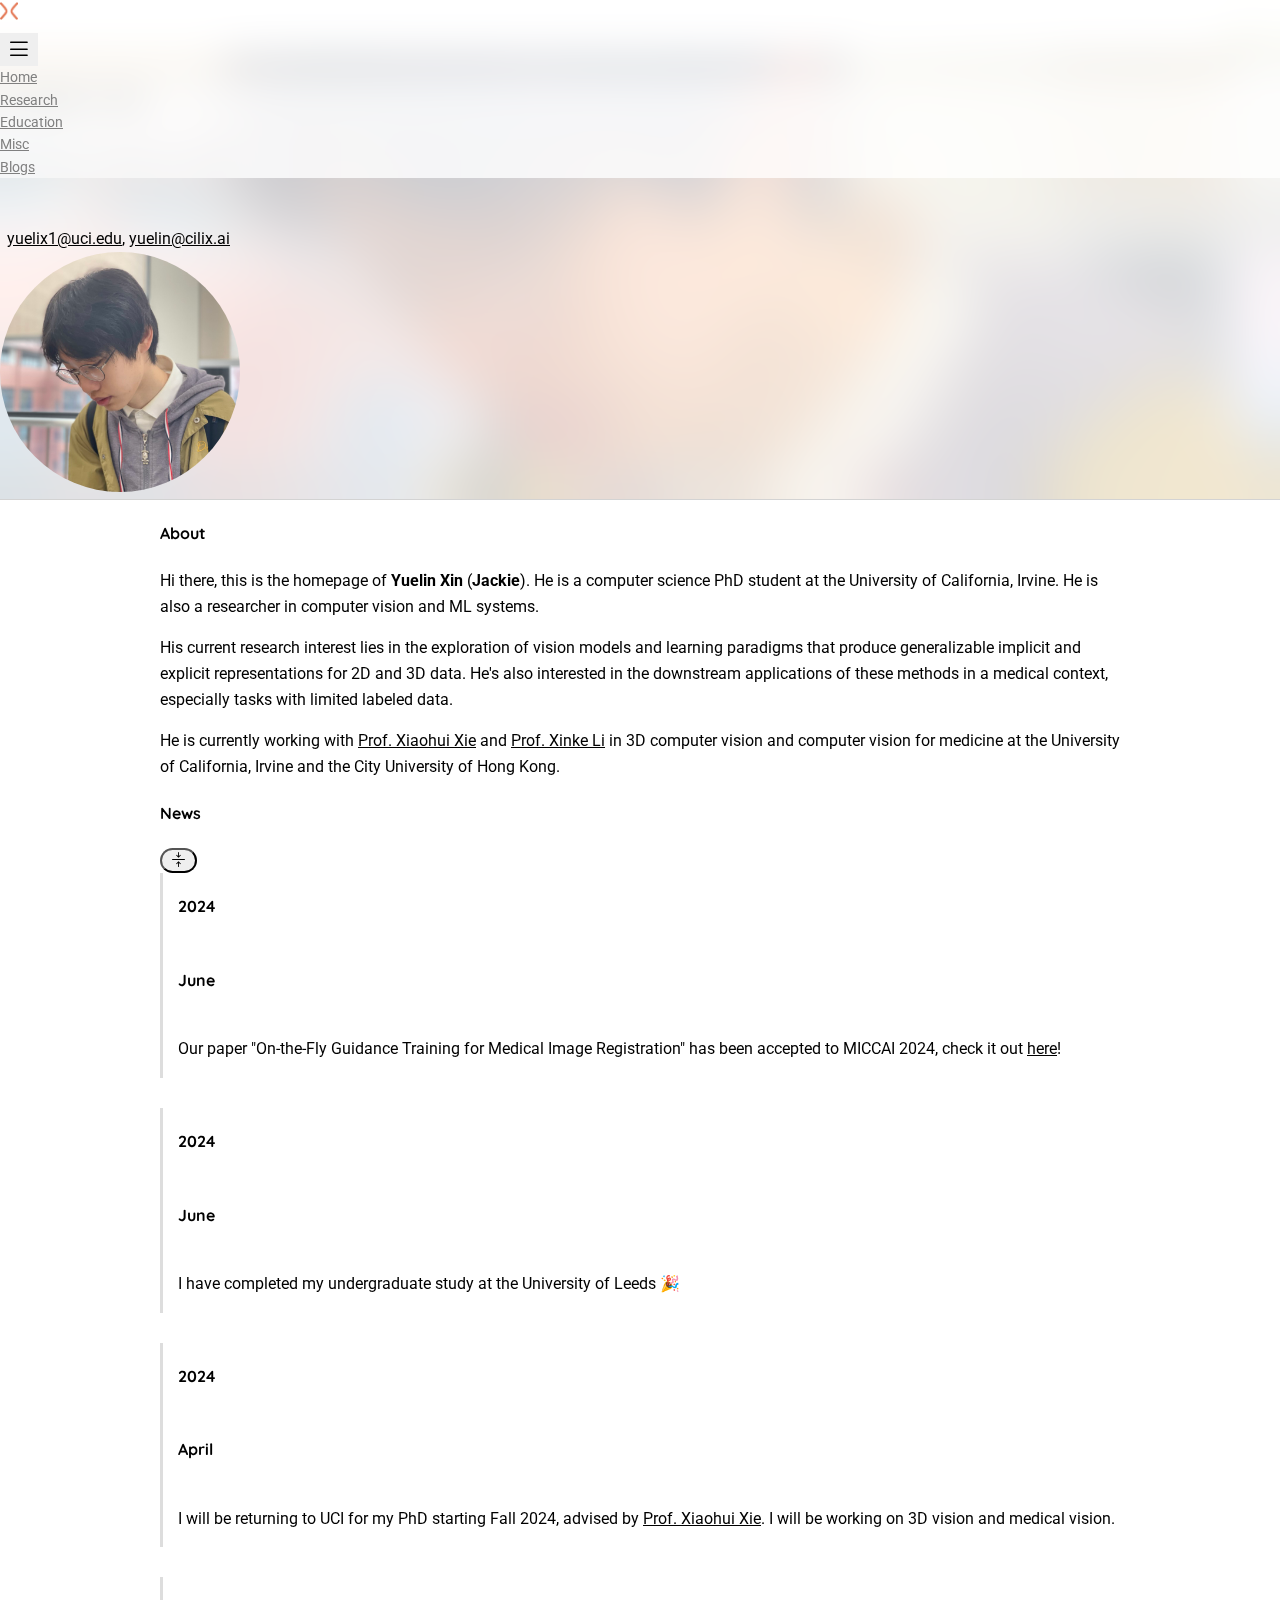
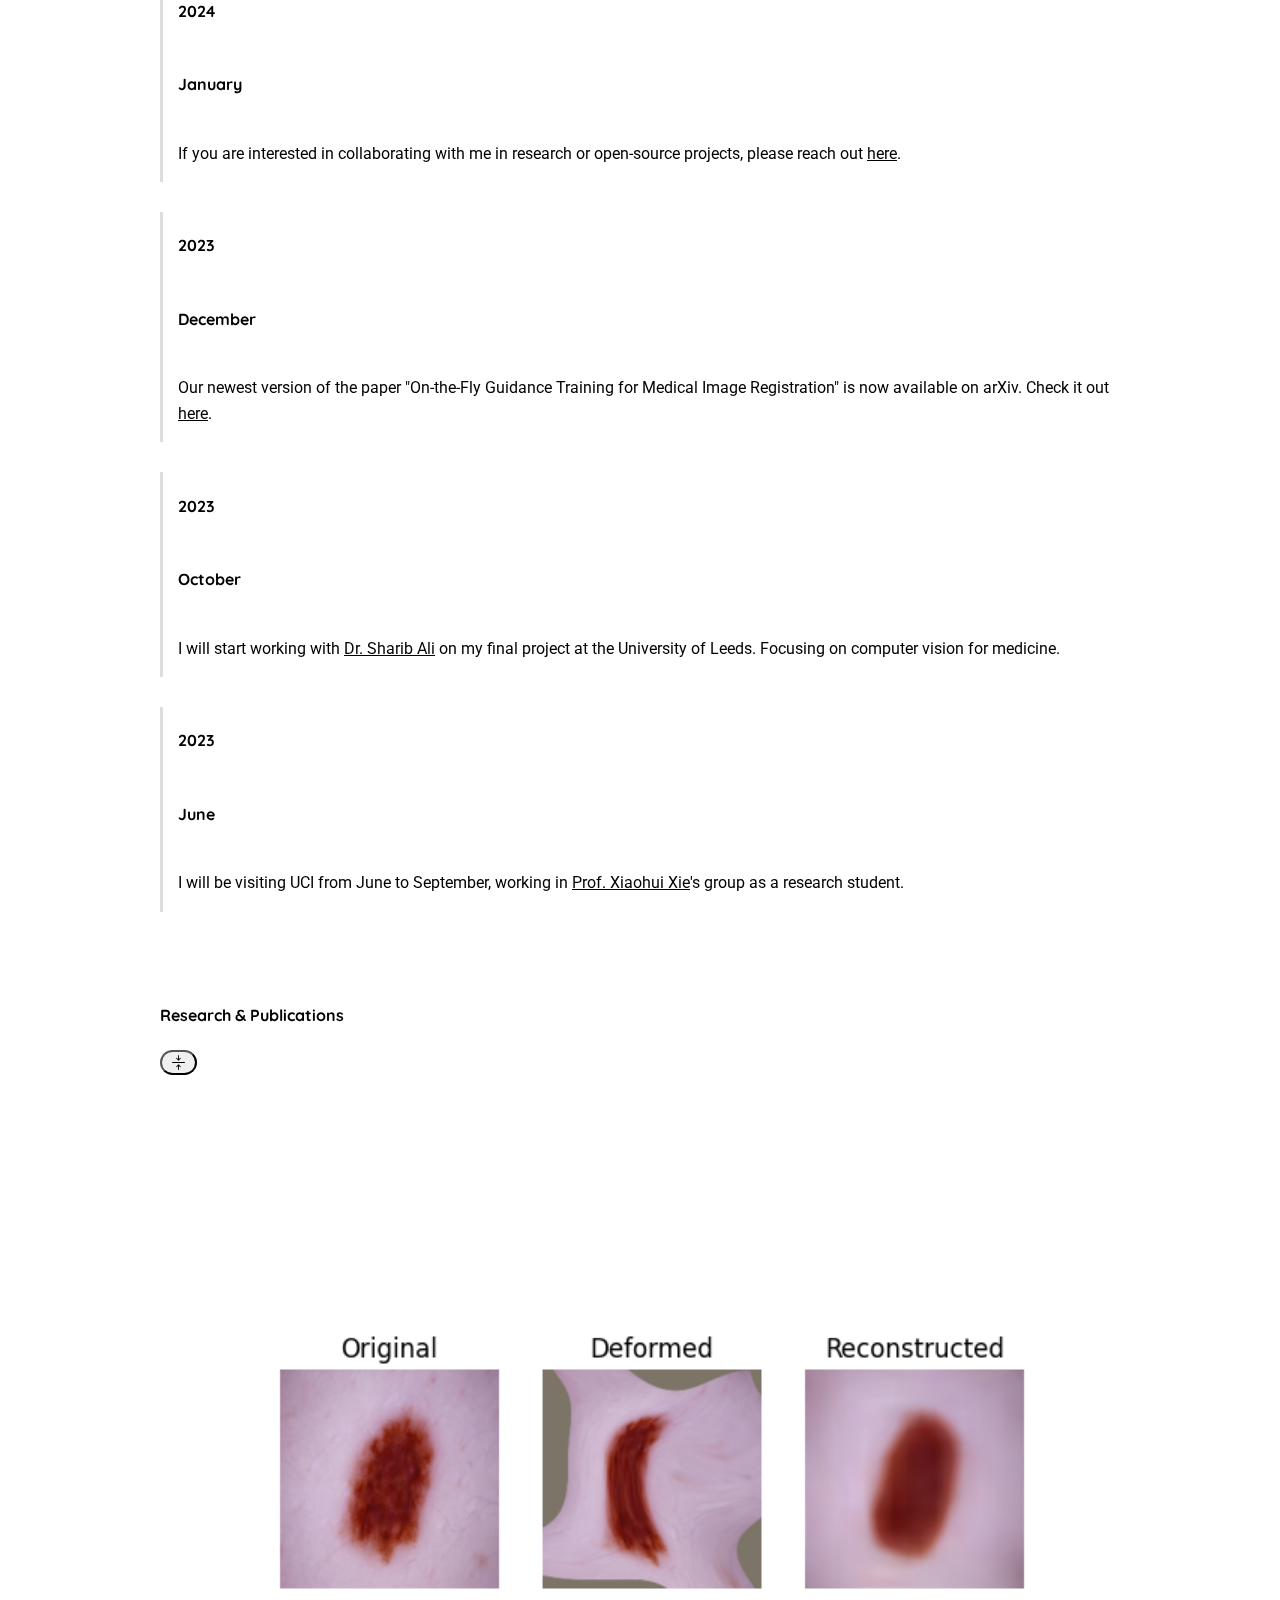
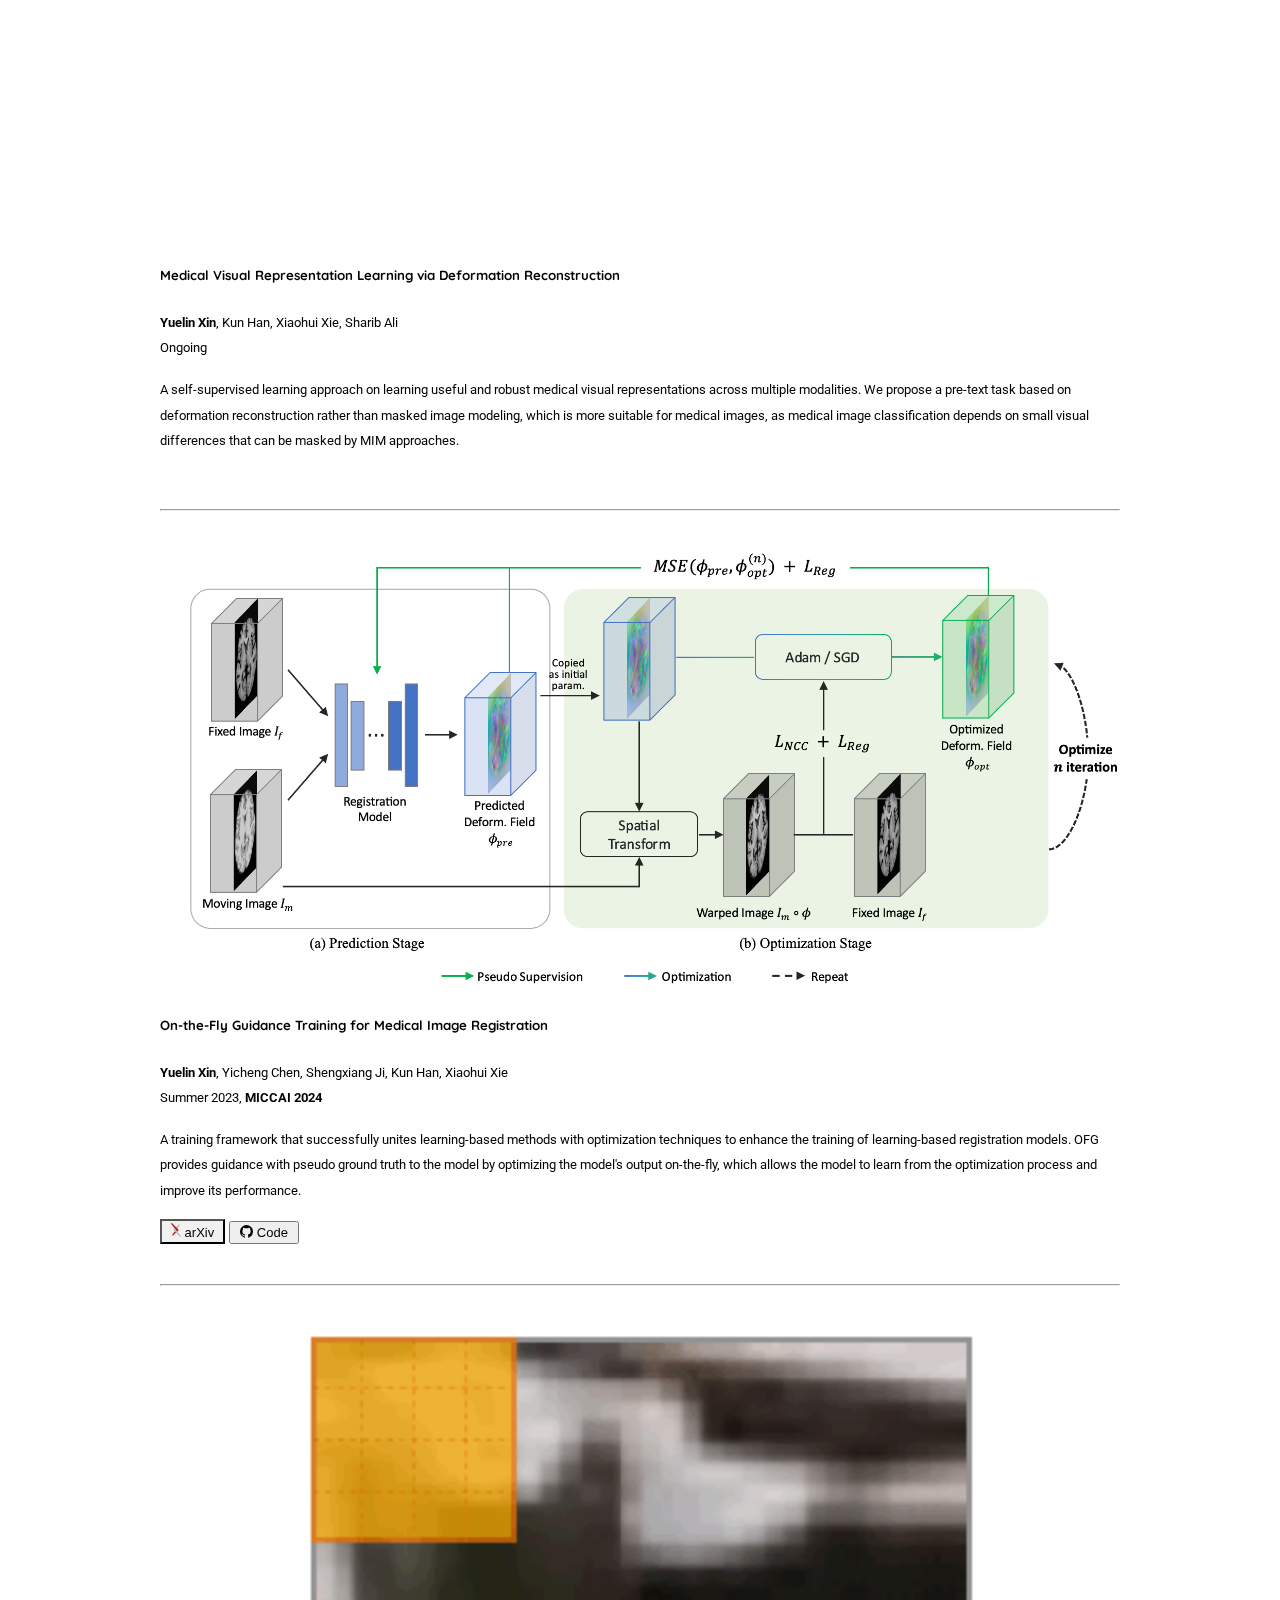
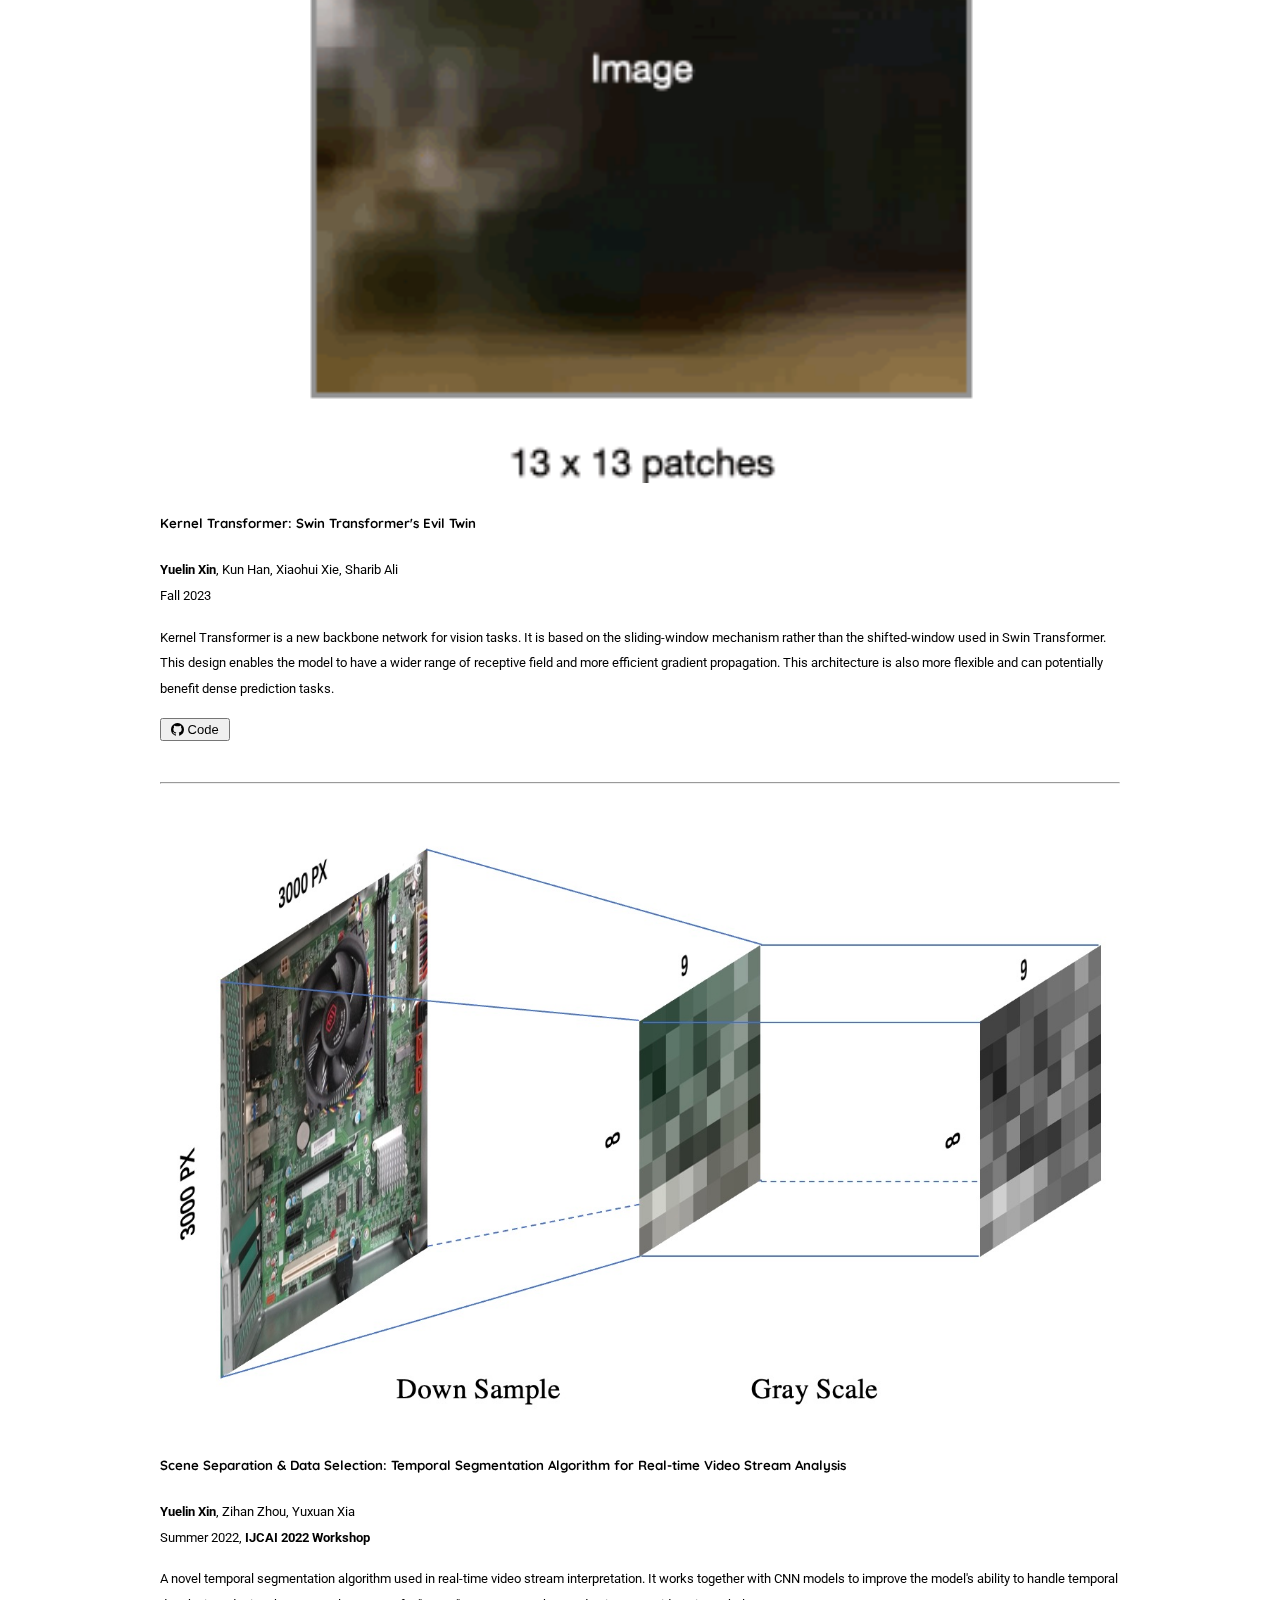
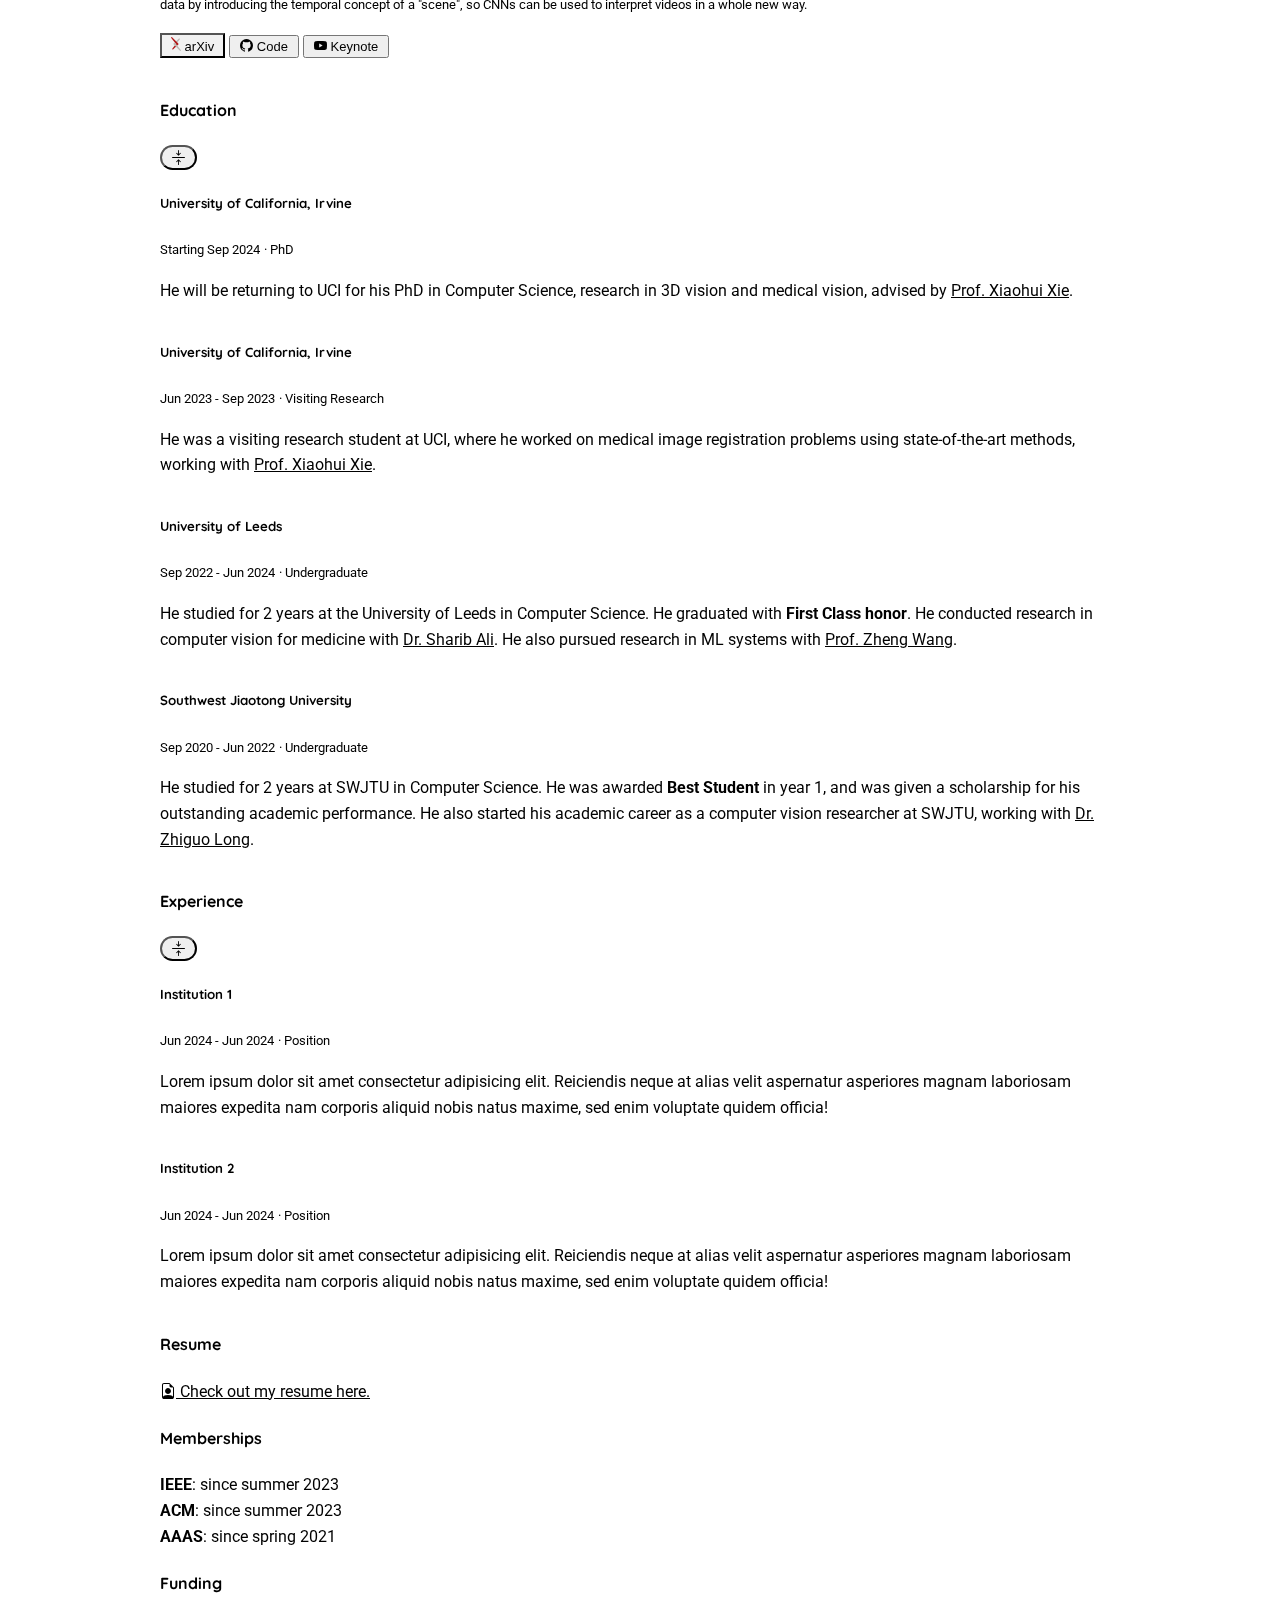
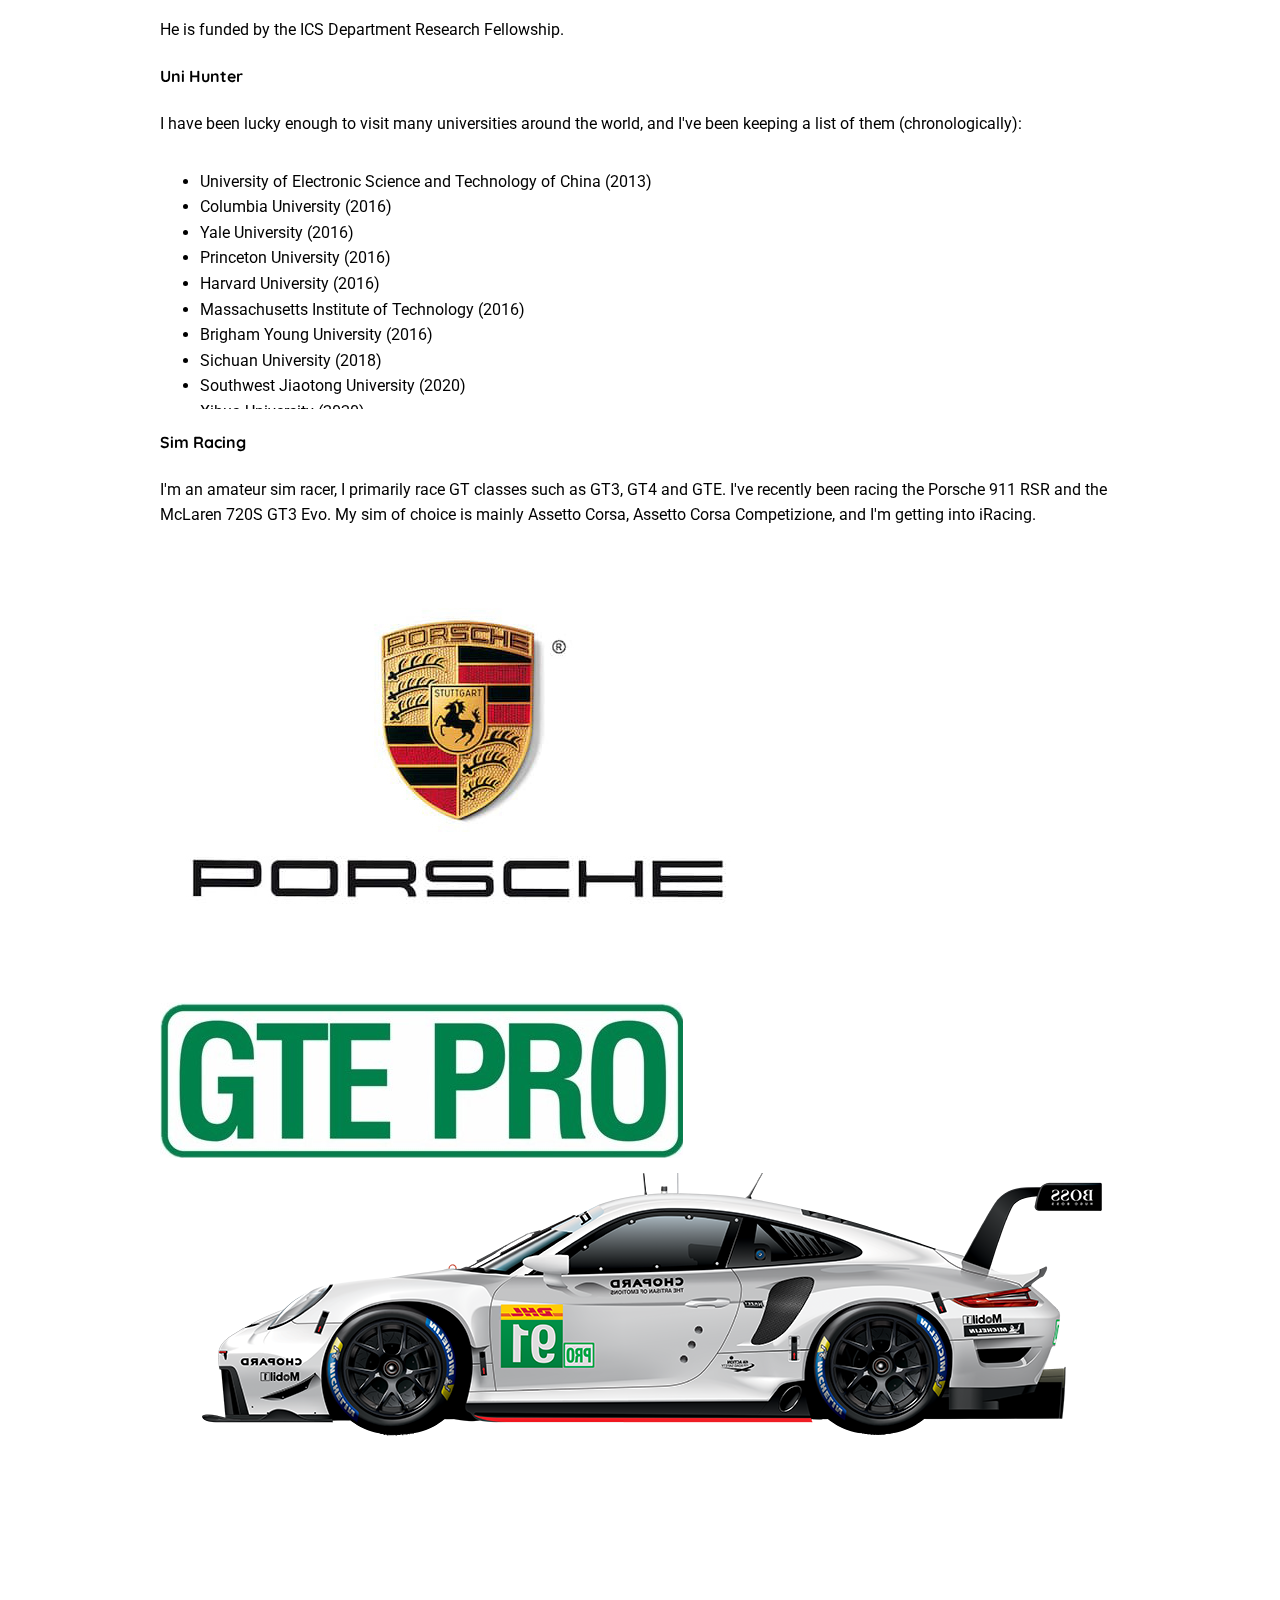
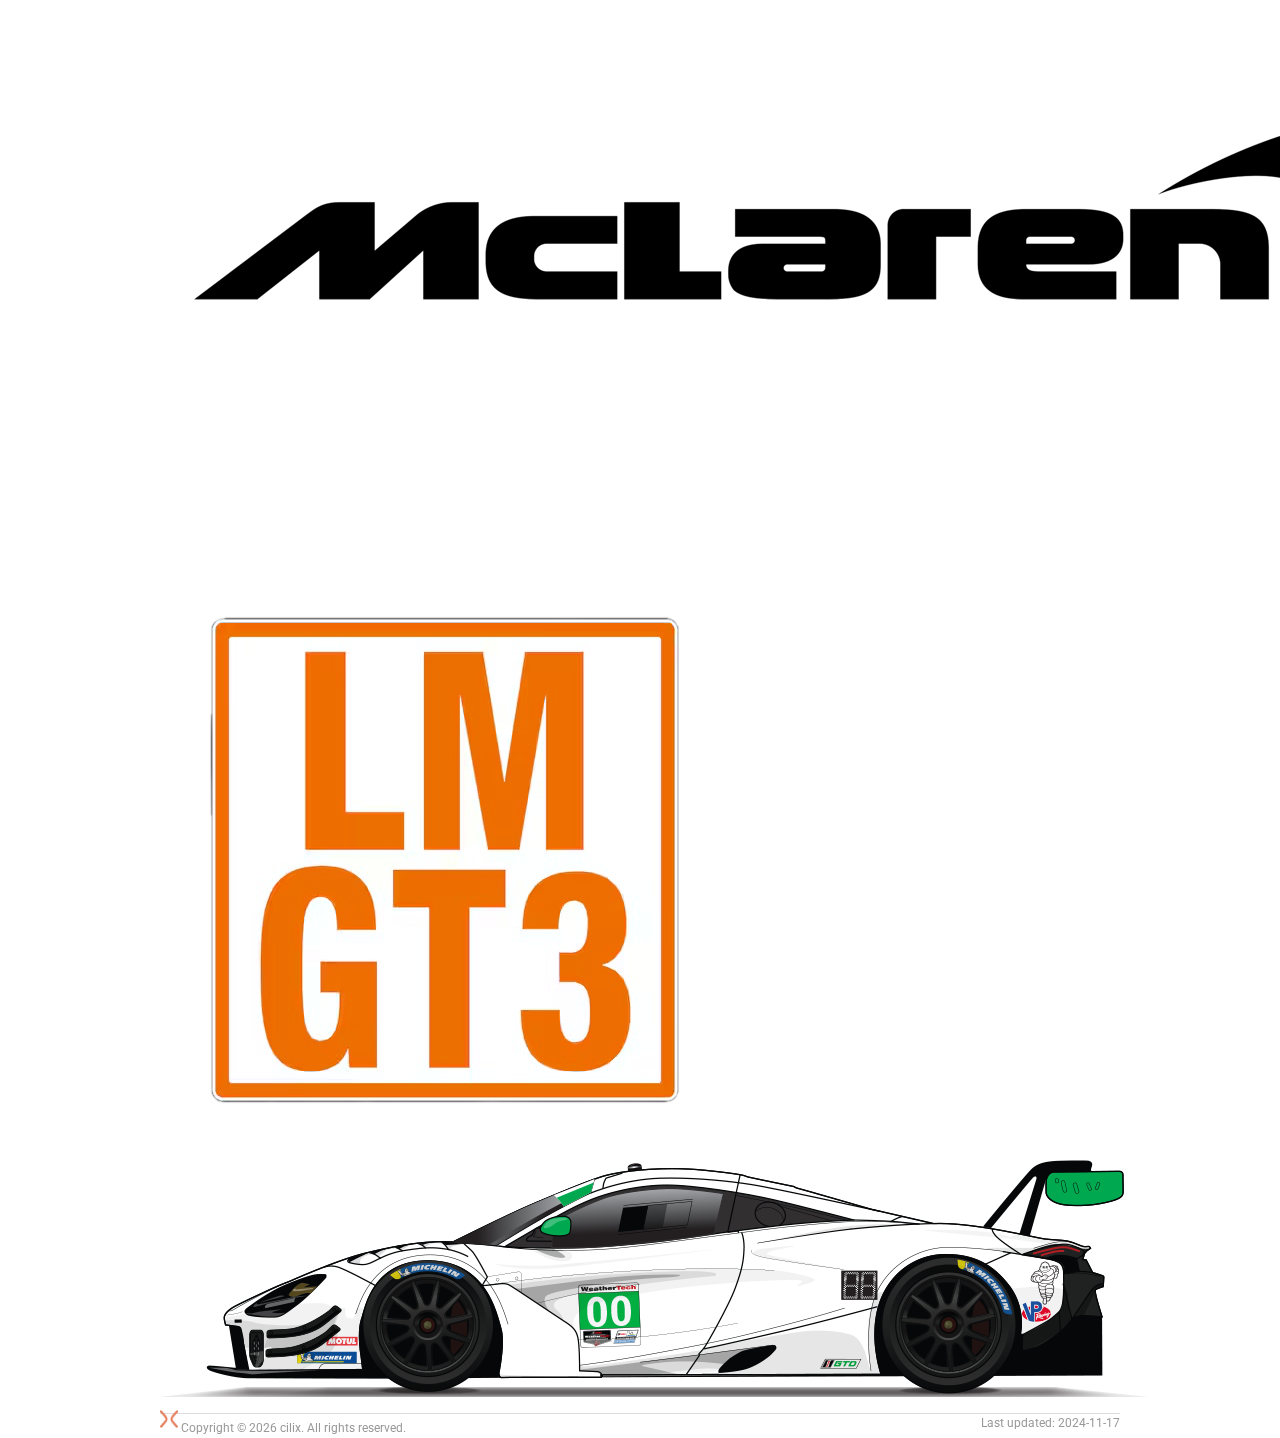
==== index.html @ de889252 "update profile pic" ====
<!DOCTYPE html>
<html lang="en">
<head>
    <meta charset="UTF-8">
    <meta name="viewport" content="width=device-width, initial-scale=1.0">
    <meta http-equiv="X-UA-Compatible" content="ie=edge">
    <link href="https://cdn.jsdelivr.net/npm/bootstrap@5.3.2/dist/css/bootstrap.min.css" rel="stylesheet"
        integrity="sha384-T3c6CoIi6uLrA9TneNEoa7RxnatzjcDSCmG1MXxSR1GAsXEV/Dwwykc2MPK8M2HN" crossorigin="anonymous">
    <link rel="stylesheet" href="https://use.fontawesome.com/releases/v5.15.4/css/all.css" 
        integrity="sha384-DyZ88mC6Up2uqS4h/KRgHuoeGwBcD4Ng9SiP4dIRy0EXTlnuz47vAwmeGwVChigm" 
        crossorigin="anonymous"/>
    <link rel="stylesheet" href="style.css">
    <link rel="icon" href="images/weblogo.png">
    <script src="https://cdn.jsdelivr.net/npm/bootstrap@5.3.2/dist/js/bootstrap.bundle.min.js" 
        integrity="sha384-C6RzsynM9kWDrMNeT87bh95OGNyZPhcTNXj1NW7RuBCsyN/o0jlpcV8Qyq46cDfL" crossorigin="anonymous"></script>
    <title>Yuelin Xin</title>
</head>
<body>
    <div class="navbar navbar-expand-lg bg-body-tertiary p-0">
        <a class="navbar-brand mx-3 p-2" href="#" style="font-size: 1.3rem; font-family: 'Quicksand'; margin-bottom: 3px;">
            <div>
                <img src="images/x3.png" alt="Coming Soon!" class="logo" style="margin-top: 5px;" />
            </div>
        </a>
        <!-- <a class="navbar-brand mx-3 p-2" href="#" style="font-size: 1.3rem; font-family: 'Quicksand'; margin-bottom: 3px">
            <div style="margin-left: 10px;">cilix</div>
        </a> -->
        <div>
            <button class="navbar-toggler" id="menu-button" type="button" onclick="toggleMenu()" style="font-size: 26px;">
                <i class="bi bi-list"></i>
            </button>
        </div>
        <div id="navbarMenu" class="mobile-hide">
            <div class="nav navbar-nav" onclick="toggleMenu()">
                <a href="#home" class="nav-link mx-3 nav-item-custom active" data-bs-toggle="tab" aria-controls="home" aria-selected="true" onclick="openInfoBanner()">
                    <span>Home</span>
                    <i class="bi bi-arrow-right hide"></i>
                </a>
                <a href="#research" class="nav-link mx-3 nav-item-custom" data-bs-toggle="tab" aria-controls="research" aria-selected="false" onclick="toggleInfoBanner()">
                    <span>Research</span>
                    <i class="bi bi-arrow-right hide"></i>
                </a>
                <a href="#education" class="nav-link mx-3 nav-item-custom" data-bs-toggle="tab" aria-controls="education" aria-selected="false" onclick="toggleInfoBanner()">
                    <span>Education</span>
                    <i class="bi bi-arrow-right hide"></i>
                </a>
                <!-- <a href="#experience" class="nav-link mx-3 nav-item-custom" data-bs-toggle="tab" aria-controls="experience" aria-selected="false" onclick="toggleInfoBanner()">
                    <span>Experience</span>
                    <i class="bi bi-arrow-right hide"></i>
                </a> -->
                <a href='#misc' class="nav-link mx-3 nav-item-custom" data-bs-toggle="tab" aria-controls="misc" aria-selected="false" onclick="toggleInfoBanner()">
                    <span>Misc</span>
                    <i class="bi bi-arrow-right hide"></i>
                </a>
                <a href="blog.html" class="nav-link mx-3 nav-item-custom" target="_blank">
                    <span>Blogs</span>
                    <i class="bi bi-link-45deg hide"></i>
                </a>
            </div>
        </div>
    </div>
    <div class="m-0" id="main">
        <div class="info-banner" id="info-banner" style="background-image: url('images/profile-pic.png');">
            <div class="background-filter">
                <div class="wrapper d-flex justify-content-between m-auto px-4 py-5 align-items-center">
                    <div class="first">
                        <h1>Yuelin Xin</h1>
                        <h4>University of California, Irvine</h4>
                        <div class="mt-5">
                            <a href="https://twitter.com/yuelinxin" target="_blank">
                                <i class="fab fa-twitter profile-info-icon"></i></a>
                            <a href="https://www.linkedin.com/in/yuelin-xin-7a9514253/" target="_blank">
                                <i class="fab fa-linkedin profile-info-icon"></i></a>
                            <a href="https://github.com/yuelinxin" target="_blank">
                                <i class="fab fa-github profile-info-icon"></i></a>
                            <a href="https://orcid.org/0000-0002-9732-2414" target="_blank">
                                <i class="fab fa-orcid profile-info-icon"></i></a>
                            <a href="https://scholar.google.com/citations?user=JTa0ZXYAAAAJ&hl=en" target="_blank">
                                <i class="fas fa-graduation-cap profile-info-icon"></i></a>
                            <div class="profile-email-area">
                                <i class="fas fa-envelope"></i>
                                <a href="mailto:yuelix1@uci.edu">yuelix1@uci.edu</a>, 
                                <a href="mailto:yuelin@cilix.ai">yuelin@cilix.ai</a>
                            </div>
                        </div>
                    </div>
                    <img src="images/profile-pic.png" alt="Yuelin Xin" id="avatar" class="second">
                </div>
            </div>
        </div>

        <div class="row m-0 mt-4 p-0 wrapper" style="flex-grow: 1;">
            <div class="col-md-12 col-lg-12 p-4 tab-content">

                <div class="tab-pane fade show active" id="home">
                    <div class="mb-5">
                        <div class="d-flex align-items-center justify-content-between mb-3">
                            <h4 class="m-0">About</h4>
                            <button class="btn btn-light btn-collapse hide" type="button" data-bs-toggle="collapse" data-bs-target="#collapseInt" aria-expanded="false" aria-controls="collapseInt">
                                <i class="bi bi-arrows-collapse"></i>
                            </button>
                        </div>
                        <div class="collapse show" id="collapseInt">
                            <p>
                                Hi there, this is the homepage of <b>Yuelin Xin</b> (<b>Jackie</b>). 
                                He is a computer science PhD student at the University of California, Irvine.
                                He is also a researcher in computer vision and ML systems.
                            </p>
                            <p>
                                His current research interest lies in the exploration of vision models and learning paradigms 
                                that produce generalizable implicit and explicit representations for 2D and 3D data. He's also interested 
                                in the downstream applications of these methods in a medical context, especially tasks with limited 
                                labeled data.
                            </p>
                            <p>
                                He is currently working with <a href="https://www.ics.uci.edu/~xhx/" target="_blank">Prof. Xiaohui Xie</a> 
                                and <a href="https://shinke-li.github.io/">Prof. Xinke Li</a> in 3D computer vision and computer vision for medicine at 
                                the University of California, Irvine and the City University of Hong Kong.
                            </p>
                        </div>
                    </div>

                    <div class="mb-5" style="padding-bottom: 40px">
                        <div class="d-flex align-items-center justify-content-between mb-3">
                            <h4 class="m-0">News</h4>
                            <button class="btn btn-light btn-collapse" type="button" data-bs-toggle="collapse" data-bs-target="#collapseNews" aria-expanded="false" aria-controls="collapseNews">
                                <i class="bi bi-arrows-collapse"></i>
                            </button>
                        </div>
                        <div class="collapse show" id="collapseNews">
                            <div class="news-card">
                                <div class="row g-0">
                                    <div class="col-md-2 news-date">
                                        <h4 class="mb-0">2024</h4>
                                        <h5 class="mb-0 news-date-month">June</h5>
                                    </div>
                                    <div class="col-md-10">
                                        <p class="mb-0 text-body-secondary">
                                            Our paper "On-the-Fly Guidance Training for Medical Image Registration" has been accepted to MICCAI 2024, 
                                            check it out <a href="https://arxiv.org/abs/2308.15216" target="_blank">here</a>!
                                        </p>
                                    </div>
                                </div>
                            </div>
                            <div class="news-card">
                                <div class="row g-0">
                                    <div class="col-md-2 news-date">
                                        <h4 class="mb-0">2024</h4>
                                        <h5 class="mb-0 news-date-month">June</h5>
                                    </div>
                                    <div class="col-md-10">
                                        <p class="mb-0 text-body-secondary">
                                            I have completed my undergraduate study at the University of Leeds 🎉 
                                        </p>
                                    </div>
                                </div>
                            </div>
                            <div class="news-card">
                                <div class="row g-0">
                                    <div class="col-md-2 news-date">
                                        <h4 class="mb-0">2024</h4>
                                        <h5 class="mb-0 news-date-month">April</h5>
                                    </div>
                                    <div class="col-md-10">
                                        <p class="mb-0 text-body-secondary">
                                            I will be returning to UCI for my PhD starting Fall 2024, advised by <a href="https://www.ics.uci.edu/~xhx/" target="_blank">Prof. Xiaohui Xie</a>. 
                                            I will be working on 3D vision and medical vision.
                                        </p>
                                    </div>
                                </div>
                            </div>
                            <div class="news-card">
                                <div class="row g-0">
                                    <div class="col-md-2 news-date">
                                        <h4 class="mb-0">2024</h4>
                                        <h5 class="mb-0 news-date-month">January</h5>
                                    </div>
                                    <div class="col-md-10">
                                        <p class="mb-0 text-body-secondary">
                                            If you are interested in collaborating with me in research or open-source projects, please reach out <a href="mailto:sc20yx2@leeds.ac.uk">here</a>. 
                                        </p>
                                    </div>
                                </div>
                            </div>
                            <div class="news-card">
                                <div class="row g-0">
                                    <div class="col-md-2 news-date">
                                        <h4 class="mb-0">2023</h4>
                                        <h5 class="mb-0 news-date-month">December</h5>
                                    </div>
                                    <div class="col-md-10">
                                        <p class="mb-0 text-body-secondary">
                                            Our newest version of the paper "On-the-Fly Guidance Training for Medical Image Registration" is now available on arXiv. 
                                            Check it out <a href="https://arxiv.org/abs/2308.15216" target="_blank">here</a>.
                                        </p>
                                    </div>
                                </div>
                            </div>
                            <div class="news-card">
                                <div class="row g-0">
                                    <div class="col-md-2 news-date">
                                        <h4 class="mb-0">2023</h4>
                                        <h5 class="mb-0 news-date-month">October</h5>
                                    </div>
                                    <div class="col-md-10">
                                        <p class="mb-0 text-body-secondary">
                                            I will start working with <a href="https://eps.leeds.ac.uk/computing/staff/11465/dr-sharib-ali" target="_blank">Dr. Sharib Ali</a> on my final project at the University of Leeds.
                                            Focusing on computer vision for medicine.
                                        </p>
                                    </div>
                                </div>
                            </div>
                            <div class="news-card">
                                <div class="row g-0">
                                    <div class="col-md-2 news-date">
                                        <h4 class="mb-0">2023</h4>
                                        <h5 class="mb-0 news-date-month">June</h5>
                                    </div>
                                    <div class="col-md-10">
                                        <p class="mb-0 text-body-secondary">
                                            I will be visiting UCI from June to September, working in <a href="https://www.ics.uci.edu/~xhx/" target="_blank">Prof. Xiaohui Xie</a>'s group as a research student.
                                        </p>
                                    </div>
                                </div>
                            </div>
                        </div>
                    </div>
                </div>

                <div class="tab-pane fade" id="research">
                    <div class="mb-5">
                        <div class="d-flex align-items-center justify-content-between mb-3">
                            <h4 class="m-0">Research & Publications</h4>
                            <button class="btn btn-light btn-collapse" type="button" data-bs-toggle="collapse" data-bs-target="#collapseRes" aria-expanded="false" aria-controls="collapseRes">
                                <i class="bi bi-arrows-collapse"></i>
                            </button>
                        </div>
                        <div class="collapse show" id="collapseRes">
                            <div class="card research-card">
                                <div class="row g-0">
                                    <div class="col-md-4 d-flex align-items-center">
                                        <img src="images/plt_deform.png" alt="deformation learning">
                                    </div>
                                    <div class="col-md-8">
                                        <div class="card-body">
                                        <h5 class="card-title">
                                            Medical Visual Representation Learning via Deformation Reconstruction
                                        </h5>
                                        <p class="card-text">
                                            <small class="text-body-secondary">
                                                <b>Yuelin Xin</b>, Kun Han, Xiaohui Xie, Sharib Ali 
                                                <br/> Ongoing
                                            </small>
                                        </p>
                                        <p class="card-text">
                                            <small>
                                                A self-supervised learning approach on learning useful and robust medical 
                                                visual representations across multiple modalities. We propose a pre-text task 
                                                based on deformation reconstruction rather than masked image modeling, which 
                                                is more suitable for medical images, as medical image classification depends 
                                                on small visual differences that can be masked by MIM approaches.
                                            </small>
                                        </p>
                                        </div>
                                    </div>
                                </div>
                            </div>

                            <hr/>

                            <div class="card research-card">
                                <div class="row g-0">
                                    <div class="col-md-4 d-flex align-items-center">
                                        <img src="images/ofg.png" alt="the ofg framework">
                                    </div>
                                    <div class="col-md-8">
                                        <div class="card-body">
                                        <h5 class="card-title">
                                            On-the-Fly Guidance Training for Medical Image Registration 
                                        </h5>
                                        <p class="card-text">
                                            <small class="text-body-secondary">
                                                <b>Yuelin Xin</b>, Yicheng Chen, Shengxiang Ji, Kun Han, Xiaohui Xie 
                                                <br/> Summer 2023, <b>MICCAI 2024</b>
                                            </small>
                                        </p>
                                        <p class="card-text">
                                            <small>
                                                A training framework that successfully unites learning-based methods with optimization techniques to enhance
                                                the training of learning-based registration models. OFG provides guidance with pseudo ground truth to the 
                                                model by optimizing the model's output on-the-fly, which allows the model to learn from the optimization 
                                                process and improve its performance.
                                            </small>
                                        </p>
                                        <a href="https://arxiv.org/abs/2308.15216" target="_blank">
                                            <button class="btn btn-arxiv btn-research"><img src="images/icons/arxiv-logomark-small.svg"> arXiv</button></a>
                                        <a href="https://github.com/miraclefactory/on-the-fly-guidance" target="_blank">
                                            <button class="btn btn-dark btn-research"><i class="bi bi-github"></i> Code</button></a>
                                        </div>
                                    </div>
                                </div>
                            </div>

                            <hr/>

                            <div class="card research-card">
                                <div class="row g-0">
                                    <div class="col-md-4 d-flex align-items-center">
                                        <img src="images/kernel-trans.gif" alt="...">
                                    </div>
                                    <div class="col-md-8">
                                        <div class="card-body">
                                        <h5 class="card-title">
                                            Kernel Transformer: Swin Transformer's Evil Twin
                                        </h5>
                                        <p class="card-text">
                                            <small class="text-body-secondary">
                                                <b>Yuelin Xin</b>, Kun Han, Xiaohui Xie, Sharib Ali
                                                <br/>Fall 2023
                                            </small>
                                        </p>
                                        <p class="card-text">
                                            <small>
                                                Kernel Transformer is a new backbone network for vision tasks. It is based on
                                                the sliding-window mechanism rather than the shifted-window used in Swin Transformer. 
                                                This design enables the model to have a wider range of receptive field and more efficient 
                                                gradient propagation. This architecture is also more flexible and can potentially benefit 
                                                dense prediction tasks.
                                            </small>
                                        </p>
                                        <a href="https://github.com/miraclefactory/kernel-transformer" target="_blank">
                                            <button class="btn btn-dark btn-research"><i class="bi bi-github"></i> Code</button></a>
                                        </div>
                                    </div>
                                </div>
                            </div>

                            <hr/>

                            <div class="card research-card">
                                <div class="row g-0">
                                    <div class="col-md-4 d-flex align-items-center">
                                        <img src="images/2sds.jpg" alt="...">
                                    </div>
                                    <div class="col-md-8">
                                        <div class="card-body">
                                        <h5 class="card-title">
                                            Scene Separation & Data Selection: Temporal Segmentation Algorithm for Real-time Video Stream Analysis
                                        </h5>
                                        <p class="card-text">
                                            <small class="text-body-secondary">
                                                <b>Yuelin Xin</b>, Zihan Zhou, Yuxuan Xia
                                                <br/>Summer 2022, <b>IJCAI 2022 Workshop</b>
                                            </small>
                                        </p>
                                        <p class="card-text">
                                            <small>
                                                A novel temporal segmentation algorithm used in real-time video stream 
                                                interpretation. It works together with CNN models to improve the model's 
                                                ability to handle temporal data by introducing the temporal concept of a 
                                                "scene", so CNNs can be used to interpret videos in a whole new way.
                                            </small>
                                        </p>
                                        <a href="https://arxiv.org/abs/2308.00210" target="_blank">
                                            <button class="btn btn-arxiv btn-research"><img src="images/icons/arxiv-logomark-small.svg"> arXiv</button></a>
                                        <a href="https://github.com/miraclefactory/2sds" target="_blank">
                                            <button class="btn btn-dark btn-research"><i class="bi bi-github"></i> Code</button></a>
                                        <a href="https://youtu.be/jerIZczBCow" target="_blank">
                                            <button class="btn btn-danger btn-research"><i class="bi bi-youtube"></i> Keynote</button></a>
                                        </div>
                                    </div>
                                </div>
                            </div>

                        </div>
                    </div>
                </div>

                <div class="tab-pane fade" id="education">
                    <div class="mb-5">
                        <div class="d-flex align-items-center justify-content-between mb-3">
                            <h4 class="m-0">Education</h4>
                            <button class="btn btn-light btn-collapse" type="button" data-bs-toggle="collapse" data-bs-target="#collapseEdu" aria-expanded="false" aria-controls="collapseEdu">
                                <i class="bi bi-arrows-collapse"></i>
                            </button>
                        </div>
                        <div class="collapse show" id="collapseEdu">
                            <div class="card mb-3">
                                <div class="card-body">
                                <h5 class="card-title">University of California, Irvine</h5>
                                <p class="card-text">
                                    <small class="text-body-secondary">Starting Sep 2024</small>
                                    <small class="text-body-secondary"> · PhD</small>
                                </p>
                                <p class="card-text">
                                    He will be returning to UCI for his PhD in Computer Science, research in 3D vision and medical vision, 
                                    advised by <a href="https://www.ics.uci.edu/~xhx/" target="_blank">Prof. Xiaohui Xie</a>.
                                </p>
                                <img src="images/uci.png" alt="uci" class="school-logo">
                                </div>
                            </div>
                            <div class="card mb-3">
                                <div class="card-body">
                                <h5 class="card-title">University of California, Irvine</h5>
                                <p class="card-text">
                                    <small class="text-body-secondary">Jun 2023 - Sep 2023</small>
                                    <small class="text-body-secondary"> · Visiting Research</small>
                                </p>
                                <p class="card-text">
                                    He was a visiting research student at UCI, where he worked on medical 
                                    image registration problems using state-of-the-art methods, working with 
                                    <a href="https://www.ics.uci.edu/~xhx/" target="_blank">Prof. Xiaohui Xie</a>.
                                </p>
                                <img src="images/uci.png" alt="uci" class="school-logo">
                                </div>
                            </div>
                            <div class="card mb-3">
                                <div class="card-body">
                                <h5 class="card-title">University of Leeds</h5>
                                <p class="card-text">
                                    <small class="text-body-secondary">Sep 2022 - Jun 2024</small>
                                    <small class="text-body-secondary"> · Undergraduate</small>
                                </p>
                                <p class="card-text">
                                    He studied for 2 years at the University of Leeds in Computer Science.
                                    He graduated with <b>First Class honor</b>. He conducted research in 
                                    computer vision for medicine with <a href="https://eps.leeds.ac.uk/computing/staff/11465/dr-sharib-ali" target="_blank">Dr. Sharib Ali</a>. 
                                    He also pursued research in ML systems with <a href="https://zwang4.github.io/" target="_blank">Prof. Zheng Wang</a>.
                                </p>
                                <img src="images/leeds-logo.png" alt="leeds" class="school-logo">
                                </div>
                            </div>
                            <div class="card mb-3">
                                <div class="card-body">
                                <h5 class="card-title">Southwest Jiaotong University</h5>
                                <p class="card-text">
                                    <small class="text-body-secondary">Sep 2020 - Jun 2022</small>
                                    <small class="text-body-secondary"> · Undergraduate</small>
                                </p>
                                <p class="card-text">
                                    He studied for 2 years at SWJTU in Computer Science. 
                                    He was awarded <b>Best Student</b> in year 1, and was given a 
                                    scholarship for his outstanding academic performance. He also started 
                                    his academic career as a computer vision researcher at SWJTU, working with 
                                    <a href="https://zhiguolong.github.io/" target="_blank">
                                    Dr. Zhiguo Long</a>.
                                </p>
                                <img src="images/swjtu.jpg" alt="swjtu" class="school-logo">
                                </div>
                            </div>
                        </div>
                    </div>
                </div>

                <div class="tab-pane fade" id="experience">
                    <div class="mb-5">
                        <div class="d-flex align-items-center justify-content-between mb-3">
                            <h4 class="m-0">Experience</h4>
                            <button class="btn btn-light btn-collapse" type="button" data-bs-toggle="collapse" data-bs-target="#collapseExp" aria-expanded="false" aria-controls="collapseExp">
                                <i class="bi bi-arrows-collapse"></i>
                            </button>
                        </div>
                        <div class="collapse show" id="collapseExp">
                            <div class="card mb-3">
                                <div class="card-body">
                                    <h5 class="card-title">Institution 1</h5>
                                    <p class="card-text">
                                        <small class="text-body-secondary">Jun 2024 - Jun 2024</small>
                                        <small class="text-body-secondary"> · Position</small>
                                    </p>
                                    <p class="card-text">
                                        Lorem ipsum dolor sit amet consectetur adipisicing elit. Reiciendis neque at alias velit aspernatur asperiores magnam laboriosam maiores expedita nam corporis aliquid nobis natus maxime, sed enim voluptate quidem officia!
                                    </p>
                                    <img src="images/caltech.jpeg" alt="institution-1" class="school-logo">
                                </div>
                            </div>
                            <div class="card mb-3">
                                <div class="card-body">
                                    <h5 class="card-title">Institution 2</h5>
                                    <p class="card-text">
                                        <small class="text-body-secondary">Jun 2024 - Jun 2024</small>
                                        <small class="text-body-secondary"> · Position</small>
                                    </p>
                                    <p class="card-text">
                                        Lorem ipsum dolor sit amet consectetur adipisicing elit. Reiciendis neque at alias velit aspernatur asperiores magnam laboriosam maiores expedita nam corporis aliquid nobis natus maxime, sed enim voluptate quidem officia!
                                    </p>
                                    <img src="images/caltech.jpeg" alt="institution-2" class="school-logo">
                                </div>
                            </div>
                        </div>
                    </div>
                </div>

                <div class="tab-pane fade" id="misc">

                    <div class="mb-5" id="resume">
                        <div class="d-flex align-items-center justify-content-between mb-3">
                            <h4 class="m-0">Resume</h4>
                        </div>
                        <p><a href="files/resume.pdf" target="_blank">
                            <i class="bi bi-file-earmark-person"></i> Check out my resume here.</a>
                        </p>
                    </div>

                    <div class="mb-5" id="membership">
                        <div class="d-flex align-items-center justify-content-between mb-3">
                            <h4 class="m-0">Memberships</h4>
                        </div>
                        <p>
                            <b>IEEE</b>: since summer 2023<br/>
                            <b>ACM</b>: since summer 2023<br/>
                            <b>AAAS</b>: since spring 2021
                        </p>
                    </div>

                    <div class="mb-5" id="funding">
                        <div class="d-flex align-items-center justify-content-between mb-3">
                            <h4 class="m-0">Funding</h4>
                        </div>
                        <p>
                            He is funded by the ICS Department Research Fellowship.
                        </p>
                    </div>

                    <div class="mb-5" id="uni-hunter">
                        <h4>Uni Hunter</h4>
                        <p>
                            I have been lucky enough to visit many universities around the world,  
                            and I've been keeping a list of them (chronologically):
                        </p>
                        <div class="card mb-3">
                            <div style="height: 256px; overflow: scroll;">
                                <ul>
                                    <li>University of Electronic Science and Technology of China (2013)</li>
                                    <li>Columbia University (2016)</li>
                                    <li>Yale University (2016)</li>
                                    <li>Princeton University (2016)</li>
                                    <li>Harvard University (2016)</li>
                                    <li>Massachusetts Institute of Technology (2016)</li>
                                    <li>Brigham Young University (2016)</li>
                                    <li>Sichuan University (2018)</li>
                                    <li>Southwest Jiaotong University (2020)</li>
                                    <li>Xihua University (2020)</li>
                                    <li>University of Leeds (2022)</li>
                                    <li>Leeds Beckett University (2022)</li>
                                    <li>Imperial College London (2023)</li>
                                    <li>University College London (2023)</li>
                                    <li>University of California, Irvine (2023)</li>
                                    <li>University of California, Merced (2023)</li>
                                    <li>California Institute of Technology (2023)</li>
                                    <li>University of California, Los Angeles (2023)</li>
                                    <li>University of California, Santa Barbara (2023)</li>
                                    <li>University of California, Santa Cruz (2023)</li>
                                    <li>Stanford University (2023)</li>
                                    <li>University of California, Berkeley (2023)</li>
                                    <li>University of Oxford (2024)</li>
                                    <li>University of Cambridge (2024)</li>
                                    <li>City University of Hong Kong (2024)</li>
                                    <li>Hong Kong University (2024)</li>
                                    <li>University of California, San Diego (2024)</li>
                                </ul>
                            </div>
                        </div>
                    </div>

                    <div class="mb-5" id="sim-racing">
                        <h4>Sim Racing</h4>
                        <p>
                            I'm an amateur sim racer, I primarily race GT classes such as GT3, GT4 and GTE. 
                            I've recently been racing the Porsche 911 RSR and the McLaren 720S GT3 Evo.
                            My sim of choice is mainly Assetto Corsa, Assetto Corsa Competizione, and I'm getting into iRacing. 
                        </p>
                        <div class="row justify-content-center align-items-center">
                            <div class="col-2 text-center">
                                <img src="images/porsche_logo.jpg" alt="porsche_logo" class="w-75">
                            </div>
                            <div class="col-2 text-center">
                                <img src="images/gte_pro.png" alt="gte_pro" class="w-100">
                            </div>
                            <div class="col-8 text-center">
                                <img src="images/porsche_911_rsr_2019.png" alt="porsche_911_rsr_2019" class="w-100">
                            </div>
                            <div class="col-2 text-center">
                                <img src="images/mclaren_logo.png" alt="mclaren_logo" class="w-75">
                            </div>
                            <div class="col-2 text-center">
                                <img src="images/lm_gt3.png" alt="lm_gt3" class="w-75">
                            </div>
                            <div class="col-8 text-center">
                                <img src="images/mclaren_720s_gt3_evo.png" alt="mclaren_720s_gt3_evo" class="w-100">
                            </div>
                        </div>
                    </div>

                </div>

            </div>
            <div class="footer col-md-12 px-4 py-3">
                <div class="cilix-info">
                    <img src="images/x3.png" alt="Coming Soon!" class="logo mt-1 me-2" />
                    Copyright &copy;
                    <span id="copyright-year"></span>
                    cilix. All rights reserved.
                </div>
                <div class="update">
                    Last updated: 2024-11-17
                </div>
            </div>
        </div>
    </div>
    <script>
        var btnCollapse = document.getElementsByClassName("btn-collapse");
        for (var i = 0; i < btnCollapse.length; i++) {
            btnCollapse[i].addEventListener("click", function() {
                var icon = this.children[0].classList;
                if (icon.contains("bi-arrows-collapse")) {
                    icon.remove("bi-arrows-collapse");
                    icon.add("bi-arrows-expand");
                } else {
                    icon.remove("bi-arrows-expand");
                    icon.add("bi-arrows-collapse");
                }                
            });
        }

        let menuOpen = false;
        function toggleMenu() {
            const navbarMenu = document.getElementById('navbarMenu');
            const menuButton = document.getElementById('menu-button')
            menuOpen = !menuOpen;
            if (menuOpen) {
                navbarMenu.classList.add('mobile-show');
                menuButton.innerHTML = "<i class='bi bi-x-lg'></i>";
            } else {
                navbarMenu.classList.remove('mobile-show');
                menuButton.innerHTML = "<i class='bi bi-list'></i>";
            }
        }

        window.onload = function() {
            var currentYear = new Date().getFullYear();
            var copyrightElement = document.querySelector('#copyright-year');
            copyrightElement.innerHTML = currentYear;
        }

        function openInfoBanner() {
            var infoBanner = document.getElementById('info-banner');
            infoBanner.style.display = 'block';
            infoBanner.style.visibility = 'visible';
        }

        function toggleInfoBanner() {
            var infoBanner = document.getElementById('info-banner');
            infoBanner.style.display = 'none';
            infoBanner.style.visibility = 'hidden';
        }
    </script>
</body>
</html>
---- style.css ----
/* global */
@import url('https://fonts.googleapis.com/css?family=Roboto');
@import url('https://fonts.googleapis.com/css2?family=Ubuntu:wght@500&display=swap');
@import url('https://fonts.googleapis.com/css2?family=Poppins:ital,wght@0,100;0,200;0,300;0,400;0,500;0,600;0,700;0,800;0,900;1,100;1,200;1,300;1,400;1,500;1,600;1,700;1,800;1,900&display=swap');
@import url("https://cdn.jsdelivr.net/npm/bootstrap-icons@1.11.1/font/bootstrap-icons.css");
@import url('https://fonts.googleapis.com/css2?family=Quicksand:wght@300..700&display=swap');

body{
    margin: 0;
    padding: 0;
    transition:
            color 0.5s,
            background-color 0.5s;
    line-height: 1.6;
    font-family:
            Inter,
            -apple-system,
            BlinkMacSystemFont,
            'Segoe UI',
            Roboto,
            Oxygen,
            Ubuntu,
            Cantarell,
            'Fira Sans',
            'Droid Sans',
            'Helvetica Neue',
            sans-serif;
    font-size: 16px;
    text-rendering: optimizeLegibility;
    -webkit-font-smoothing: antialiased;
    -moz-osx-font-smoothing: grayscale;
}

h1, h2, h3, h4, h5 {
    font-family: "Quicksand", sans-serif;
    /*font-family: 'Poppins', 'Roboto', sans-serif;*/
    /* font-family: 'Ubuntu', sans-serif; */
    /* font-family: Helvetica, sans-serif; */
    /* font-weight: 500; */
}

a {
    color: inherit;
    height: fit-content;
}

a:hover {
    color: #999;
}

.wrapper {
    max-width: 960px;
}

/* index.html */

#main{
    display: flex;
    flex-wrap: wrap;
    position: relative;
    background-position: center;
    background-size: cover;
    background-repeat: no-repeat;
    top: 53px;
    justify-content: center;
}

.navbar {
    background-color: rgba(255, 255, 255, 0.8) !important;
    backdrop-filter: saturate(1.8) blur(20px);
    -webkit-backdrop-filter: saturate(1.8) blur(20px);
    width: 100vw;
    justify-content: center;
    font-size: 14px;
    position: fixed;
    color: gray;
    z-index: 100;
    transition: all 0.2s ease-in-out;
}

.navbar-toggler {
    border: none;
}

.navbar-toggler:focus,
.navbar-toggler:active {
    outline: none !important;
    box-shadow: none !important;
}

.logo {
    height: 18px;
    position: relative;
    top: -4px;
}

.mobile-hide {
    transition: all 0.4s ease-in-out;
}

.nav-item-custom {
    display: flex;
    align-items: center;
    justify-content: space-between;
}

.hide {
    display: none;
}

#avatar {
    width: 100%;
    max-width: 240px;
    border-radius: 120px;
    overflow: hidden;
}

.info-banner{
    width: 100vw;
    height: fit-content;
    transition: all 0.4s ease-in-out;
}

#info-banner {
    background-position: center;
    background-size: cover;
    background-repeat: no-repeat;
    overflow: hidden;
    /* border-top: 0.5px solid lightgray; */
    border-bottom: 0.5px solid lightgray;
}

#info-banner .background-filter {
    background-color: rgba(255, 255, 255, 0.75);
    backdrop-filter: saturate(1.8) blur(30px);
    -webkit-backdrop-filter: saturate(1.8) blur(30px);
}

.profile-info-icon{
    font-size: 20px;
    margin-left: 6px;
    margin-right: 6px;
}

.profile-email-area{
    margin-left: 7px;
}

#avatar-block .label-i {
    font-size: inherit;
}

.card img {
    width: 100%;
    /* height: 100%;
    object-fit: cover; */
}

.card {
    /* box-shadow: 0 0 10px rgba(0,0,0,0.1); */
    overflow: hidden;
    background-color: transparent;
}

.research-card{
    border: none;
    margin-top: 40px;
    margin-bottom: 40px;
}

.btn-research {
    font-size: 13px;
    padding-top: 2px;
    padding-bottom: 2px;
    padding-left: 9px;
    padding-right: 9px;
}

.btn-collapse {
    font-size: 15px;
    padding-top: 2px;
    padding-bottom: 2px;
    padding-left: 9px;
    padding-right: 9px;
    border-radius: 20px;
}

.bg-tag {
    border-radius: 20px;
    font-weight: 600;
    color: rgb(13, 110, 253);
    background-color: rgba(13, 110, 253, 0.25) !important;
}

.news-card
{
    overflow: hidden;
    text-align: left;
    border-left: 3px solid #ddd;
    padding-left: 15px;
    margin-bottom: 30px;
}

.school-logo
{
    width: 100px !important; 
    position: absolute !important; 
    top: -20px !important; 
    right: -20px !important; 
    opacity: 0.25;
    z-index: -1;
}

.news-date{
    display: flex;
    flex-direction: column;
    justify-content: center;
}

.footer{
    display: flex;
    justify-content: space-between;
    font-size: 12px;
    color: #999999;
    border-top-style: solid;
    border-width: 1px;
    border-color: #dddddd;
}

.news-date-month{
    font-size: 16px;
}

.btn-arxiv{
    background-color: #f1f1f1;
}

.btn-arxiv:hover{
    background-color: #eaeaea;
}

.btn-arxiv img{
    width: 10px!important;
}


/* blog.html */

#blog-header {
    background-color: rgb(203, 218, 252);
    font-family: 'Poppins', 'Roboto', sans-serif;
    width: 100%;
    height: 250px;
    display: flex;
    justify-content: center;
    align-items: center;
    background-image: url('images/blog-bk.png');
    background-size: cover;
    background-position: center;
    background-repeat: no-repeat;
}

#blog-header h1 {
    font-size: 55px;
    font-weight: 600;
    color: #fff;
}

.nav-underline a
{
    color: #333 !important;
}

.blog-card
{
    overflow: hidden;
    text-align: left;
}

.blog-time
{
    height: 100%;
}

.quote {
    font-family: 'Times New Roman', Times, serif;
    font-style: italic;
    font-weight: lighter;
    color: #333;
}

@media (max-width: 992px) {
    .navbar {
        justify-content: space-between;
    }

    .mobile-hide {
        height: 0;
        z-index: 2;
        overflow: hidden;
        width: 100vw;
        background-color: transparent;
        font-size: 17px;
    }

    .mobile-hide .navbar-nav {
        margin: 25px;
        margin-left: 10px;
        margin-right: 10px;
    }

    .mobile-show {
        height: calc(100vh - 54px);
    }

    .profile-button-active {
        font-size: 25px;
    }

    .nav-item-custom {
        margin-bottom: 10px;
    }

    .hide {
        display: block;
    }

    .info-banner .wrapper {
        flex-direction: column;
        text-align: center;
    }

    .info-banner .first {
        order: 2;
        margin-top: 24px;
    }

    .info-banner .second {
        order: 1;
    }

    .news-date{
        flex-direction: row;
        justify-content: normal;
        margin-bottom: 10px;
    }

    .news-date-month{
        margin-left: 8px;
        margin-top: 2px;
        font-size: 14px;
    }

    .footer{
        flex-direction: column;
        align-items: center;
    }

    .btn-research{
        font-size: 0;
        margin-right: 10px;
        margin-bottom: 10px;
        height: 40px!important;
        border-radius: 20px;
    }

    .btn-research i{
        font-size: 20px;
    }

    .btn-arxiv{
        width: 40px;
        height: 36px;
    }

    .btn-arxiv img{
        width: 13px!important;
    }
}
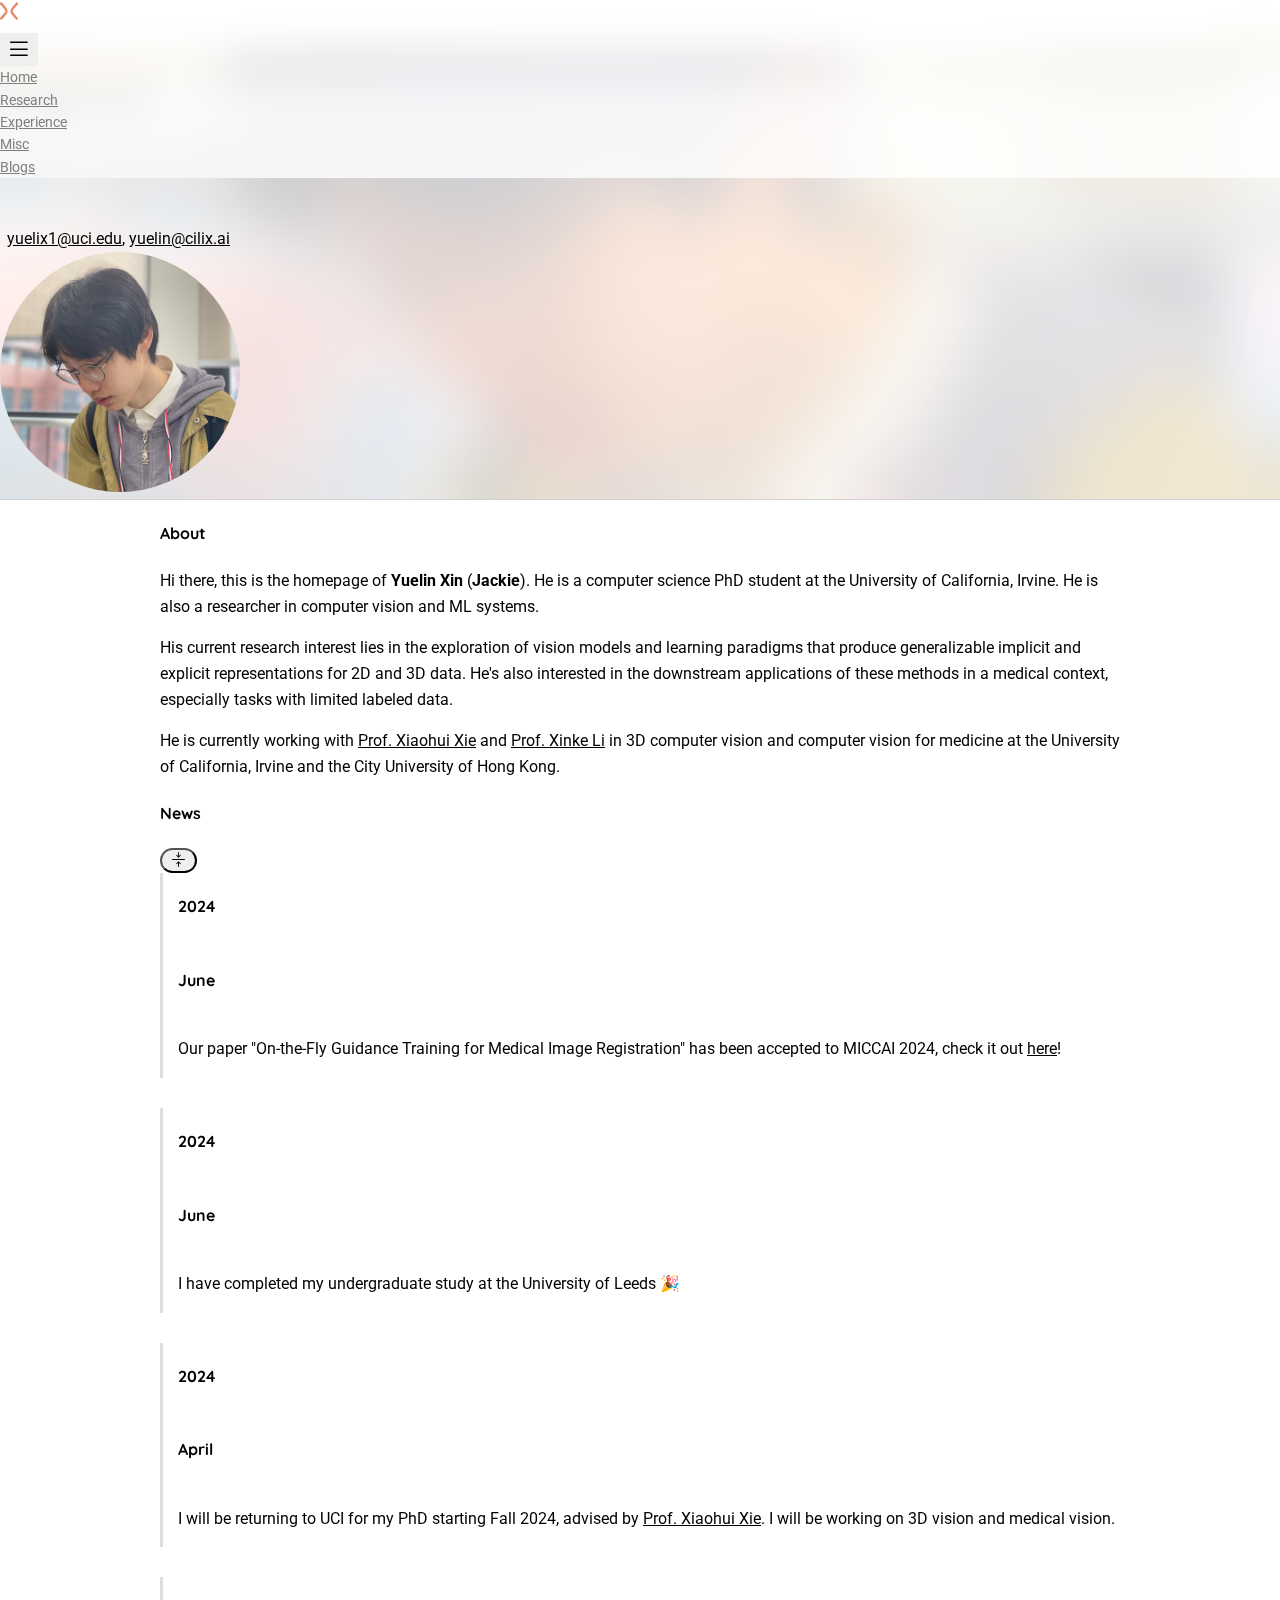
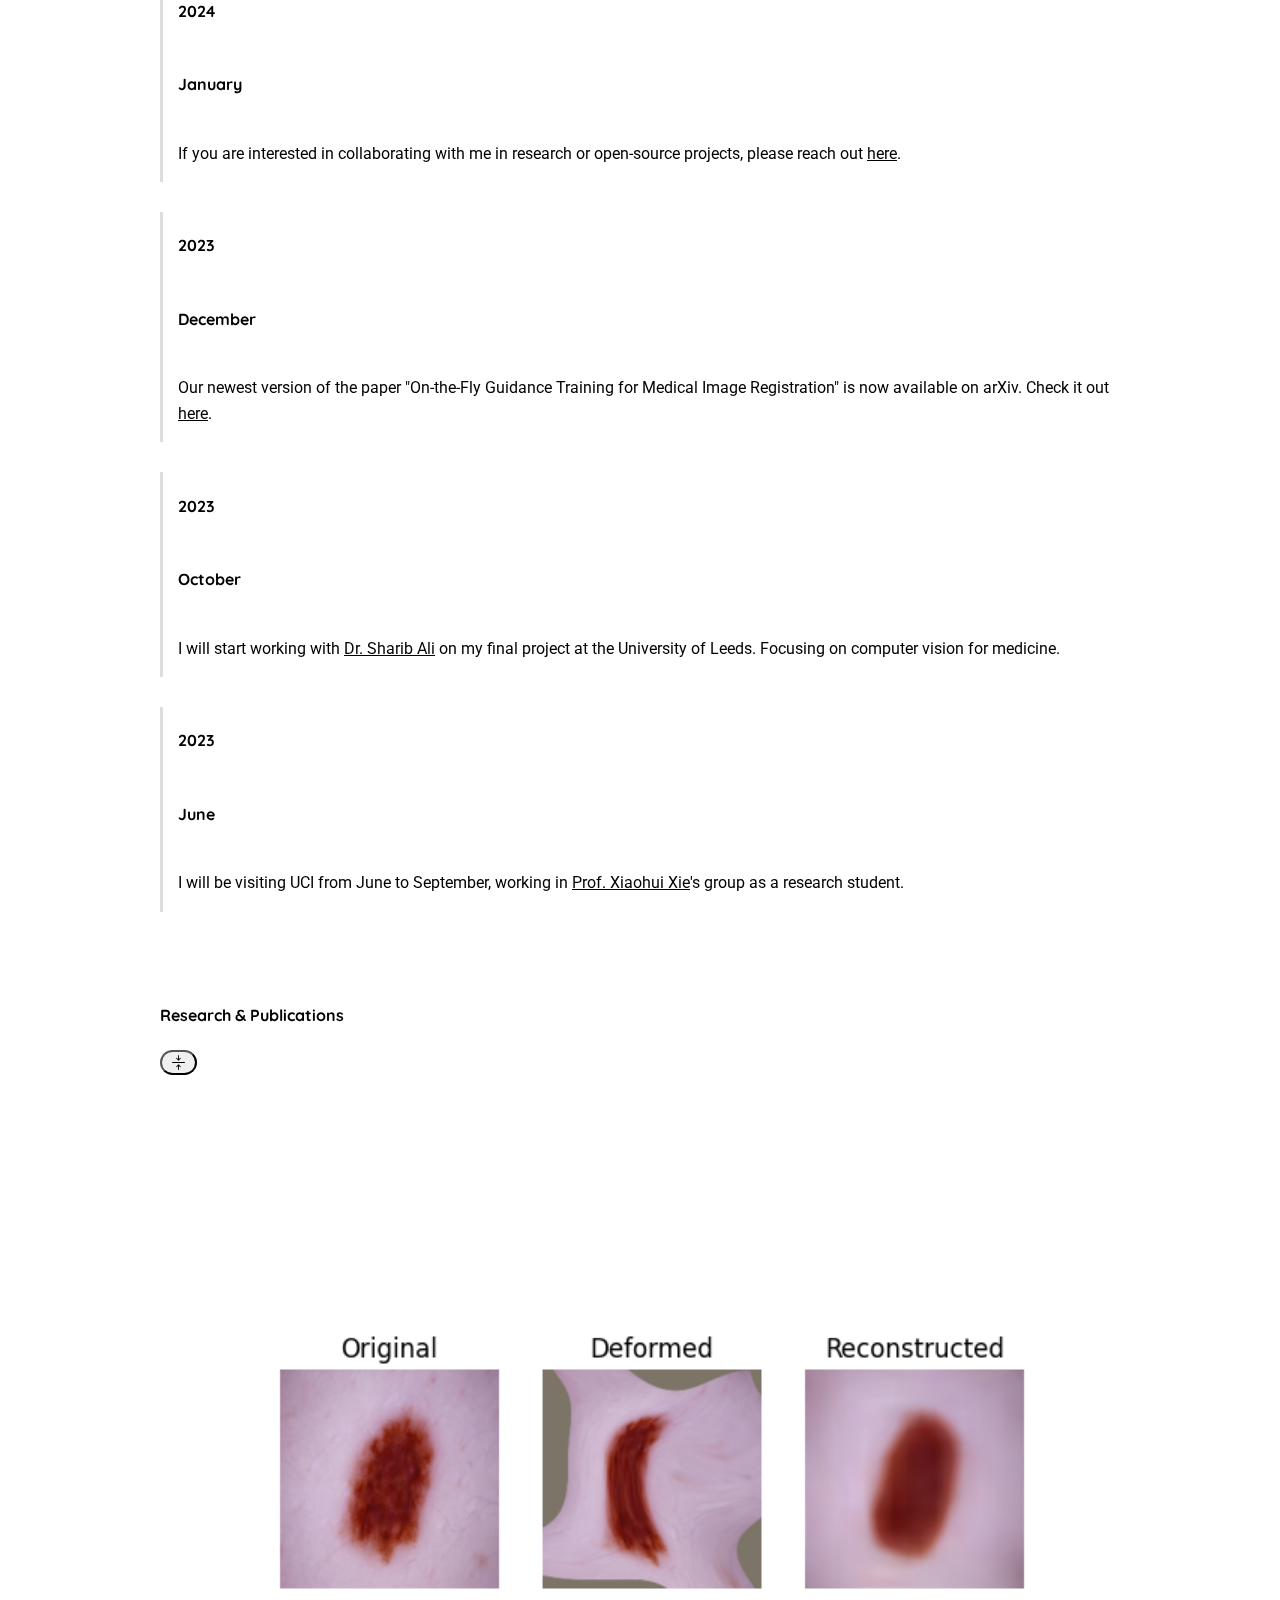
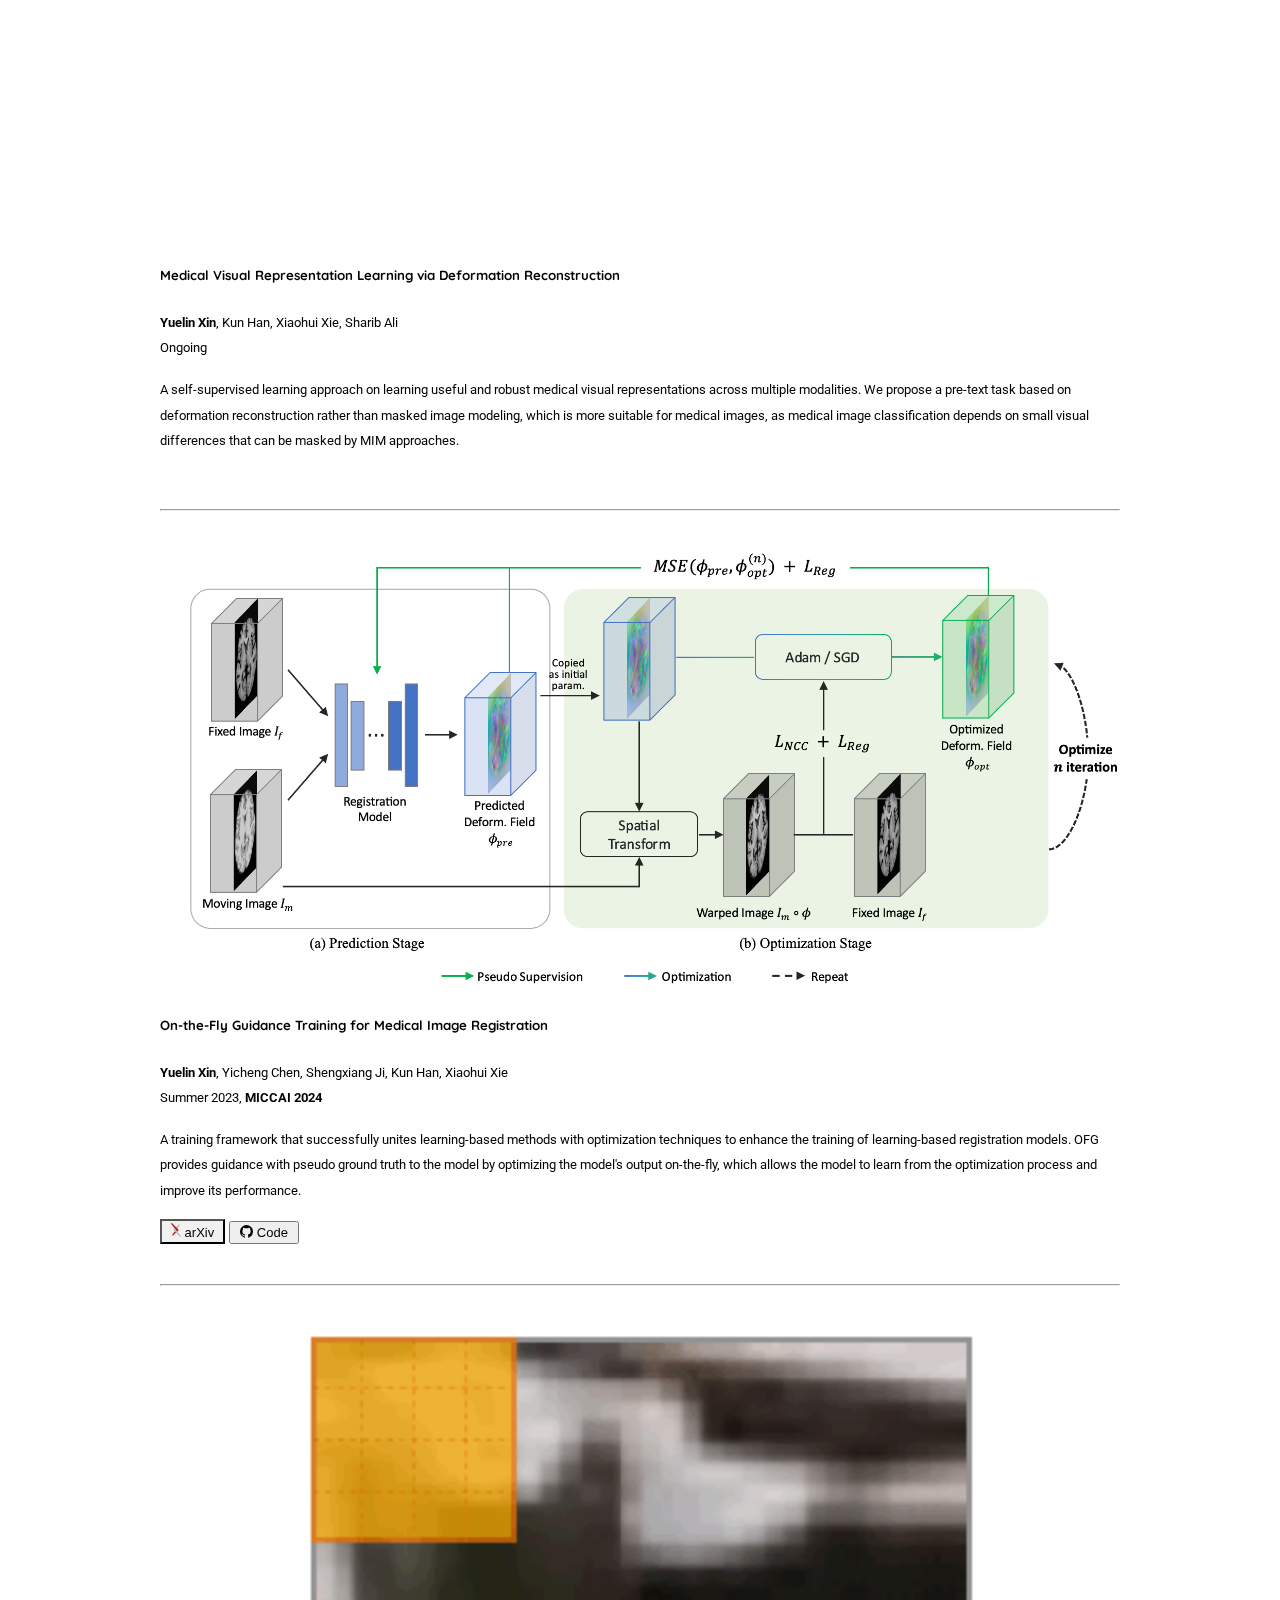
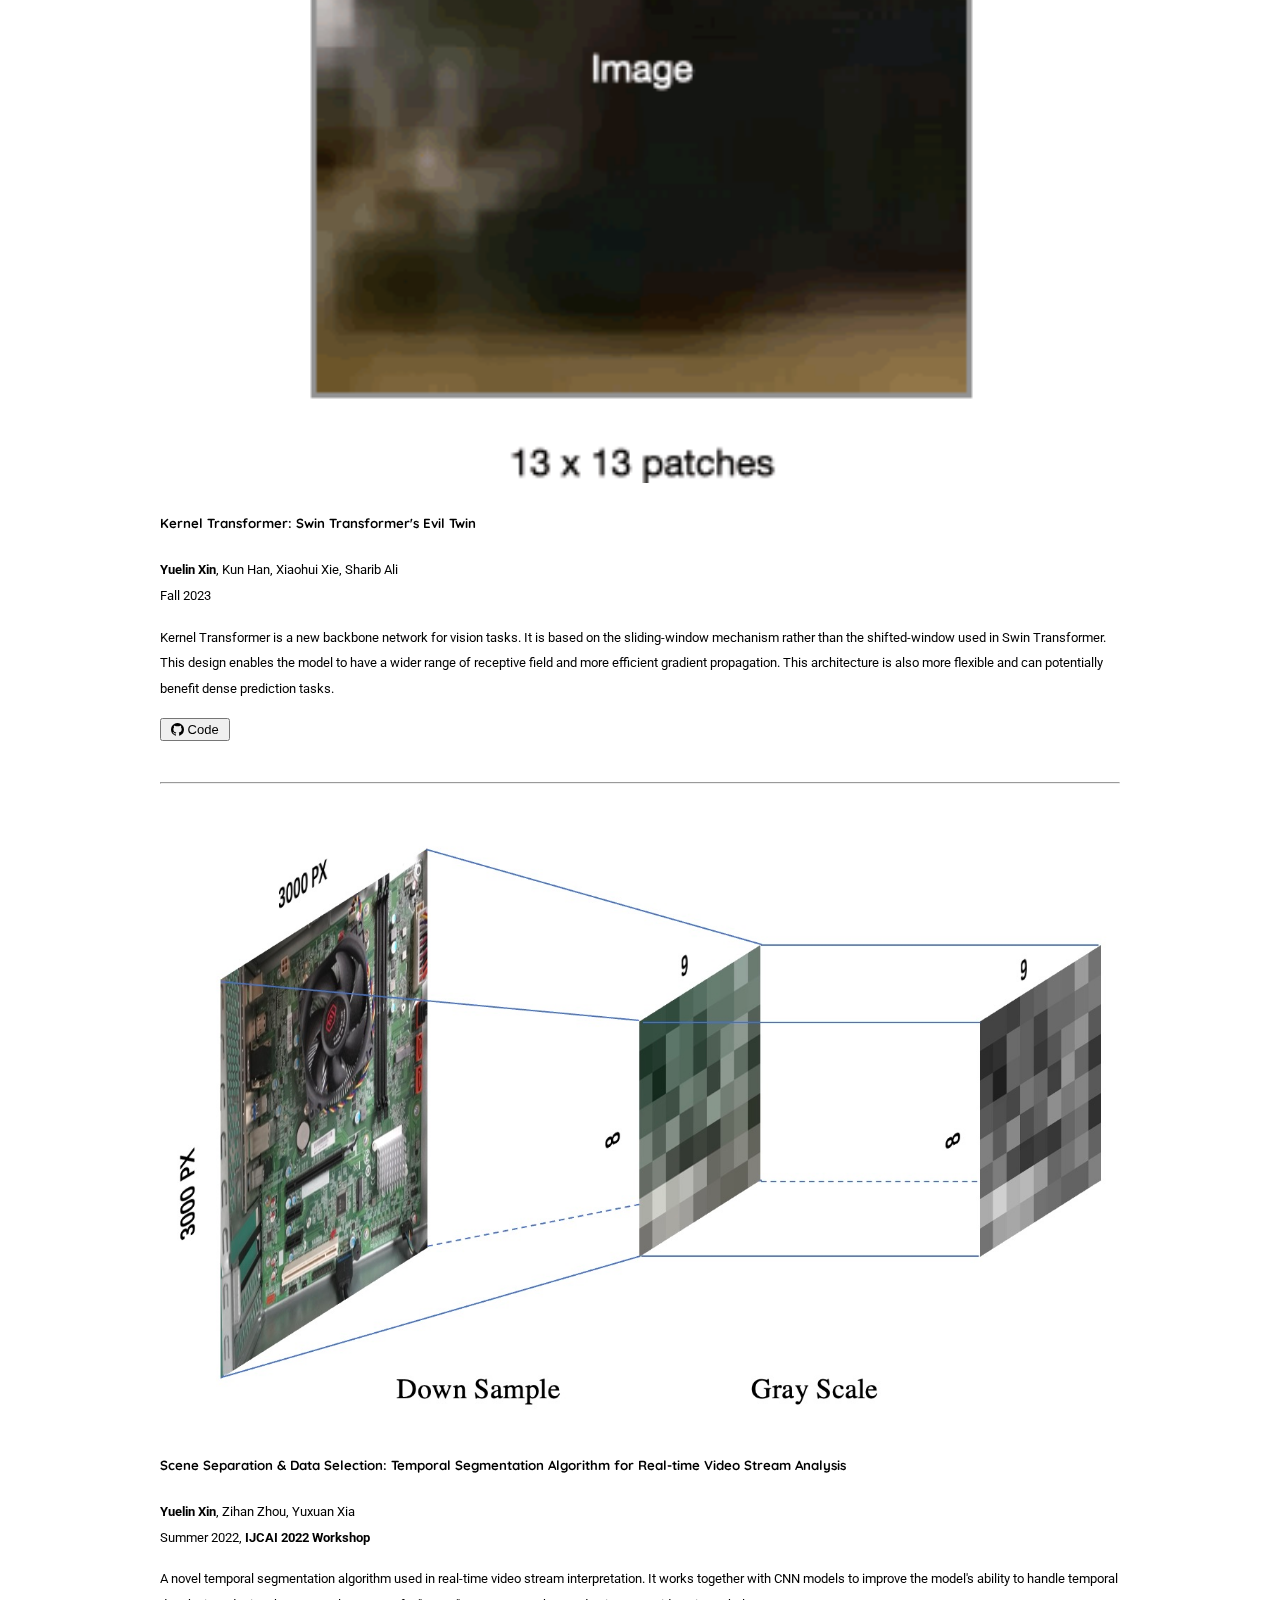
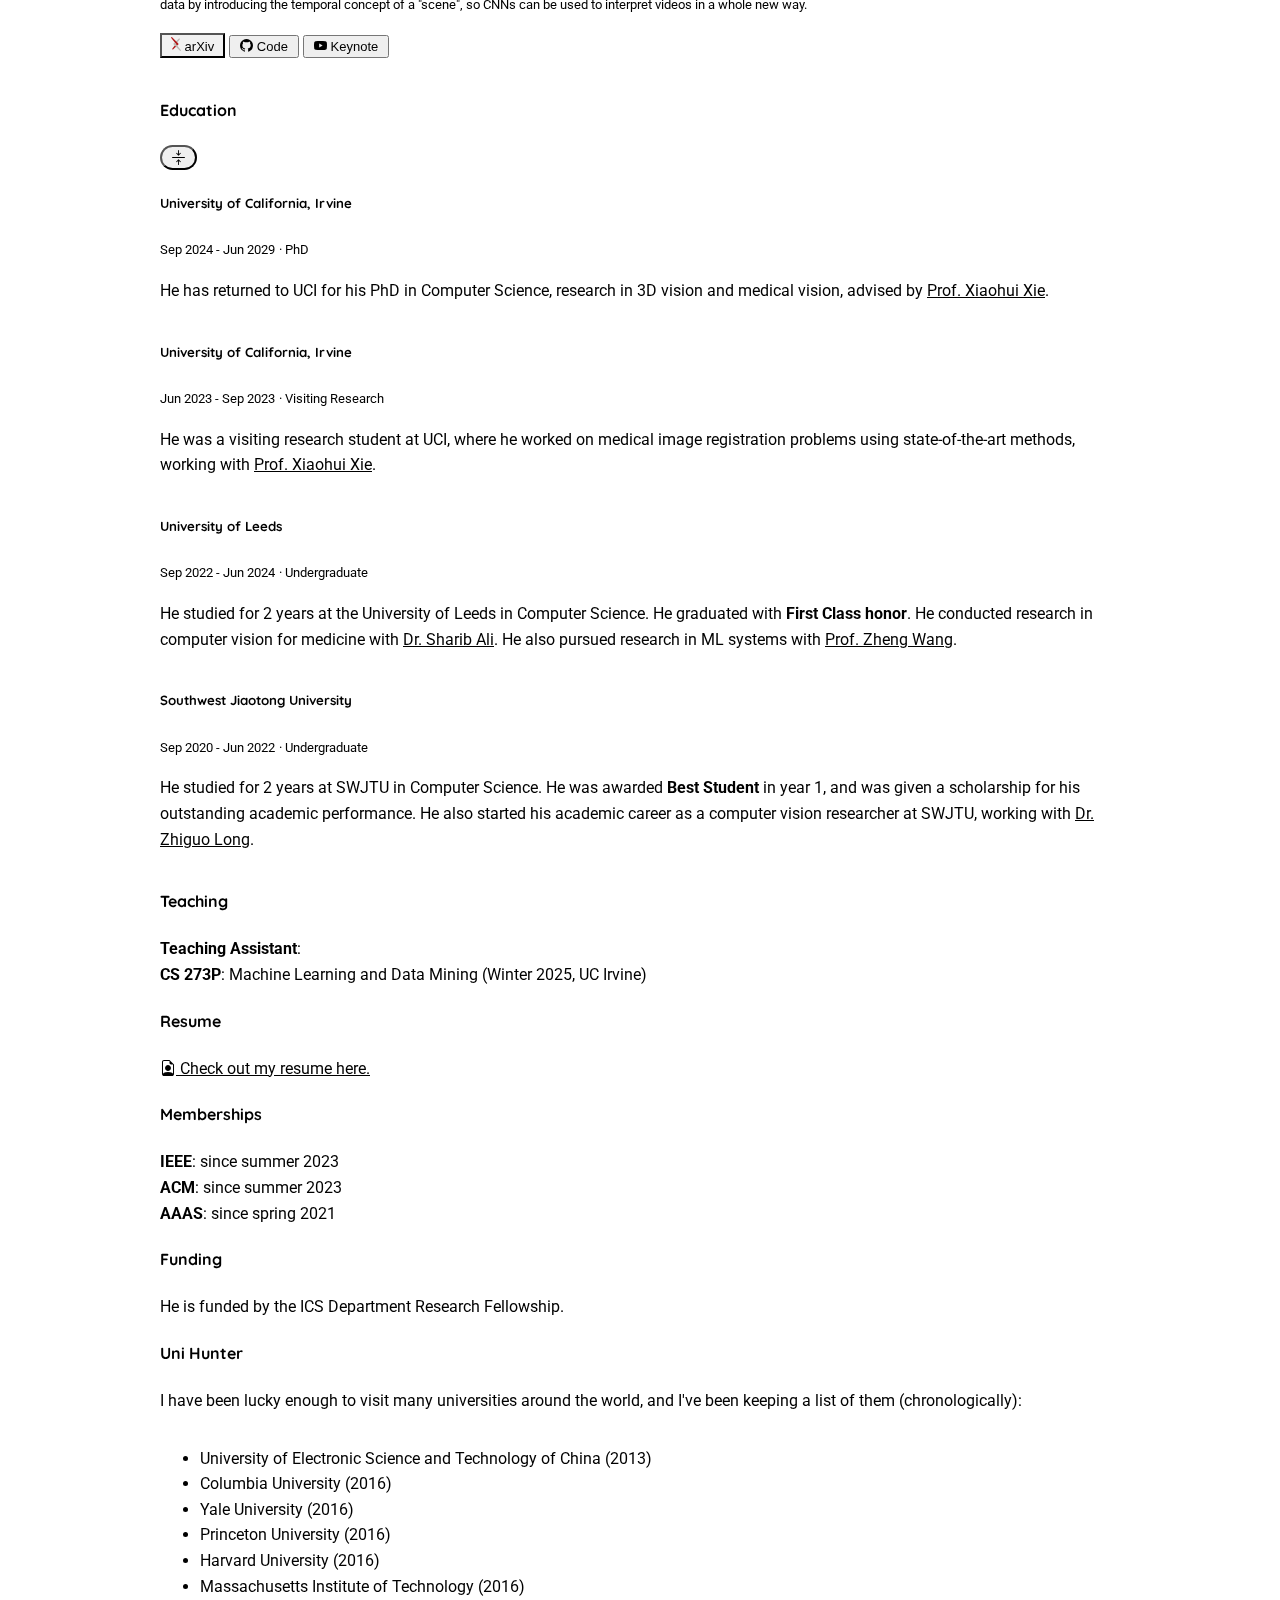
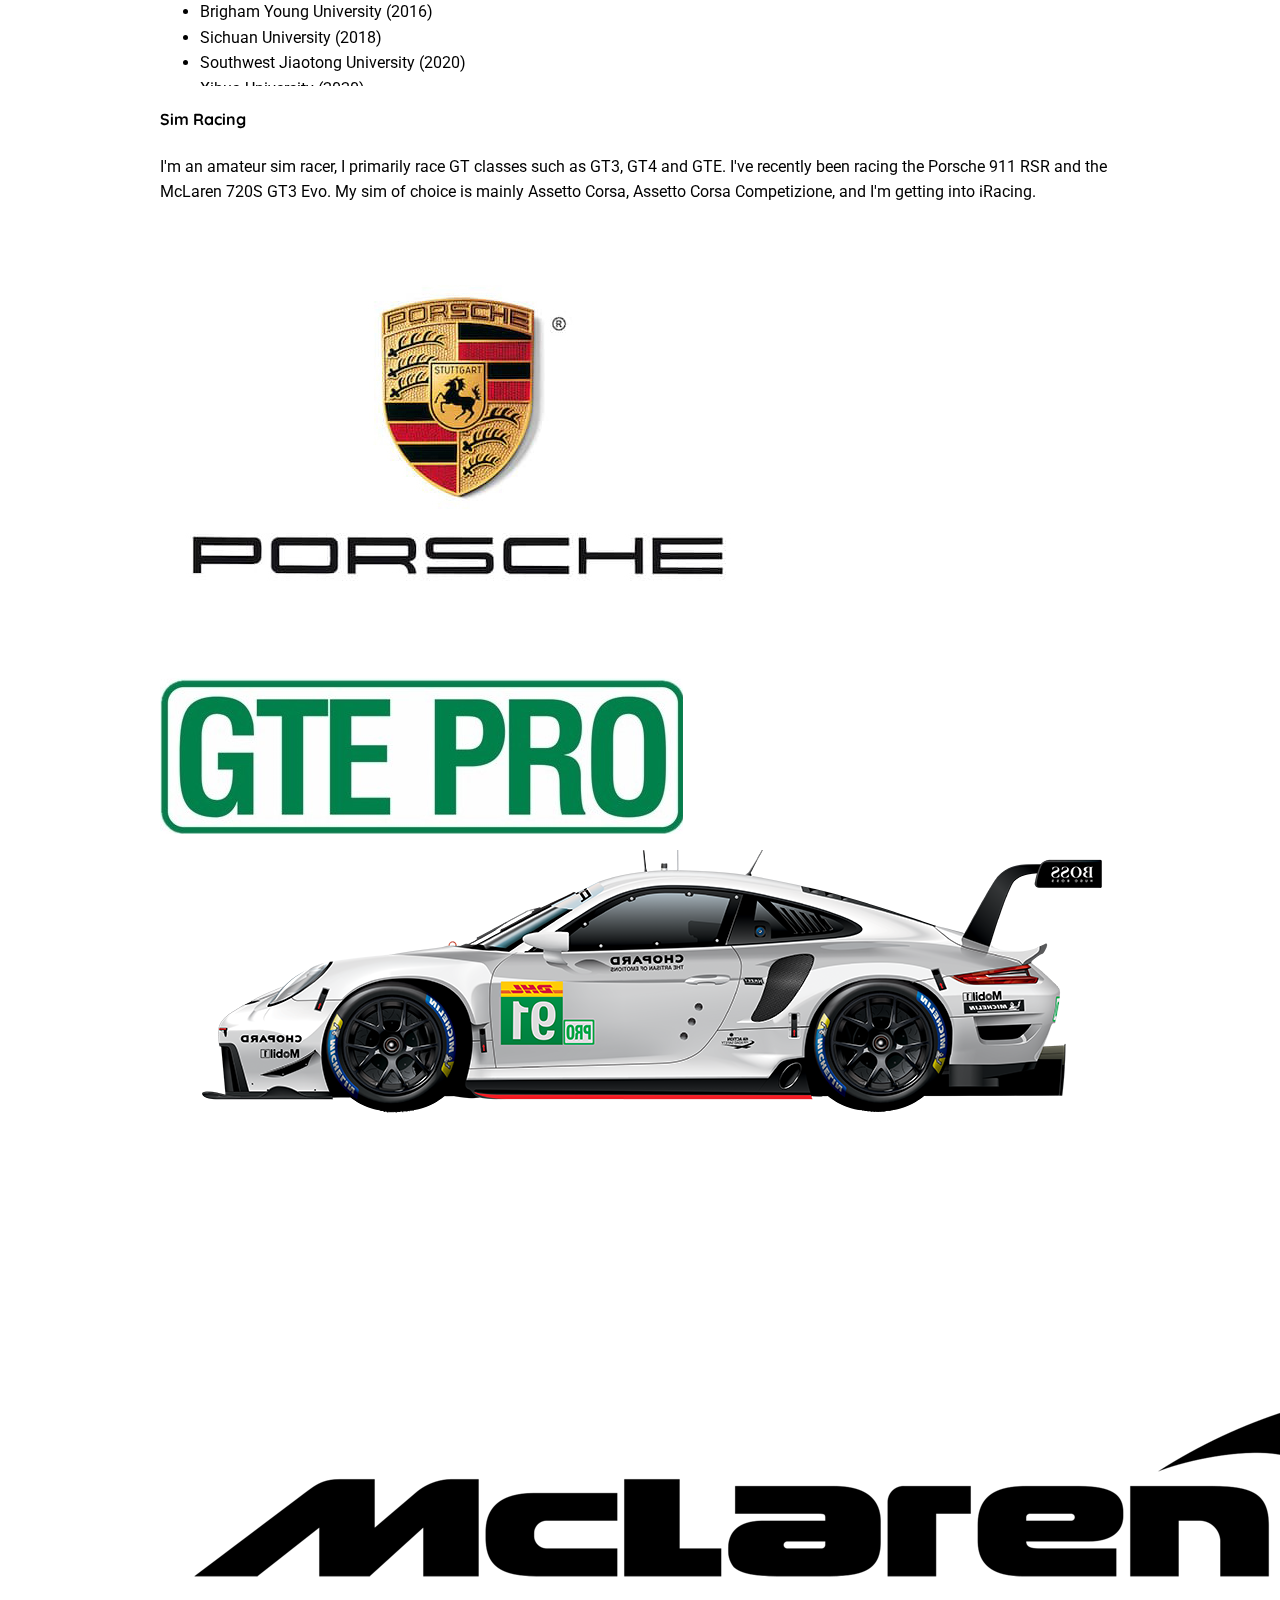
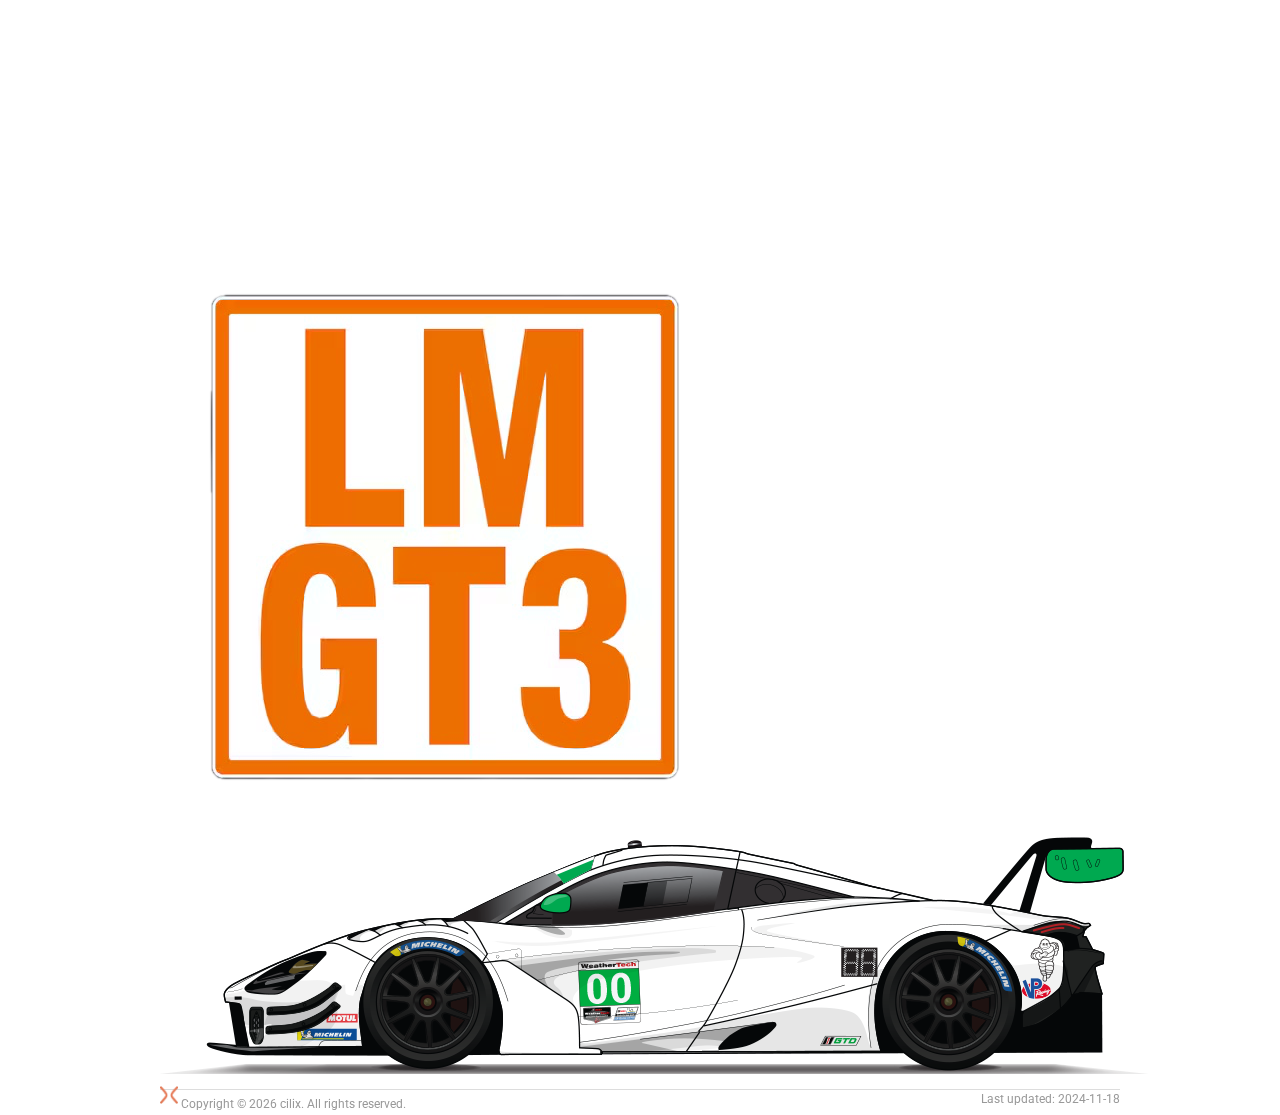
==== commit 4c270fbd: "update homepage" ====
--- a/index.html
+++ b/index.html
@@ -40,14 +40,10 @@
                     <span>Research</span>
                     <i class="bi bi-arrow-right hide"></i>
                 </a>
-                <a href="#education" class="nav-link mx-3 nav-item-custom" data-bs-toggle="tab" aria-controls="education" aria-selected="false" onclick="toggleInfoBanner()">
-                    <span>Education</span>
+                <a href="#experience" class="nav-link mx-3 nav-item-custom" data-bs-toggle="tab" aria-controls="experience" aria-selected="false" onclick="toggleInfoBanner()">
+                    <span>Experience</span>
                     <i class="bi bi-arrow-right hide"></i>
                 </a>
-                <!-- <a href="#experience" class="nav-link mx-3 nav-item-custom" data-bs-toggle="tab" aria-controls="experience" aria-selected="false" onclick="toggleInfoBanner()">
-                    <span>Experience</span>
-                    <i class="bi bi-arrow-right hide"></i>
-                </a> -->
                 <a href='#misc' class="nav-link mx-3 nav-item-custom" data-bs-toggle="tab" aria-controls="misc" aria-selected="false" onclick="toggleInfoBanner()">
                     <span>Misc</span>
                     <i class="bi bi-arrow-right hide"></i>
@@ -376,7 +372,7 @@
                     </div>
                 </div>
 
-                <div class="tab-pane fade" id="education">
+                <div class="tab-pane fade" id="experience">
                     <div class="mb-5">
                         <div class="d-flex align-items-center justify-content-between mb-3">
                             <h4 class="m-0">Education</h4>
@@ -389,11 +385,11 @@
                                 <div class="card-body">
                                 <h5 class="card-title">University of California, Irvine</h5>
                                 <p class="card-text">
-                                    <small class="text-body-secondary">Starting Sep 2024</small>
+                                    <small class="text-body-secondary">Sep 2024 - Jun 2029</small>
                                     <small class="text-body-secondary"> · PhD</small>
                                 </p>
                                 <p class="card-text">
-                                    He will be returning to UCI for his PhD in Computer Science, research in 3D vision and medical vision, 
+                                    He has returned to UCI for his PhD in Computer Science, research in 3D vision and medical vision, 
                                     advised by <a href="https://www.ics.uci.edu/~xhx/" target="_blank">Prof. Xiaohui Xie</a>.
                                 </p>
                                 <img src="images/uci.png" alt="uci" class="school-logo">
@@ -450,44 +446,14 @@
                             </div>
                         </div>
                     </div>
-                </div>
-
-                <div class="tab-pane fade" id="experience">
-                    <div class="mb-5">
-                        <div class="d-flex align-items-center justify-content-between mb-3">
-                            <h4 class="m-0">Experience</h4>
-                            <button class="btn btn-light btn-collapse" type="button" data-bs-toggle="collapse" data-bs-target="#collapseExp" aria-expanded="false" aria-controls="collapseExp">
-                                <i class="bi bi-arrows-collapse"></i>
-                            </button>
-                        </div>
-                        <div class="collapse show" id="collapseExp">
-                            <div class="card mb-3">
-                                <div class="card-body">
-                                    <h5 class="card-title">Institution 1</h5>
-                                    <p class="card-text">
-                                        <small class="text-body-secondary">Jun 2024 - Jun 2024</small>
-                                        <small class="text-body-secondary"> · Position</small>
-                                    </p>
-                                    <p class="card-text">
-                                        Lorem ipsum dolor sit amet consectetur adipisicing elit. Reiciendis neque at alias velit aspernatur asperiores magnam laboriosam maiores expedita nam corporis aliquid nobis natus maxime, sed enim voluptate quidem officia!
-                                    </p>
-                                    <img src="images/caltech.jpeg" alt="institution-1" class="school-logo">
-                                </div>
-                            </div>
-                            <div class="card mb-3">
-                                <div class="card-body">
-                                    <h5 class="card-title">Institution 2</h5>
-                                    <p class="card-text">
-                                        <small class="text-body-secondary">Jun 2024 - Jun 2024</small>
-                                        <small class="text-body-secondary"> · Position</small>
-                                    </p>
-                                    <p class="card-text">
-                                        Lorem ipsum dolor sit amet consectetur adipisicing elit. Reiciendis neque at alias velit aspernatur asperiores magnam laboriosam maiores expedita nam corporis aliquid nobis natus maxime, sed enim voluptate quidem officia!
-                                    </p>
-                                    <img src="images/caltech.jpeg" alt="institution-2" class="school-logo">
-                                </div>
-                            </div>
-                        </div>
+                    <div class="mb-5" id="teaching">
+                        <div class="d-flex align-items-center justify-content-between mb-3">
+                            <h4 class="m-0">Teaching</h4>
+                        </div>
+                        <p>
+                            <b>Teaching Assistant</b>: <br/>
+                            <b>CS 273P</b>: Machine Learning and Data Mining (Winter 2025, UC Irvine)<br/>
+                        </p>
                     </div>
                 </div>
 
@@ -603,7 +569,7 @@
                     cilix. All rights reserved.
                 </div>
                 <div class="update">
-                    Last updated: 2024-11-17
+                    Last updated: 2024-11-18
                 </div>
             </div>
         </div>
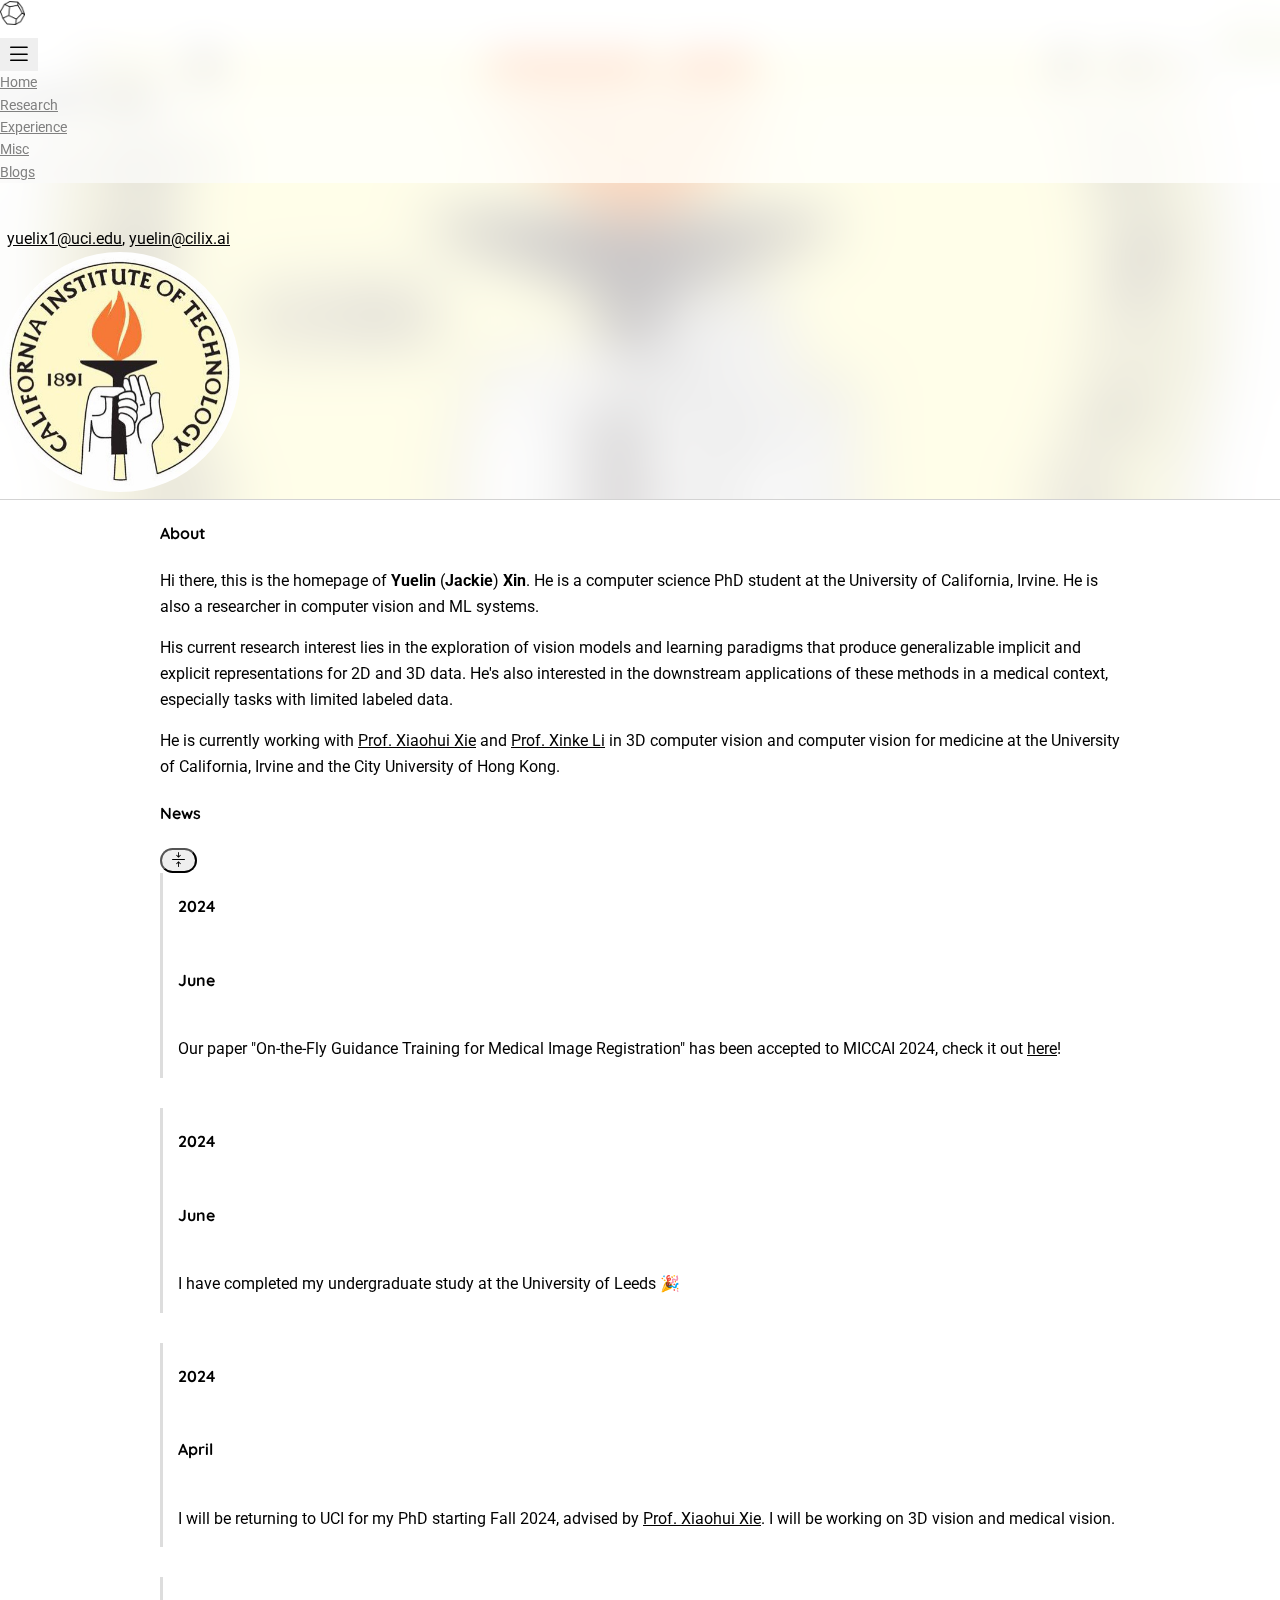
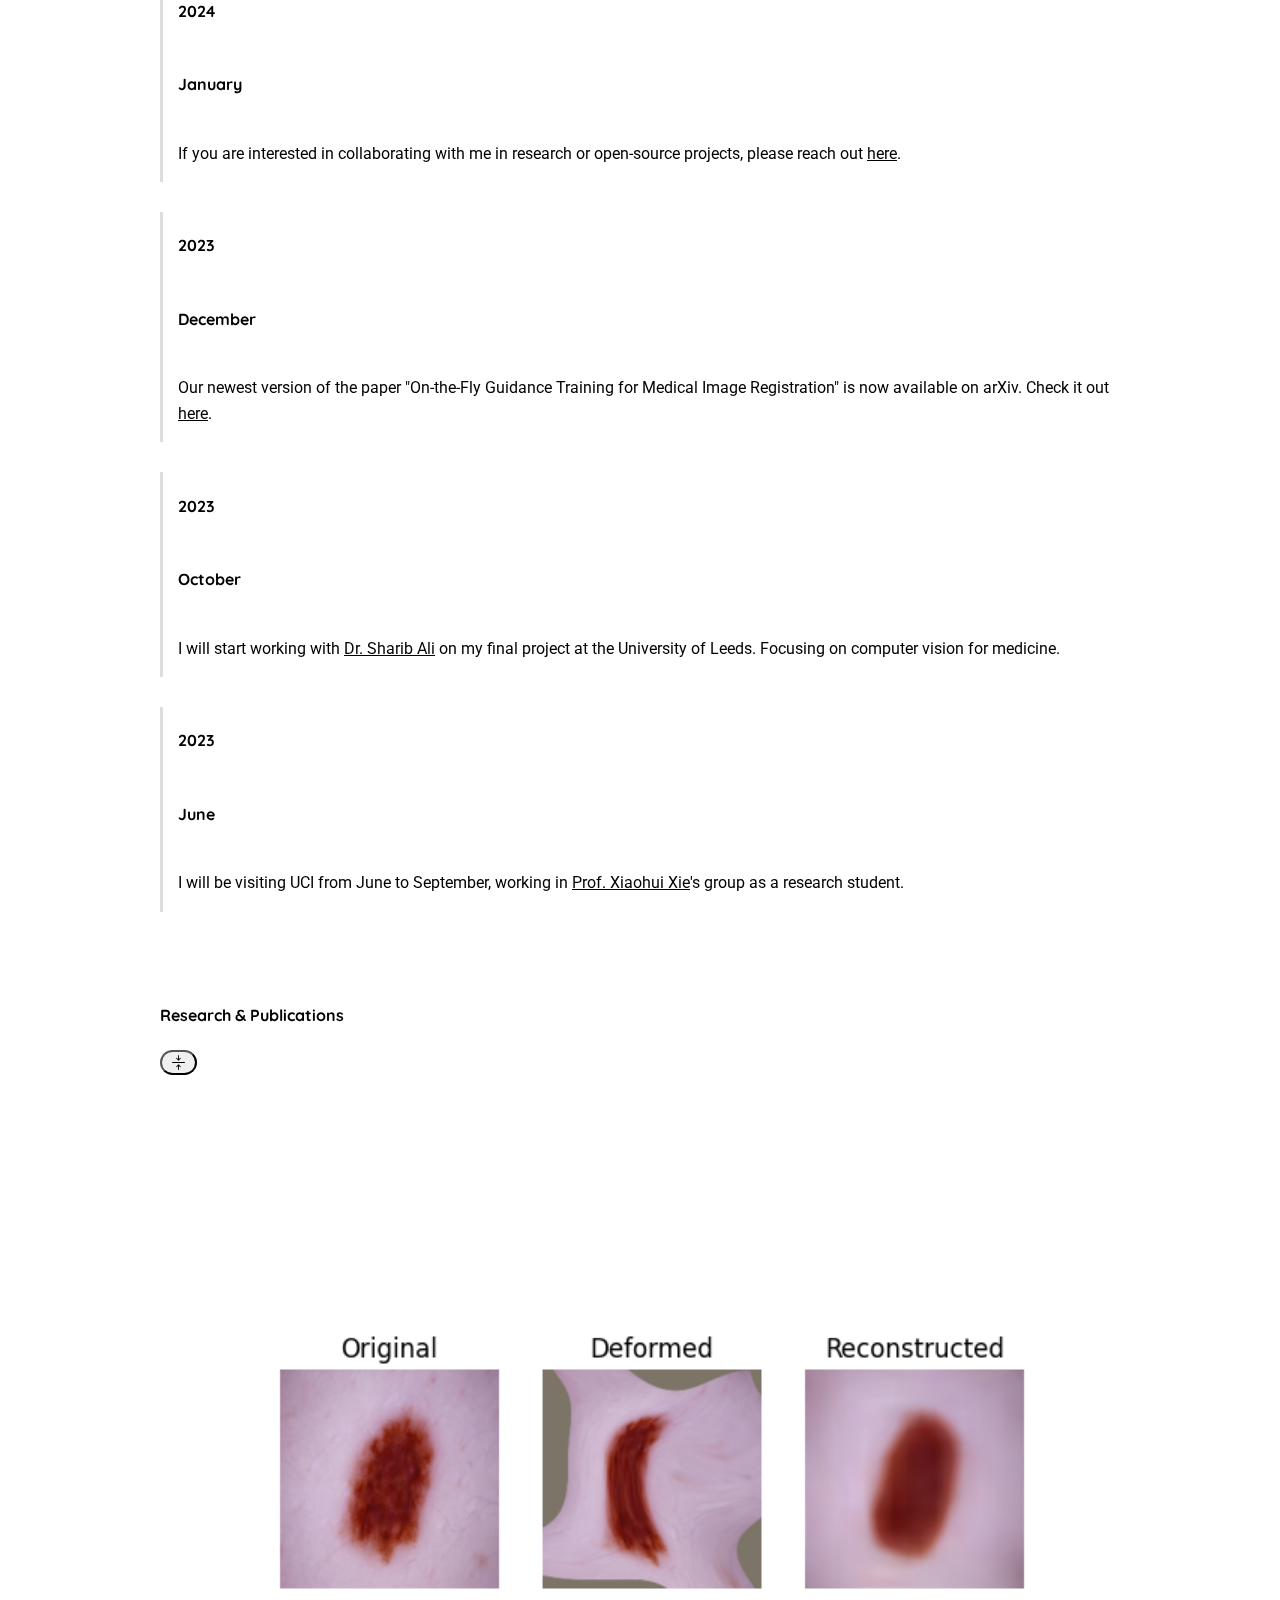
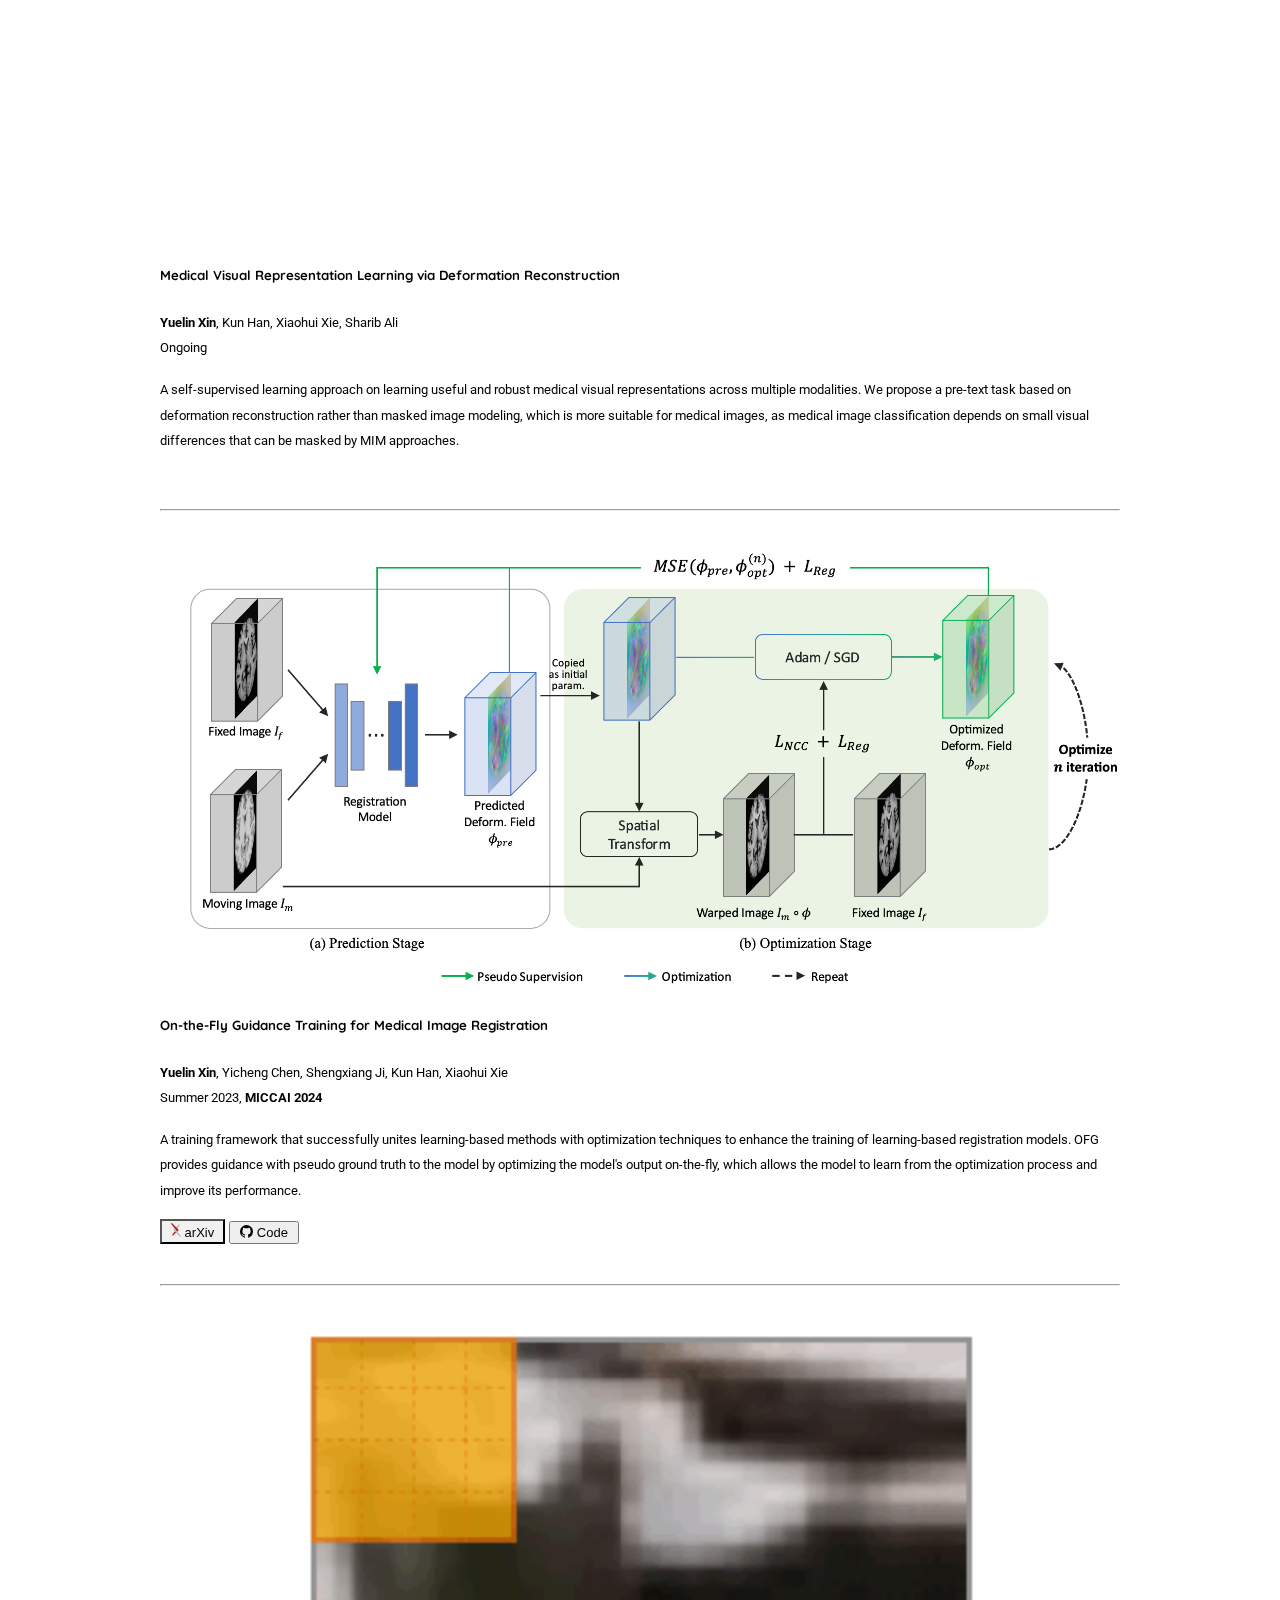
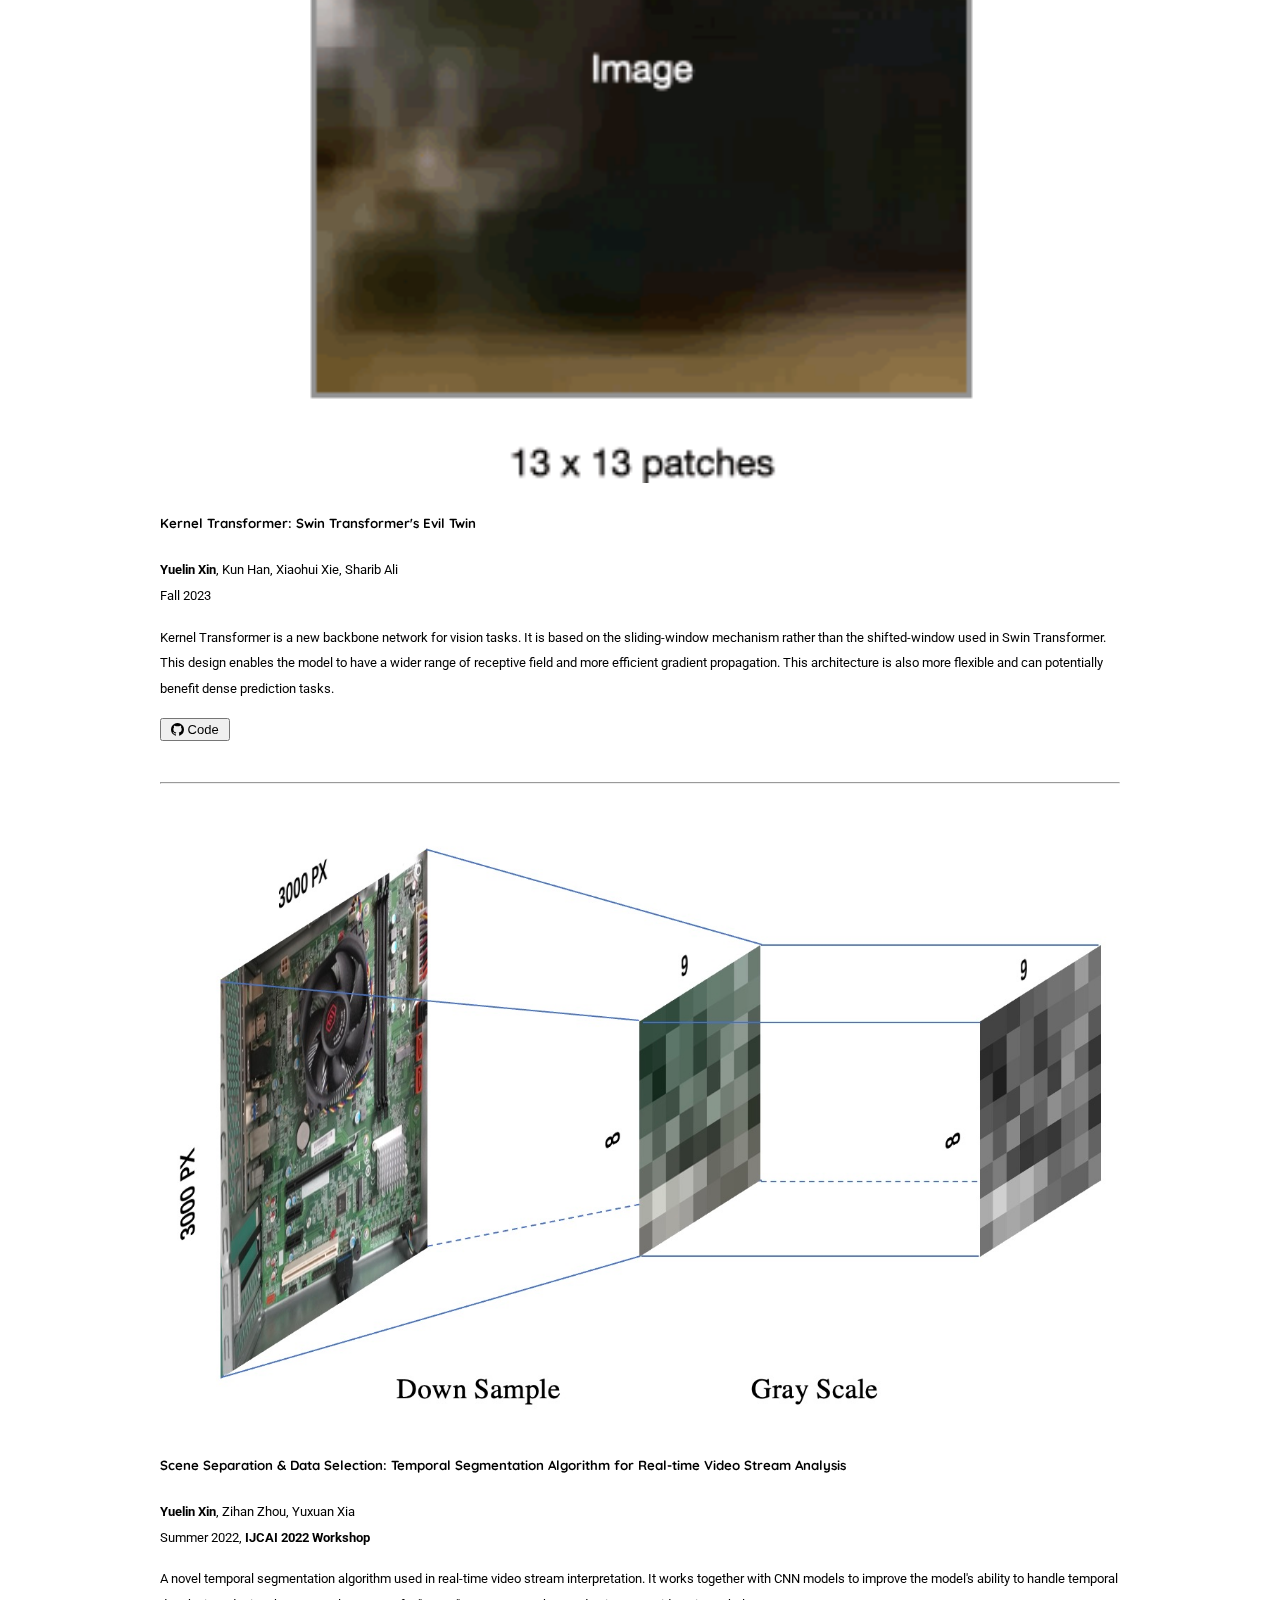
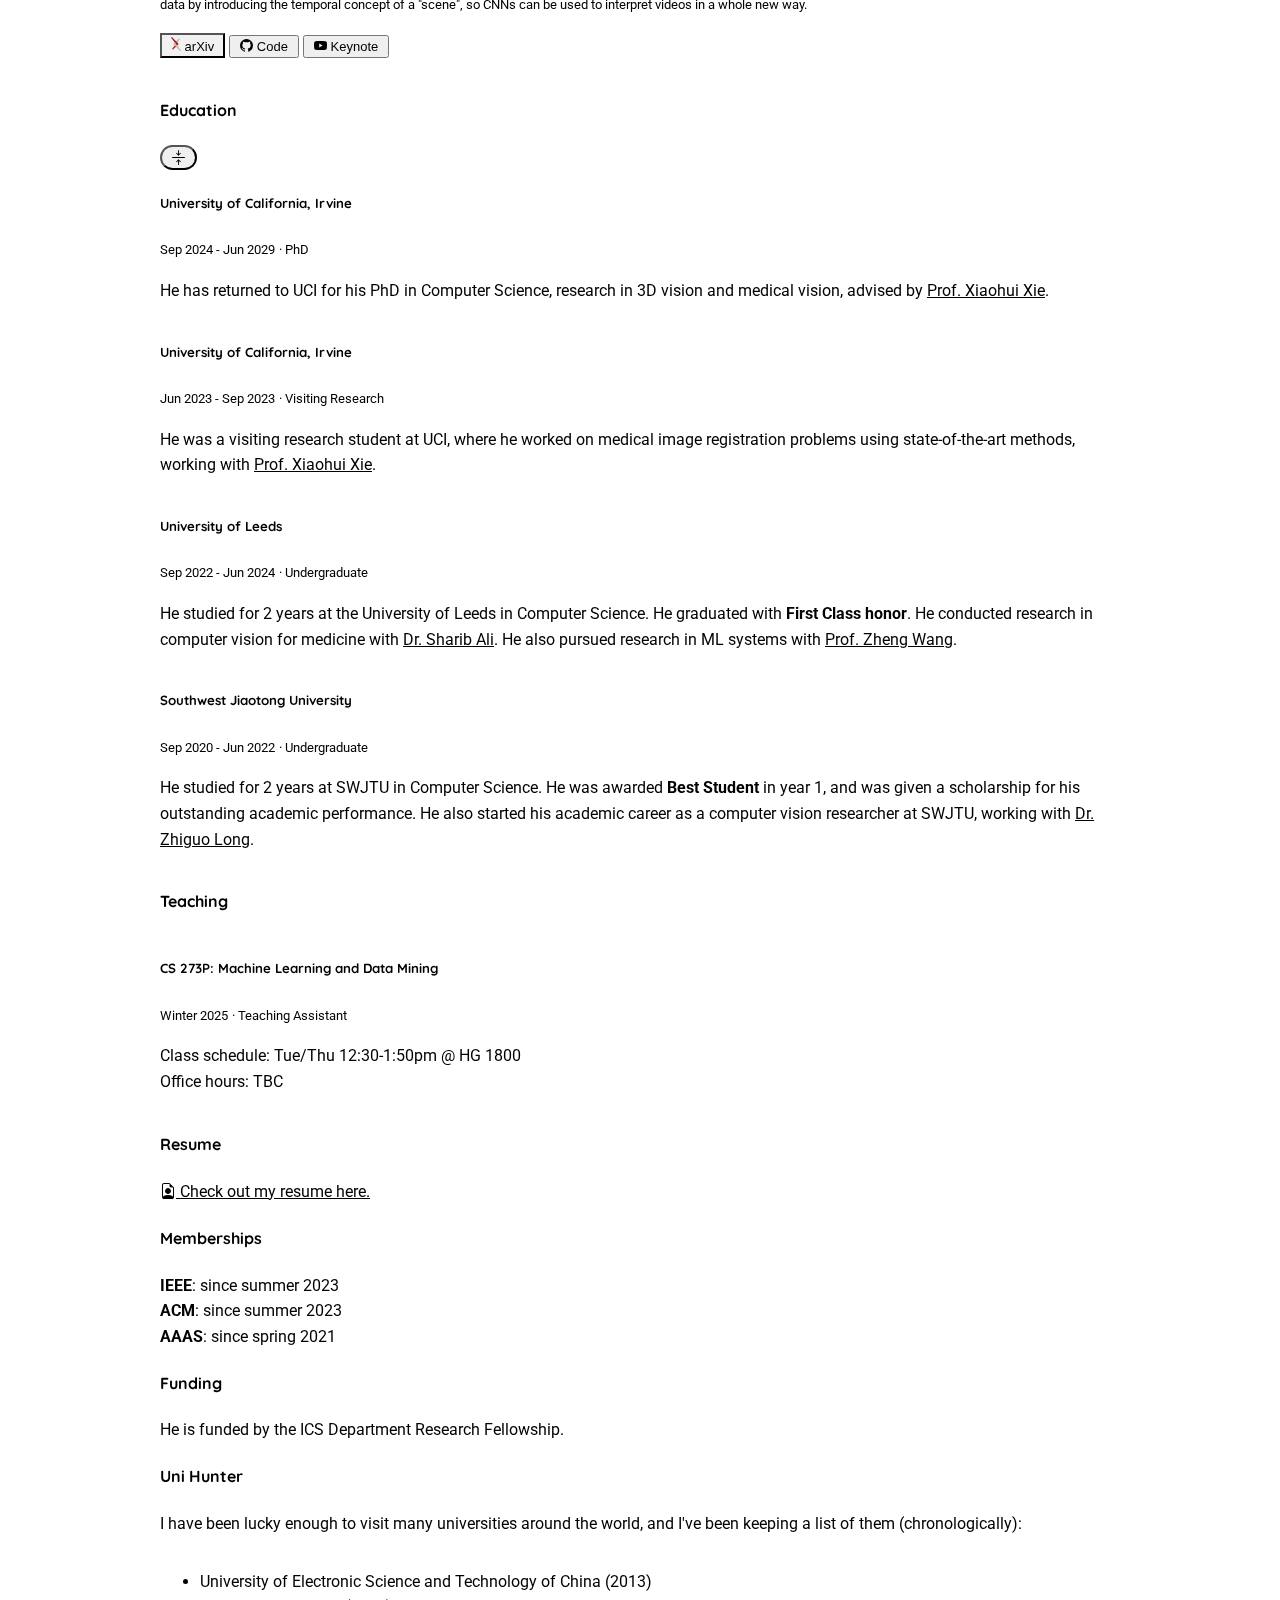
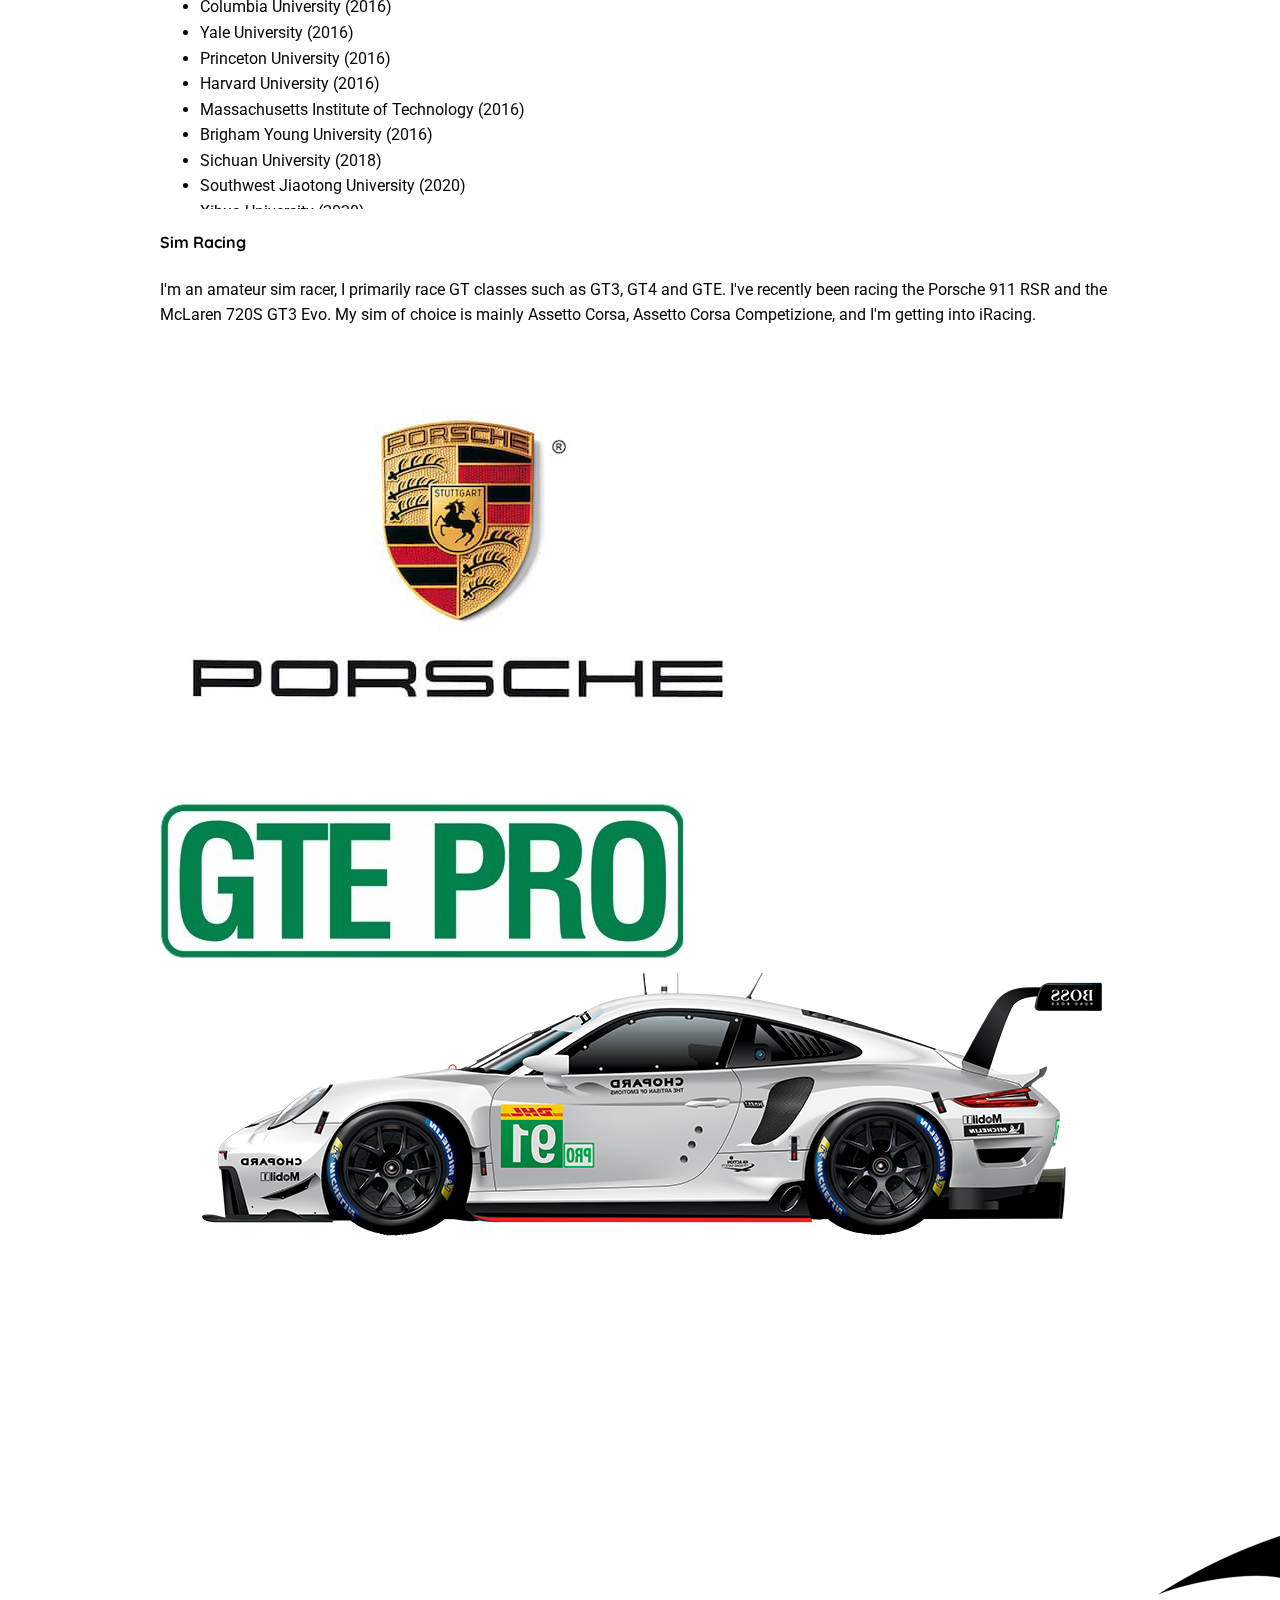
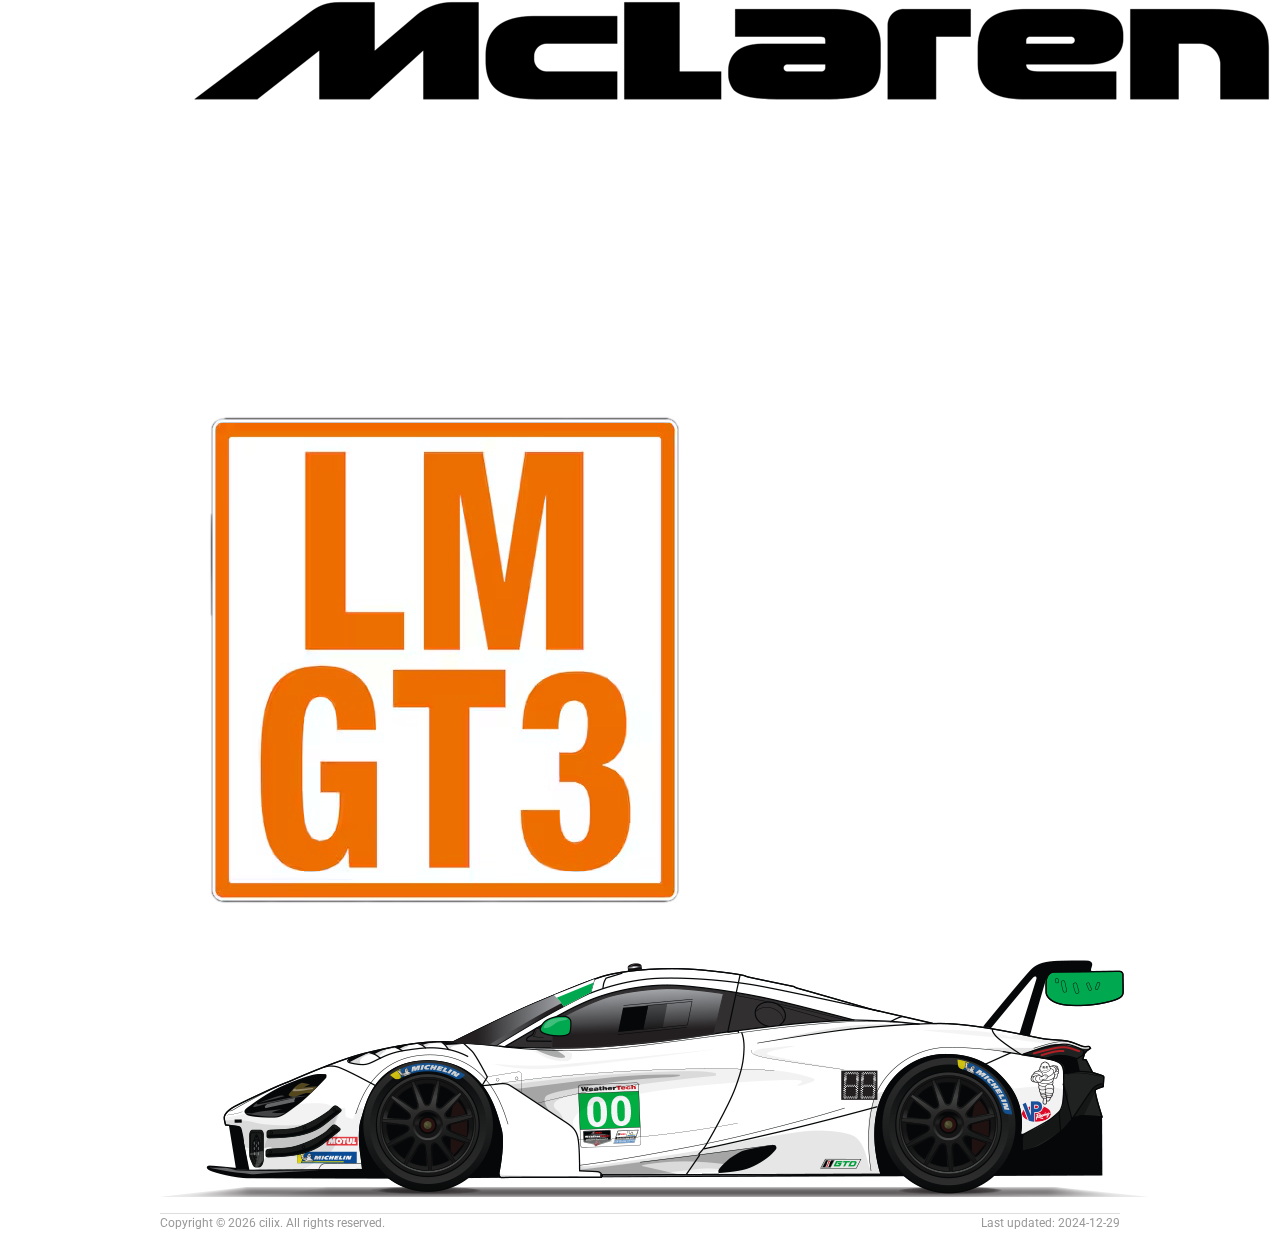
==== commit 62e5d51b: "update logo" ====
--- a/index.html
+++ b/index.html
@@ -10,7 +10,7 @@
         integrity="sha384-DyZ88mC6Up2uqS4h/KRgHuoeGwBcD4Ng9SiP4dIRy0EXTlnuz47vAwmeGwVChigm" 
         crossorigin="anonymous"/>
     <link rel="stylesheet" href="style.css">
-    <link rel="icon" href="images/weblogo.png">
+    <link rel="icon" href="images/cilix_logo.png">
     <script src="https://cdn.jsdelivr.net/npm/bootstrap@5.3.2/dist/js/bootstrap.bundle.min.js" 
         integrity="sha384-C6RzsynM9kWDrMNeT87bh95OGNyZPhcTNXj1NW7RuBCsyN/o0jlpcV8Qyq46cDfL" crossorigin="anonymous"></script>
     <title>Yuelin Xin</title>
@@ -19,7 +19,7 @@
     <div class="navbar navbar-expand-lg bg-body-tertiary p-0">
         <a class="navbar-brand mx-3 p-2" href="#" style="font-size: 1.3rem; font-family: 'Quicksand'; margin-bottom: 3px;">
             <div>
-                <img src="images/x3.png" alt="Coming Soon!" class="logo" style="margin-top: 5px;" />
+                <img src="images/cilix_logo_nc.png" alt="Coming Soon!" class="logo" style="margin-top: 5px; height: 24px !important;" />
             </div>
         </a>
         <!-- <a class="navbar-brand mx-3 p-2" href="#" style="font-size: 1.3rem; font-family: 'Quicksand'; margin-bottom: 3px">
@@ -56,7 +56,7 @@
         </div>
     </div>
     <div class="m-0" id="main">
-        <div class="info-banner" id="info-banner" style="background-image: url('images/profile-pic.png');">
+        <div class="info-banner" id="info-banner" style="background-image: url('images/caltech.jpeg');">
             <div class="background-filter">
                 <div class="wrapper d-flex justify-content-between m-auto px-4 py-5 align-items-center">
                     <div class="first">
@@ -80,7 +80,7 @@
                             </div>
                         </div>
                     </div>
-                    <img src="images/profile-pic.png" alt="Yuelin Xin" id="avatar" class="second">
+                    <img src="images/caltech.jpeg" alt="Yuelin Xin" id="avatar" class="second">
                 </div>
             </div>
         </div>
@@ -98,7 +98,7 @@
                         </div>
                         <div class="collapse show" id="collapseInt">
                             <p>
-                                Hi there, this is the homepage of <b>Yuelin Xin</b> (<b>Jackie</b>). 
+                                Hi there, this is the homepage of <b>Yuelin</b> (<b>Jackie</b>) <b>Xin</b>. 
                                 He is a computer science PhD student at the University of California, Irvine.
                                 He is also a researcher in computer vision and ML systems.
                             </p>
@@ -450,10 +450,20 @@
                         <div class="d-flex align-items-center justify-content-between mb-3">
                             <h4 class="m-0">Teaching</h4>
                         </div>
-                        <p>
-                            <b>Teaching Assistant</b>: <br/>
-                            <b>CS 273P</b>: Machine Learning and Data Mining (Winter 2025, UC Irvine)<br/>
-                        </p>
+                        <div class="card mb-3">
+                            <div class="card-body">
+                            <h5 class="card-title">CS 273P: Machine Learning and Data Mining</h5>
+                            <p class="card-text">
+                                <small class="text-body-secondary">Winter 2025</small>
+                                <small class="text-body-secondary"> · Teaching Assistant</small>
+                            </p>
+                            <img src="images/uci.png" alt="uci" class="school-logo">
+                            <p class="card-text">
+                                Class schedule: Tue/Thu 12:30-1:50pm @ HG 1800 <br/>
+                                Office hours: TBC
+                            </p>
+                            </div>
+                        </div>
                     </div>
                 </div>
 
@@ -563,13 +573,12 @@
             </div>
             <div class="footer col-md-12 px-4 py-3">
                 <div class="cilix-info">
-                    <img src="images/x3.png" alt="Coming Soon!" class="logo mt-1 me-2" />
                     Copyright &copy;
                     <span id="copyright-year"></span>
                     cilix. All rights reserved.
                 </div>
                 <div class="update">
-                    Last updated: 2024-11-18
+                    Last updated: 2024-12-29
                 </div>
             </div>
         </div>
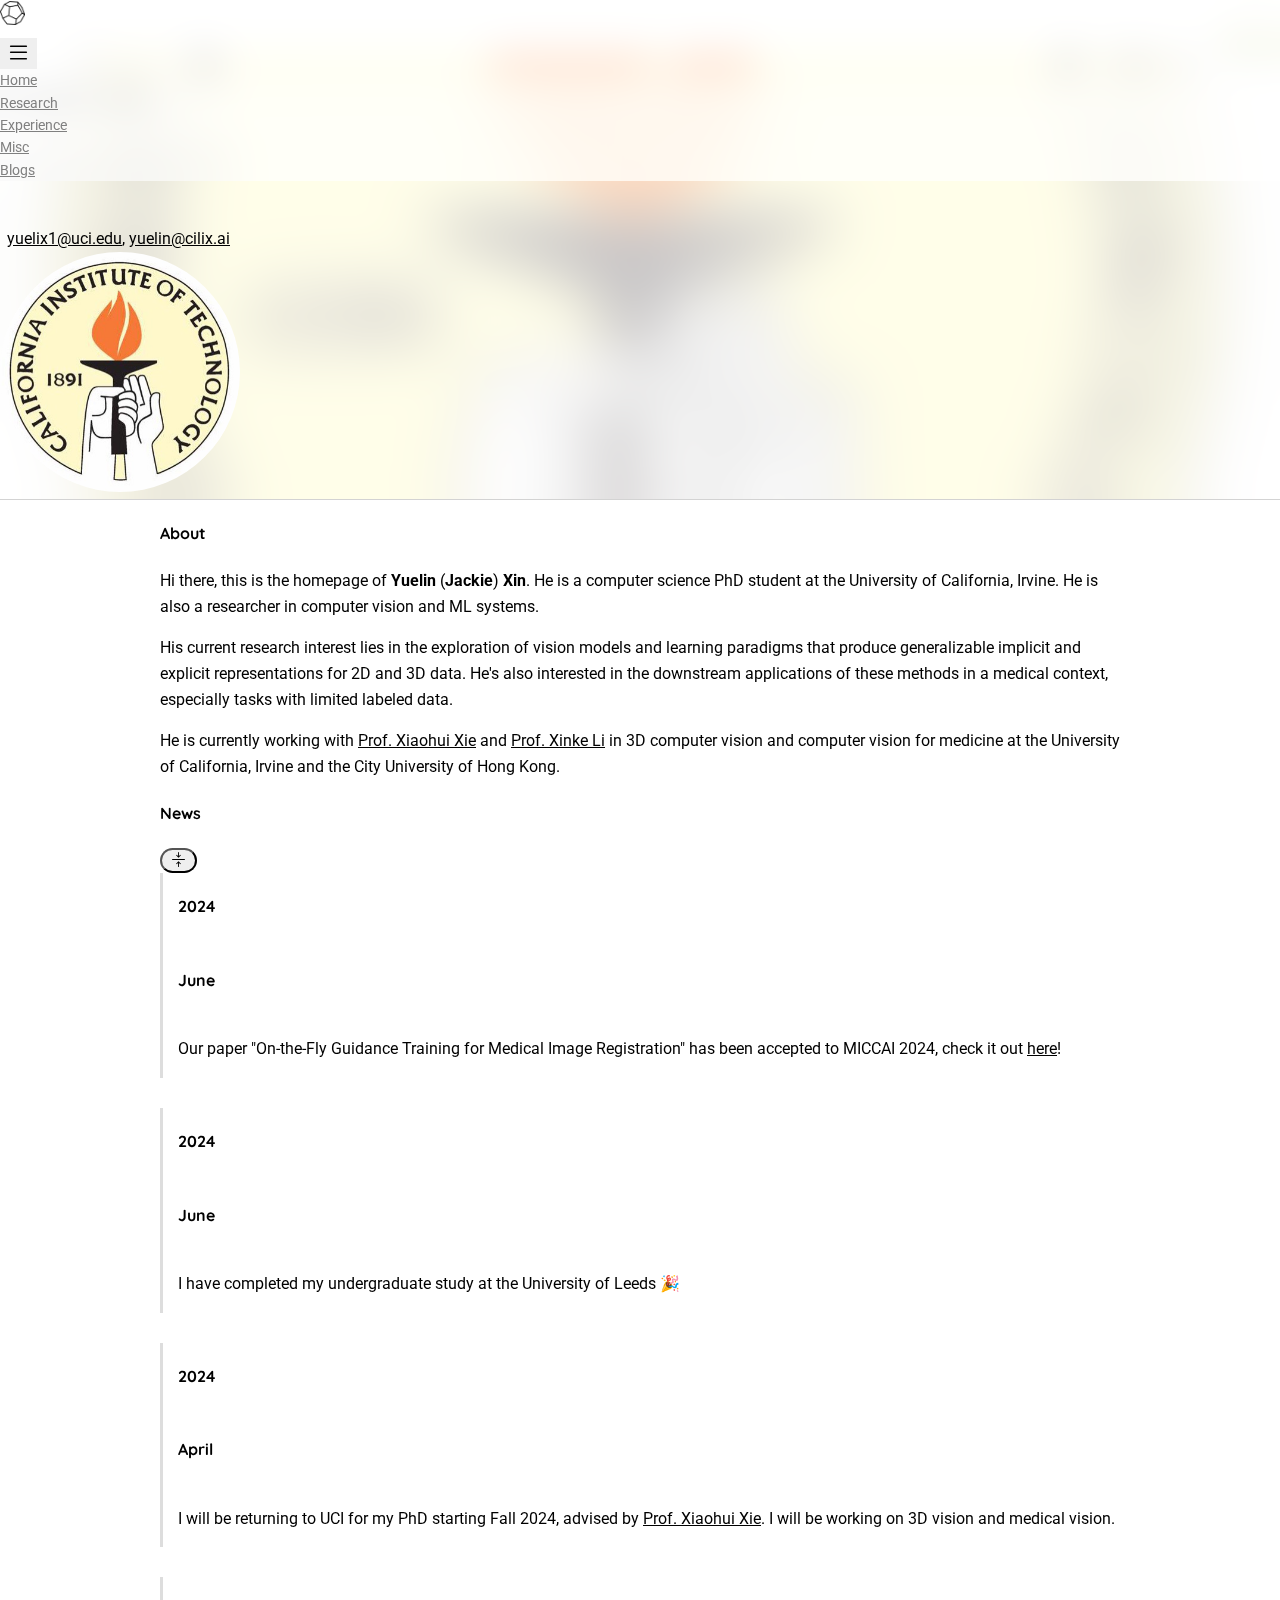
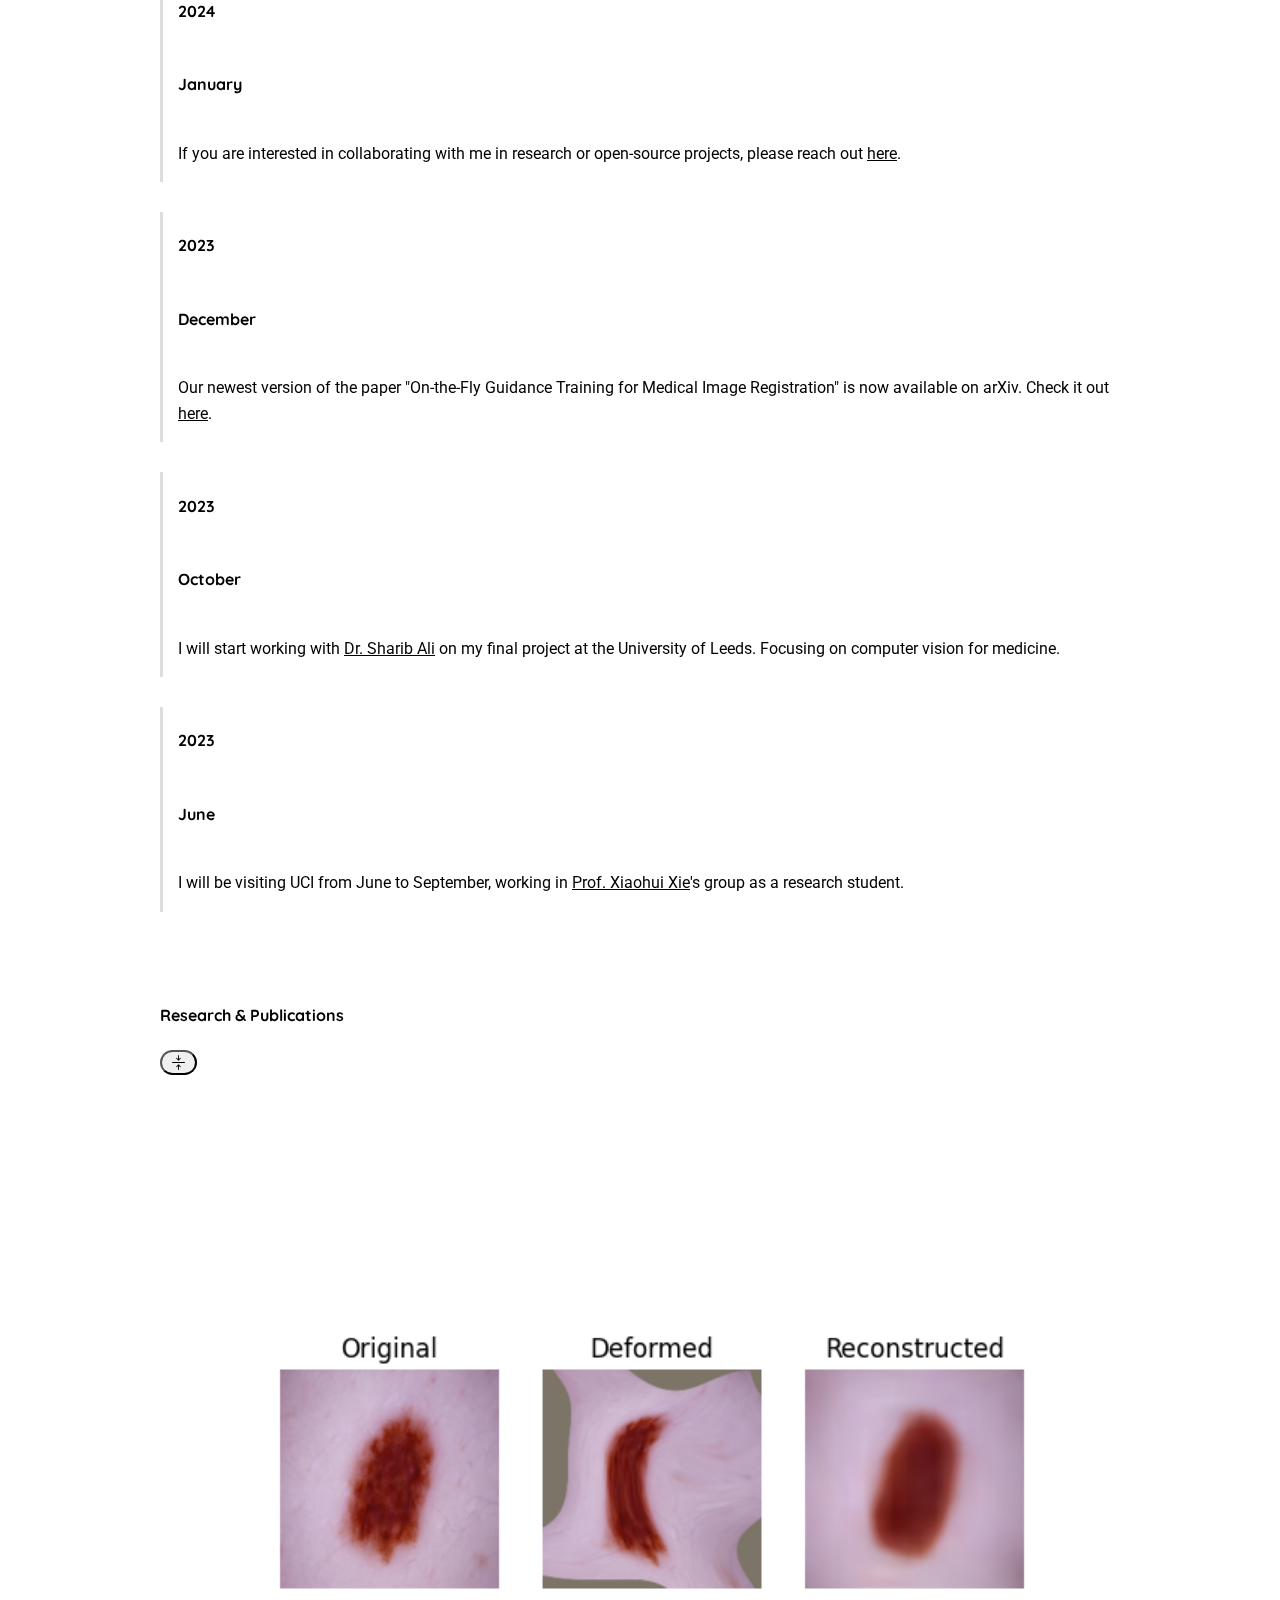
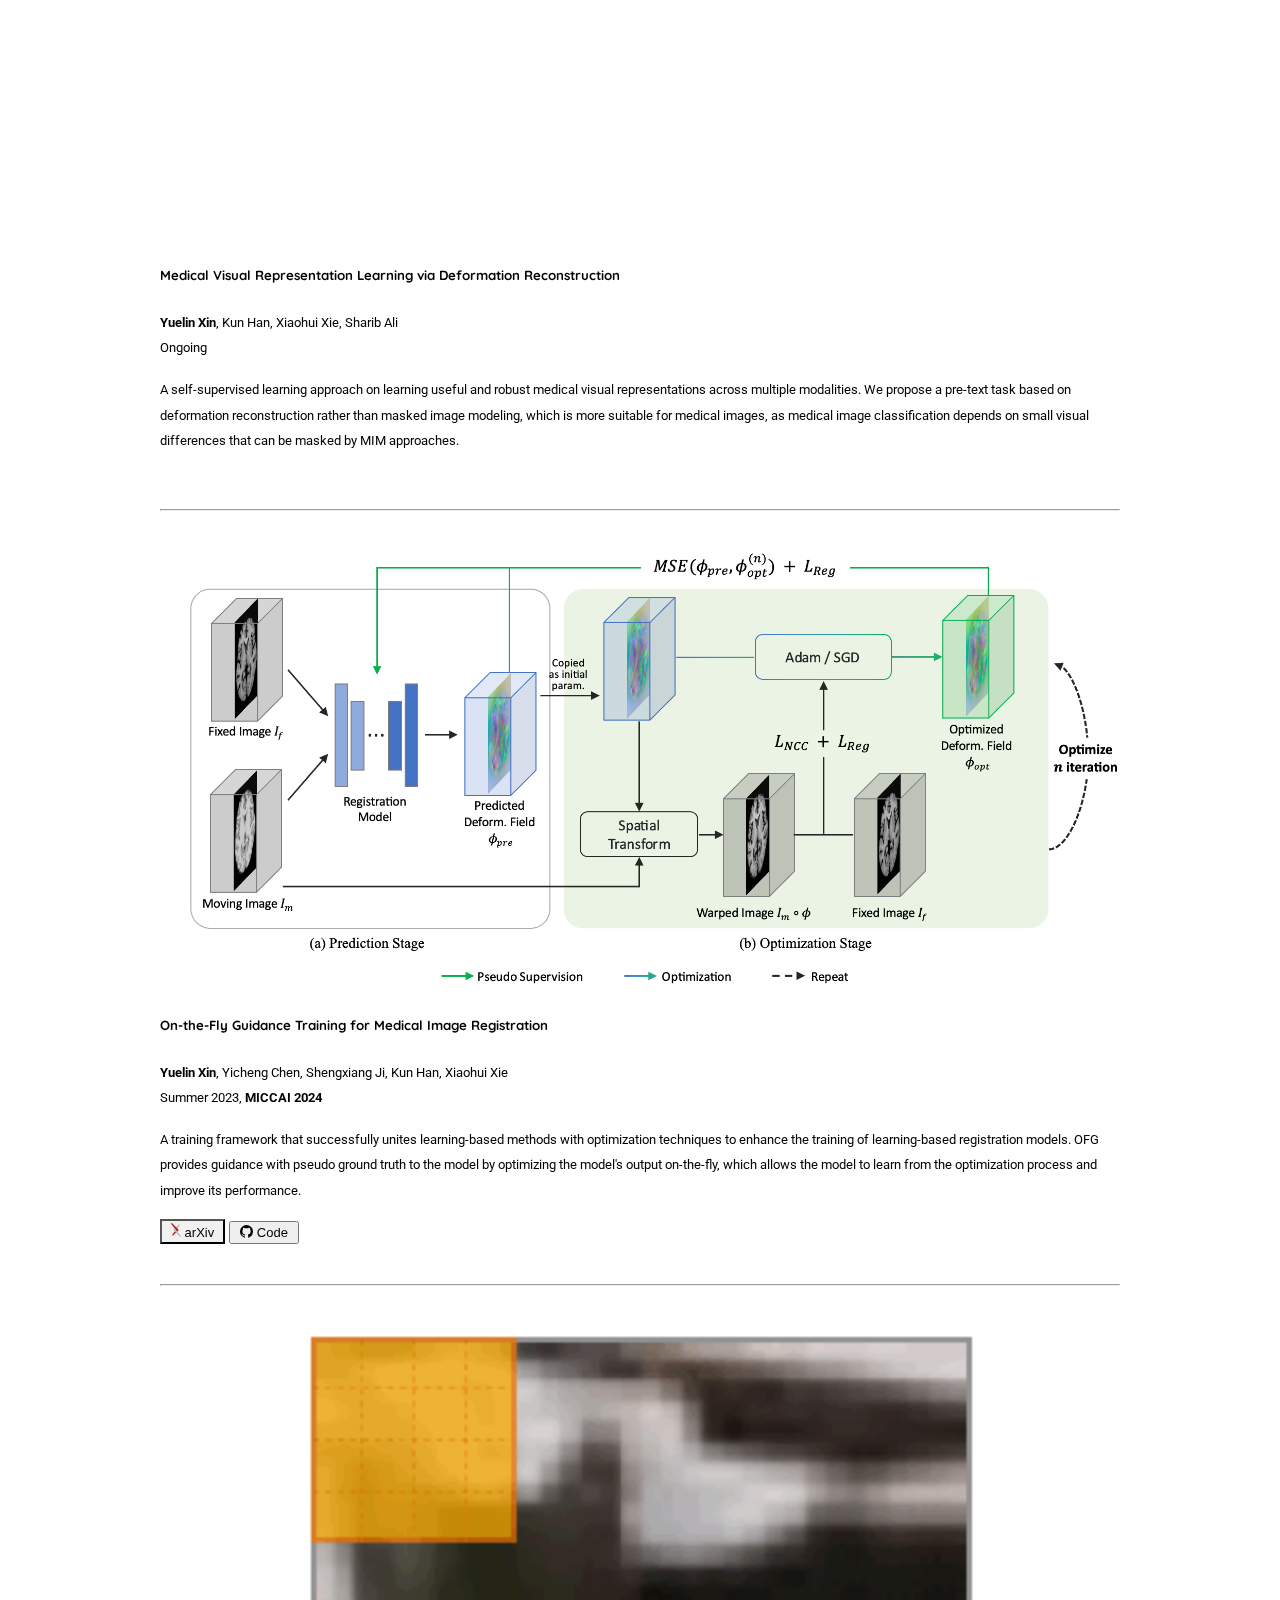
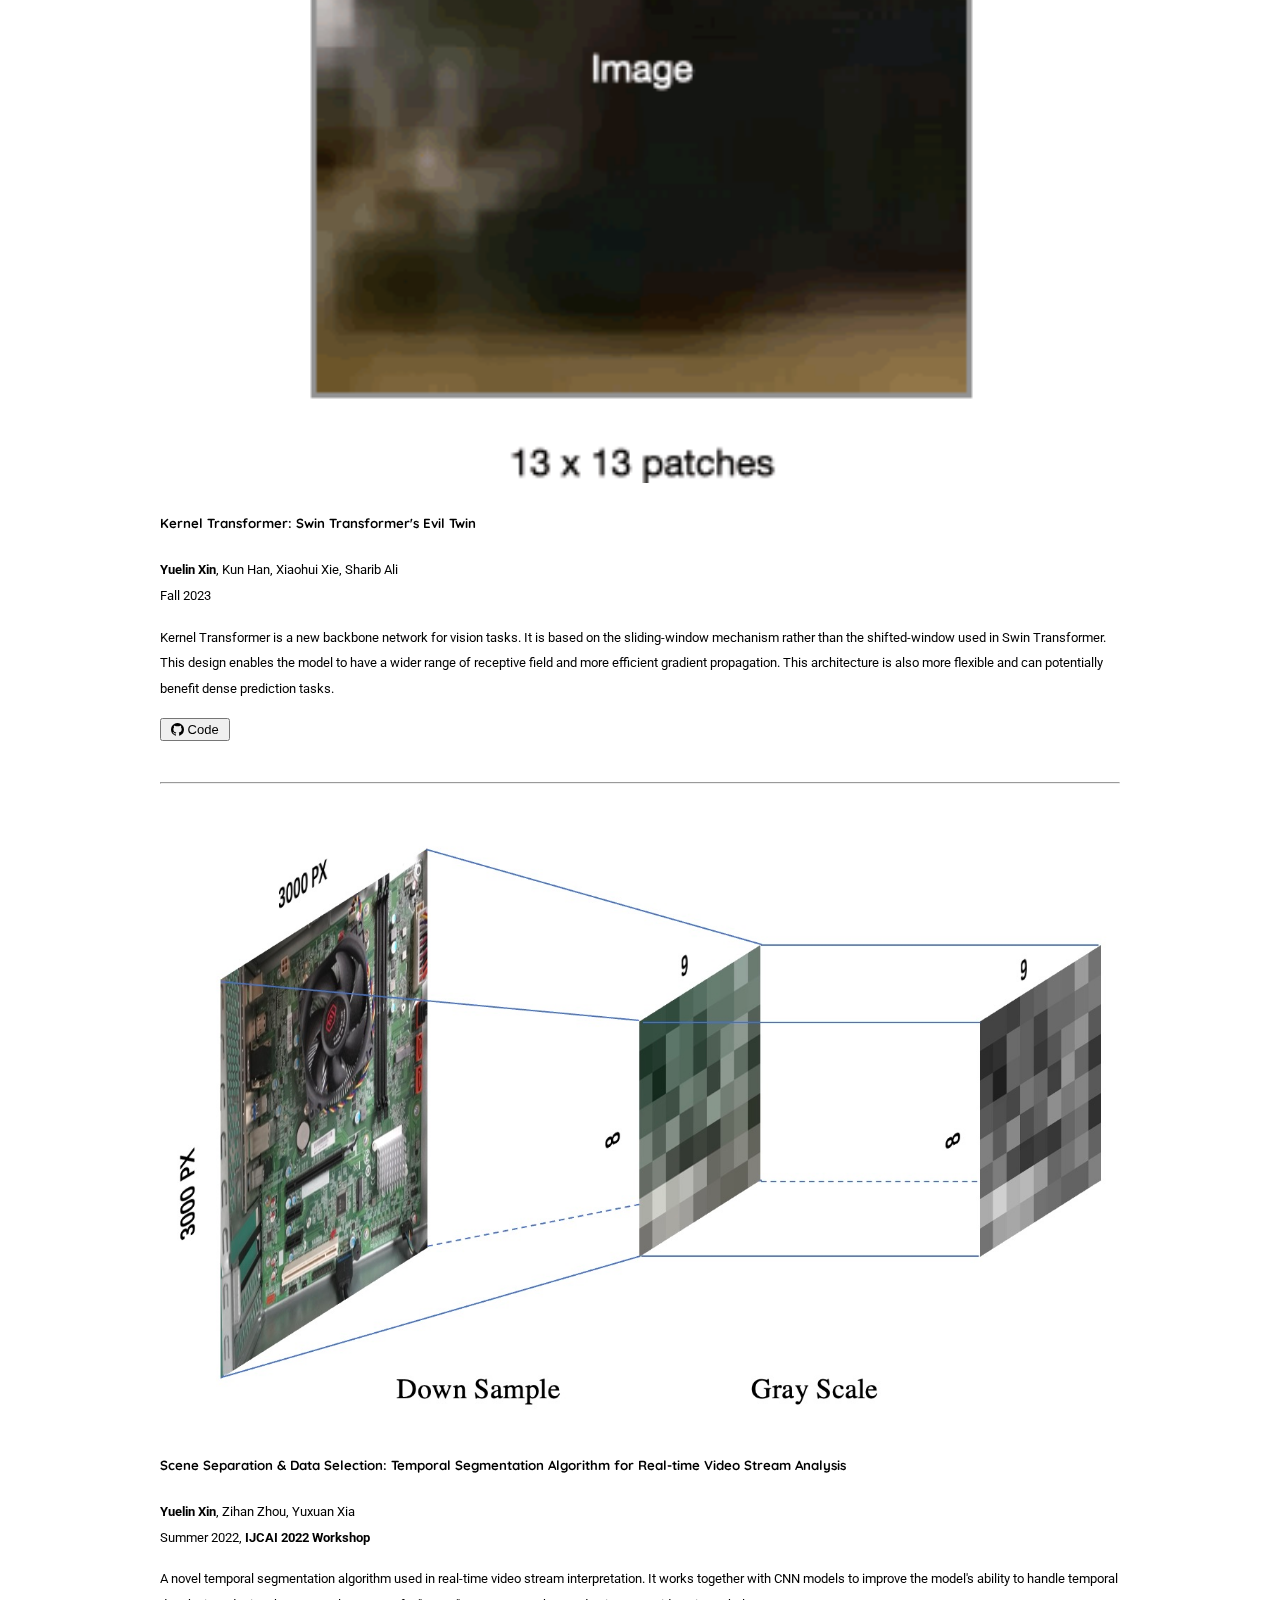
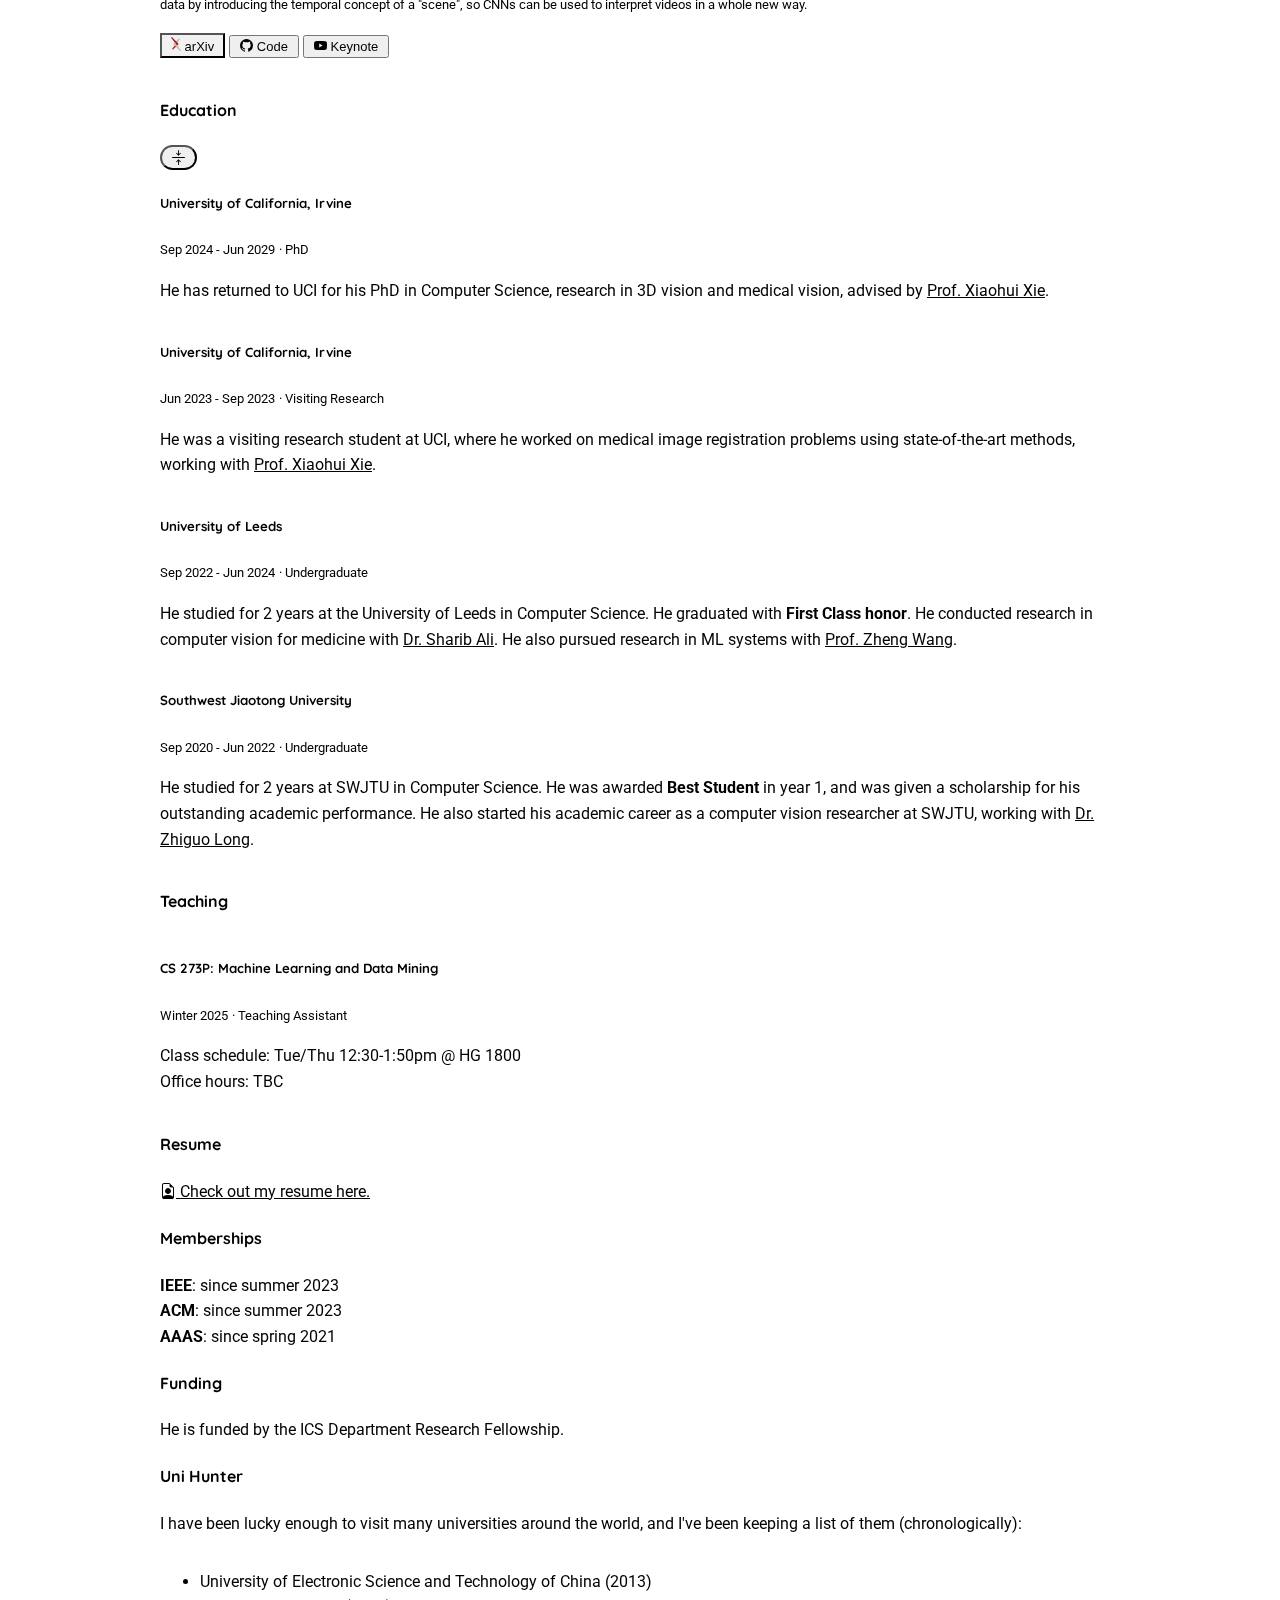
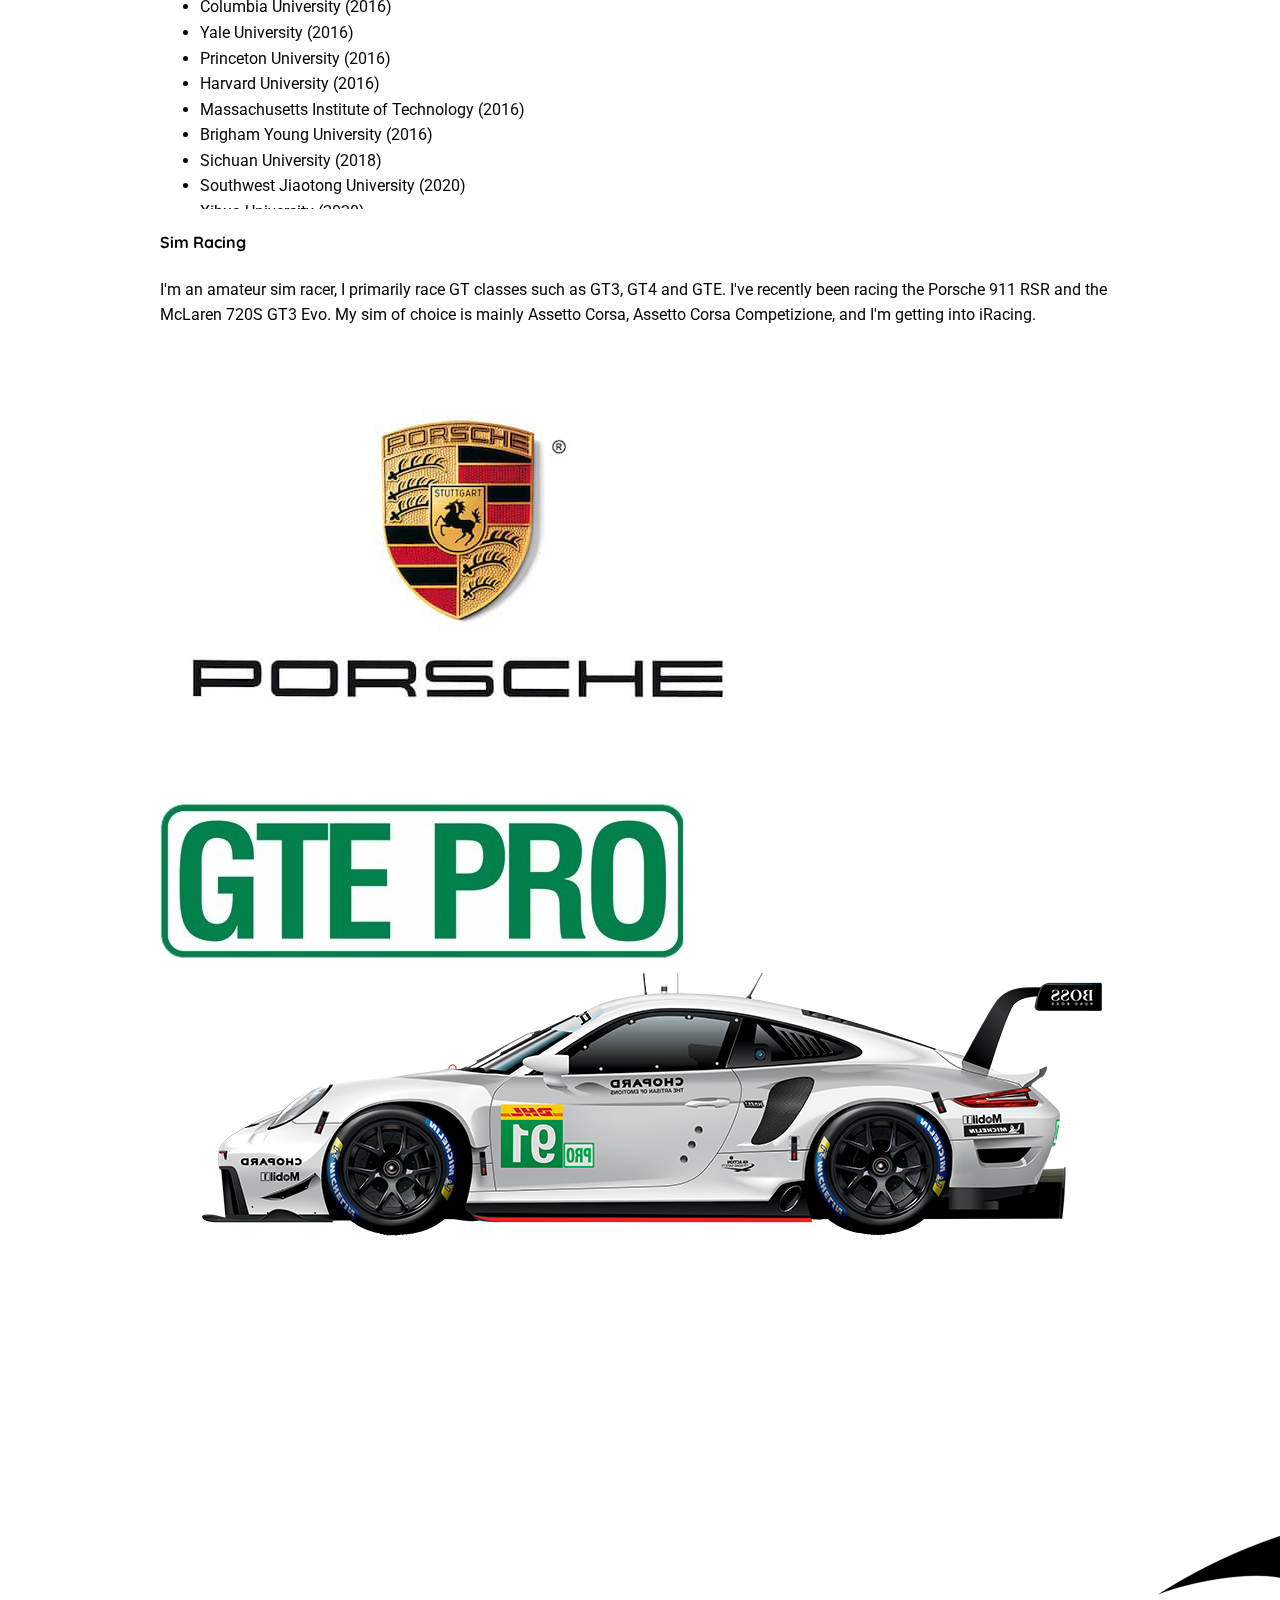
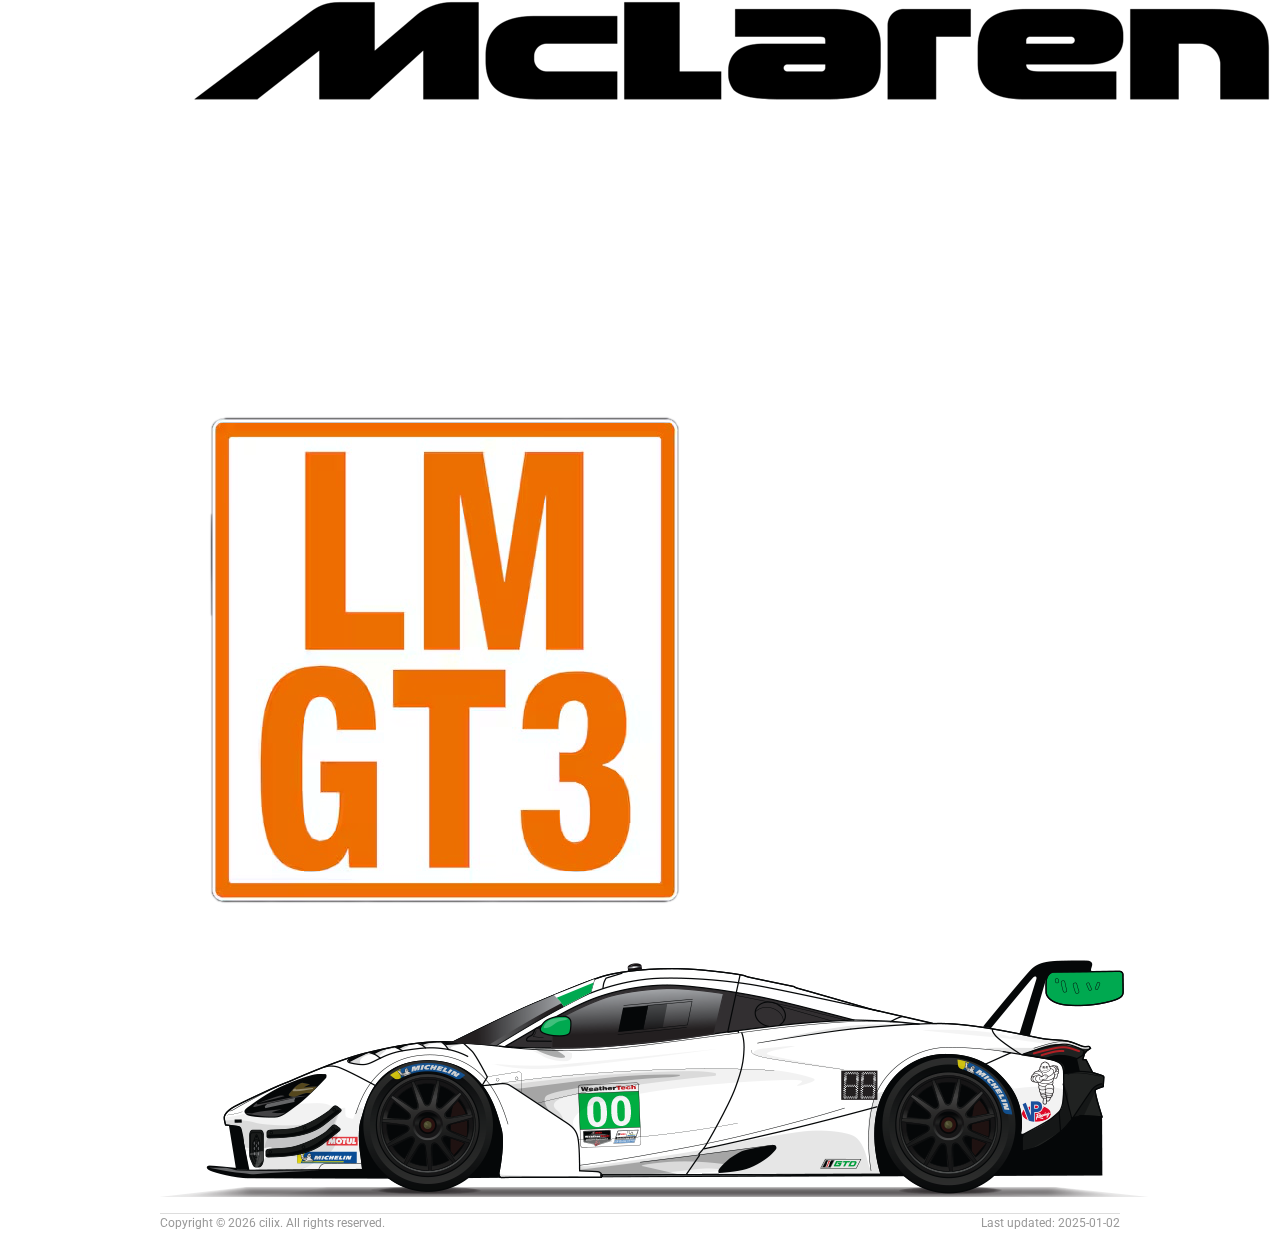
==== commit fe578051: "update style" ====
--- a/index.html
+++ b/index.html
@@ -26,7 +26,7 @@
             <div style="margin-left: 10px;">cilix</div>
         </a> -->
         <div>
-            <button class="navbar-toggler" id="menu-button" type="button" onclick="toggleMenu()" style="font-size: 26px;">
+            <button class="navbar-toggler me-2" id="menu-button" type="button" onclick="toggleMenu()" style="font-size: 25px;">
                 <i class="bi bi-list"></i>
             </button>
         </div>
@@ -578,7 +578,7 @@
                     cilix. All rights reserved.
                 </div>
                 <div class="update">
-                    Last updated: 2024-12-29
+                    Last updated: 2025-01-02
                 </div>
             </div>
         </div>
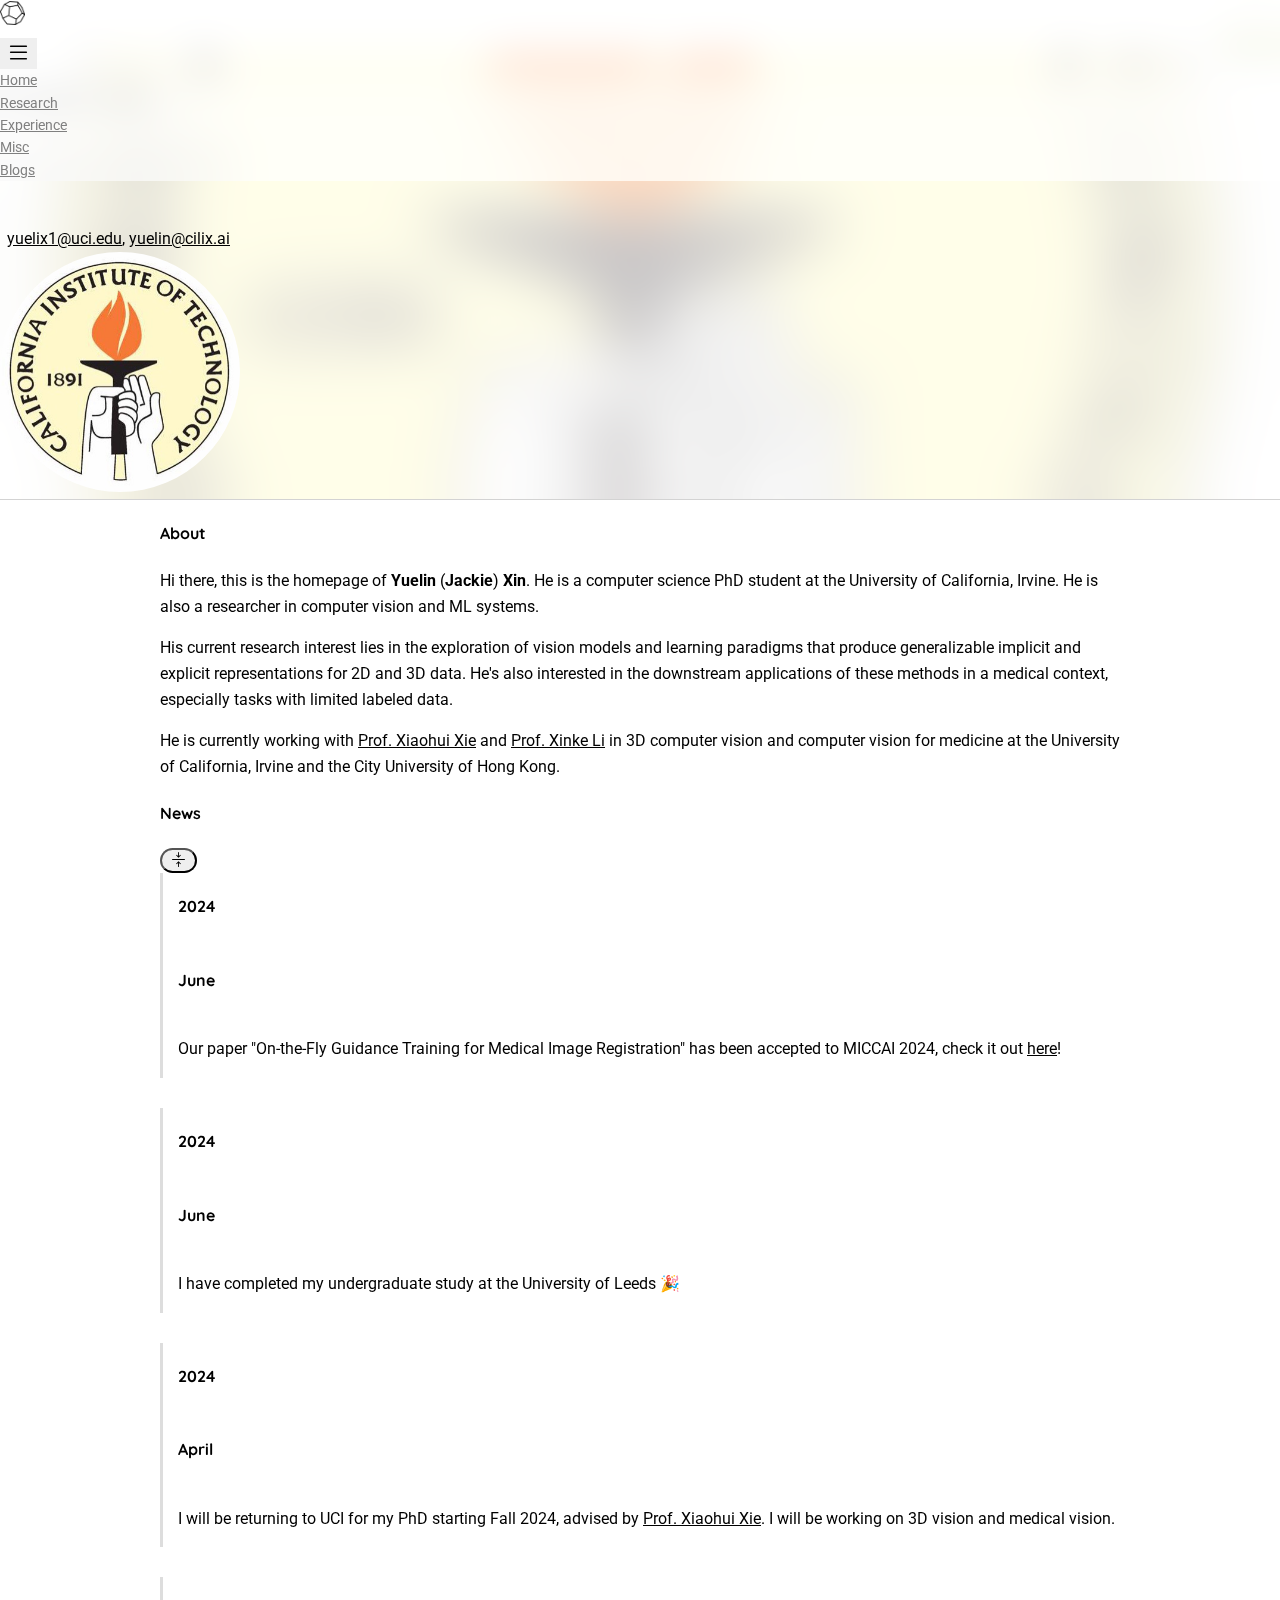
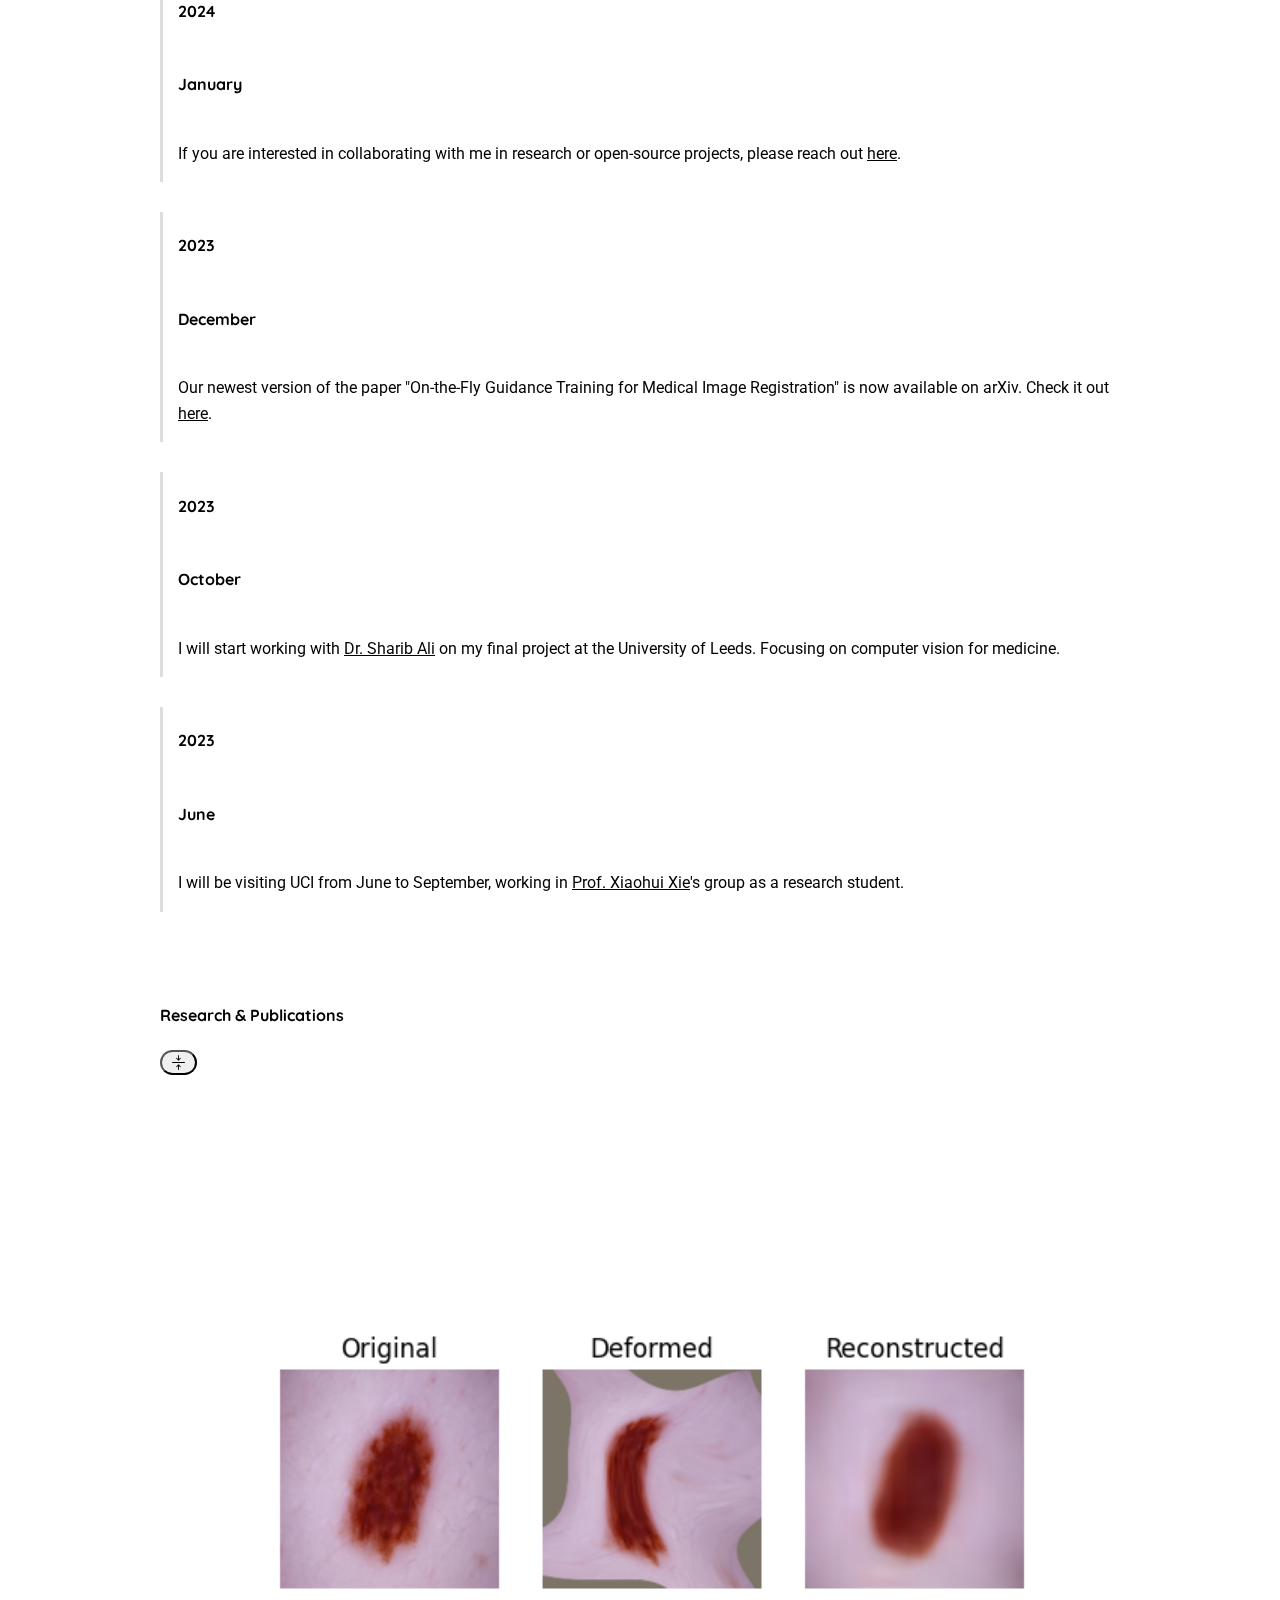
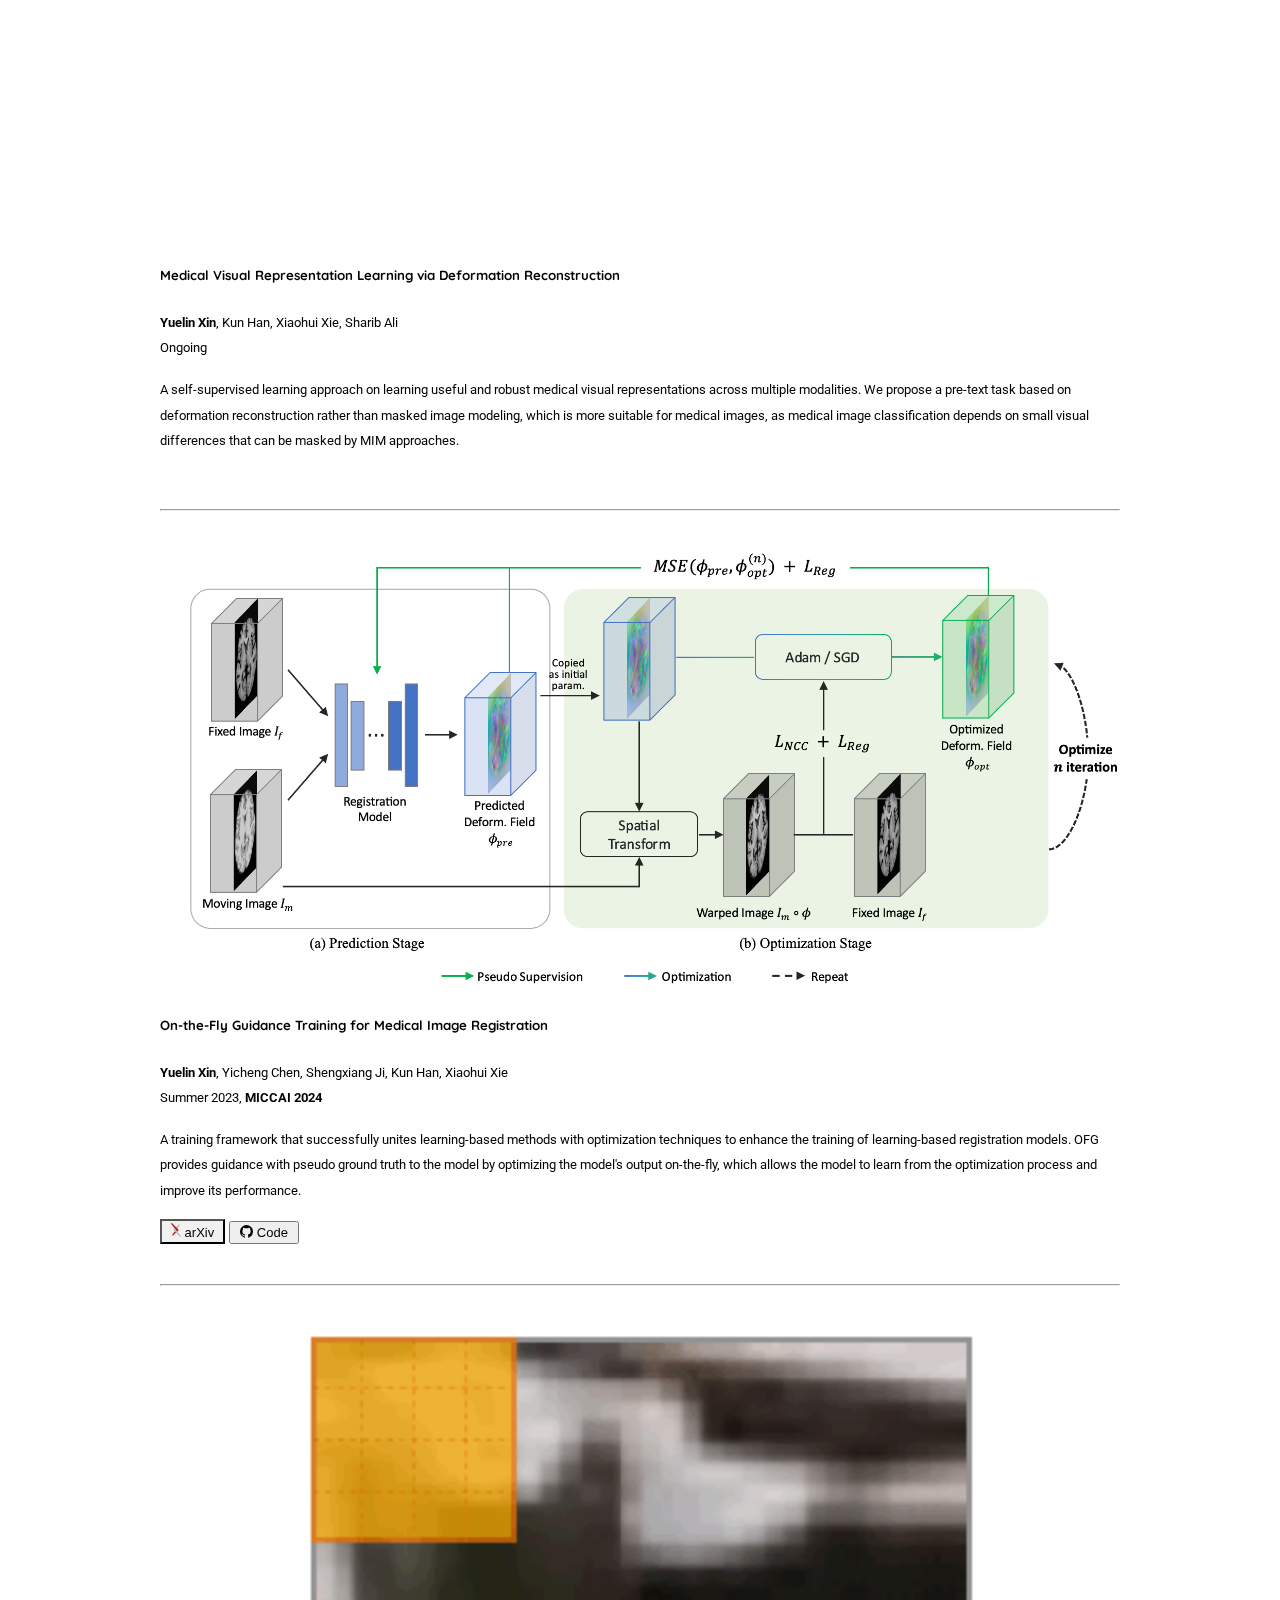
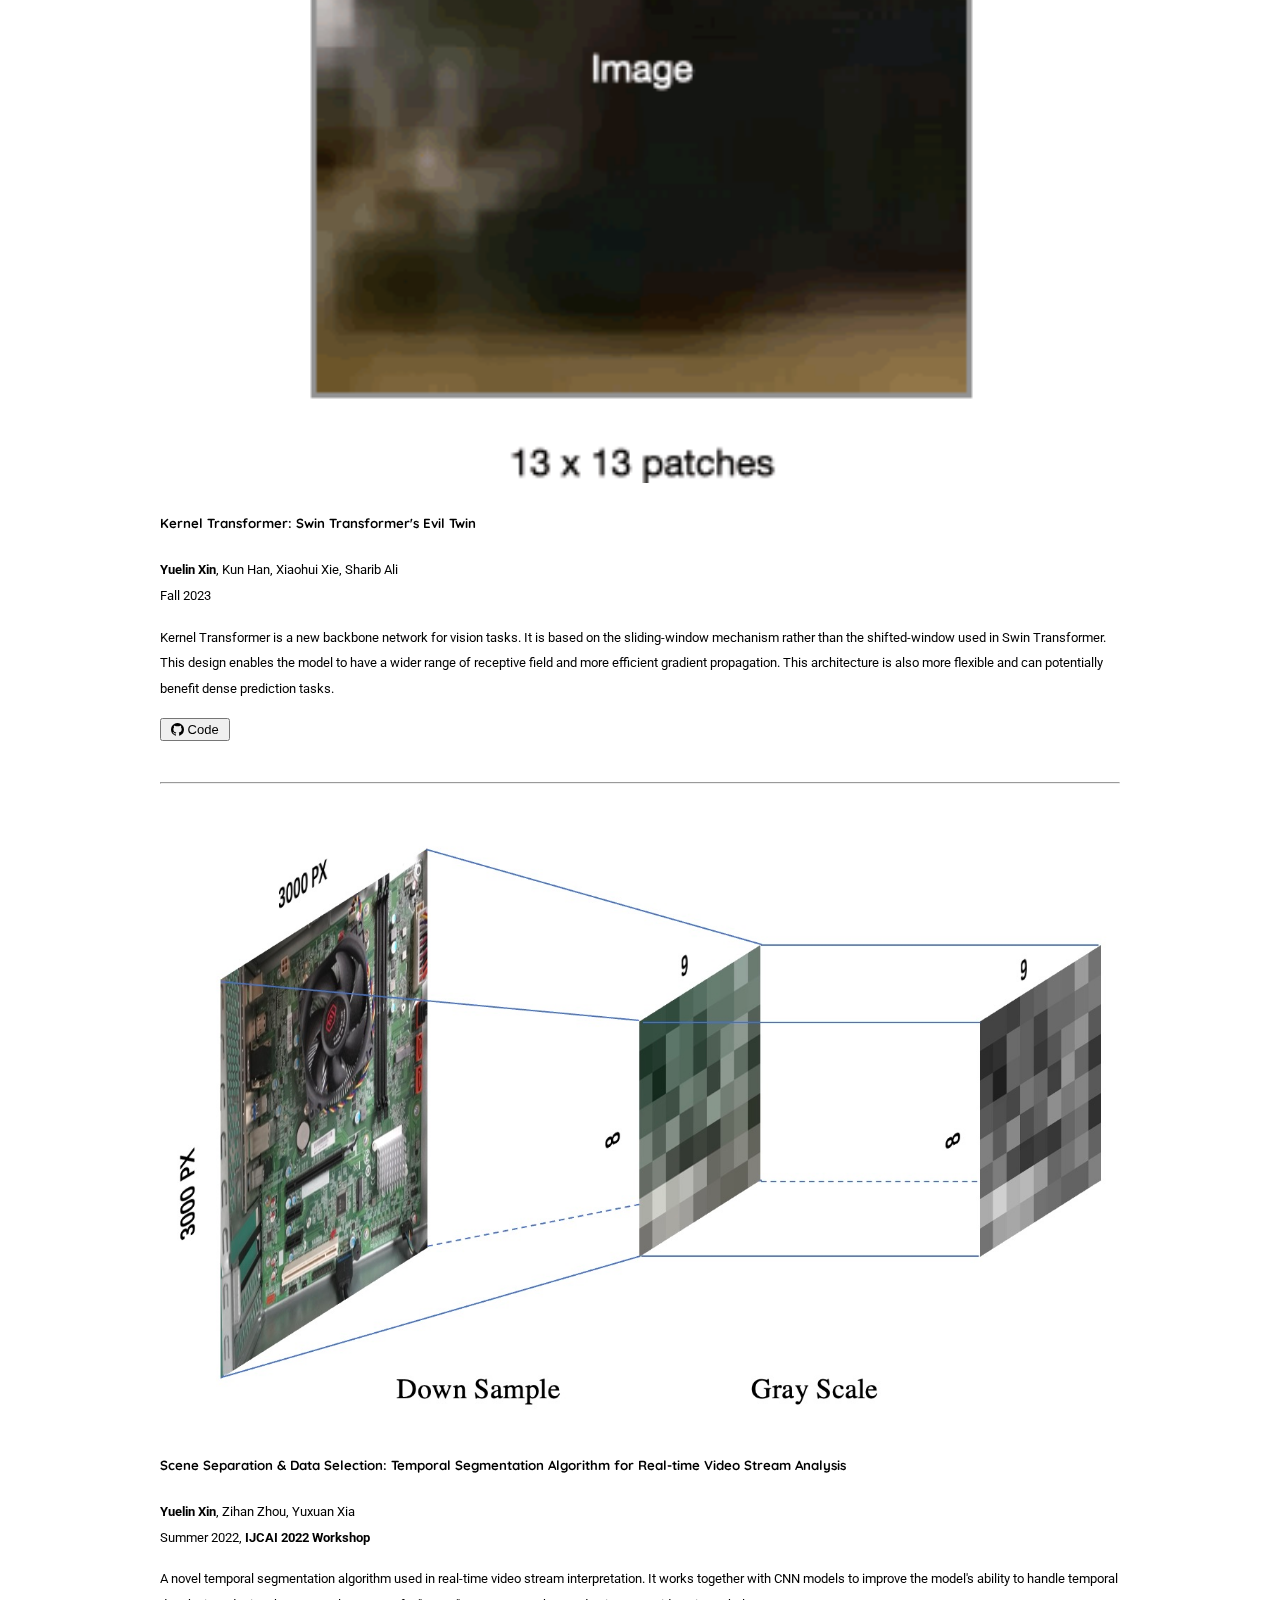
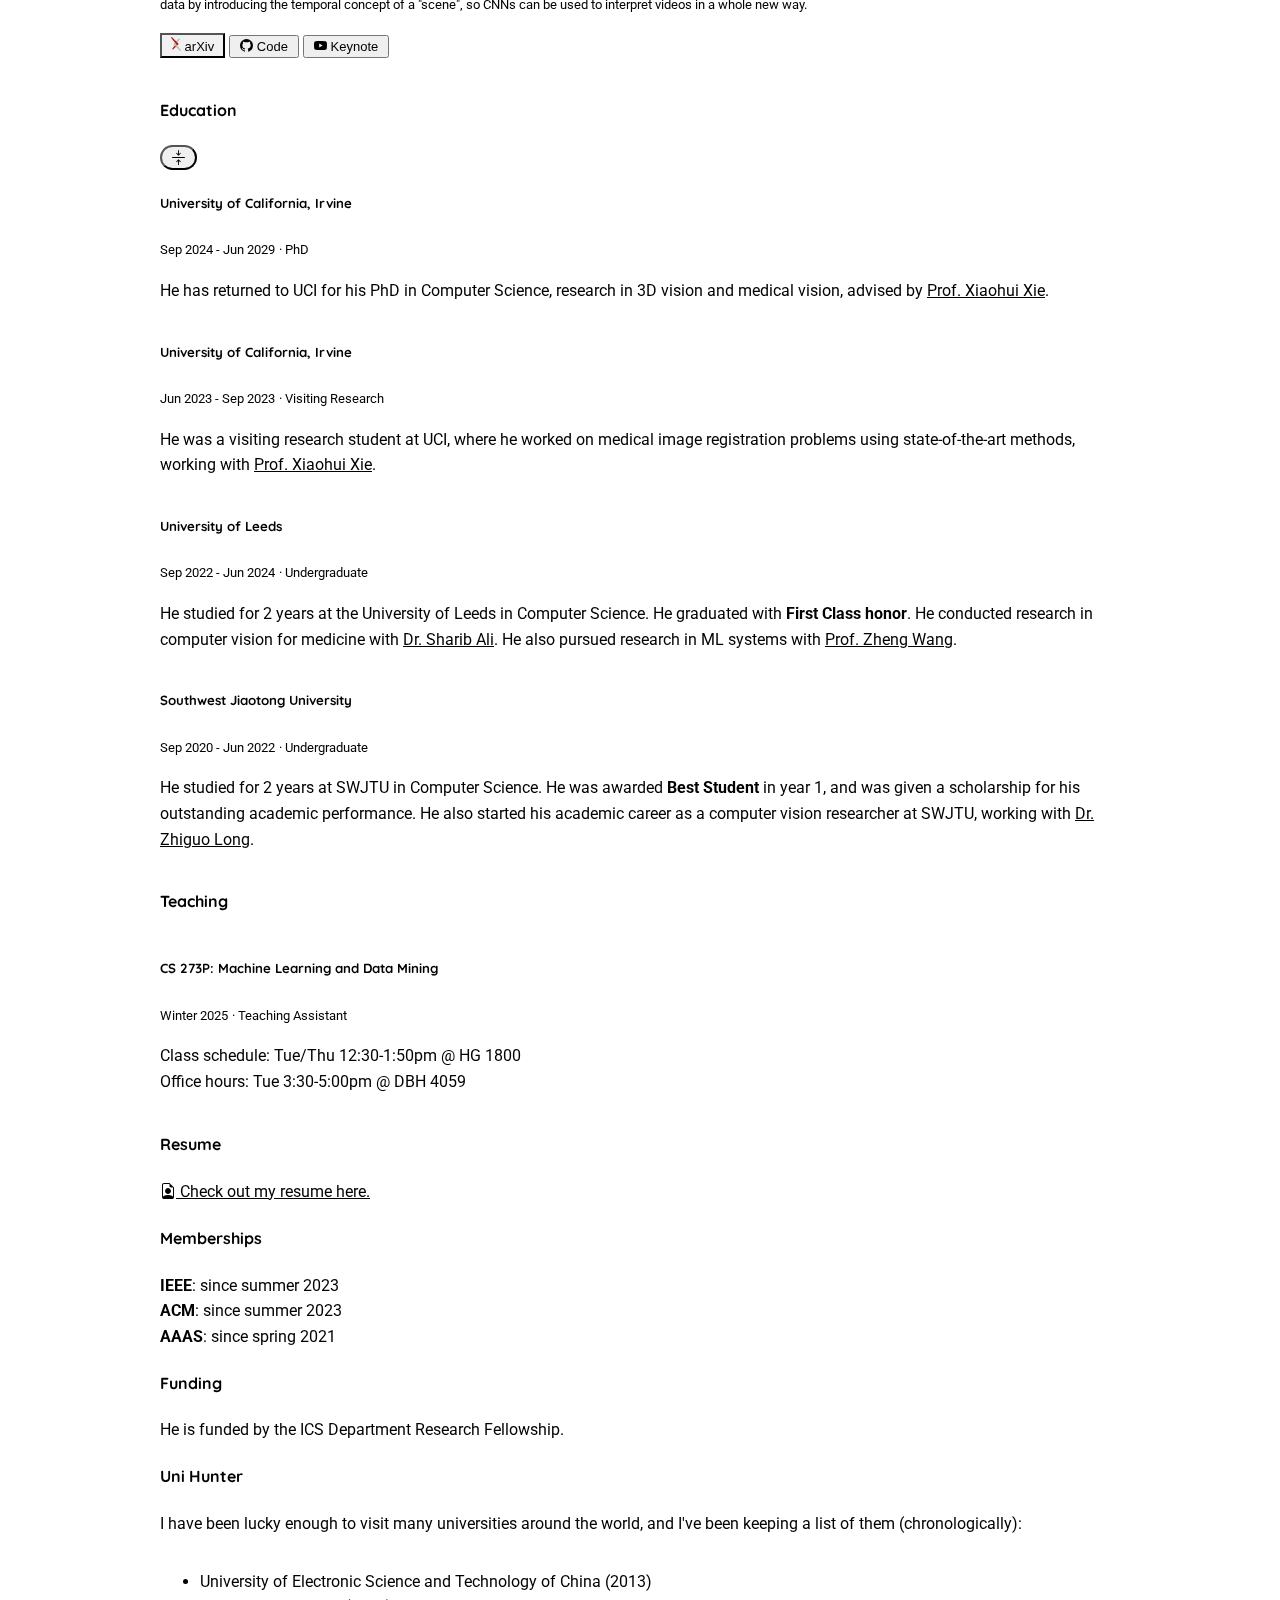
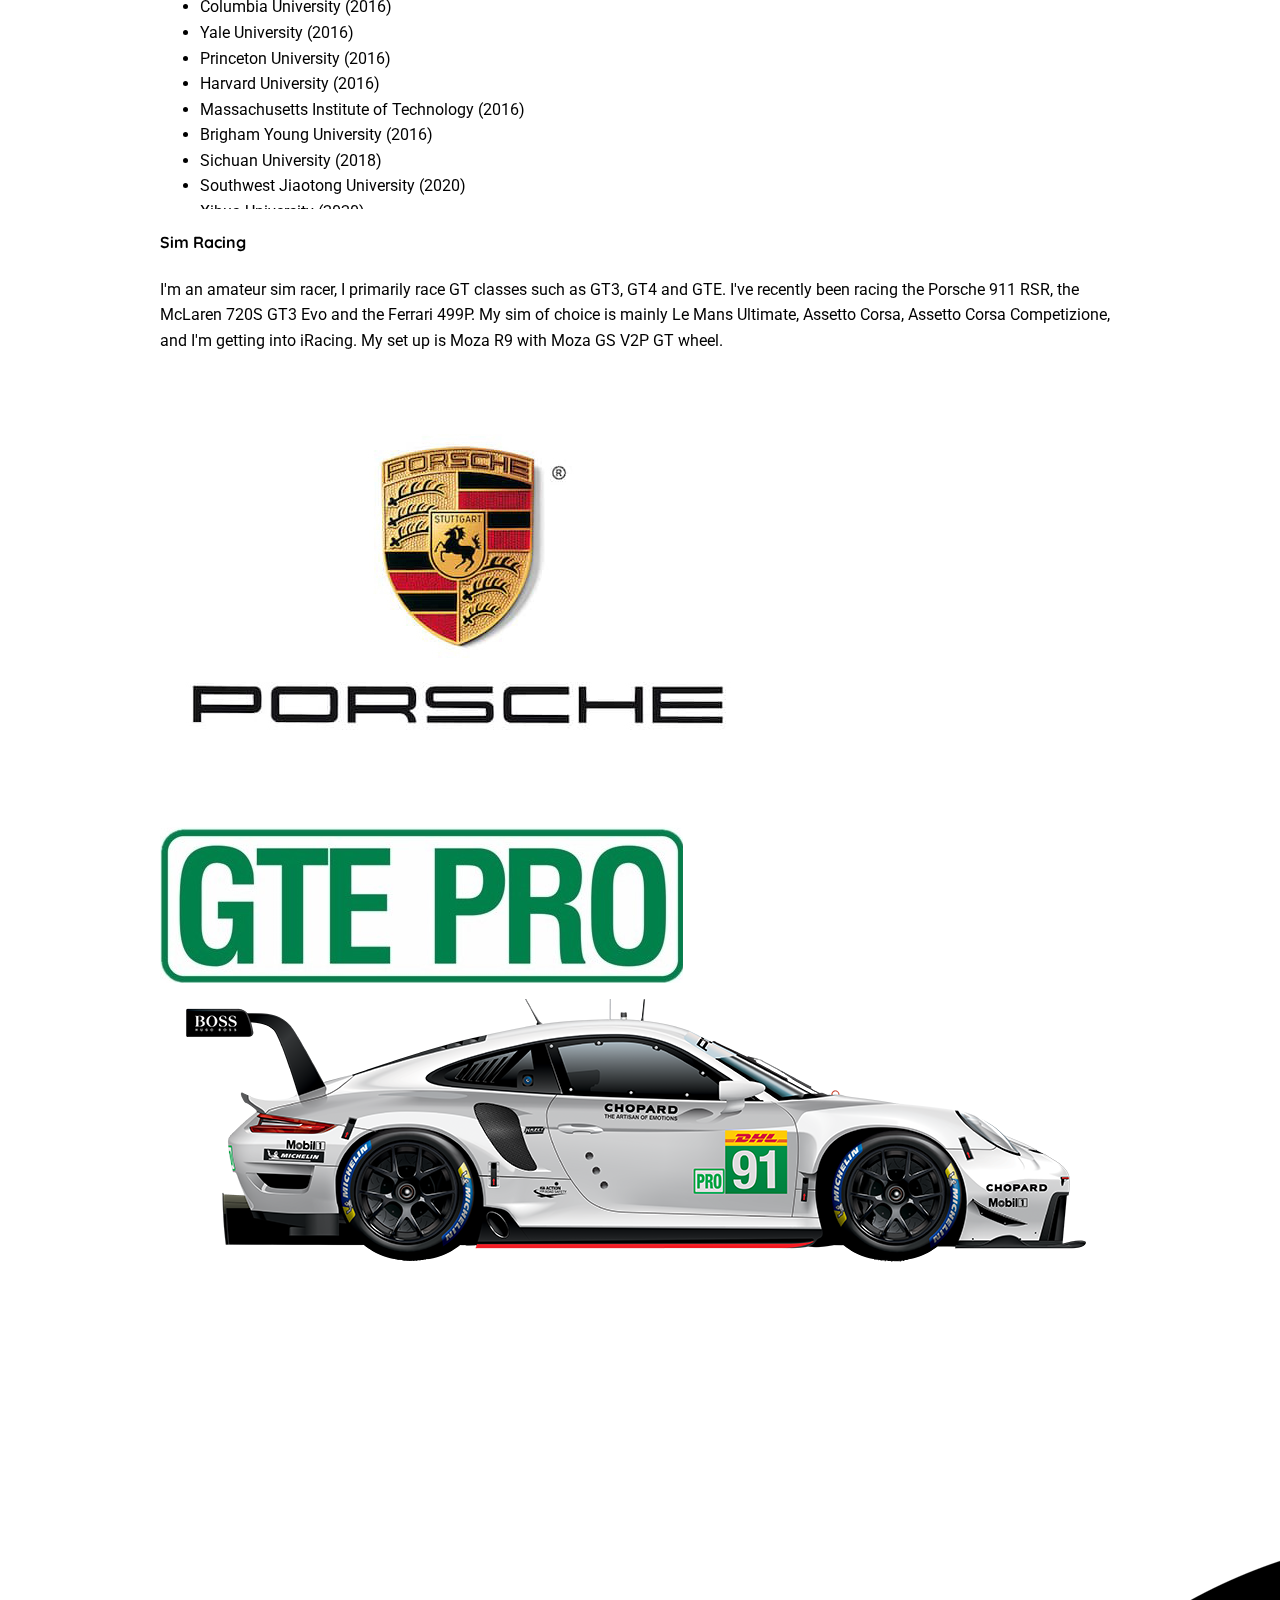
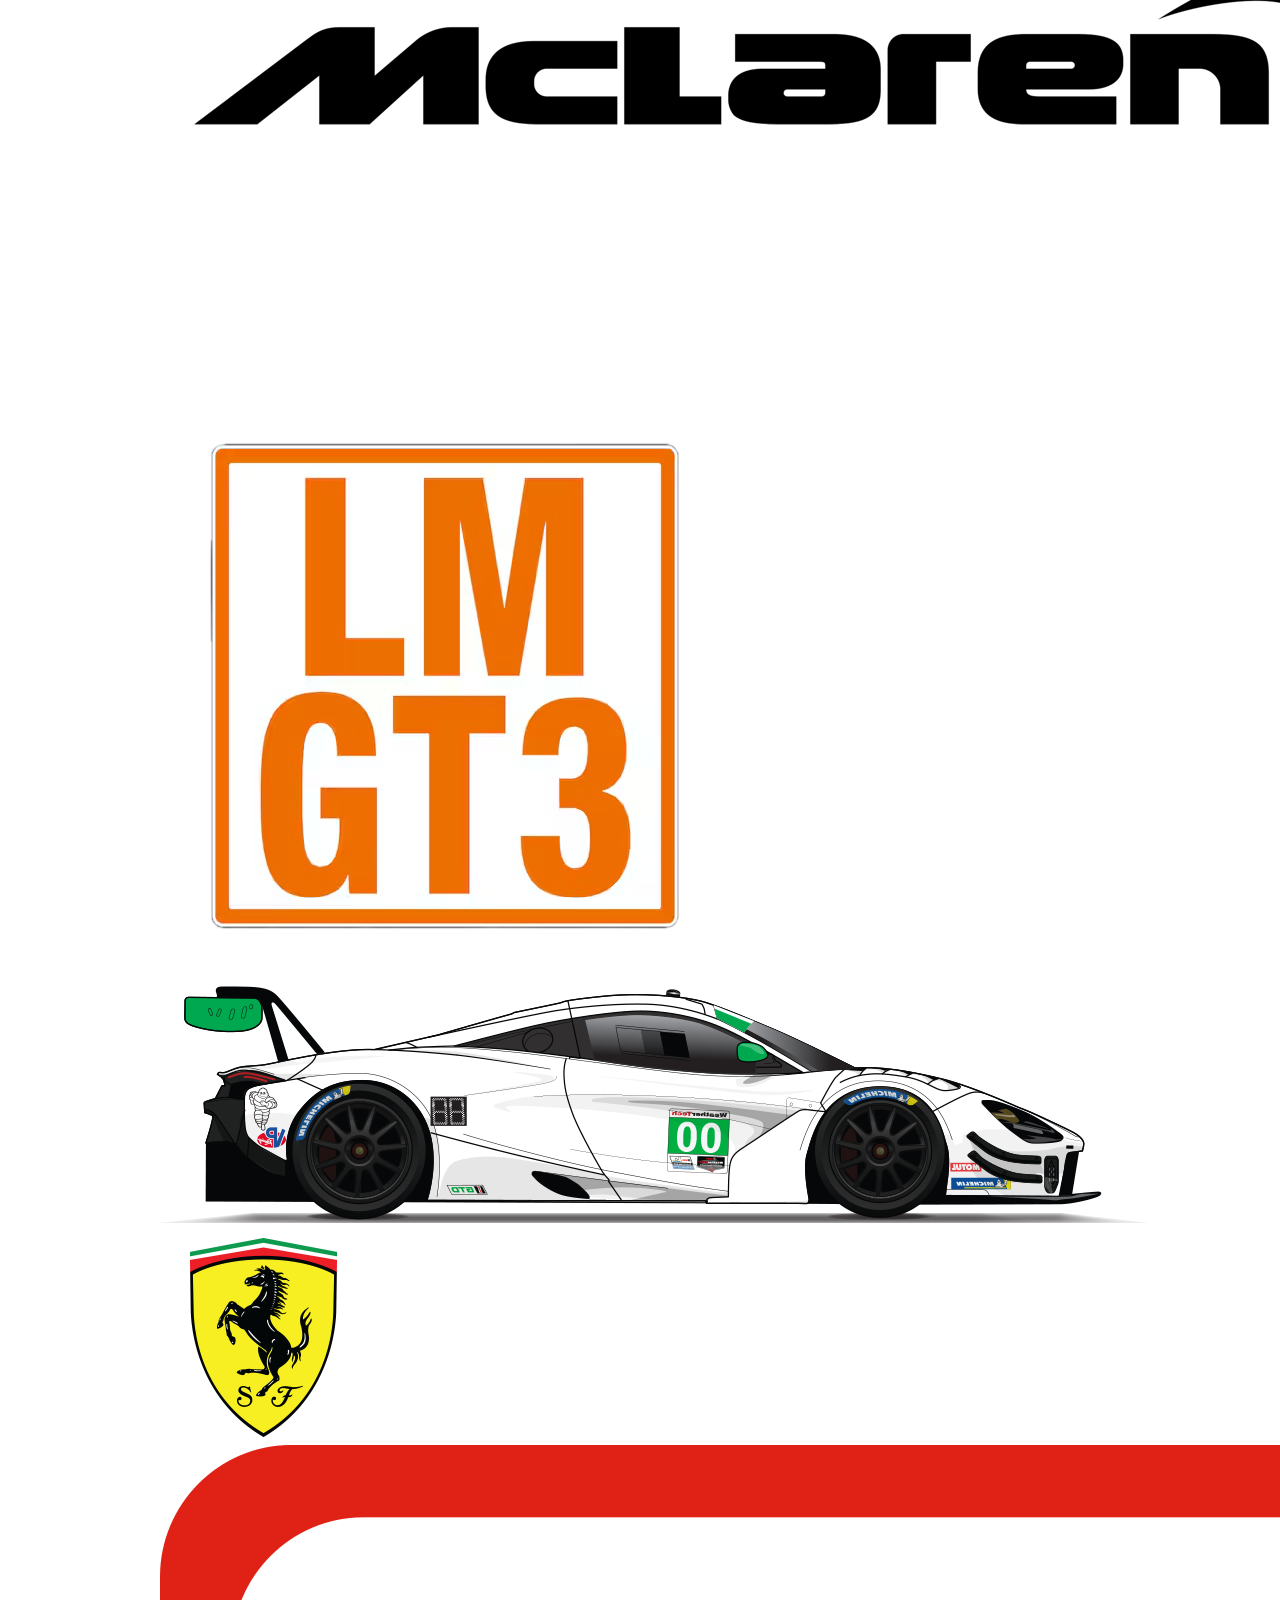
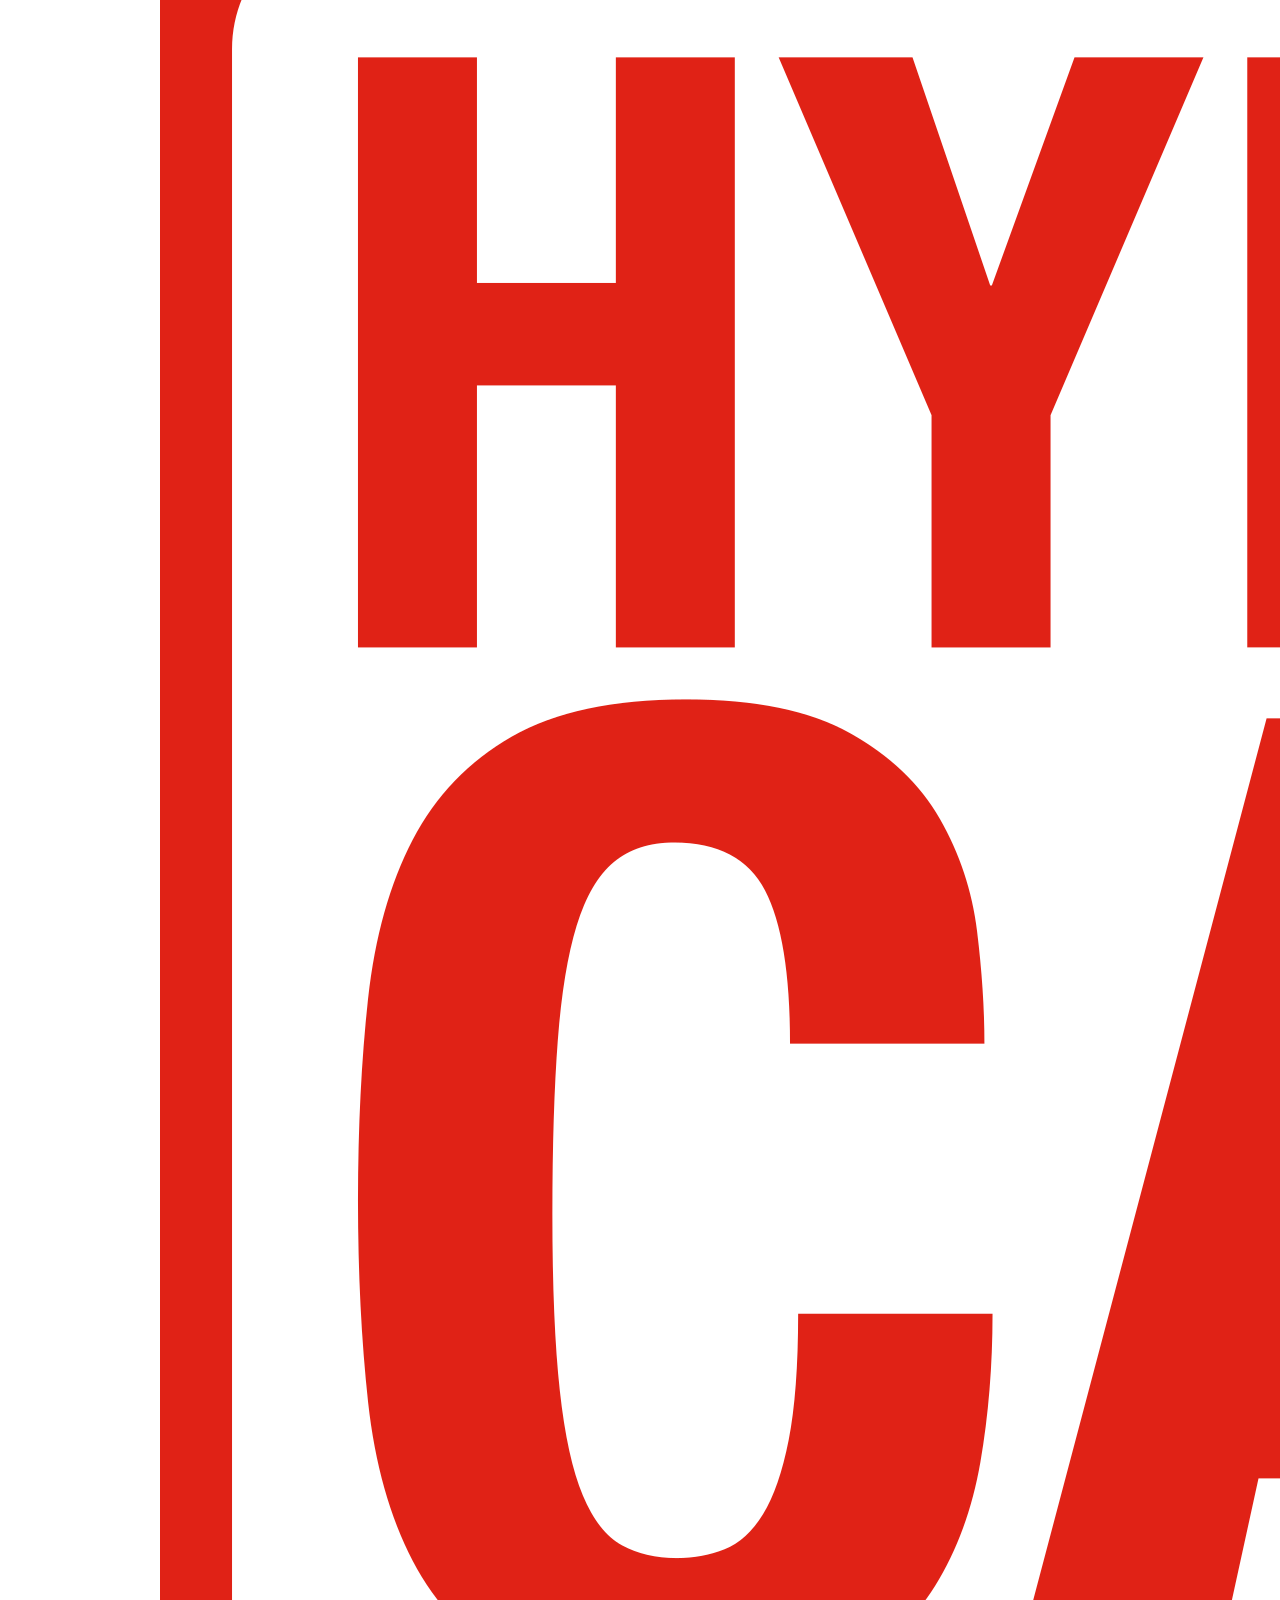
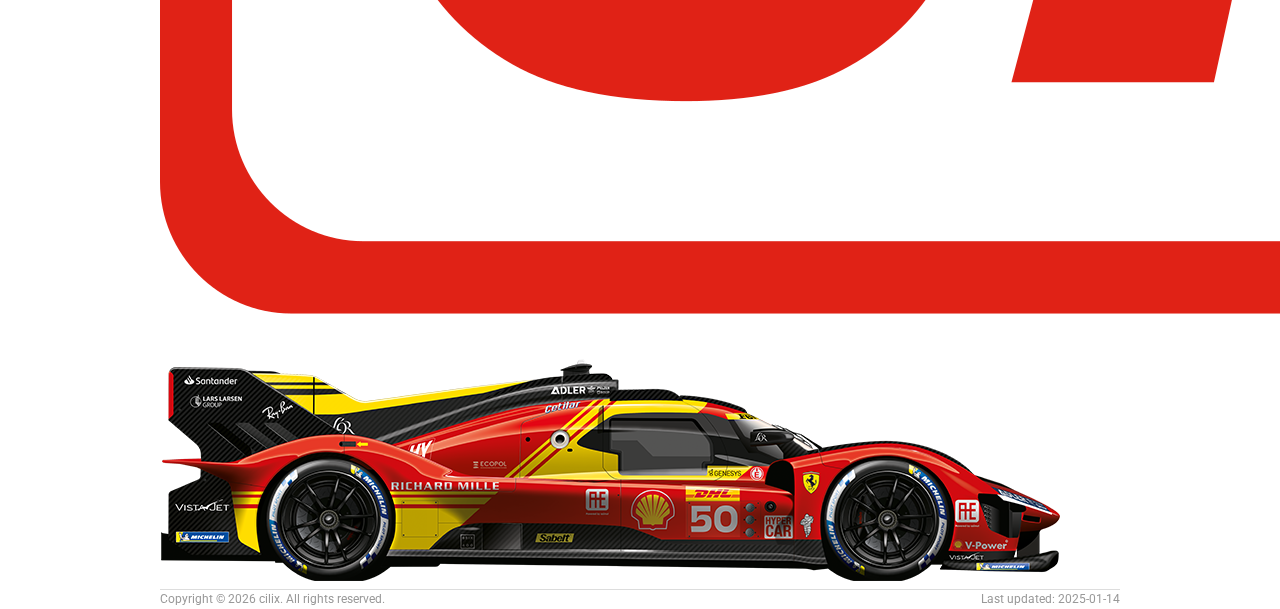
==== commit f8a01804: "update homepage" ====
--- a/index.html
+++ b/index.html
@@ -460,7 +460,7 @@
                             <img src="images/uci.png" alt="uci" class="school-logo">
                             <p class="card-text">
                                 Class schedule: Tue/Thu 12:30-1:50pm @ HG 1800 <br/>
-                                Office hours: TBC
+                                Office hours: Tue 3:30-5:00pm @ DBH 4059
                             </p>
                             </div>
                         </div>
@@ -543,8 +543,9 @@
                         <h4>Sim Racing</h4>
                         <p>
                             I'm an amateur sim racer, I primarily race GT classes such as GT3, GT4 and GTE. 
-                            I've recently been racing the Porsche 911 RSR and the McLaren 720S GT3 Evo.
-                            My sim of choice is mainly Assetto Corsa, Assetto Corsa Competizione, and I'm getting into iRacing. 
+                            I've recently been racing the Porsche 911 RSR, the McLaren 720S GT3 Evo and the Ferrari 499P.
+                            My sim of choice is mainly Le Mans Ultimate, Assetto Corsa, Assetto Corsa Competizione, and I'm getting into iRacing. 
+                            My set up is Moza R9 with Moza GS V2P GT wheel.
                         </p>
                         <div class="row justify-content-center align-items-center">
                             <div class="col-2 text-center">
@@ -564,6 +565,15 @@
                             </div>
                             <div class="col-8 text-center">
                                 <img src="images/mclaren_720s_gt3_evo.png" alt="mclaren_720s_gt3_evo" class="w-100">
+                            </div>
+                            <div class="col-2 text-center">
+                                <img src="images/ferrari-logo.png" alt="ferrari_logo" class="w-50">
+                            </div>
+                            <div class="col-2 text-center">
+                                <img src="images/hypercar.png" alt="hypercar" class="w-75">
+                            </div>
+                            <div class="col-8 text-center">
+                                <img src="images/ferrari-499p.png" alt="ferrari-499p" class="w-100">
                             </div>
                         </div>
                     </div>
@@ -578,7 +588,7 @@
                     cilix. All rights reserved.
                 </div>
                 <div class="update">
-                    Last updated: 2025-01-02
+                    Last updated: 2025-01-14
                 </div>
             </div>
         </div>
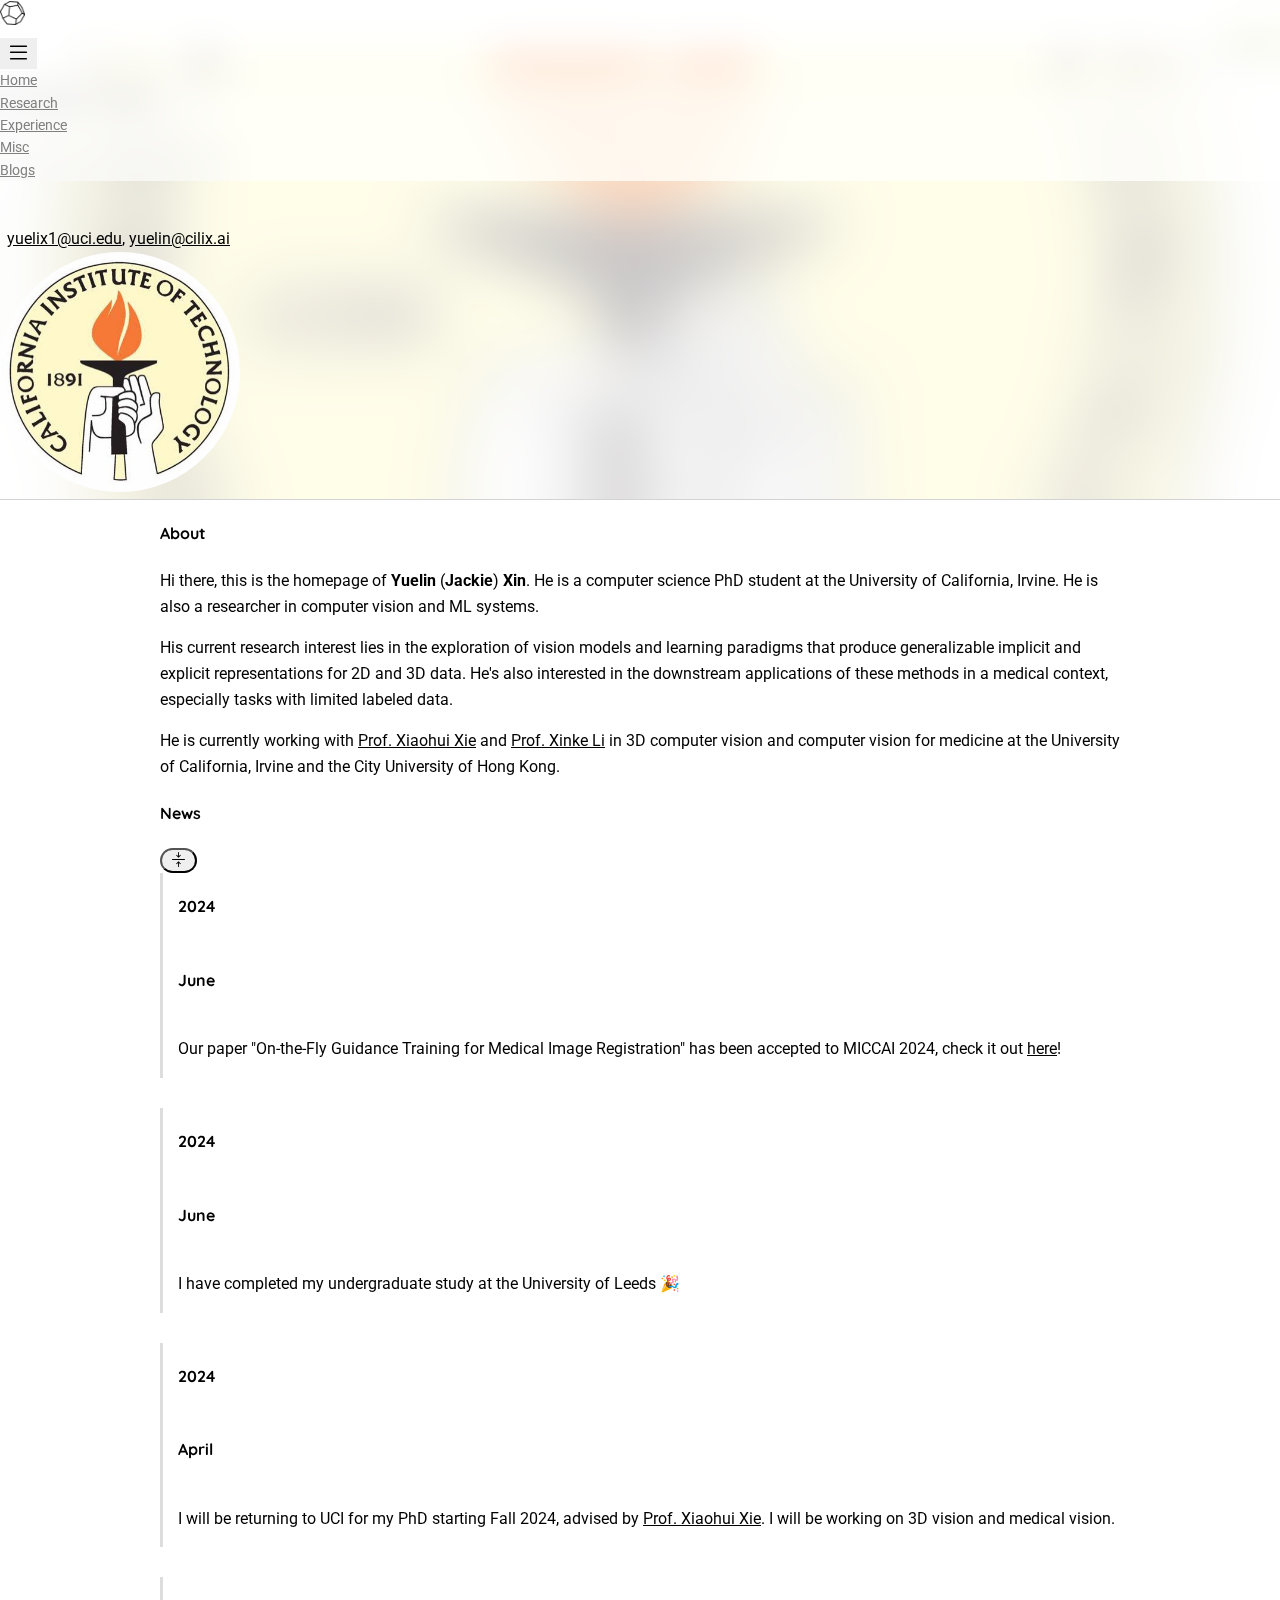
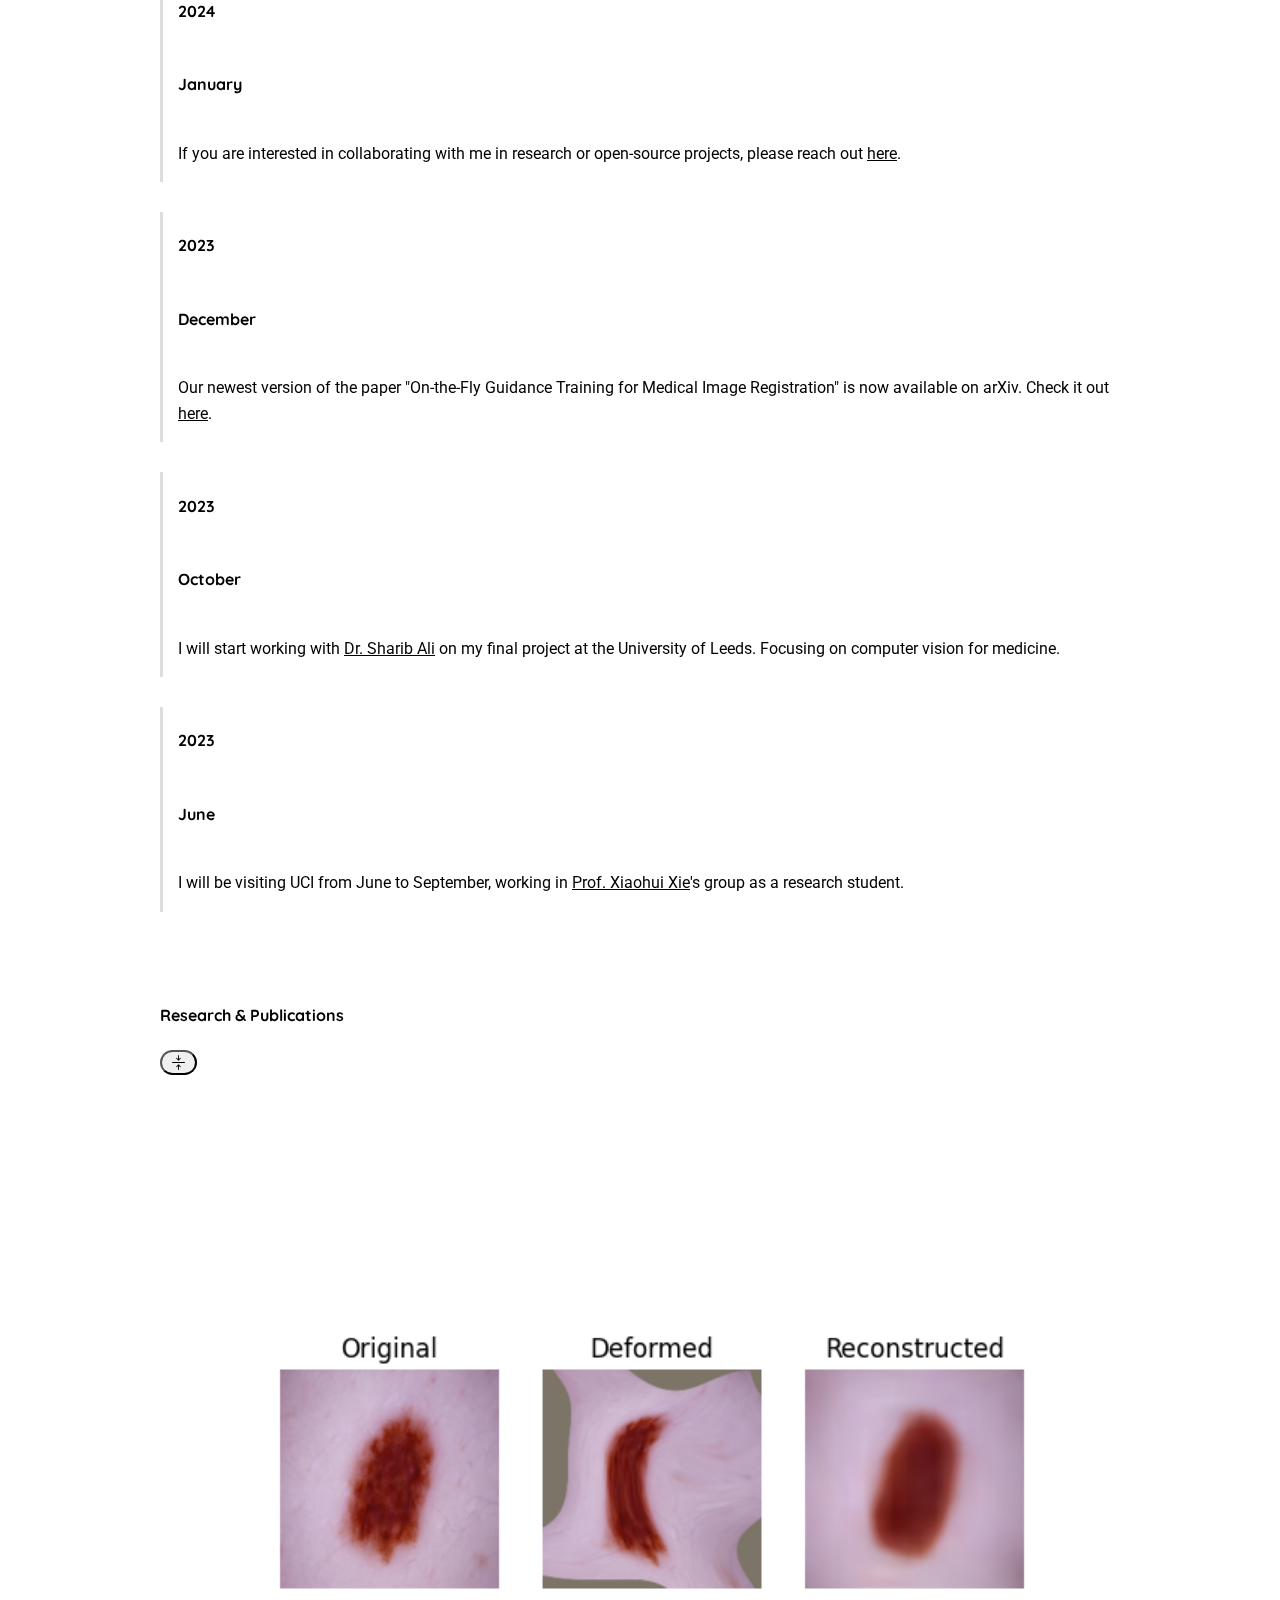
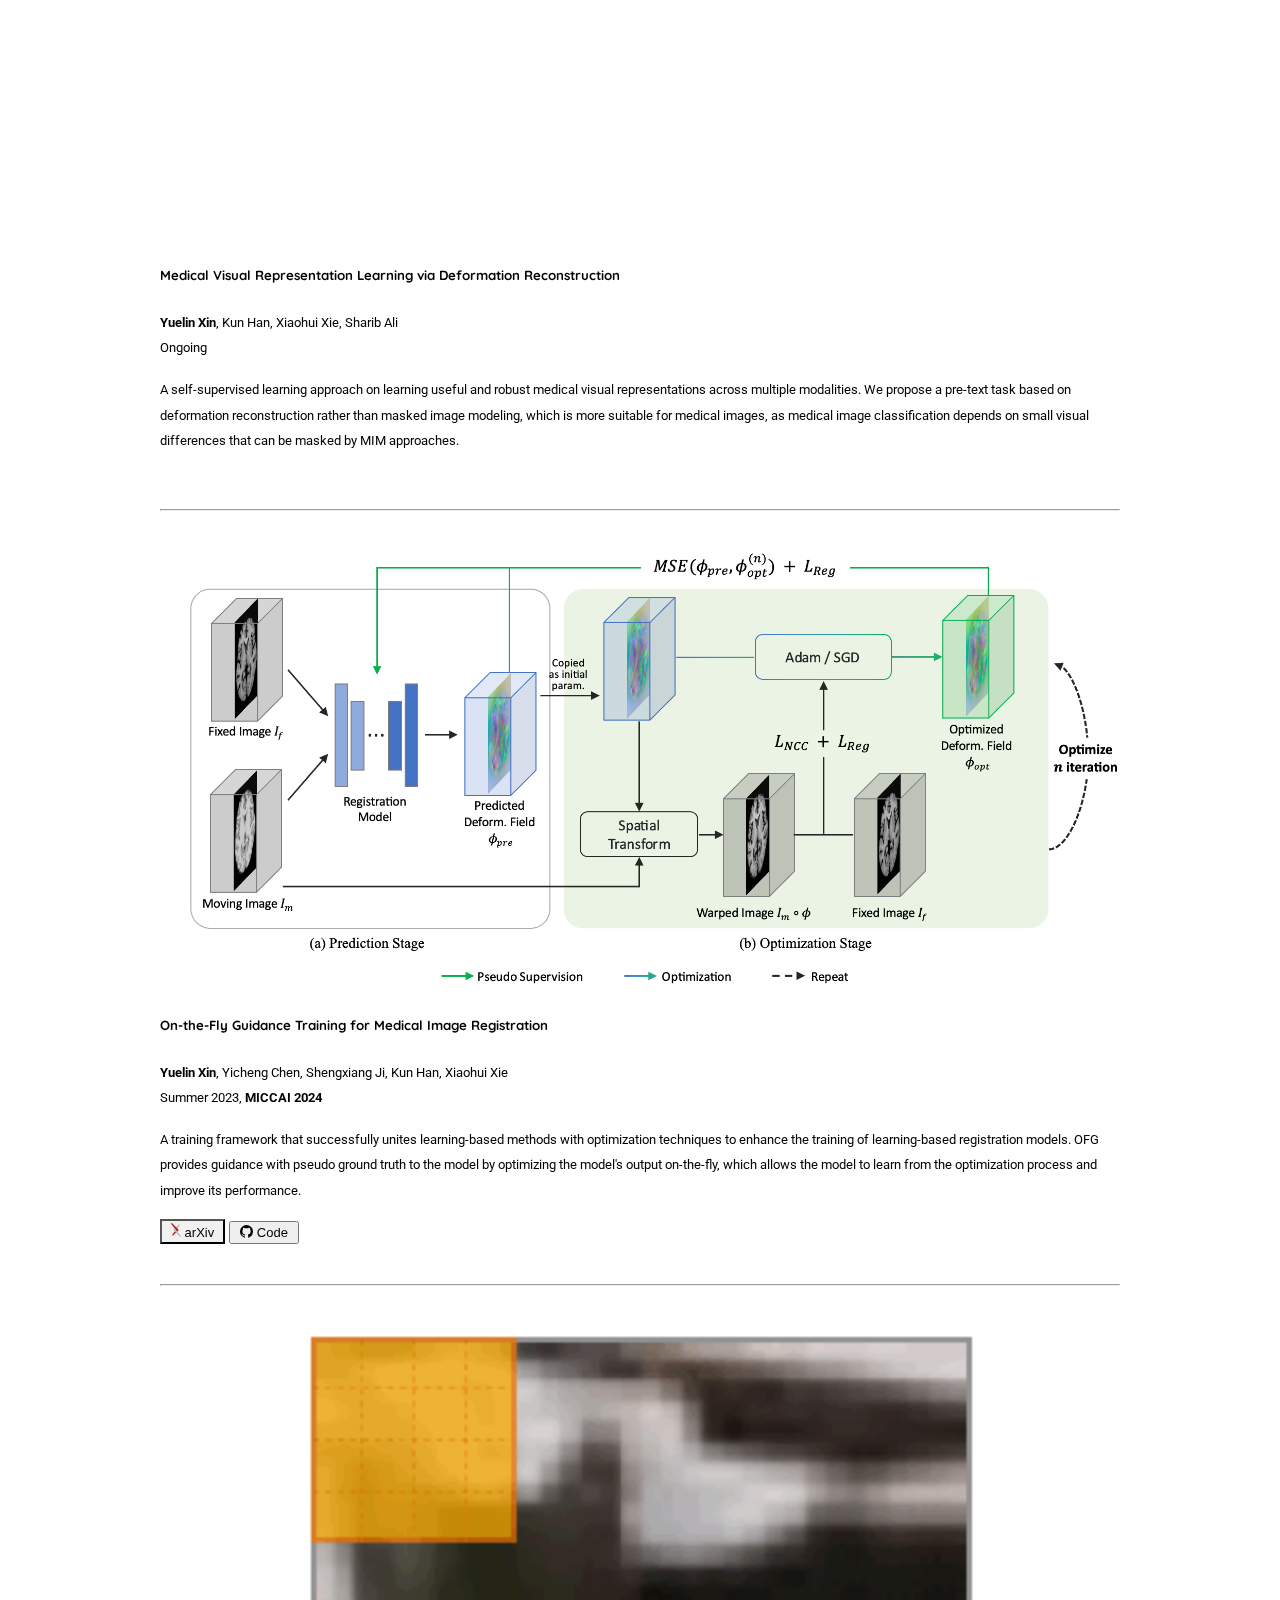
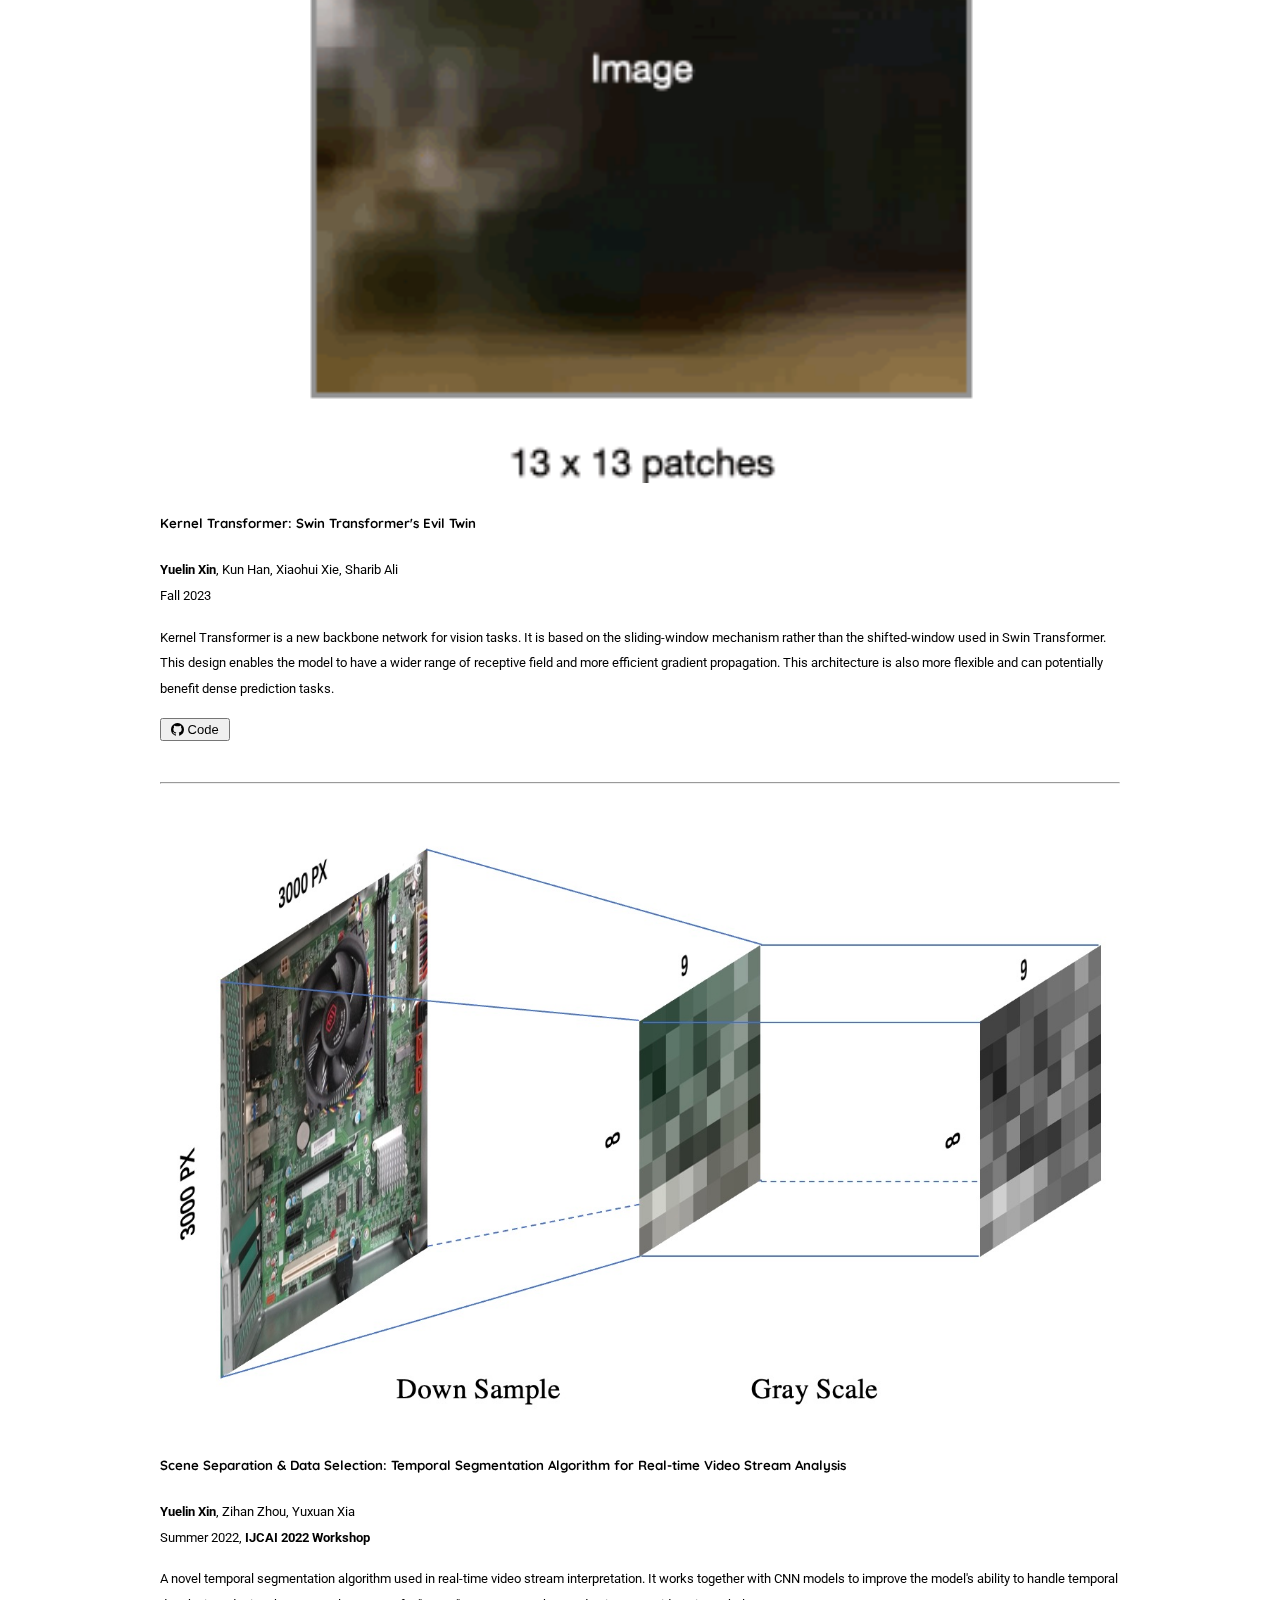
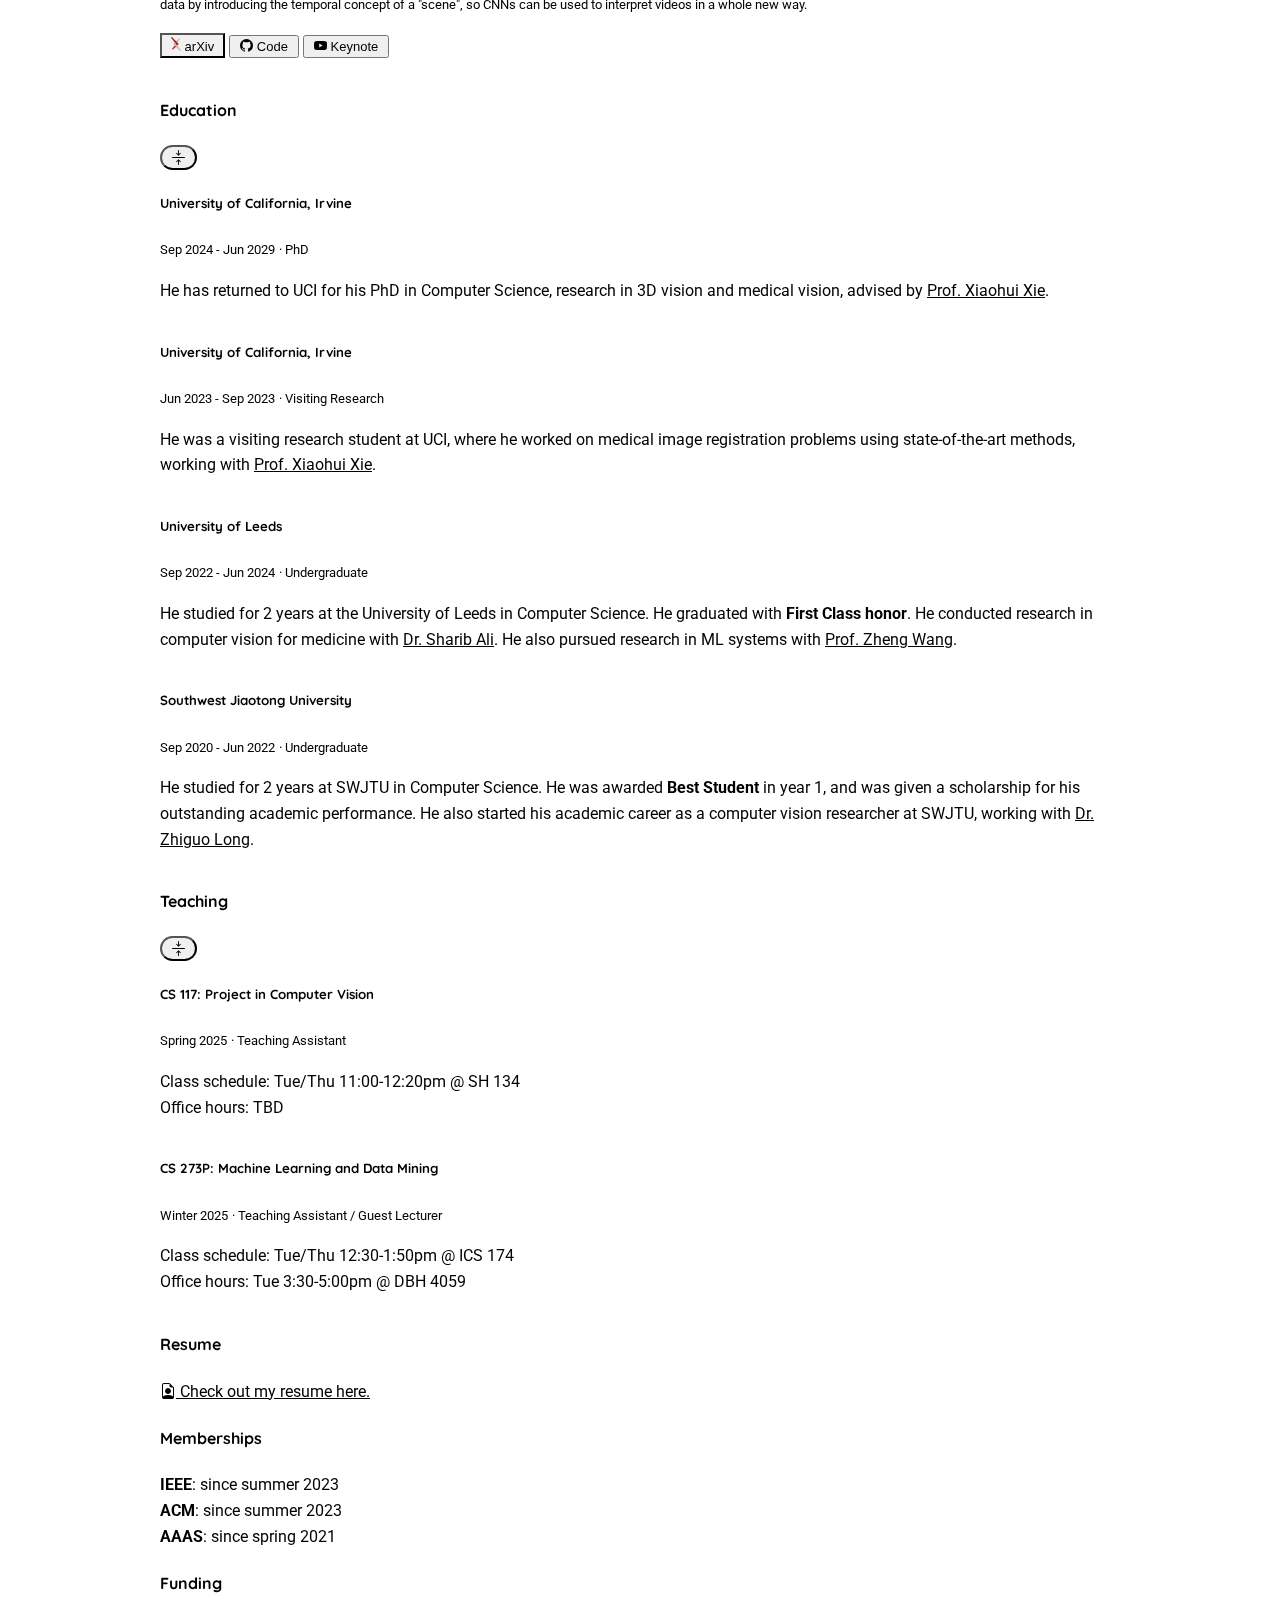
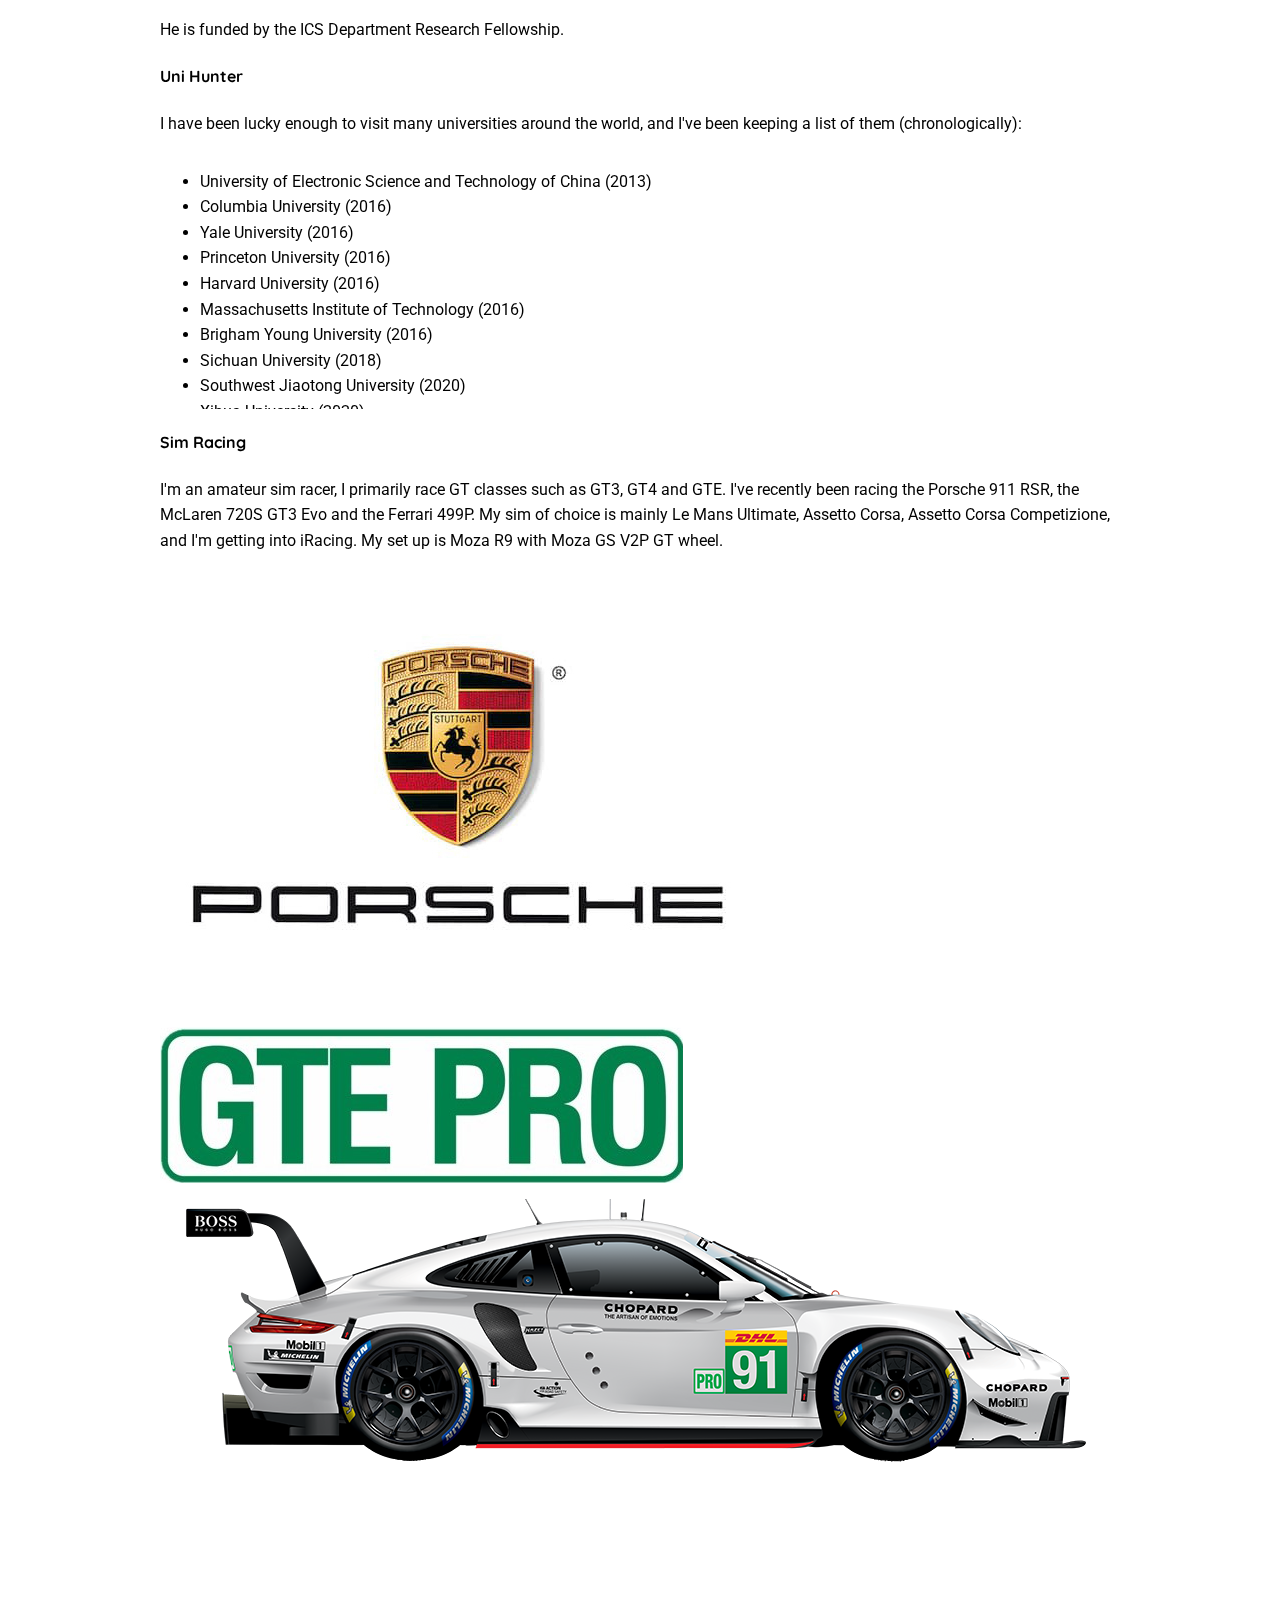
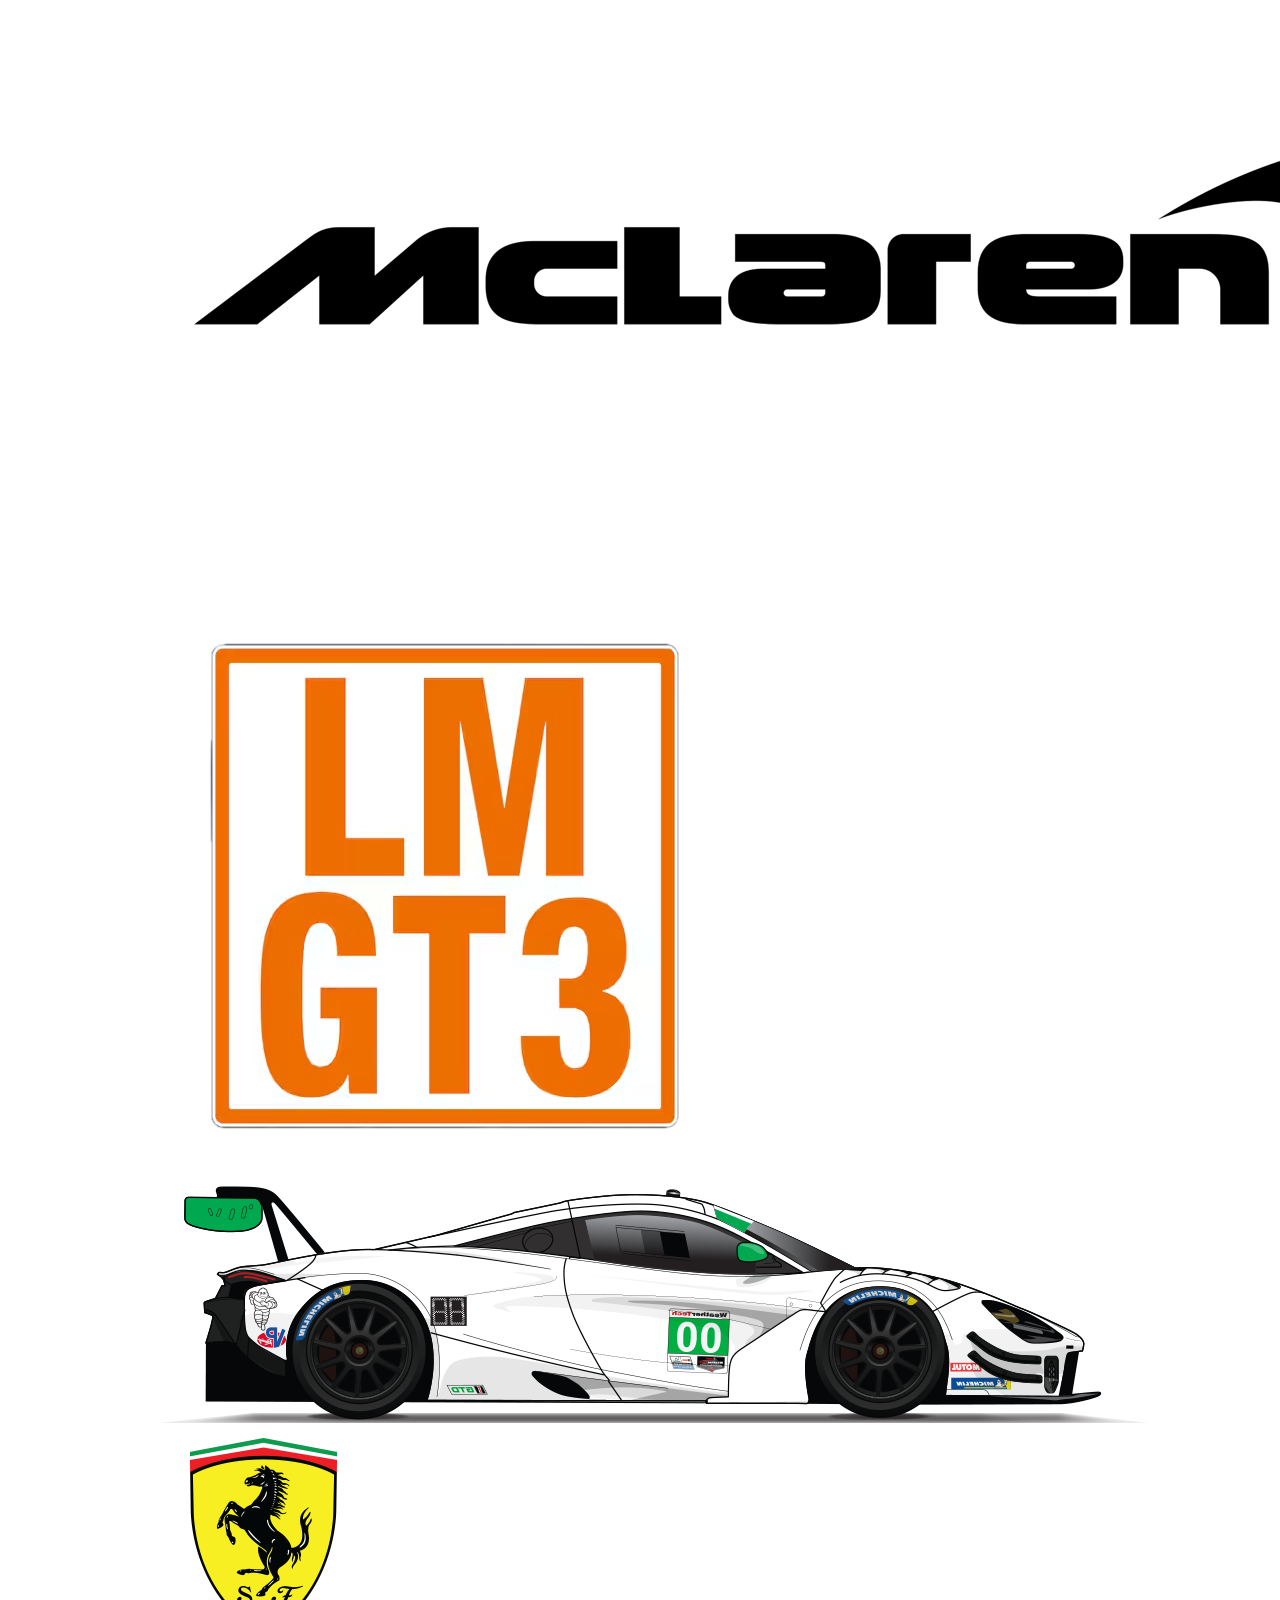
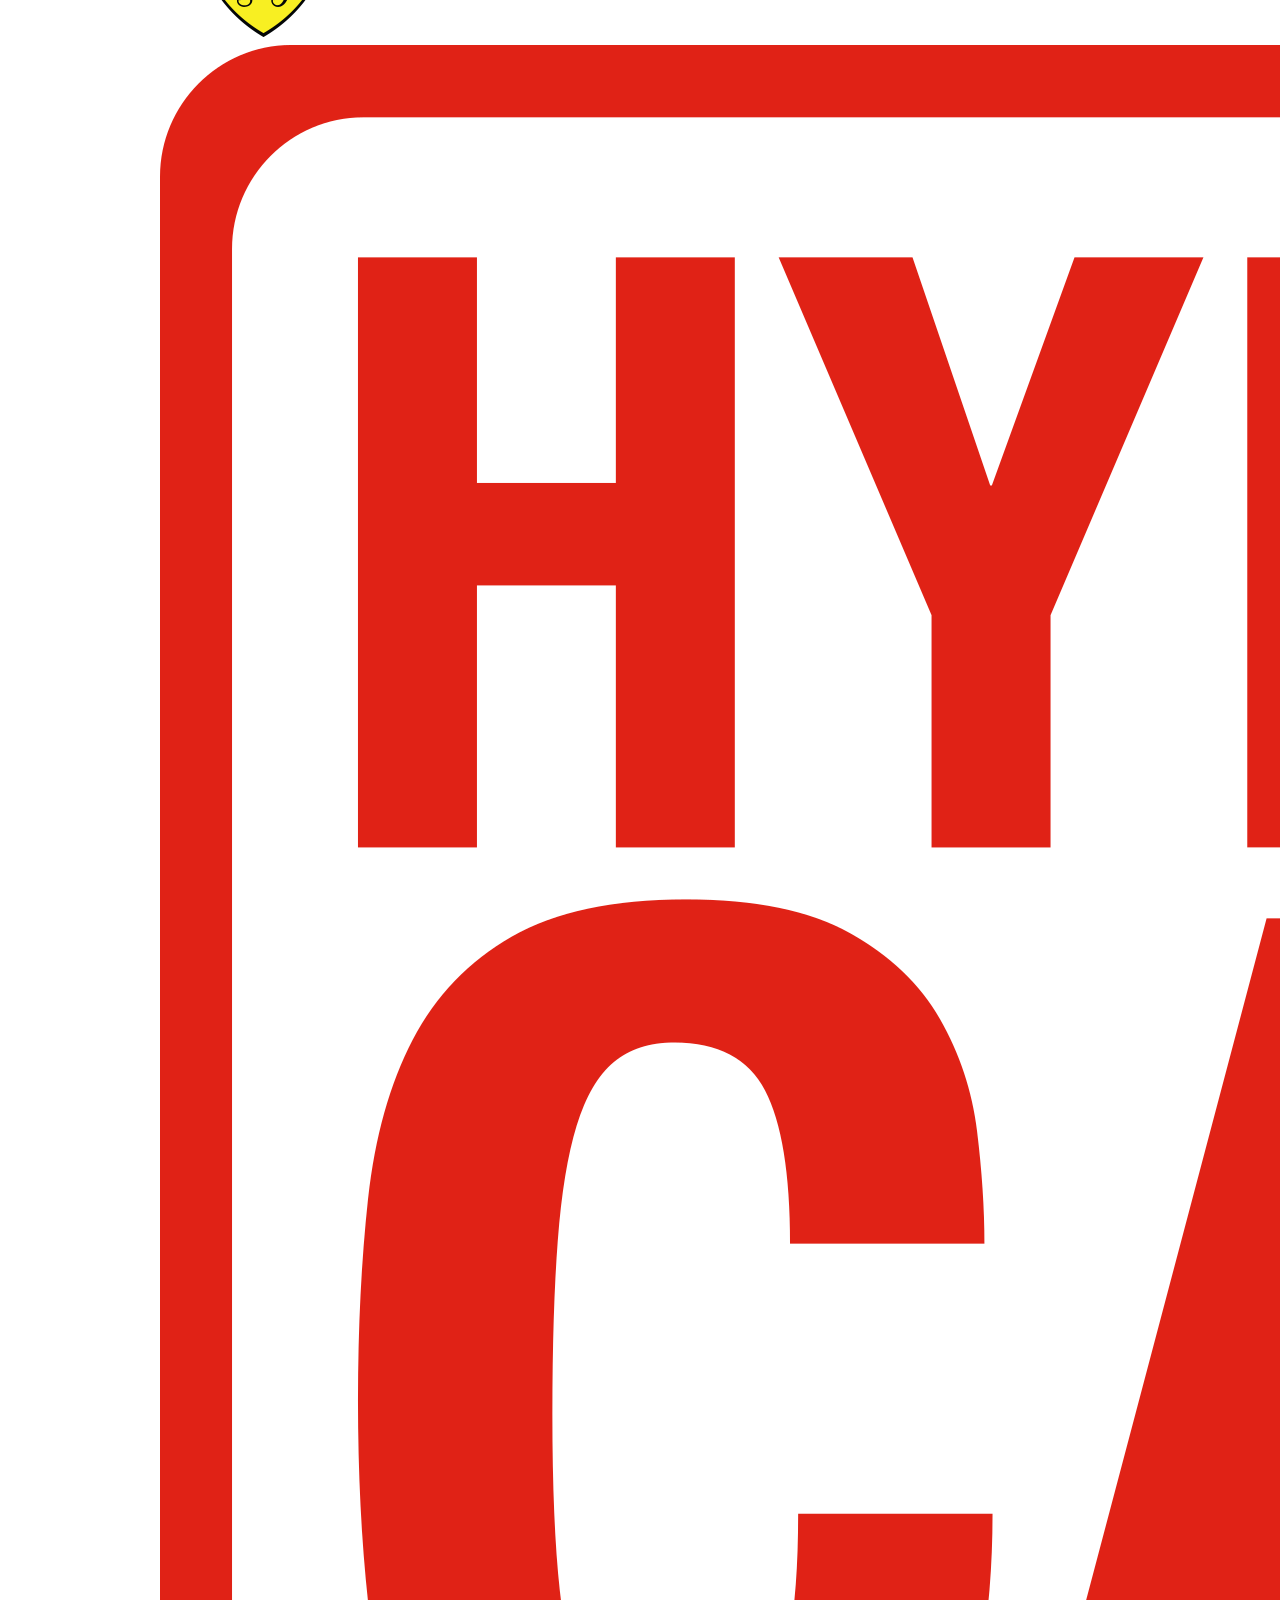
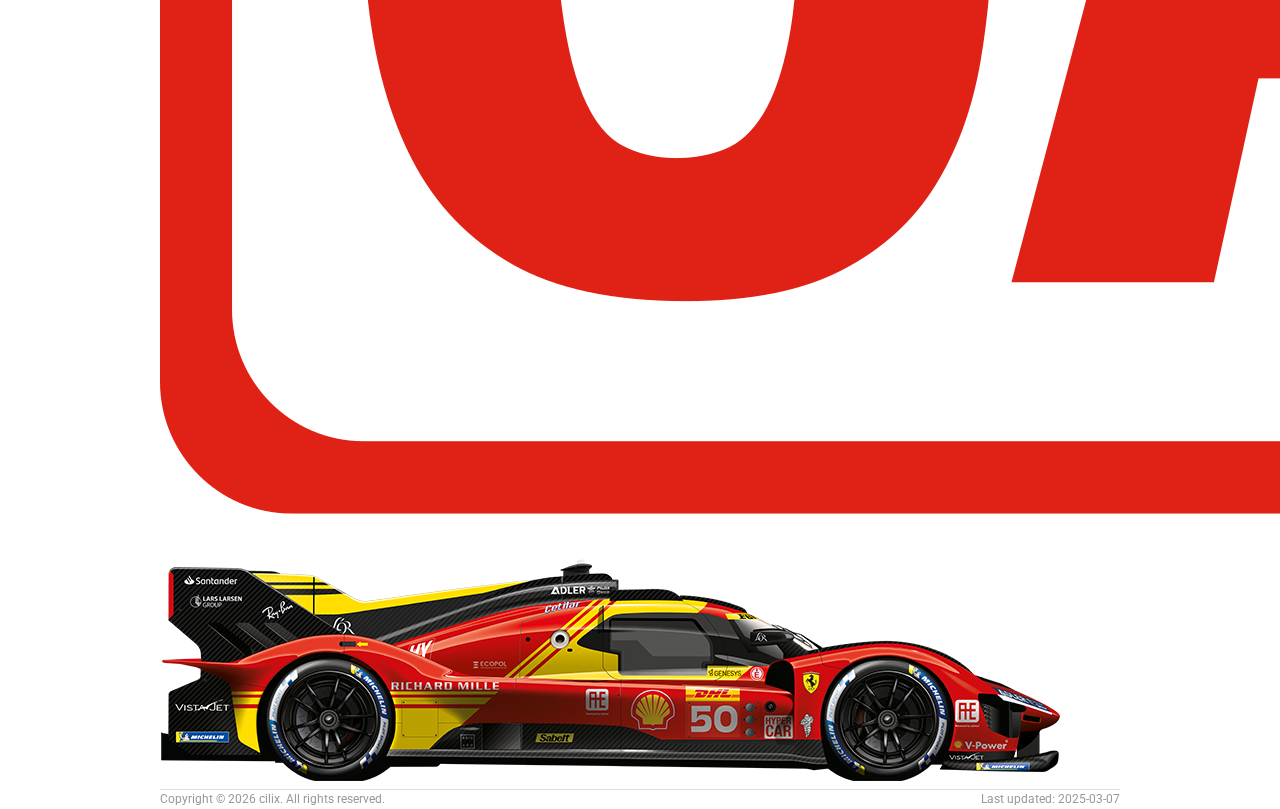
==== commit 1e05baa2: "update teaching" ====
--- a/index.html
+++ b/index.html
@@ -449,19 +449,38 @@
                     <div class="mb-5" id="teaching">
                         <div class="d-flex align-items-center justify-content-between mb-3">
                             <h4 class="m-0">Teaching</h4>
-                        </div>
-                        <div class="card mb-3">
-                            <div class="card-body">
-                            <h5 class="card-title">CS 273P: Machine Learning and Data Mining</h5>
-                            <p class="card-text">
-                                <small class="text-body-secondary">Winter 2025</small>
-                                <small class="text-body-secondary"> · Teaching Assistant</small>
-                            </p>
-                            <img src="images/uci.png" alt="uci" class="school-logo">
-                            <p class="card-text">
-                                Class schedule: Tue/Thu 12:30-1:50pm @ HG 1800 <br/>
-                                Office hours: Tue 3:30-5:00pm @ DBH 4059
-                            </p>
+                            <button class="btn btn-light btn-collapse" type="button" data-bs-toggle="collapse" data-bs-target="#collapseTeach" aria-expanded="false" aria-controls="collapseTeach">
+                                <i class="bi bi-arrows-collapse"></i>
+                            </button>
+                        </div>
+                        <div class="collapse show" id="collapseTeach">
+                            <div class="card mb-3">
+                                <div class="card-body">
+                                <h5 class="card-title">CS 117: Project in Computer Vision</h5>
+                                <p class="card-text">
+                                    <small class="text-body-secondary">Spring 2025</small>
+                                    <small class="text-body-secondary"> · Teaching Assistant</small>
+                                </p>
+                                <img src="images/uci.png" alt="uci" class="school-logo">
+                                <p class="card-text">
+                                    Class schedule: Tue/Thu 11:00-12:20pm @ SH 134 <br/>
+                                    Office hours: TBD
+                                </p>
+                                </div>
+                            </div>
+                            <div class="card mb-3">
+                                <div class="card-body">
+                                <h5 class="card-title">CS 273P: Machine Learning and Data Mining</h5>
+                                <p class="card-text">
+                                    <small class="text-body-secondary">Winter 2025</small>
+                                    <small class="text-body-secondary"> · Teaching Assistant / Guest Lecturer</small>
+                                </p>
+                                <img src="images/uci.png" alt="uci" class="school-logo">
+                                <p class="card-text">
+                                    Class schedule: Tue/Thu 12:30-1:50pm @ ICS 174 <br/>
+                                    Office hours: Tue 3:30-5:00pm @ DBH 4059
+                                </p>
+                                </div>
                             </div>
                         </div>
                     </div>
@@ -588,7 +607,7 @@
                     cilix. All rights reserved.
                 </div>
                 <div class="update">
-                    Last updated: 2025-01-14
+                    Last updated: 2025-03-07
                 </div>
             </div>
         </div>
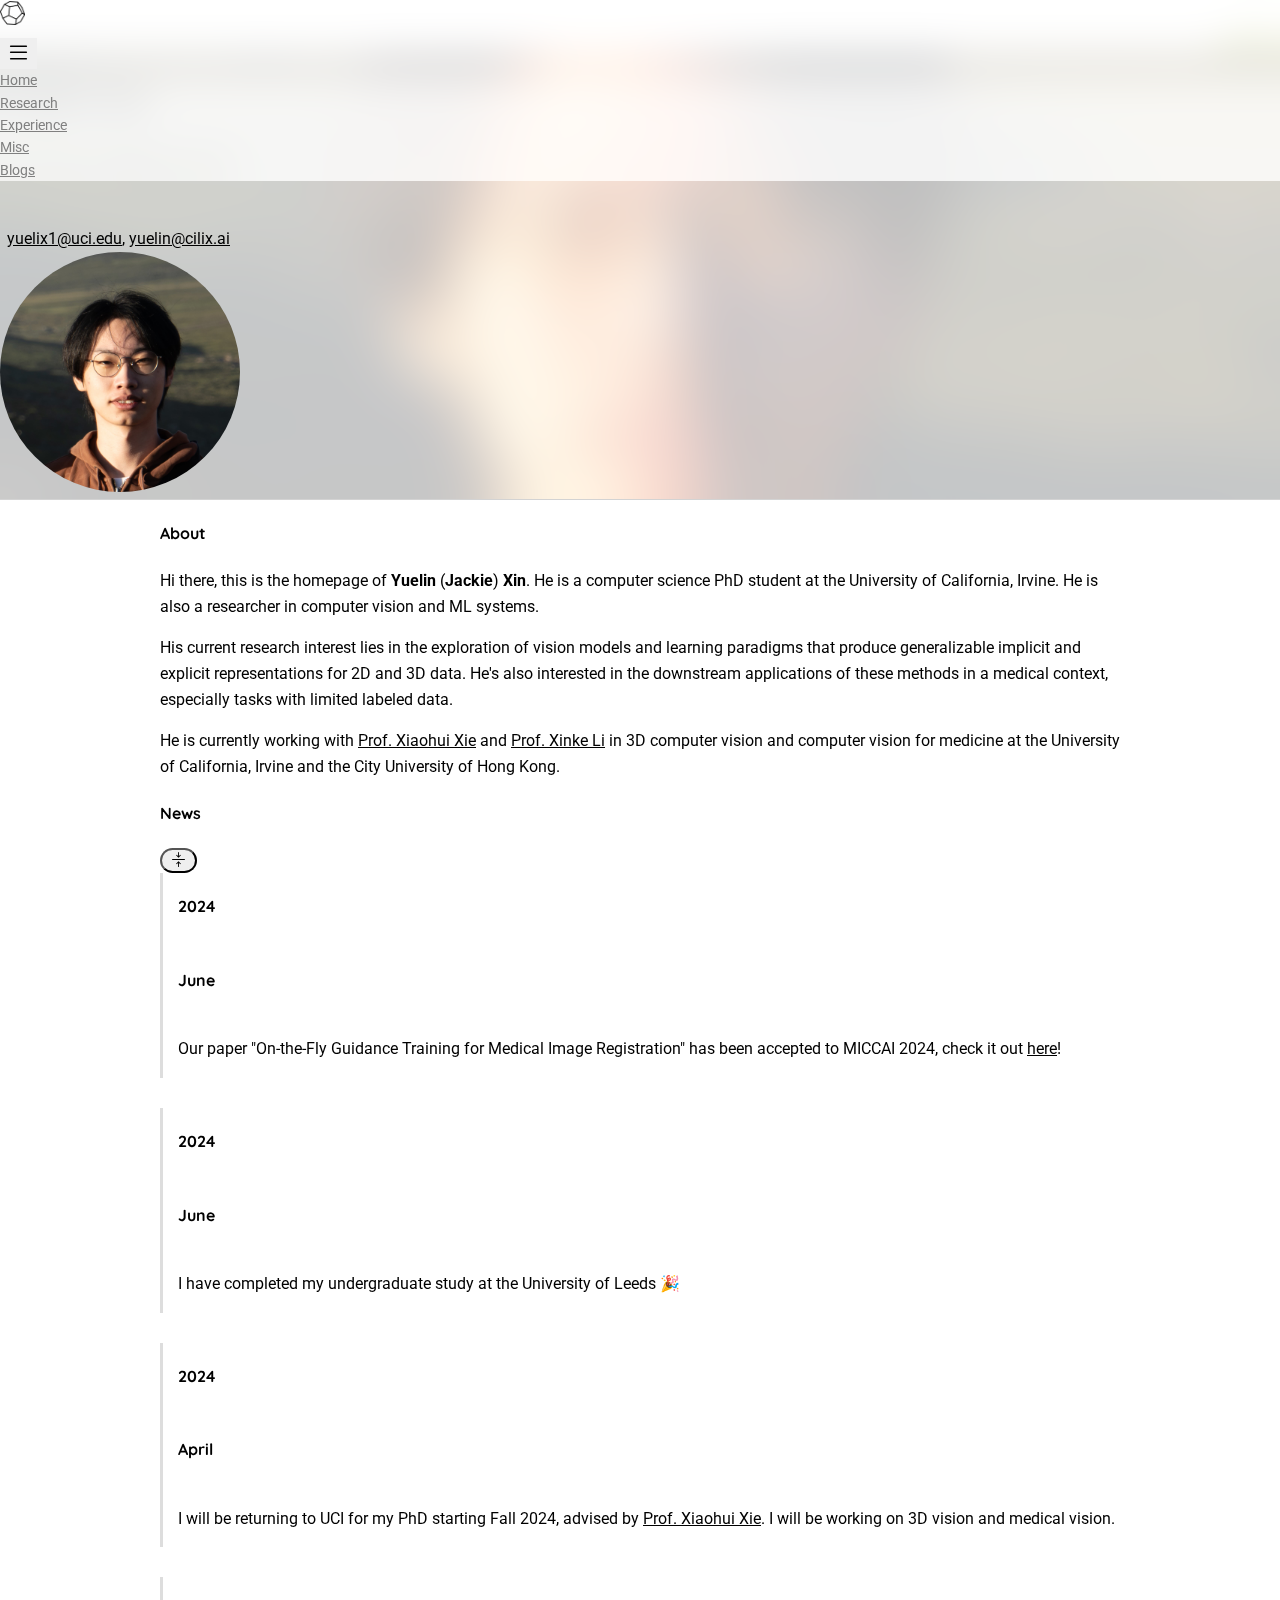
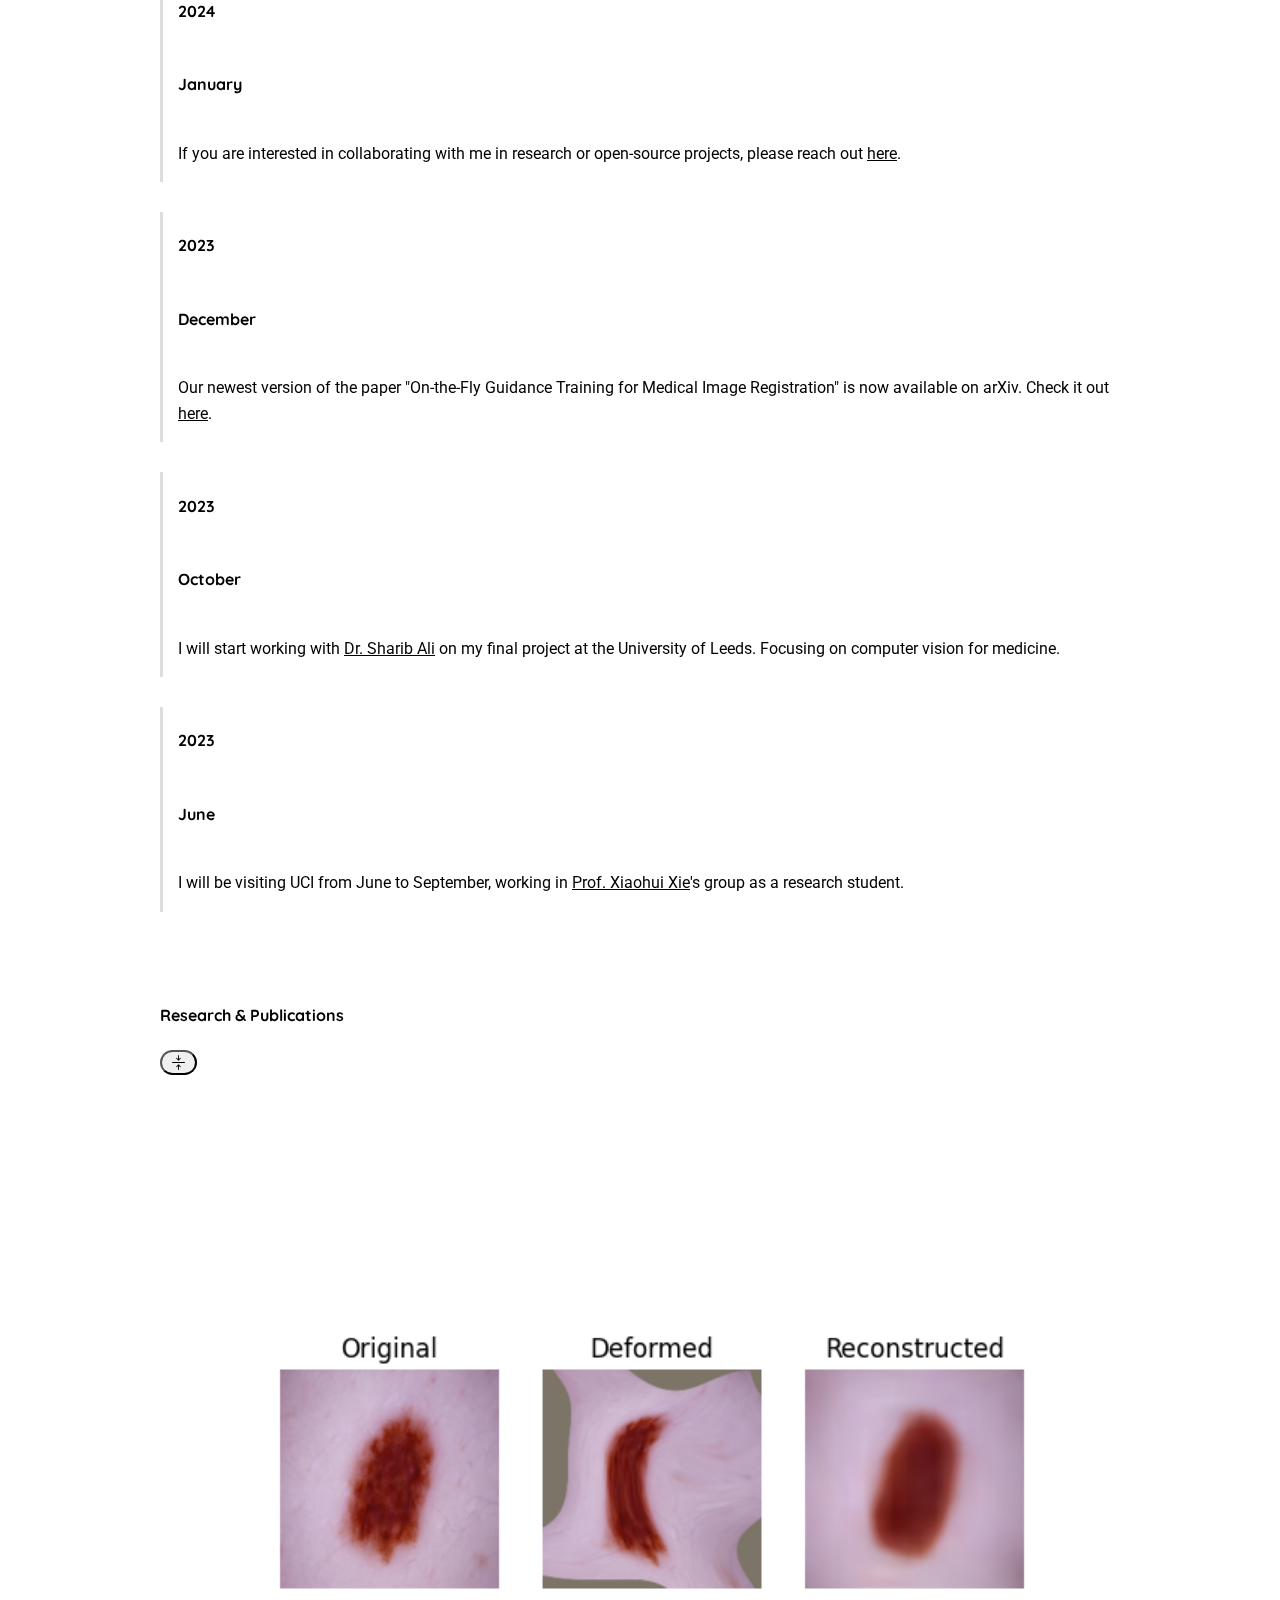
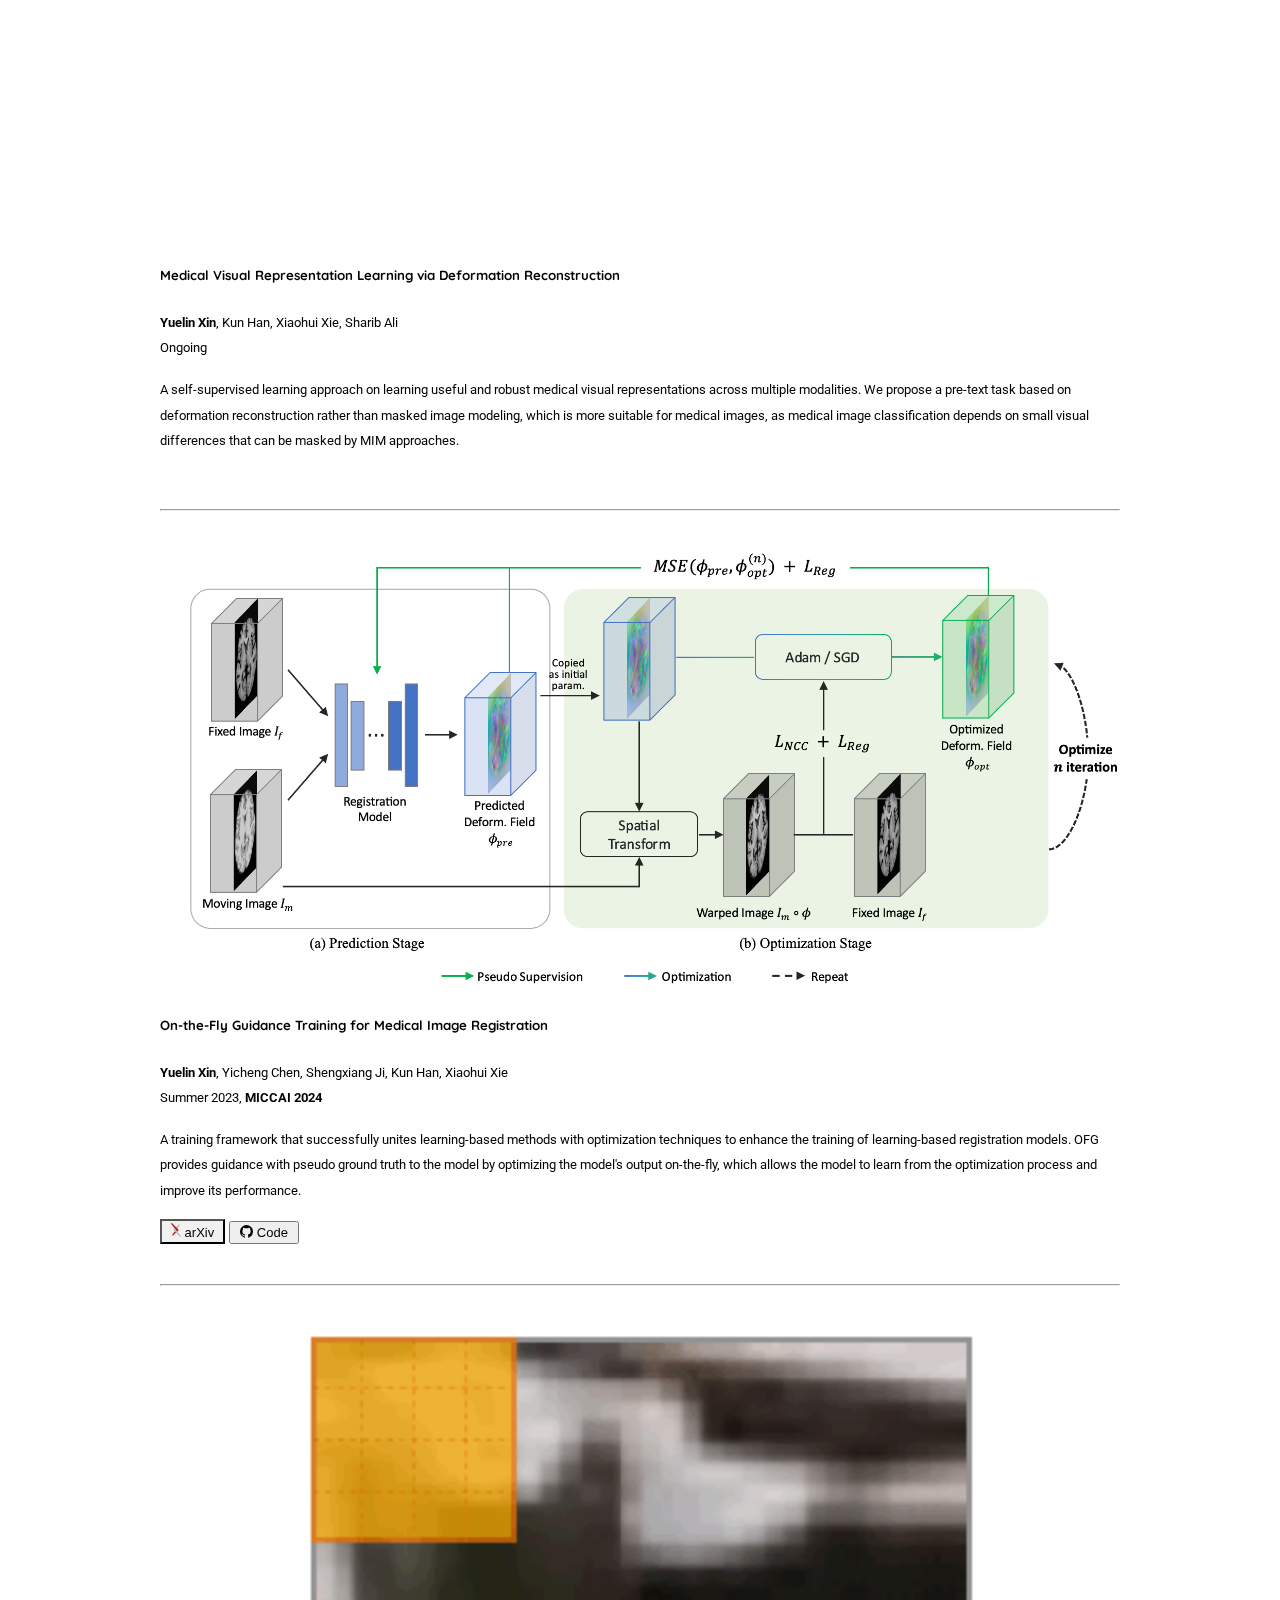
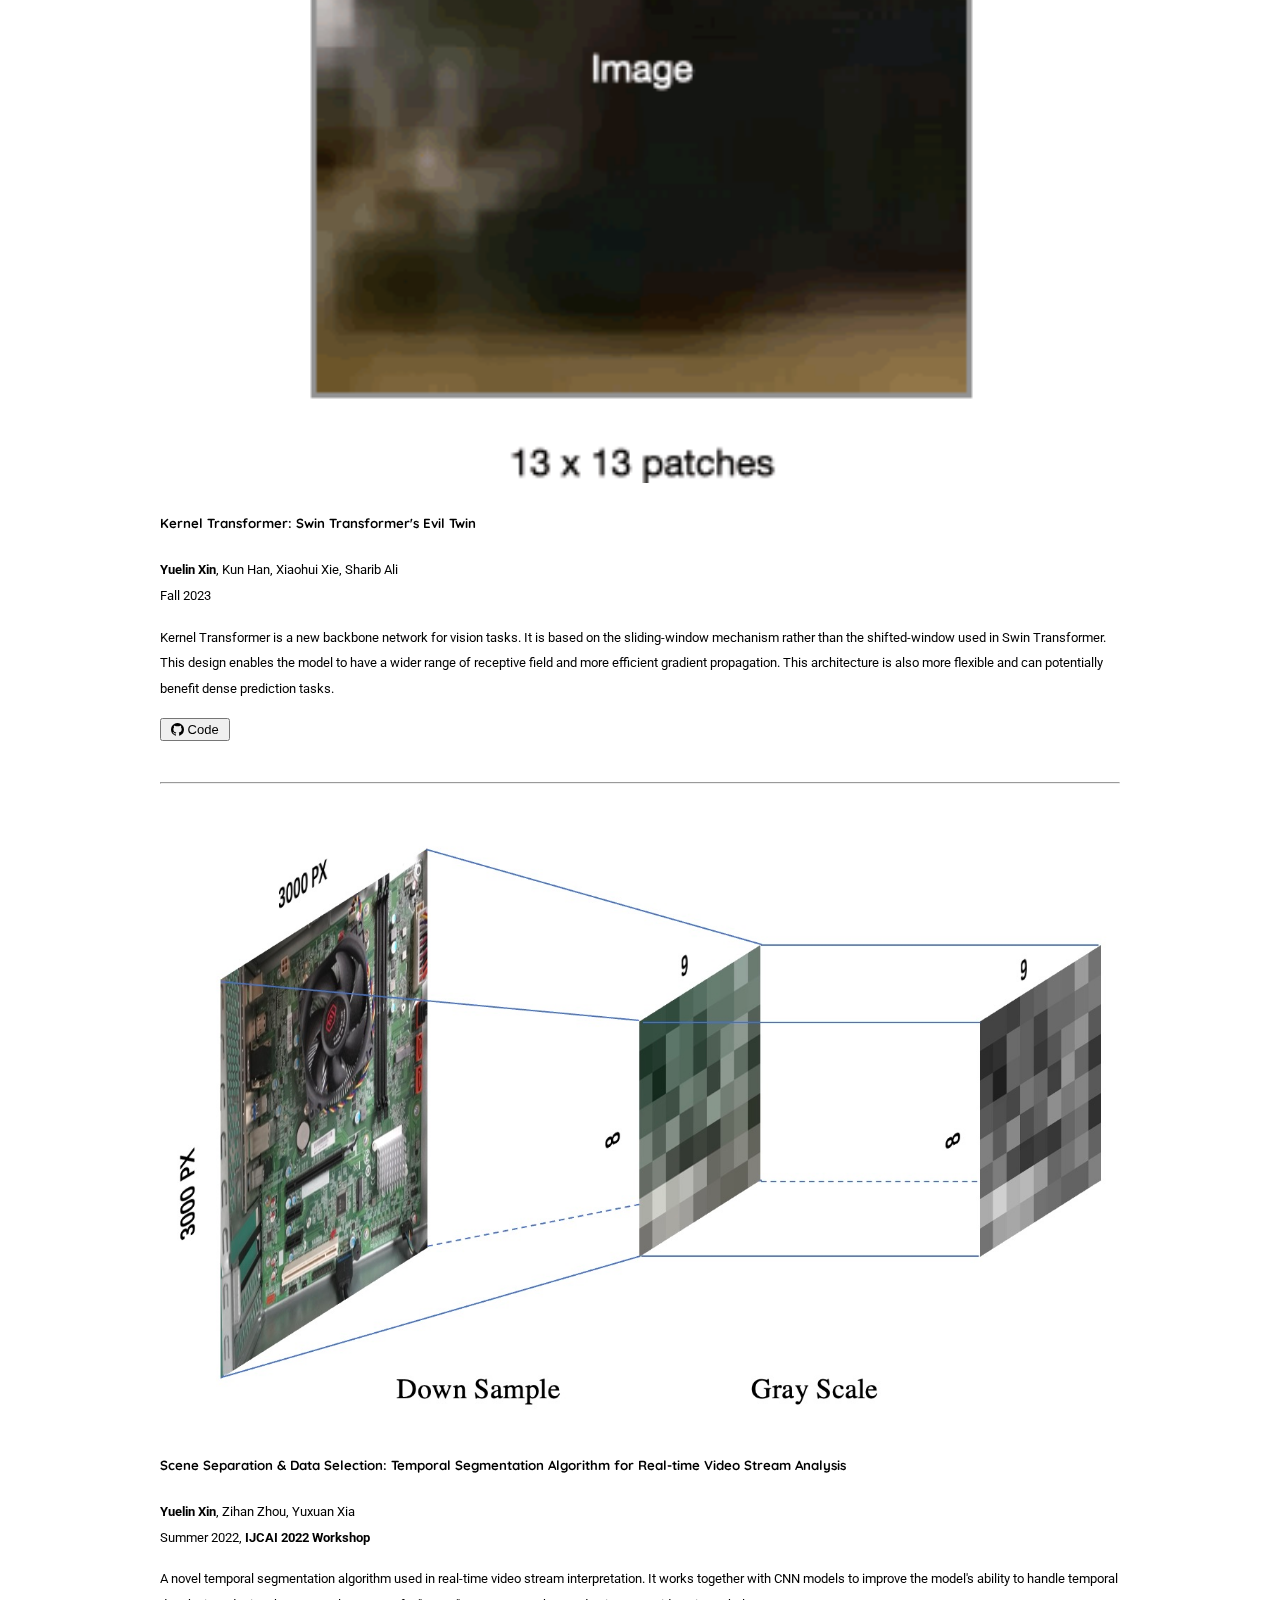
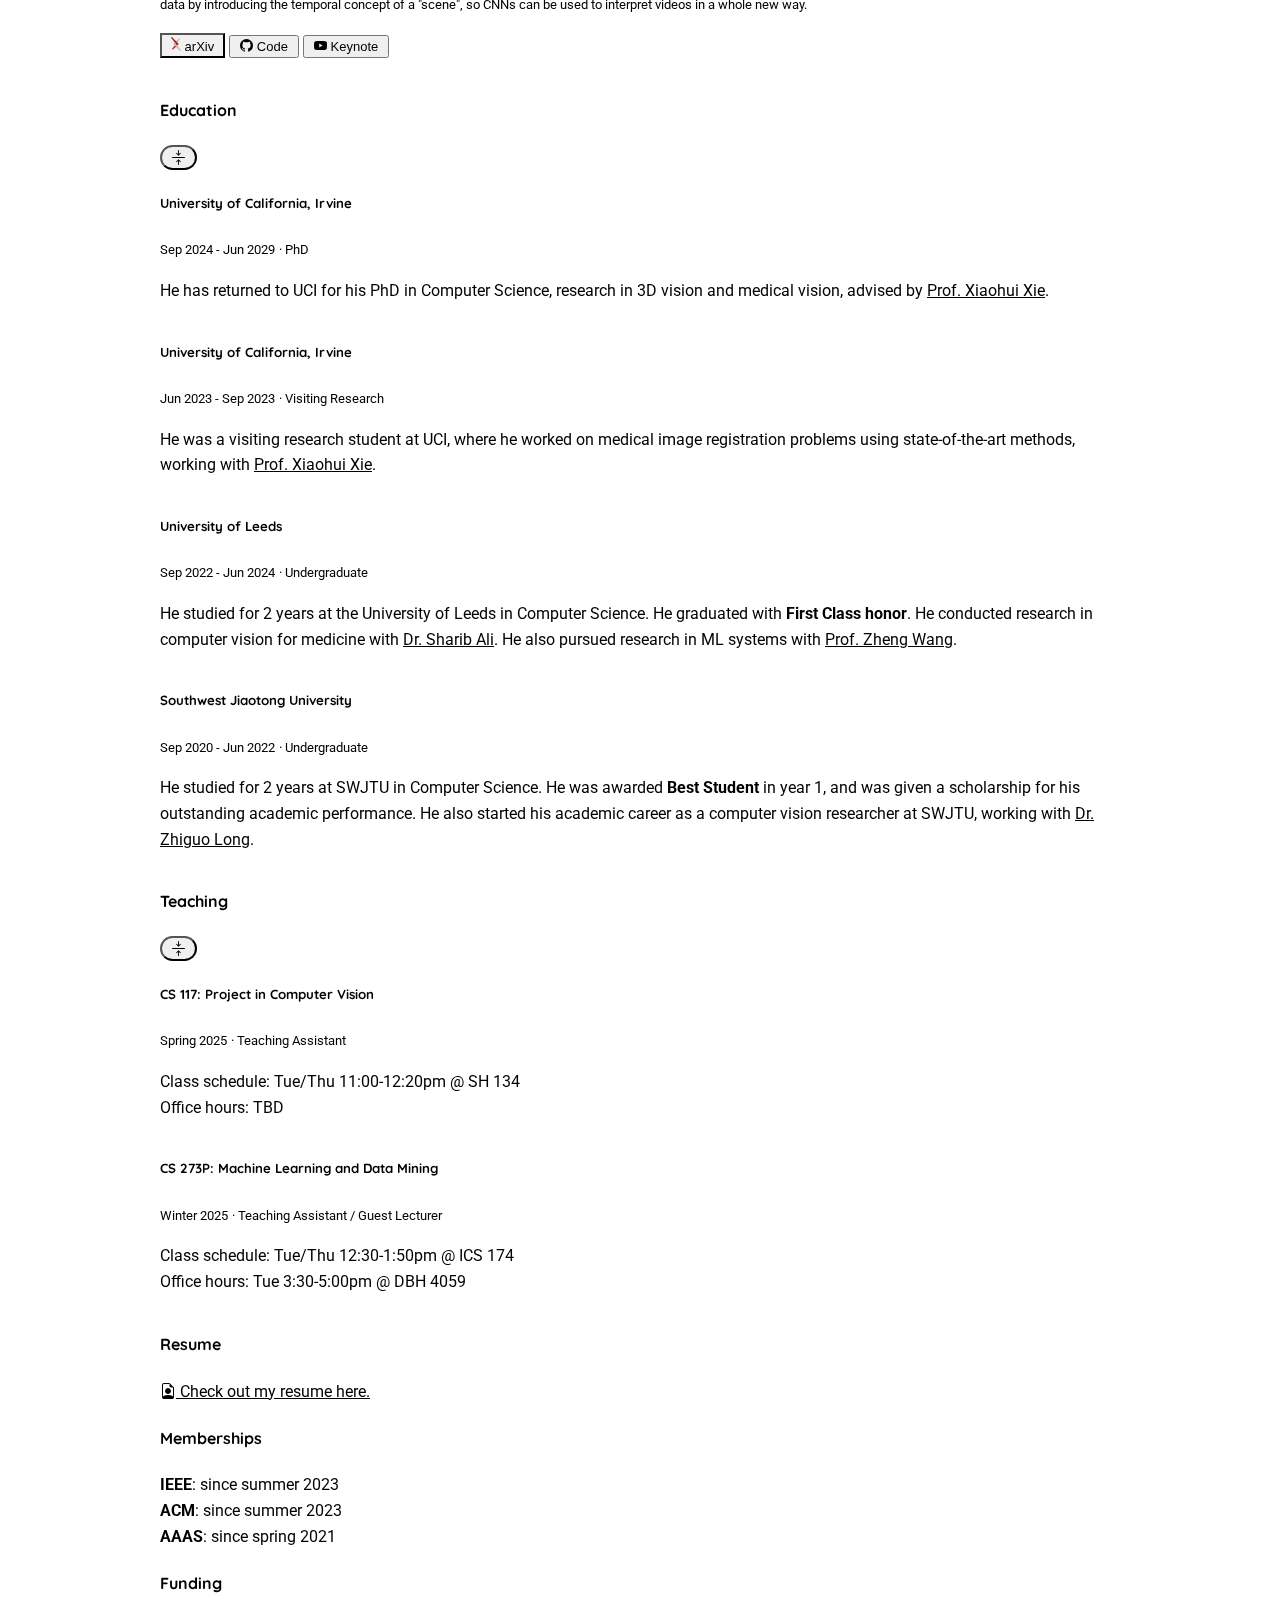
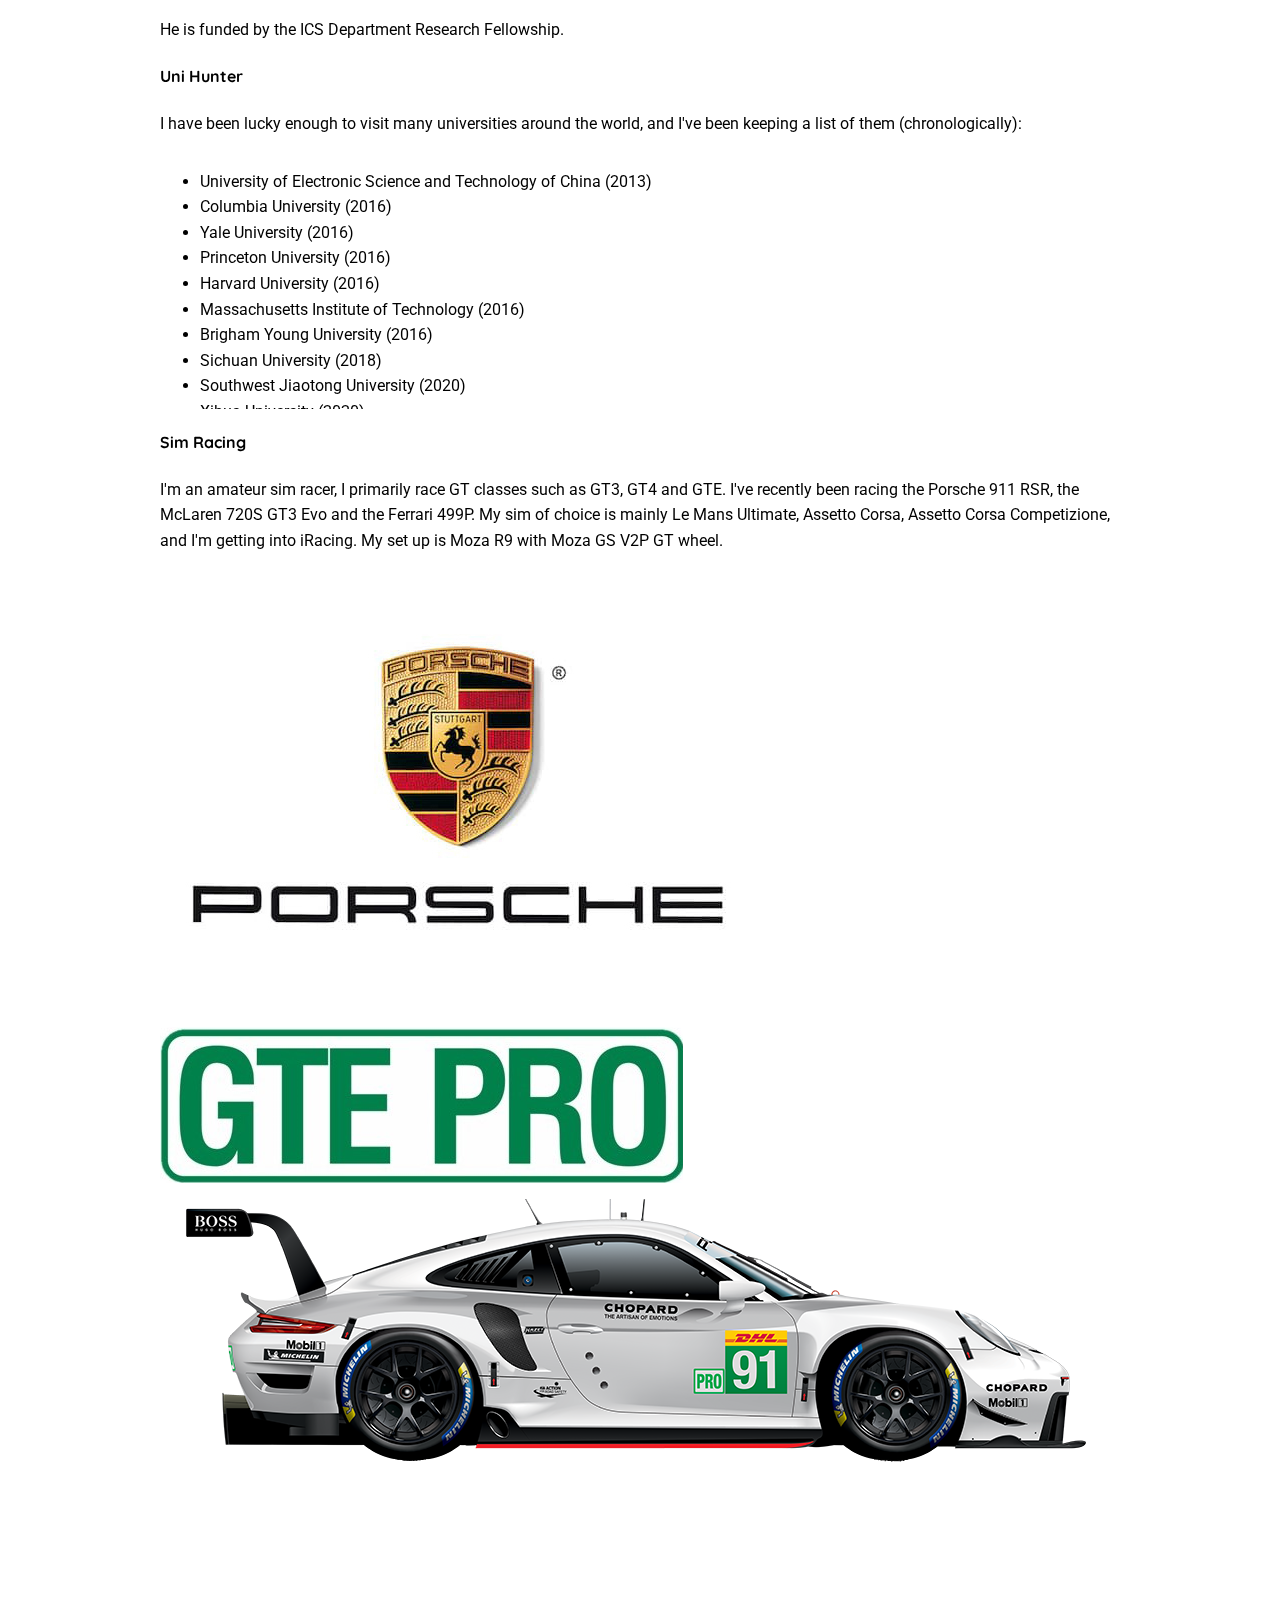
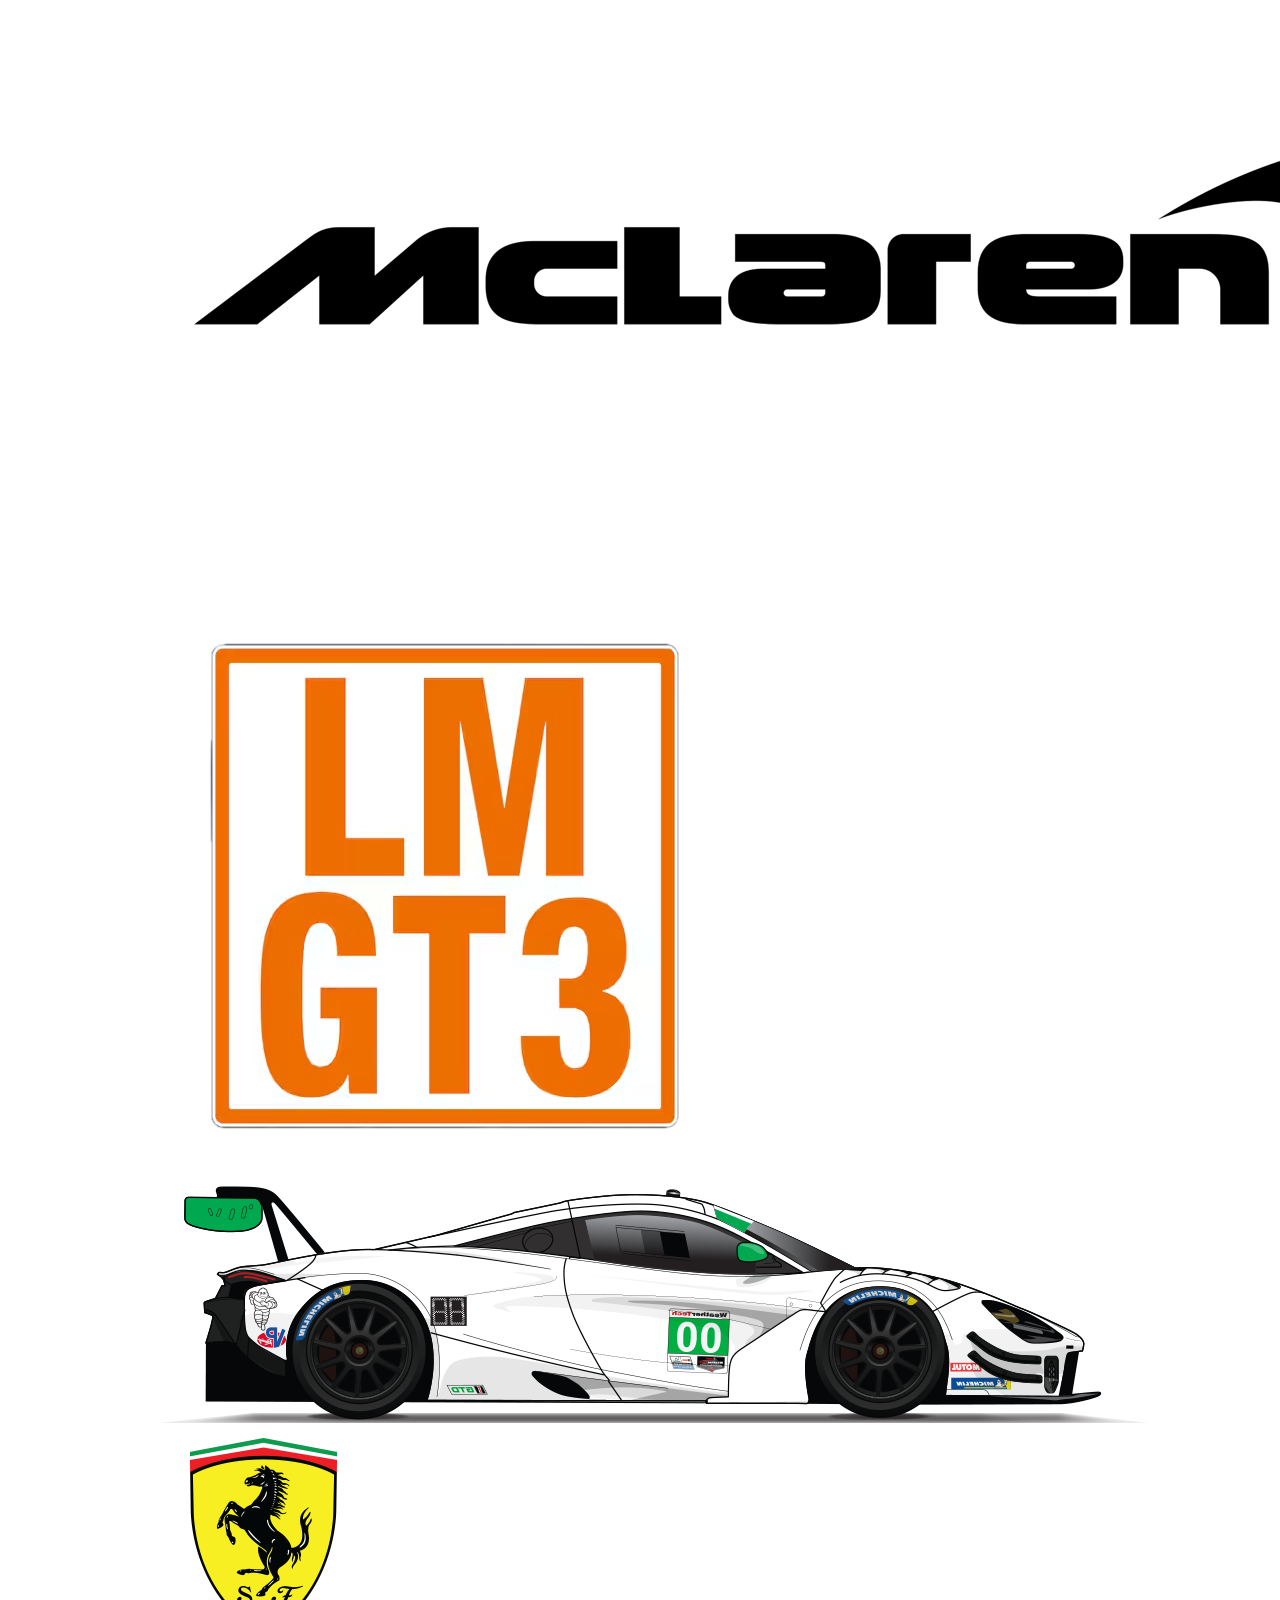
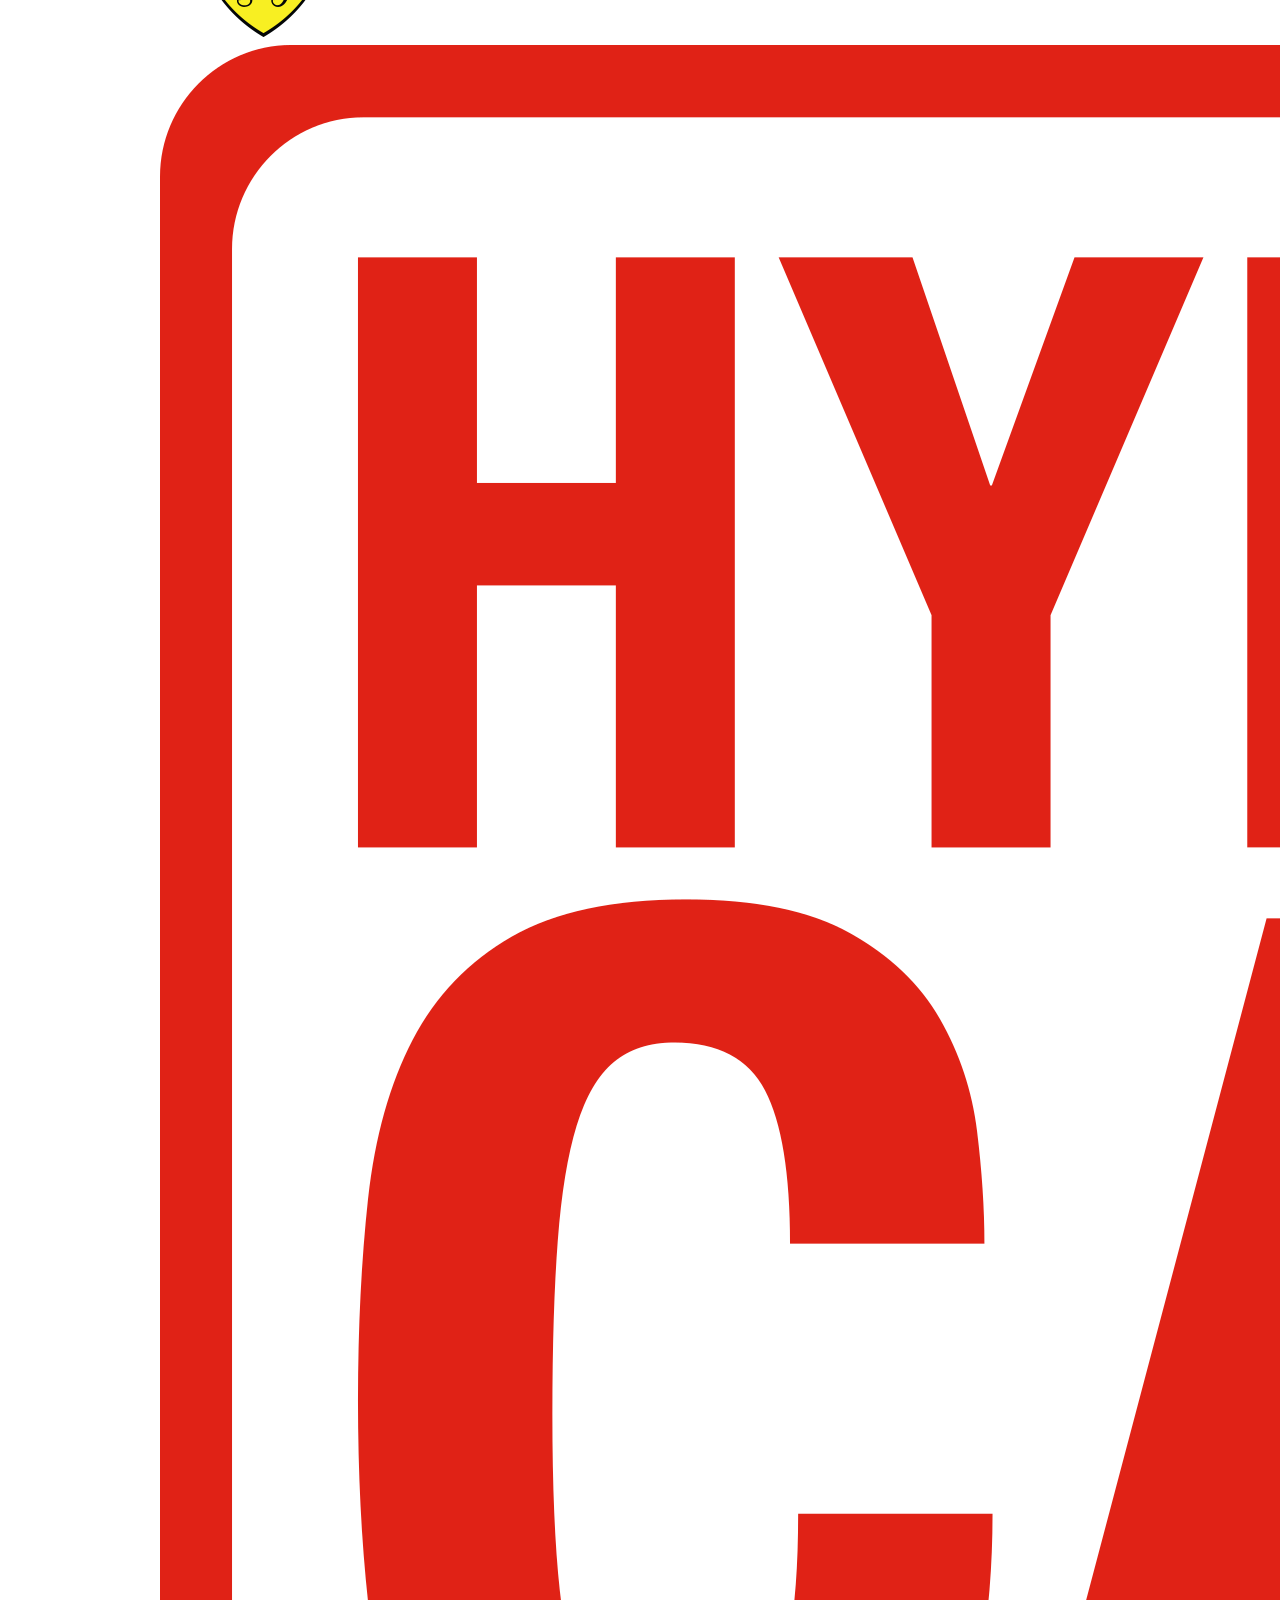
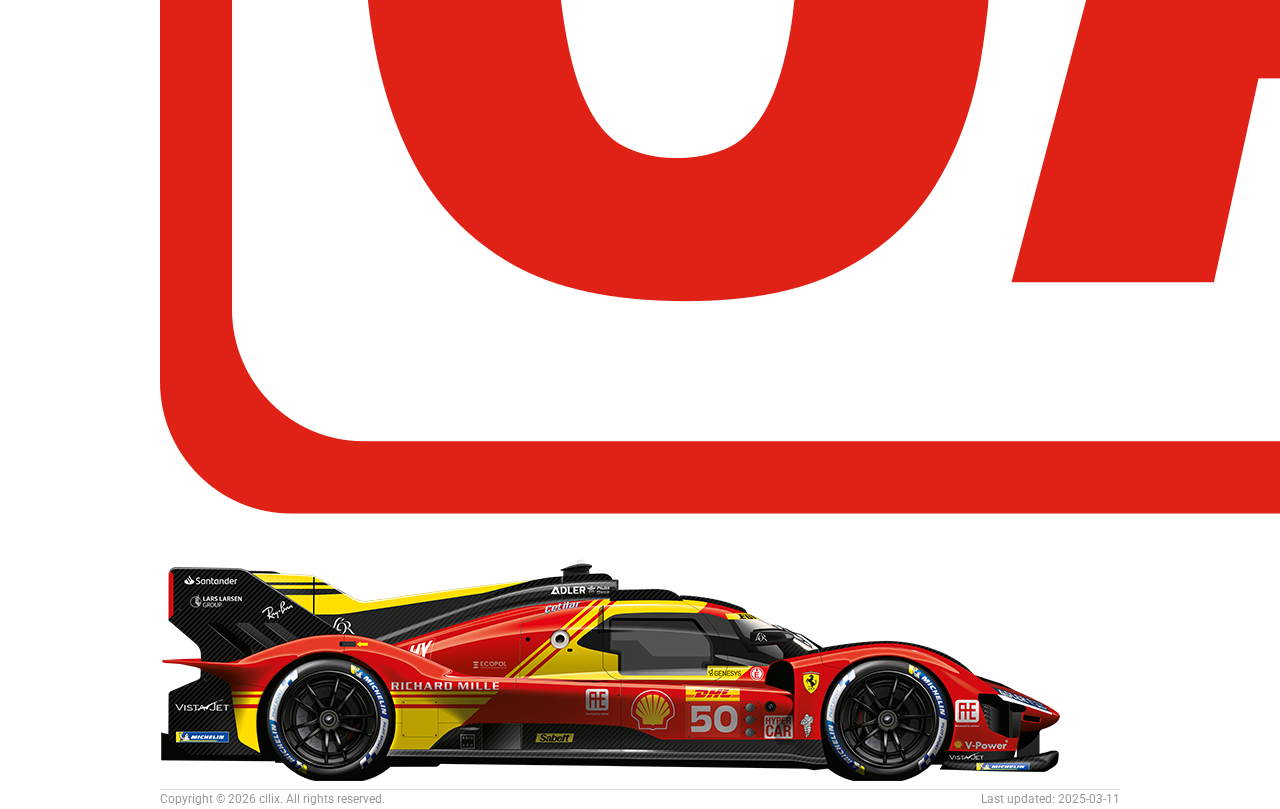
==== commit 1cf48756: "update photo" ====
--- a/index.html
+++ b/index.html
@@ -56,7 +56,7 @@
         </div>
     </div>
     <div class="m-0" id="main">
-        <div class="info-banner" id="info-banner" style="background-image: url('images/caltech.jpeg');">
+        <div class="info-banner" id="info-banner" style="background-image: url('images/profile-photo-2.jpeg');">
             <div class="background-filter">
                 <div class="wrapper d-flex justify-content-between m-auto px-4 py-5 align-items-center">
                     <div class="first">
@@ -80,7 +80,7 @@
                             </div>
                         </div>
                     </div>
-                    <img src="images/caltech.jpeg" alt="Yuelin Xin" id="avatar" class="second">
+                    <img src="images/profile-photo-2.jpeg" alt="Yuelin Xin" id="avatar" class="second">
                 </div>
             </div>
         </div>
@@ -607,7 +607,7 @@
                     cilix. All rights reserved.
                 </div>
                 <div class="update">
-                    Last updated: 2025-03-07
+                    Last updated: 2025-03-11
                 </div>
             </div>
         </div>
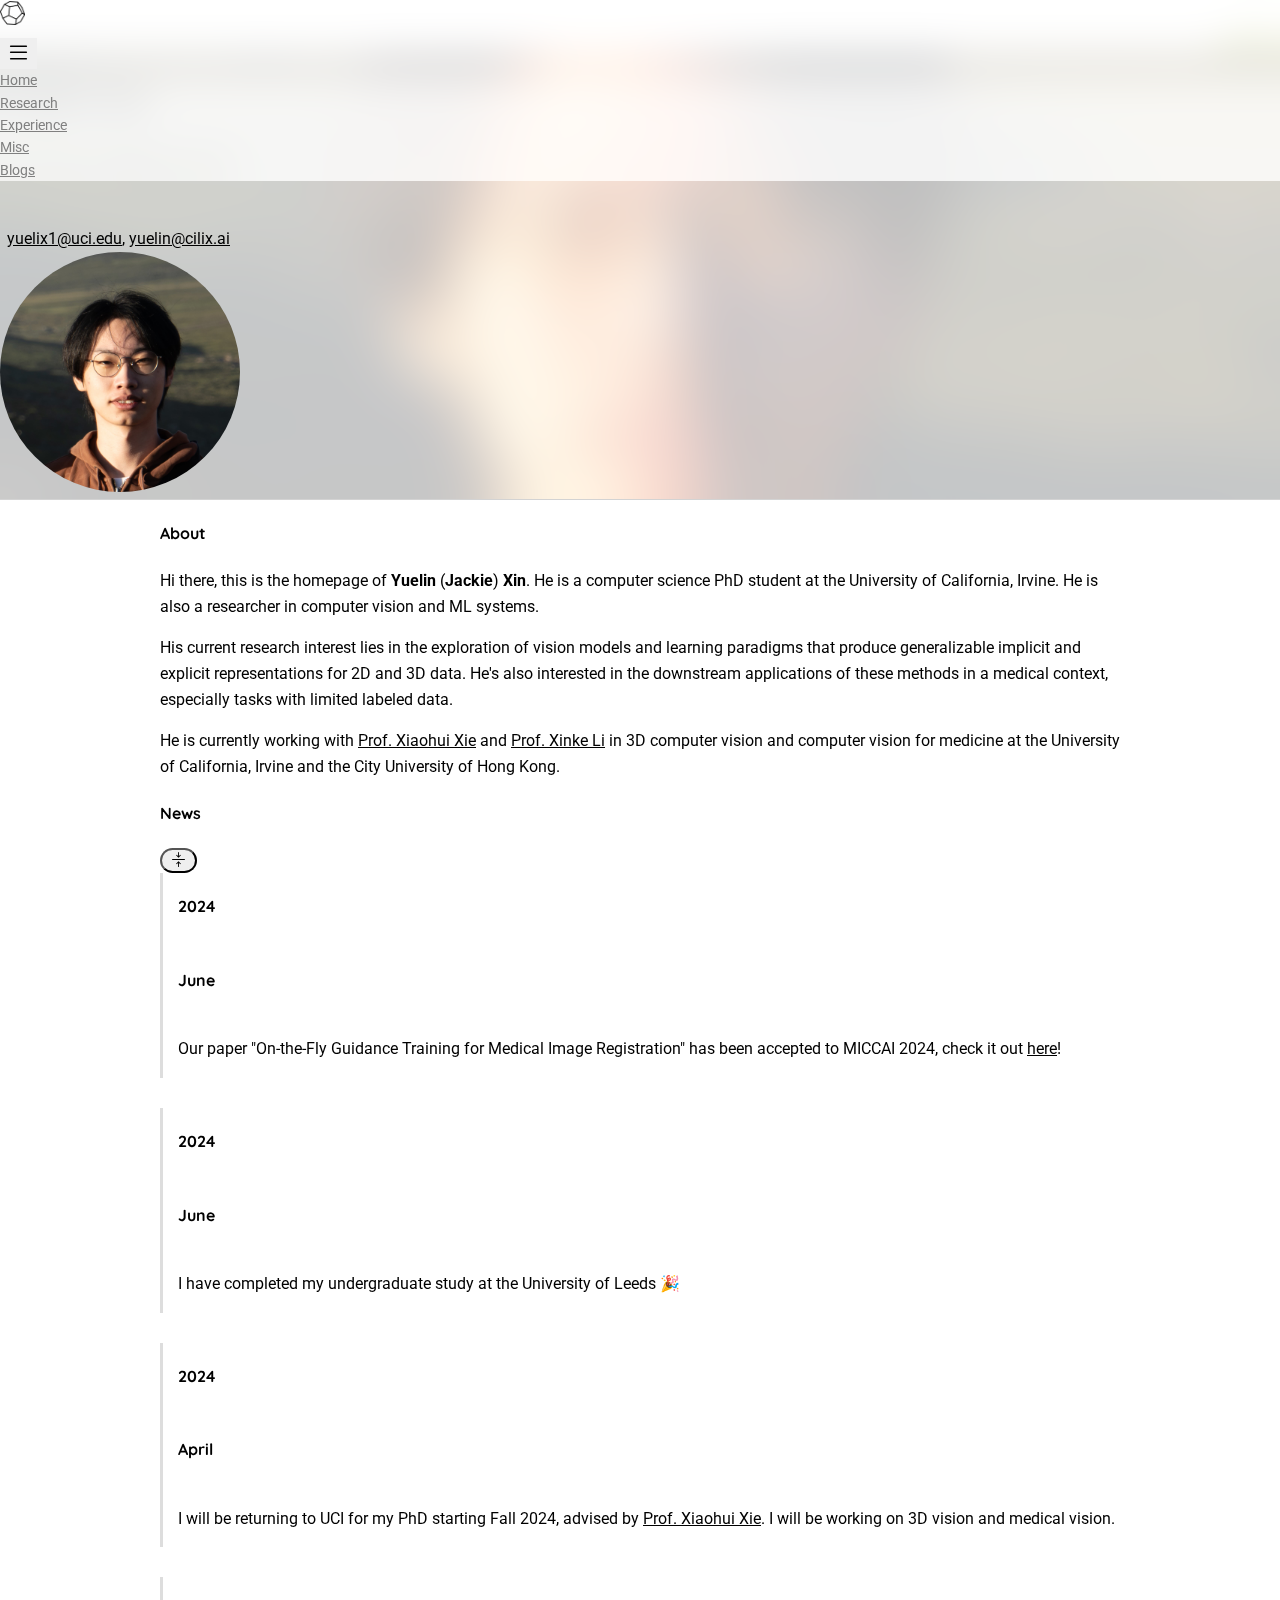
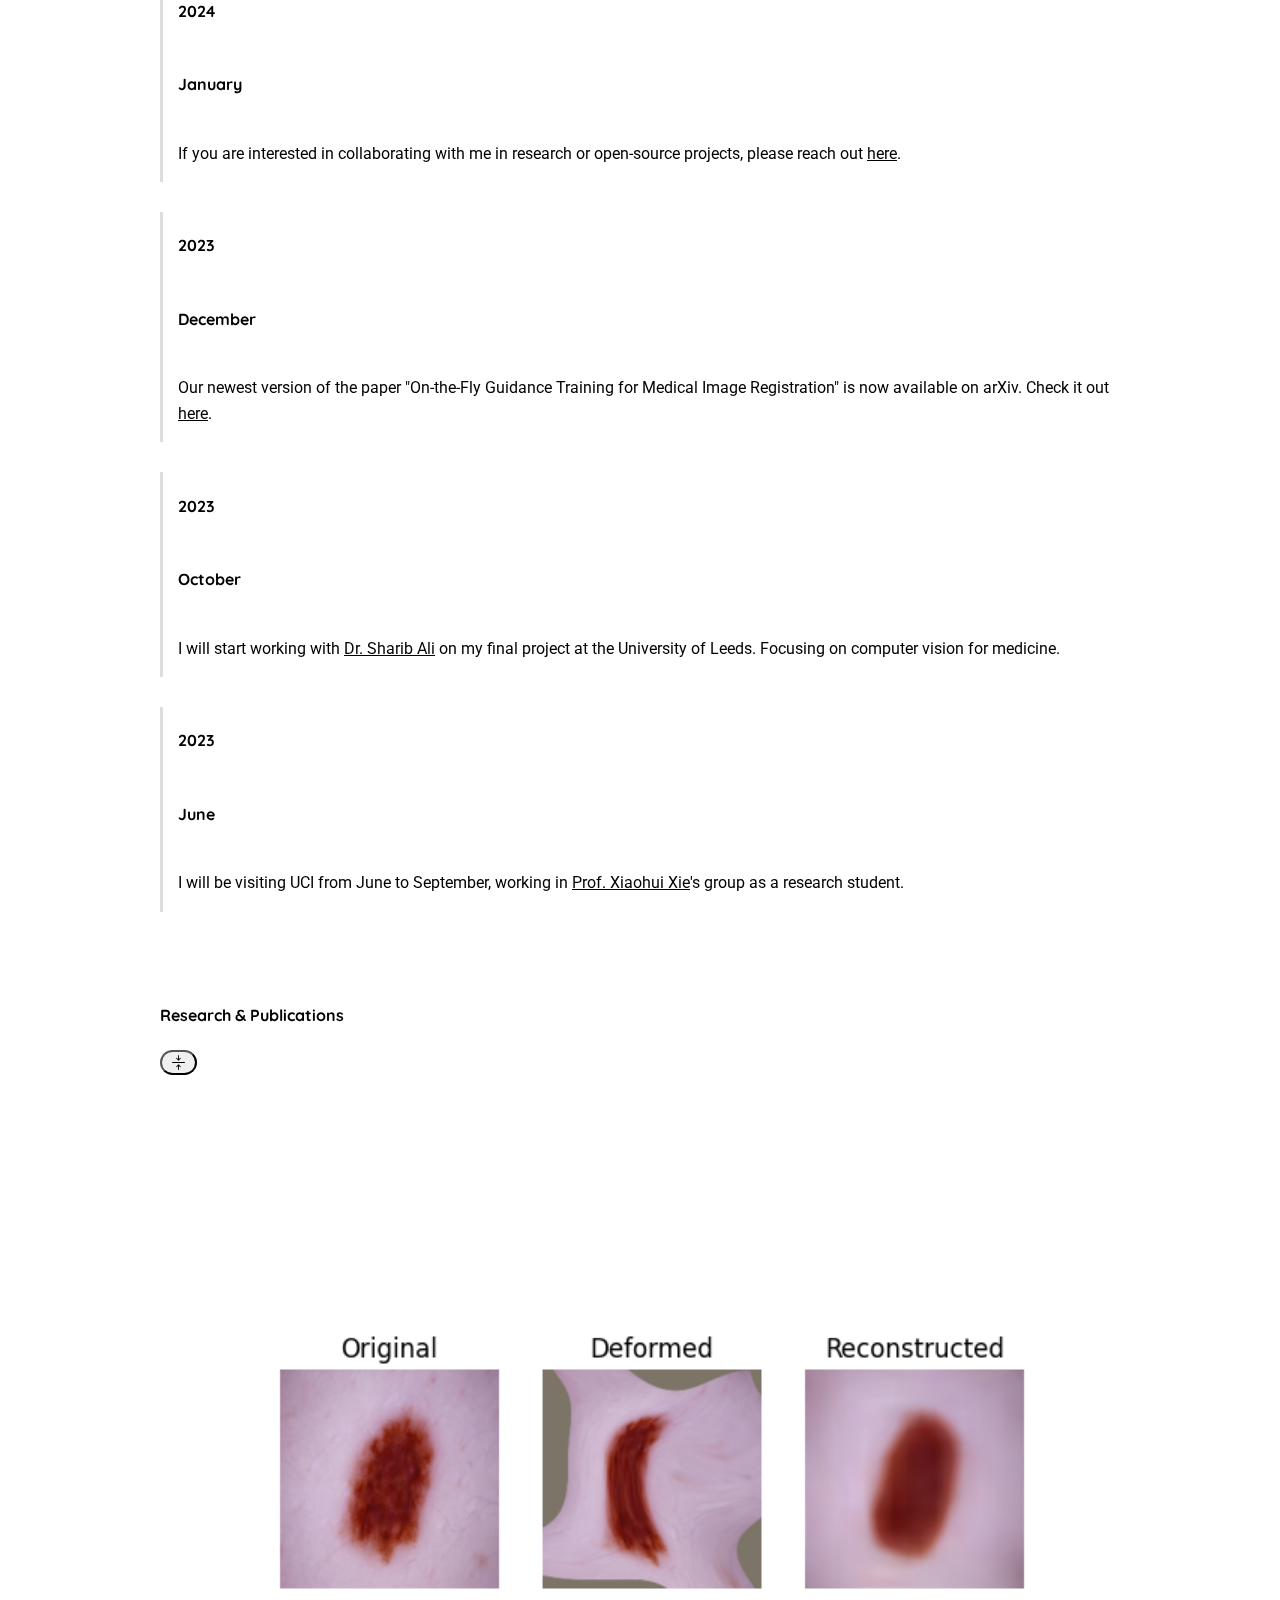
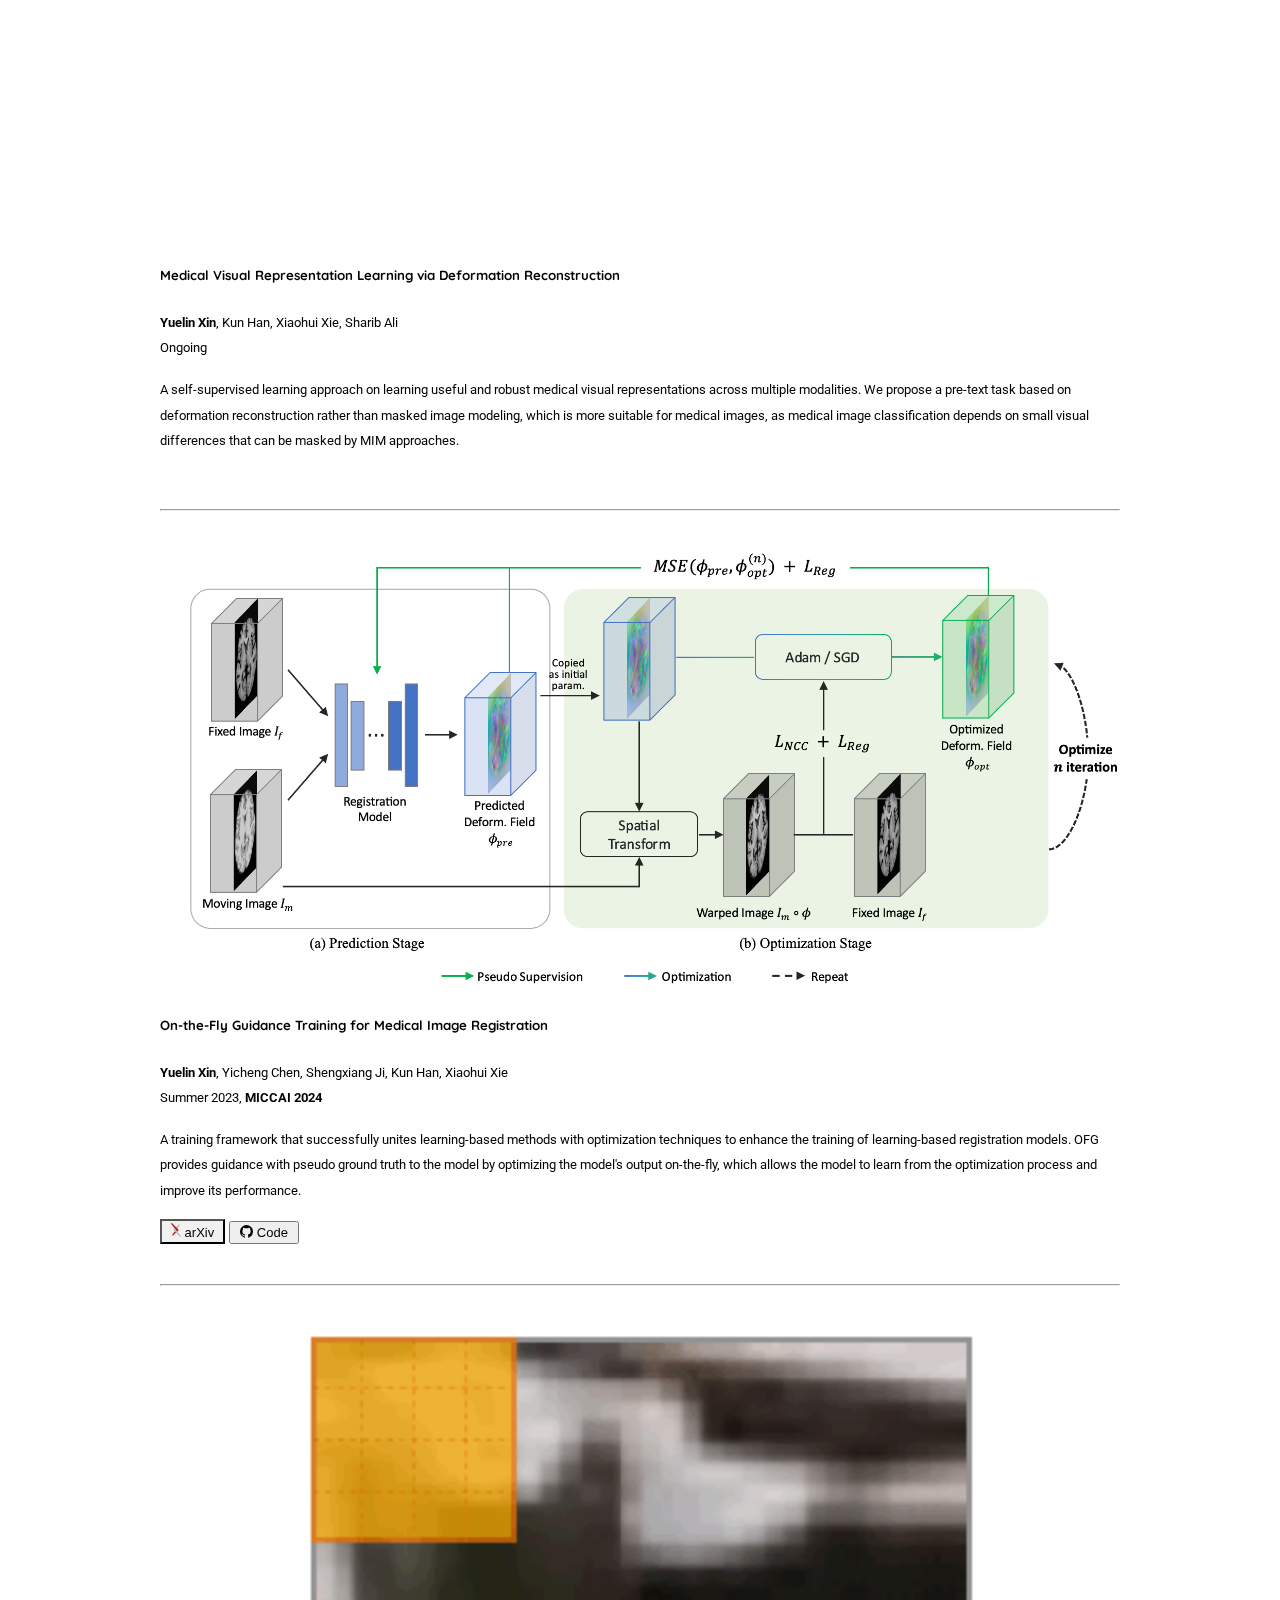
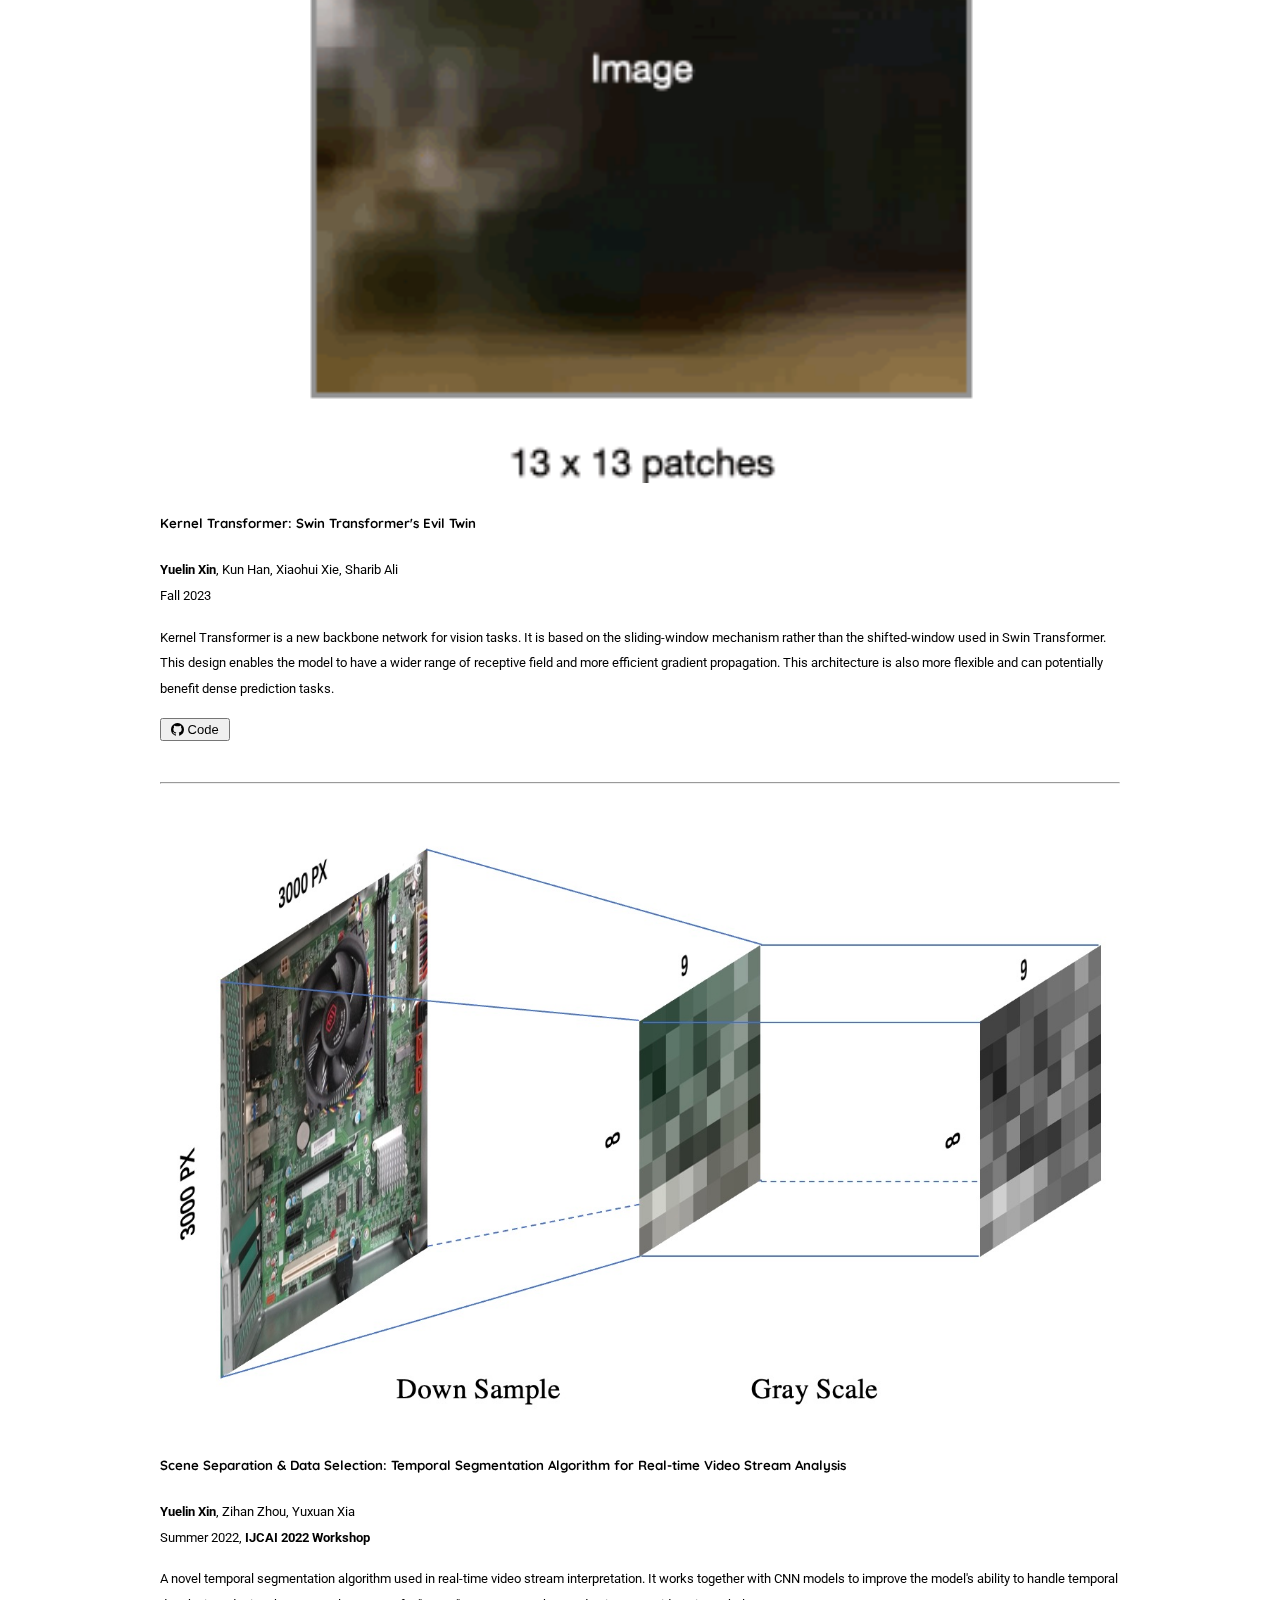
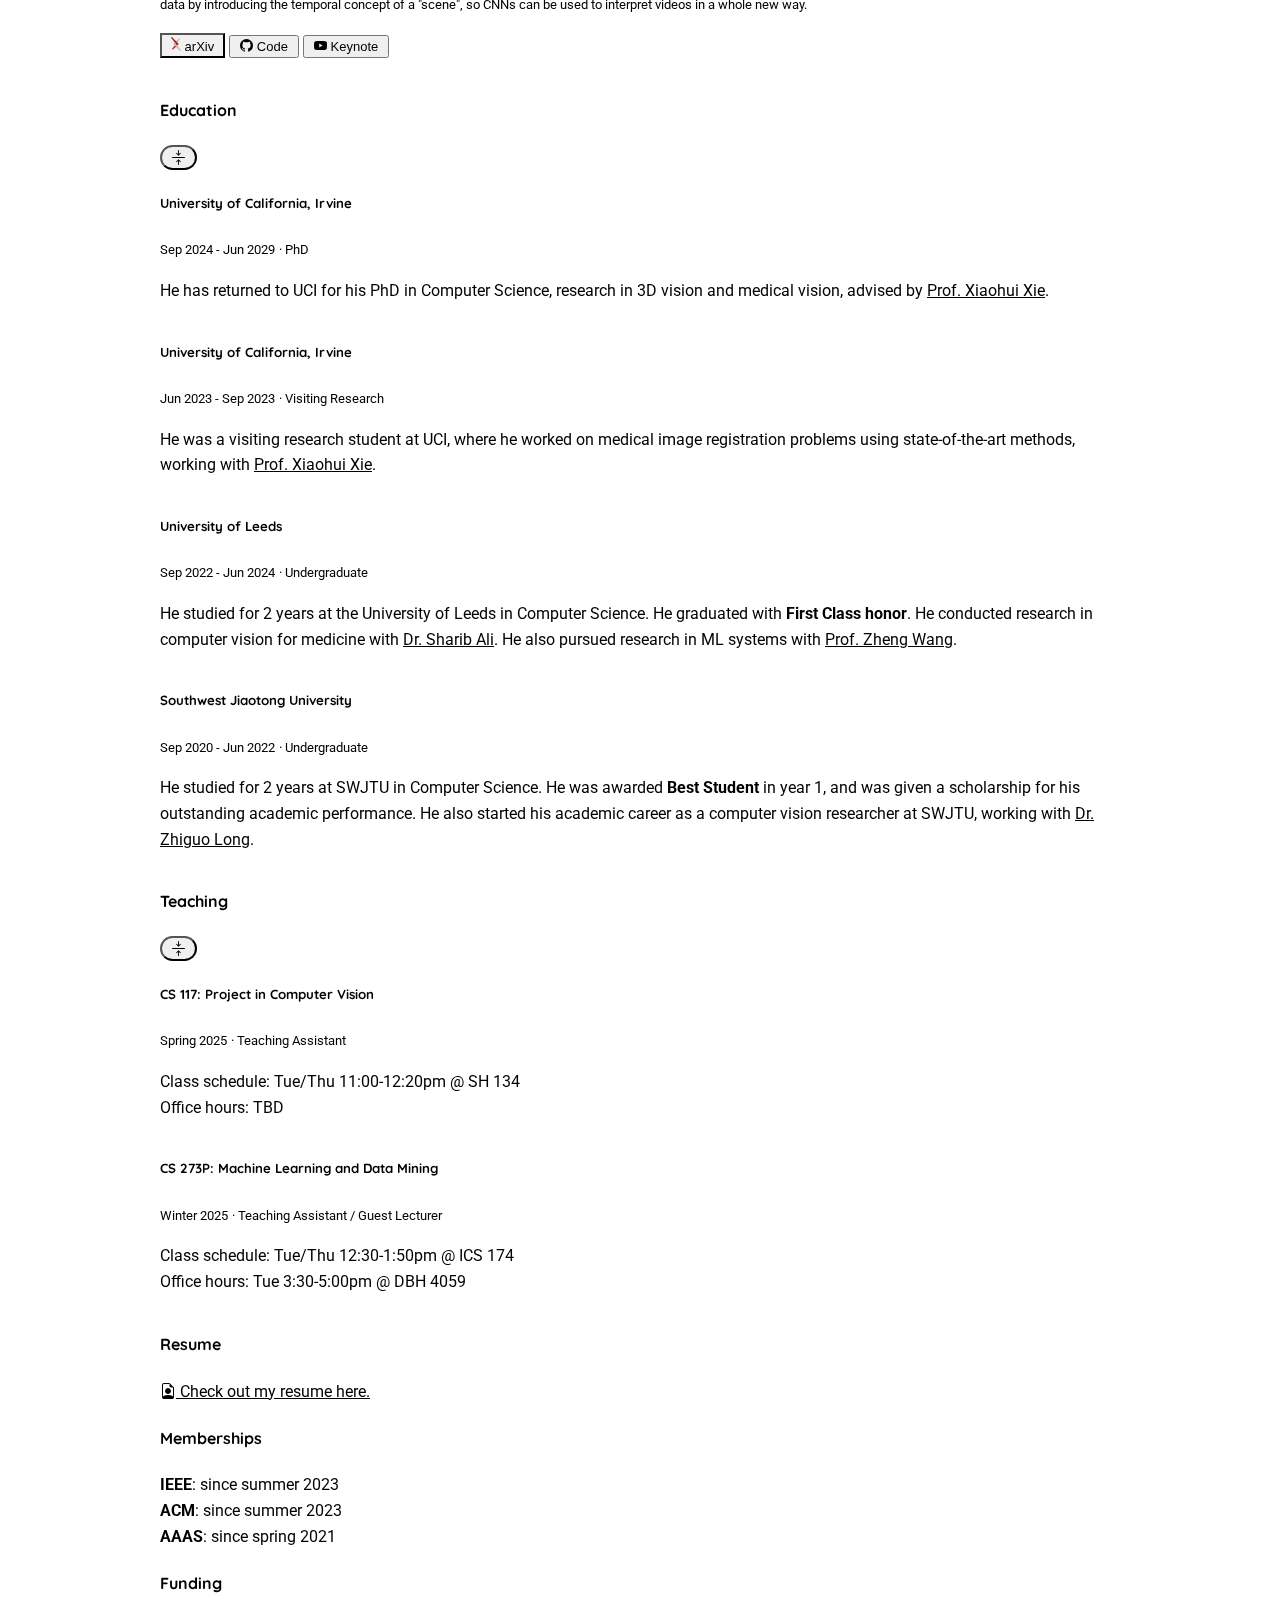
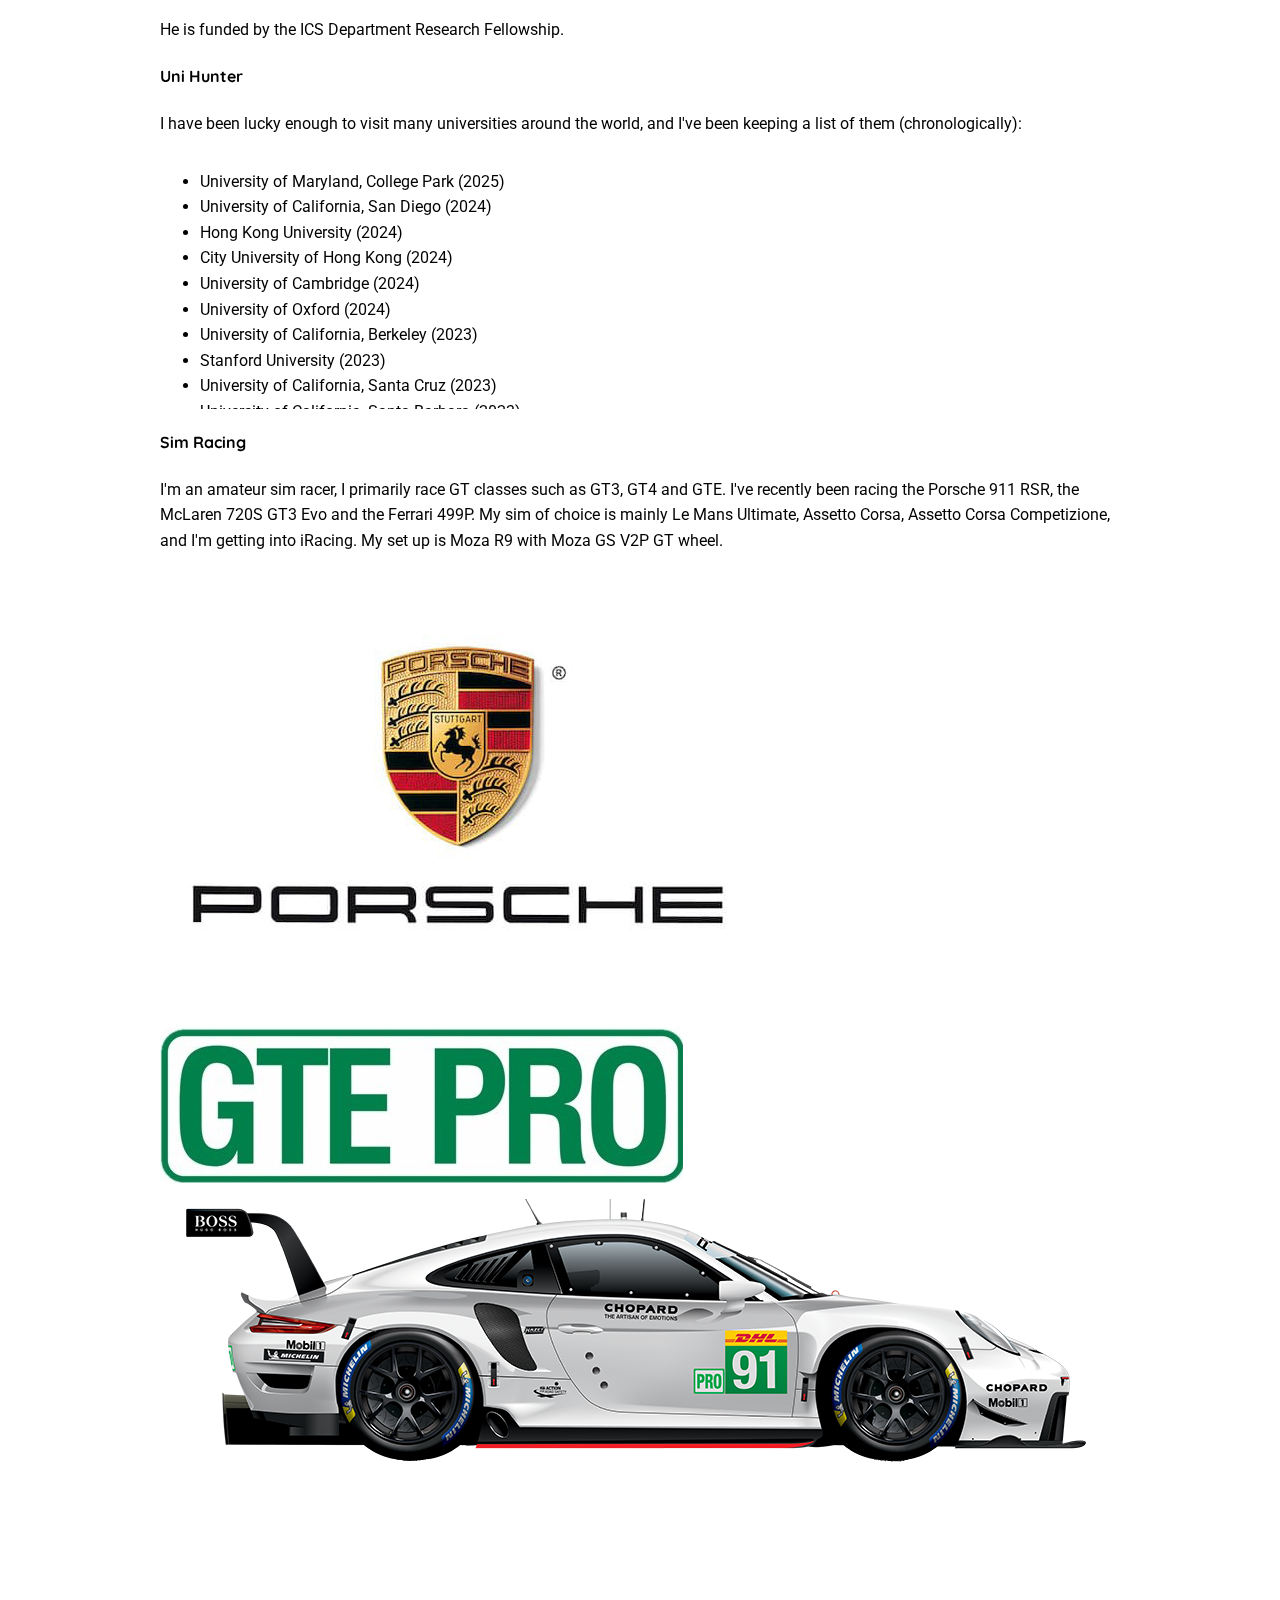
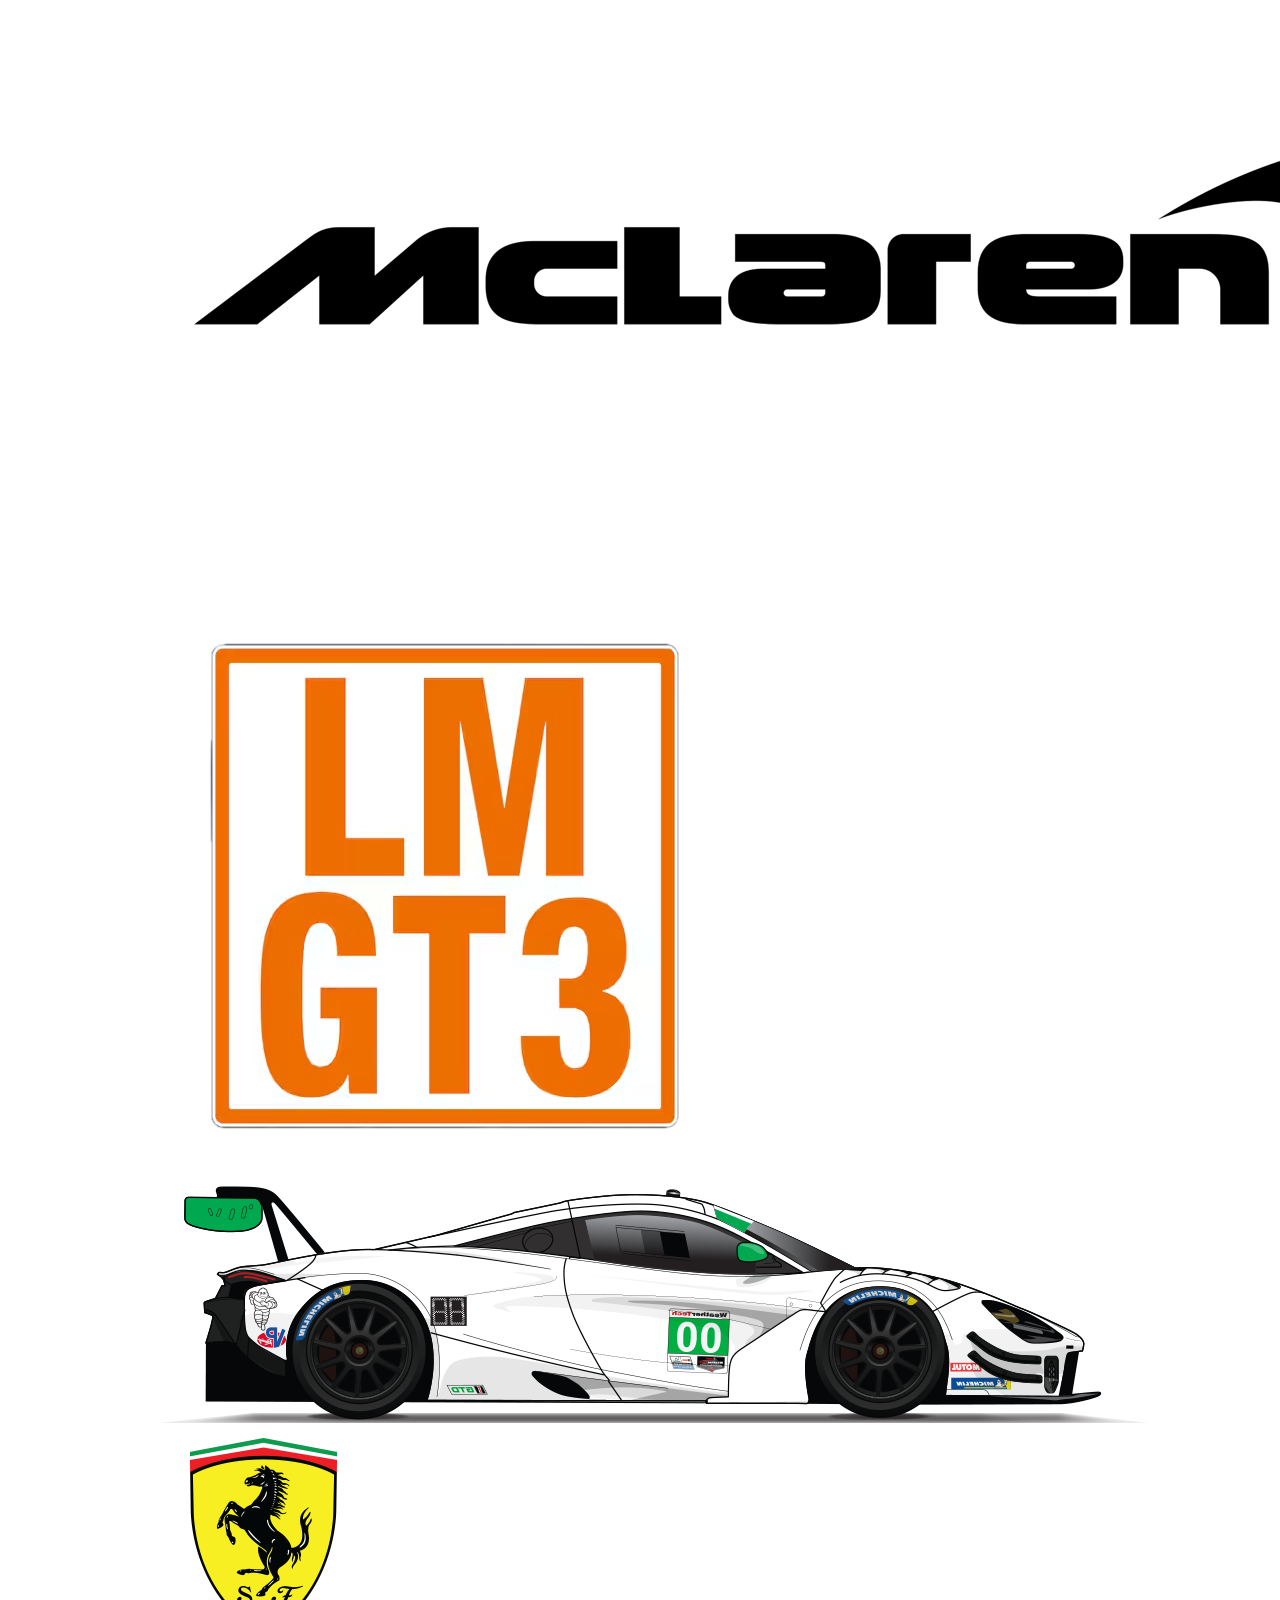
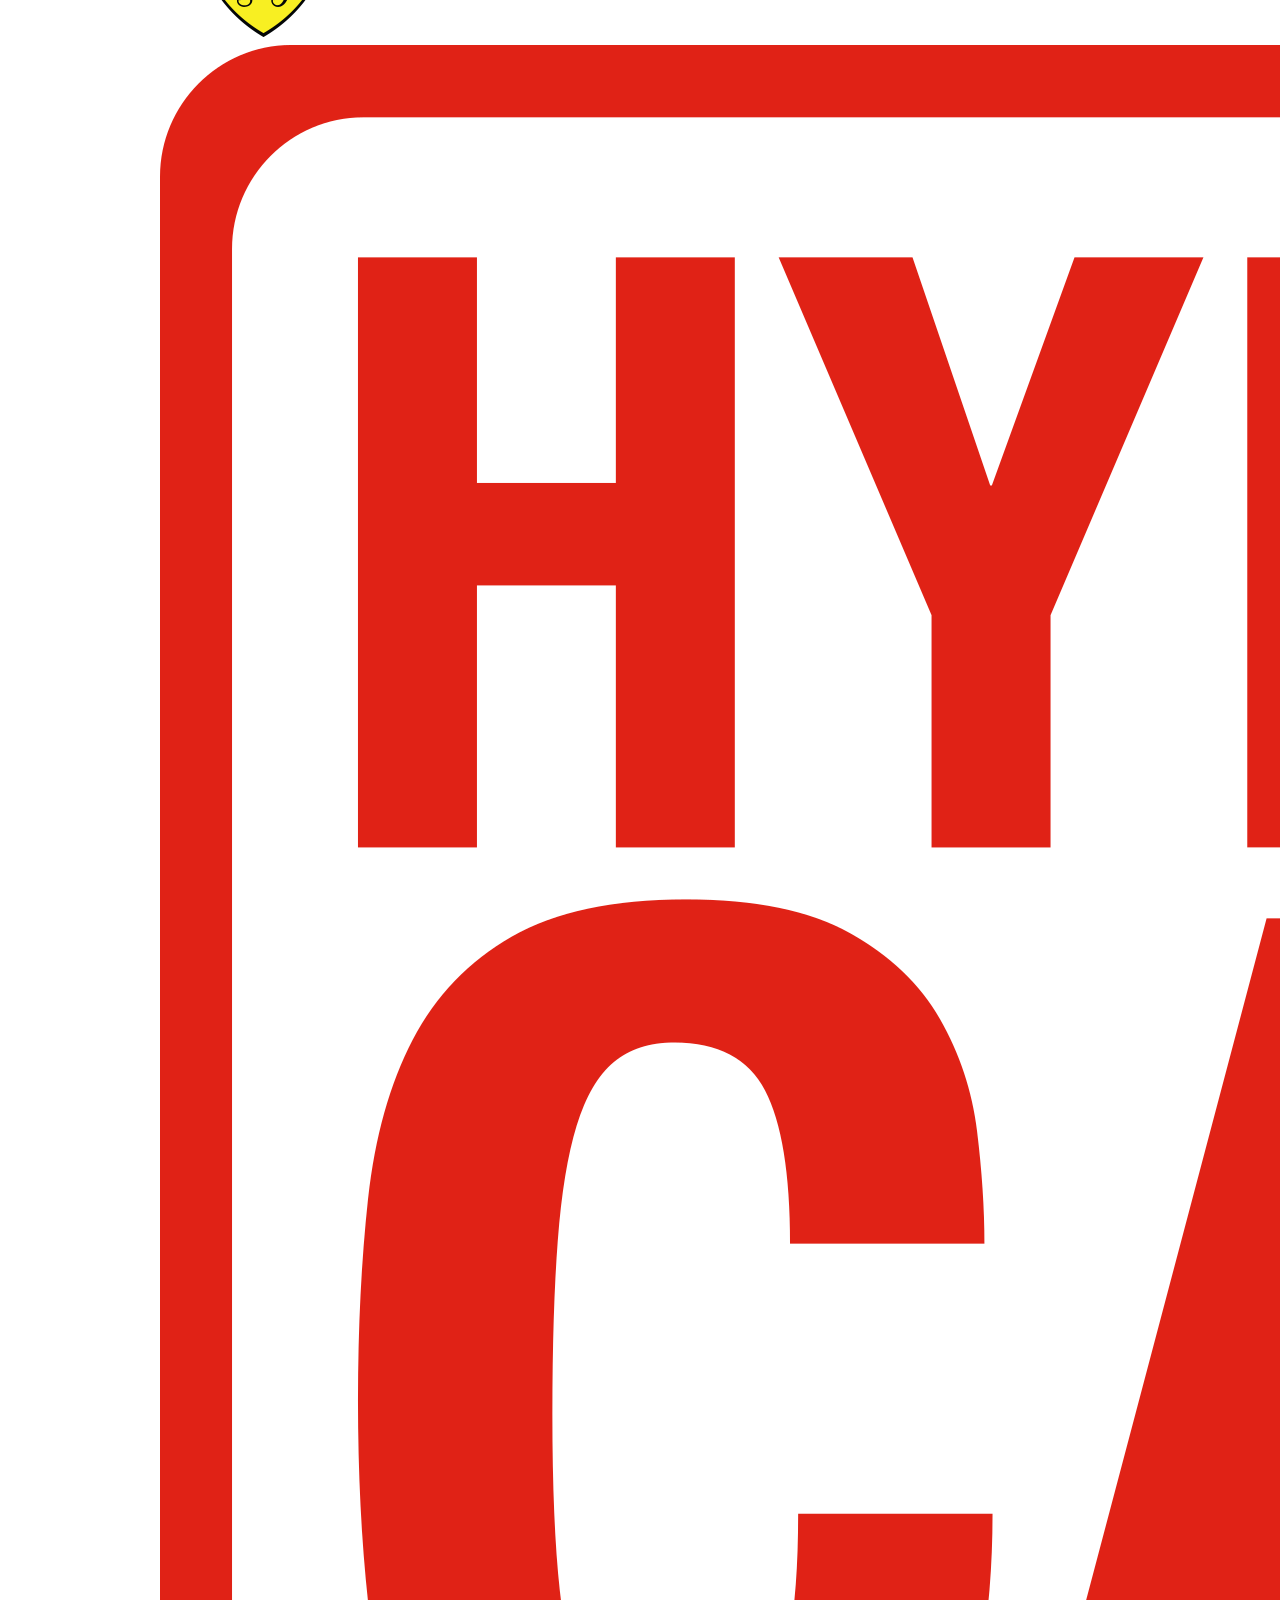
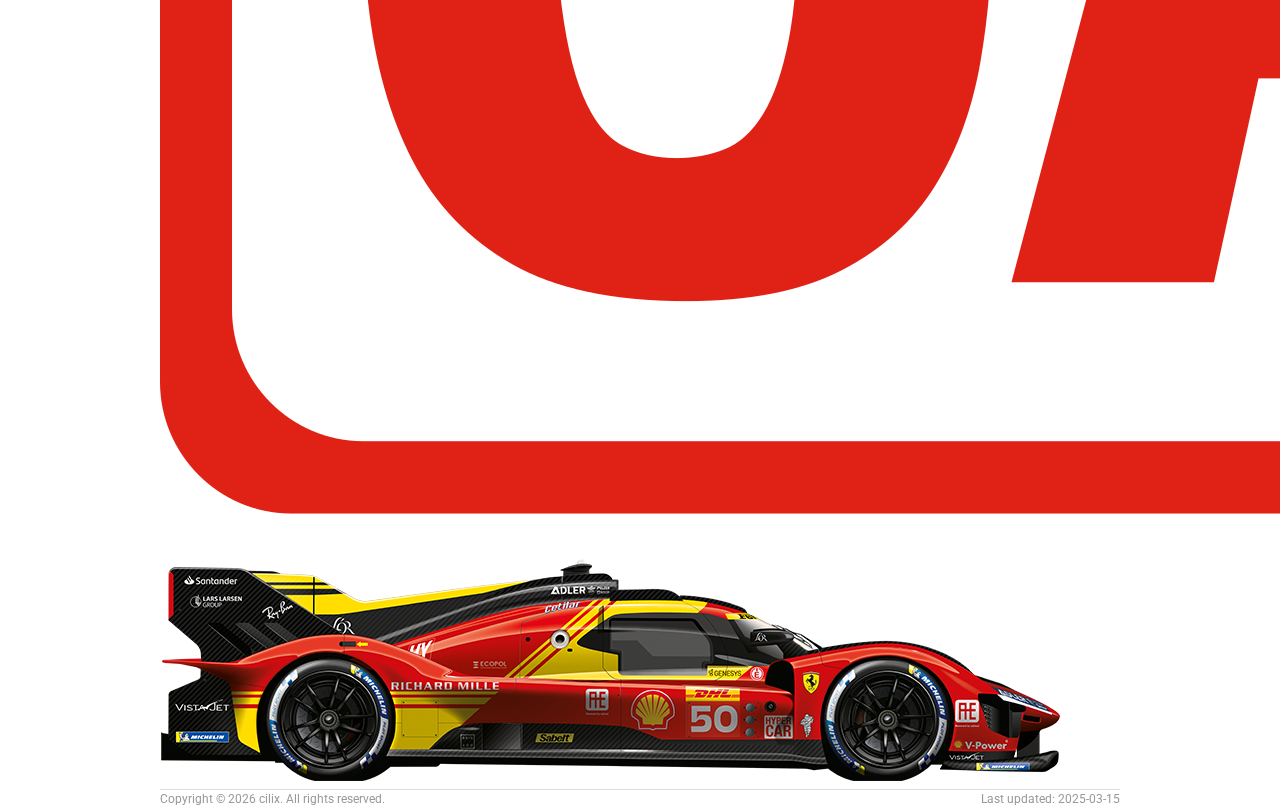
==== commit feb23330: "update misc" ====
--- a/index.html
+++ b/index.html
@@ -525,7 +525,7 @@
                         </p>
                         <div class="card mb-3">
                             <div style="height: 256px; overflow: scroll;">
-                                <ul>
+                                <ul style="display: flex; flex-direction: column-reverse;">
                                     <li>University of Electronic Science and Technology of China (2013)</li>
                                     <li>Columbia University (2016)</li>
                                     <li>Yale University (2016)</li>
@@ -553,6 +553,7 @@
                                     <li>City University of Hong Kong (2024)</li>
                                     <li>Hong Kong University (2024)</li>
                                     <li>University of California, San Diego (2024)</li>
+                                    <li>University of Maryland, College Park (2025)</li>
                                 </ul>
                             </div>
                         </div>
@@ -607,7 +608,7 @@
                     cilix. All rights reserved.
                 </div>
                 <div class="update">
-                    Last updated: 2025-03-11
+                    Last updated: 2025-03-15
                 </div>
             </div>
         </div>
